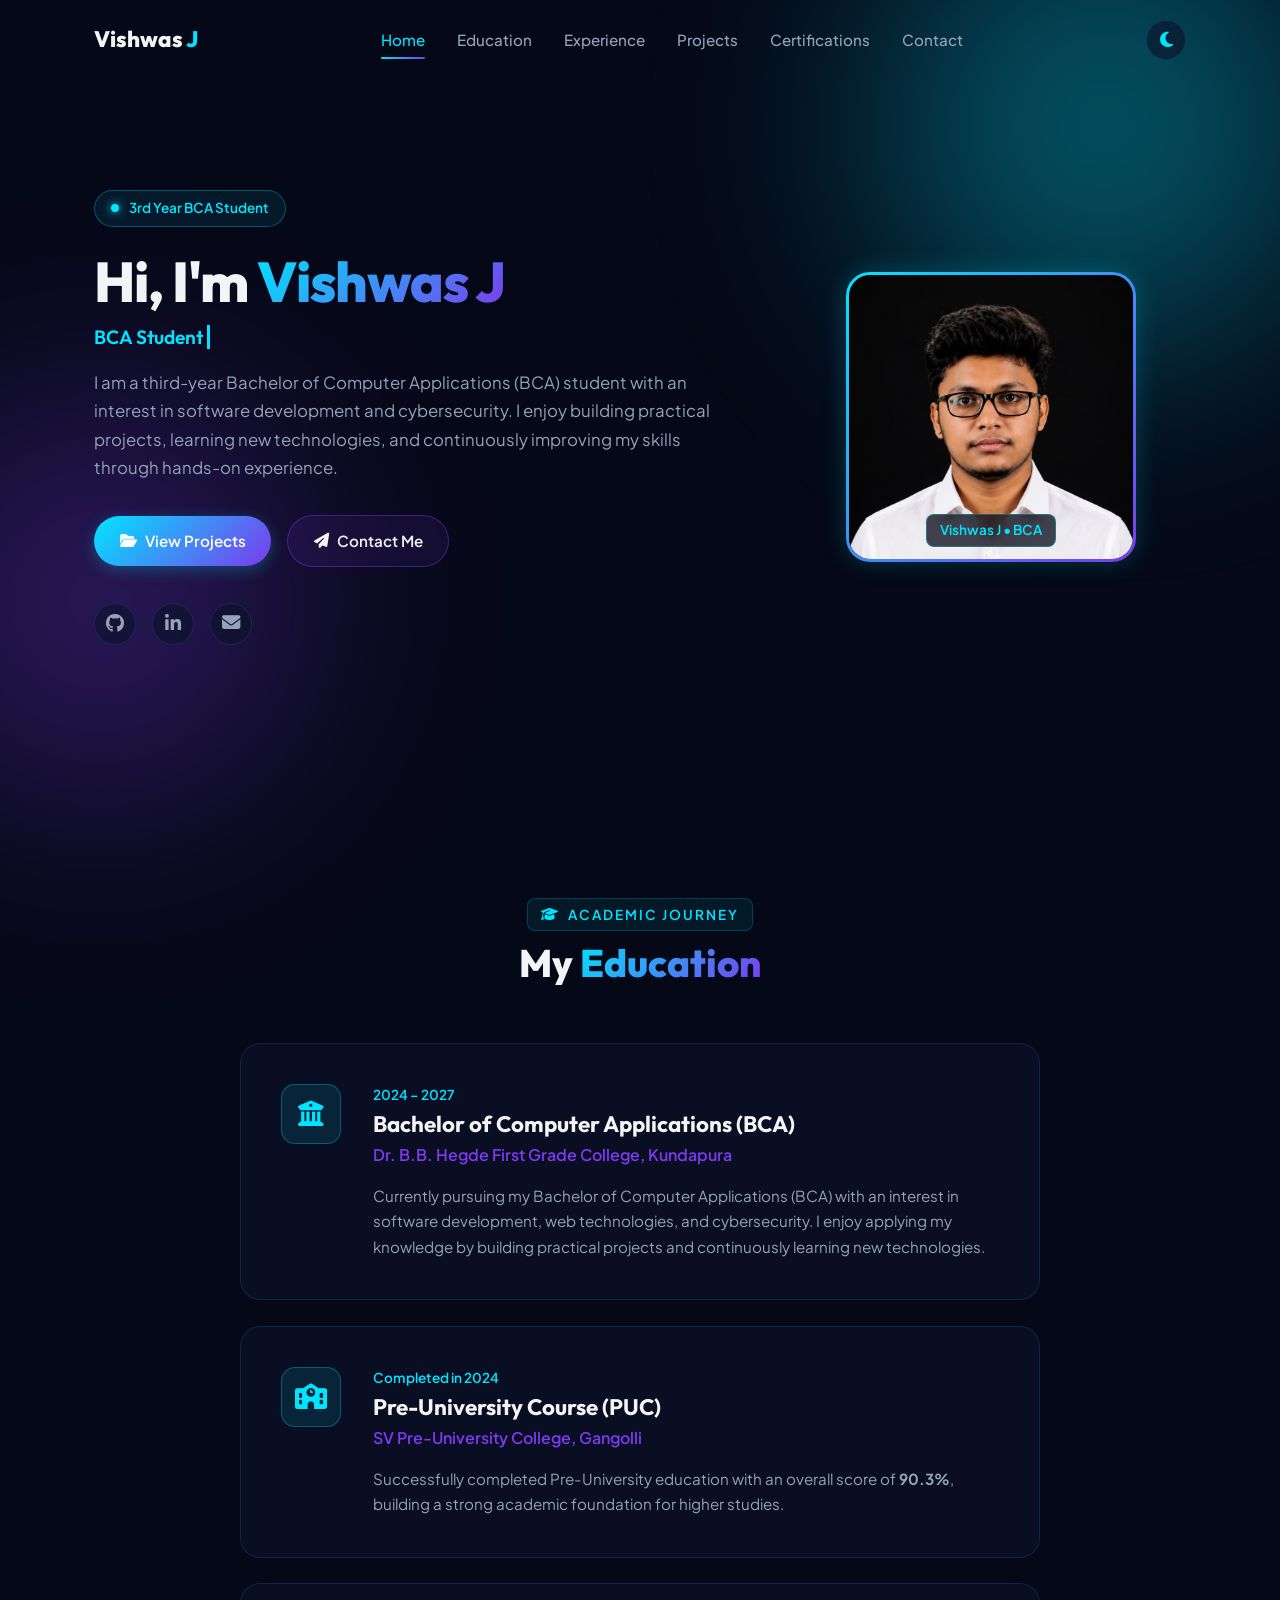
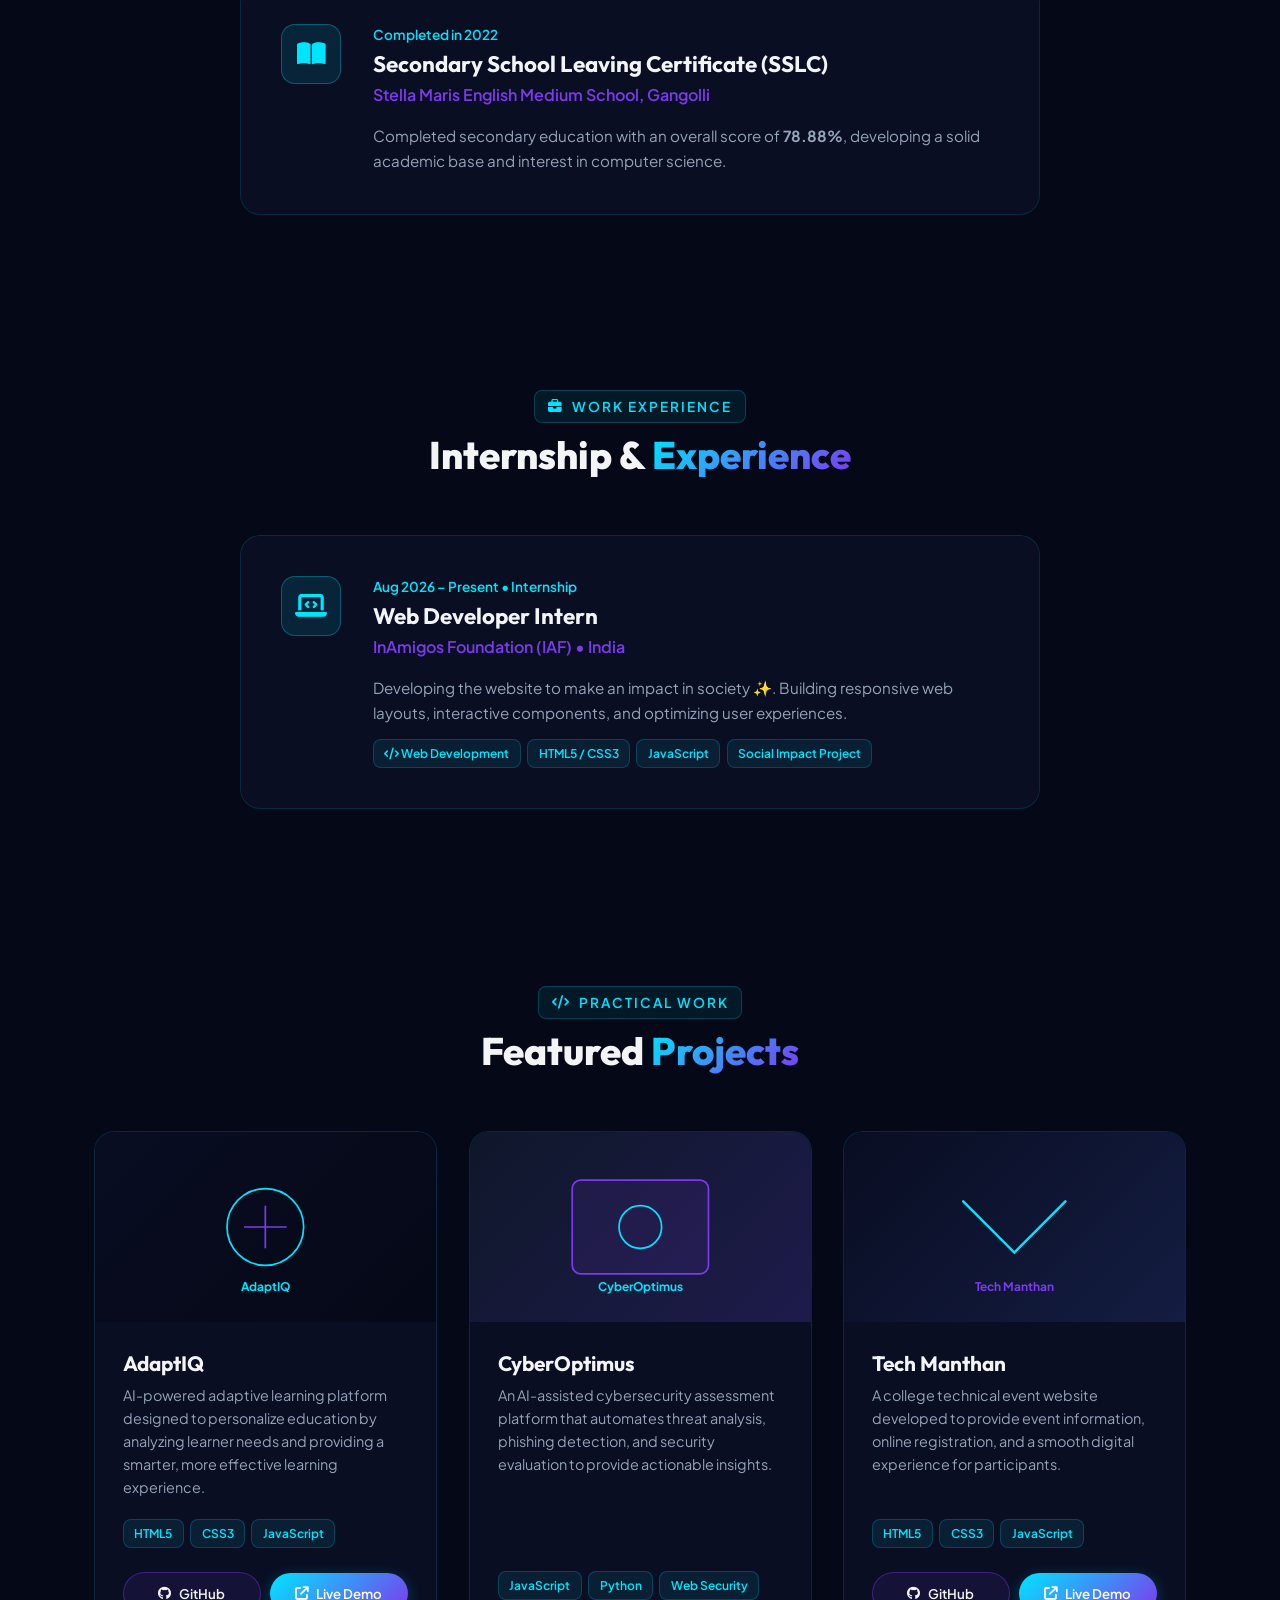
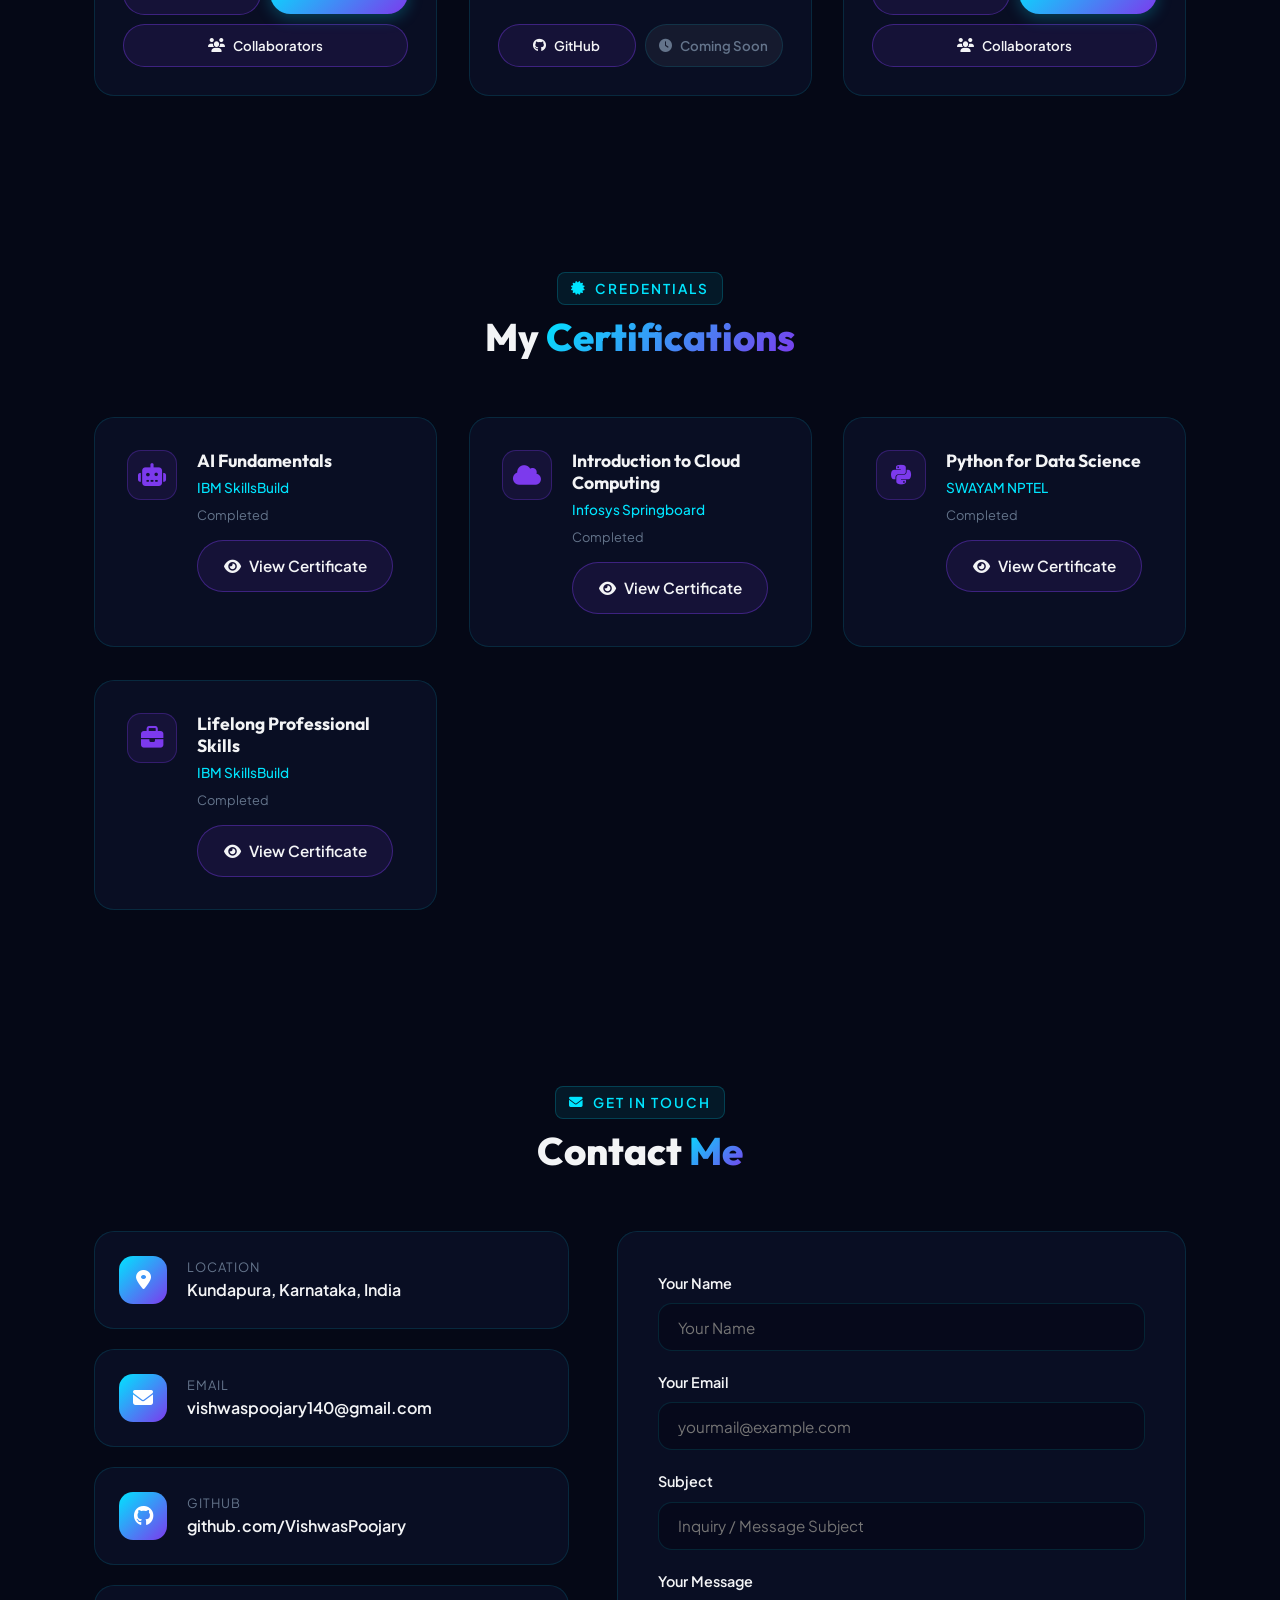
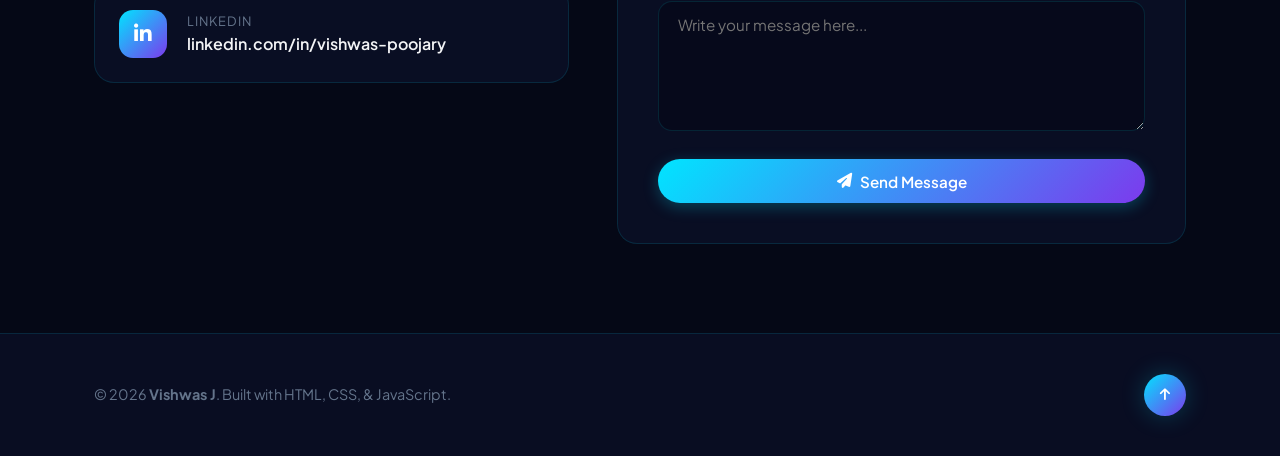
==== index.html @ ac5b8040 "Create personal portfolio website" ====
<!DOCTYPE html>
<html lang="en" data-theme="dark">
<head>
  <meta charset="UTF-8">
  <meta name="viewport" content="width=device-width, initial-scale=1.0">
  <meta name="description" content="Portfolio of Vishwas J - 3rd Year BCA Student at Dr. B.B. Hegde First Grade College, Kundapura. Aspiring Software Developer & Cybersecurity Enthusiast.">
  <meta name="keywords" content="Vishwas J, BCA Student, Kundapura, Software Developer, Cybersecurity, AdaptIQ, CyberOptimus, Tech Manthan">
  <meta name="author" content="Vishwas J">

  <!-- Open Graph Meta Tags -->
  <meta property="og:title" content="Vishwas J | BCA Student & Aspiring Software Developer">
  <meta property="og:description" content="Third-year BCA student interested in software development and cybersecurity. View projects, education, and contact info.">
  <meta property="og:type" content="website">

  <title>Vishwas J | BCA Student & Aspiring Developer</title>

  <!-- Font Awesome Icons -->
  <link rel="stylesheet" href="https://cdnjs.cloudflare.com/ajax/libs/font-awesome/6.5.1/css/all.min.css">

  <!-- Stylesheets -->
  <link rel="stylesheet" href="css/style.css">
  <link rel="stylesheet" href="css/animations.css">
  <link rel="stylesheet" href="css/responsive.css">
</head>
<body>

  <!-- Background Ambient Cyber Glow Blobs -->
  <div class="glow-blob glow-blob-1"></div>
  <div class="glow-blob glow-blob-2"></div>

  <!-- Header & Navigation Bar -->
  <header class="header" id="header">
    <div class="container nav-container">
      <a href="#home" class="logo">
        Vishwas <span>J</span>
      </a>

      <nav class="nav-links" id="nav-links" aria-label="Main Navigation">
        <a href="#home" class="nav-link active">Home</a>
        <a href="#education" class="nav-link">Education</a>
        <a href="#experience" class="nav-link">Experience</a>
        <a href="#projects" class="nav-link">Projects</a>
        <a href="#certifications" class="nav-link">Certifications</a>
        <a href="#contact" class="nav-link">Contact</a>
      </nav>

      <div class="nav-actions">
        <button class="theme-toggle" id="theme-toggle" aria-label="Toggle Theme">
          <i class="fa-solid fa-moon"></i>
        </button>
        <div class="hamburger" id="hamburger" aria-label="Toggle Navigation Menu">
          <span></span>
          <span></span>
          <span></span>
        </div>
      </div>
    </div>
  </header>

  <!-- Main Content -->
  <main>

    <!-- 1. HERO SECTION -->
    <section class="hero section" id="home">
      <div class="container hero-grid">
        <div class="hero-content reveal-on-scroll">
          <div class="cyber-badge">
            <span class="cyber-badge-dot"></span> 3rd Year BCA Student
          </div>
          <h1 class="hero-title">
            Hi, I'm <span class="gradient-text">Vishwas J</span>
          </h1>
          <h2 class="hero-role-title">
            <span class="typing-container" id="typing-text">BCA Student | Aspiring Software Developer | Cybersecurity Enthusiast</span>
          </h2>
          <p class="hero-subtitle">
            I am a third-year Bachelor of Computer Applications (BCA) student with an interest in software development and cybersecurity. I enjoy building practical projects, learning new technologies, and continuously improving my skills through hands-on experience.
          </p>
          
          <div class="hero-buttons">
            <a href="#projects" class="btn btn-primary">
              <i class="fa-solid fa-folder-open"></i> View Projects
            </a>
            <a href="#contact" class="btn btn-secondary">
              <i class="fa-solid fa-paper-plane"></i> Contact Me
            </a>
          </div>

          <!-- Social Links below introduction -->
          <div class="social-links">
            <a href="https://github.com/VishwasPoojary" target="_blank" rel="noopener" class="social-icon" aria-label="GitHub">
              <i class="fa-brands fa-github"></i>
            </a>
            <a href="https://www.linkedin.com/in/vishwas-poojary-819846378/" target="_blank" rel="noopener" class="social-icon" aria-label="LinkedIn">
              <i class="fa-brands fa-linkedin-in"></i>
            </a>
            <a href="mailto:vishwaspoojary140@gmail.com" class="social-icon" aria-label="Email">
              <i class="fa-solid fa-envelope"></i>
            </a>
          </div>
        </div>

        <div class="hero-visual reveal-on-scroll delay-200">
          <div class="hero-avatar-frame animate-float-slow">
            <div class="hero-avatar-inner">
              <img src="images/vishwas.png" alt="Vishwas J Profile Avatar" style="width: 100%; height: 100%; object-fit: cover; border-radius: inherit;">
              <div class="hero-terminal-tag">Vishwas J &bull; BCA</div>
            </div>
          </div>
        </div>
      </div>
    </section>

    <!-- 2. EDUCATION SECTION -->
    <section class="education section" id="education">
  <div class="container">
    <div class="section-header reveal-on-scroll">
      <span class="section-subtitle">
        <i class="fa-solid fa-graduation-cap"></i> Academic Journey
      </span>
      <h2 class="section-title">
        My <span class="gradient-text">Education</span>
      </h2>
    </div>

    <div class="education-container">

      <!-- BCA -->
      <div class="education-card glass-card reveal-on-scroll">
        <div class="education-icon">
          <i class="fa-solid fa-university"></i>
        </div>
        <div class="education-details">
          <div class="education-period">2024 – 2027</div>
          <h3 class="education-degree">
            Bachelor of Computer Applications (BCA)
          </h3>
          <div class="education-college">
            Dr. B.B. Hegde First Grade College, Kundapura
          </div>
          <p class="education-desc">
            Currently pursuing my Bachelor of Computer Applications (BCA) with an interest in software development, web technologies, and cybersecurity. I enjoy applying my knowledge by building practical projects and continuously learning new technologies.
          </p>
        </div>
      </div><br>

      <!-- PUC -->
      <div class="education-card glass-card reveal-on-scroll">
        <div class="education-icon">
          <i class="fa-solid fa-school"></i>
        </div>
        <div class="education-details">
          <div class="education-period">Completed in 2024</div>
          <h3 class="education-degree">
            Pre-University Course (PUC)
          </h3>
          <div class="education-college">
            SV Pre-University College, Gangolli
          </div>
          <p class="education-desc">
            Successfully completed Pre-University education with an overall score of
            <strong>90.3%</strong>, building a strong academic foundation for higher studies.
          </p>
        </div>
      </div><br>

      <!-- SSLC -->
      <div class="education-card glass-card reveal-on-scroll">
        <div class="education-icon">
          <i class="fa-solid fa-book-open"></i>
        </div>
        <div class="education-details">
          <div class="education-period">Completed in 2022</div>
          <h3 class="education-degree">
            Secondary School Leaving Certificate (SSLC)
          </h3>
          <div class="education-college">
            Stella Maris English Medium School, Gangolli
          </div>
          <p class="education-desc">
            Completed secondary education with an overall score of
            <strong>78.88%</strong>, developing a solid academic base and interest in computer science.
          </p>
        </div>
      </div>

    </div>
  </div>
</section>

    <!-- INTERNSHIP & EXPERIENCE SECTION -->
    <section class="experience section" id="experience">
      <div class="container">
        <div class="section-header reveal-on-scroll">
          <span class="section-subtitle">
            <i class="fa-solid fa-briefcase"></i> Work Experience
          </span>
          <h2 class="section-title">
            Internship & <span class="gradient-text">Experience</span>
          </h2>
        </div>

        <div class="education-container">
          <div class="education-card glass-card reveal-on-scroll">
            <div class="education-icon">
              <i class="fa-solid fa-laptop-code"></i>
            </div>
            <div class="education-details">
              <div class="education-period">Aug 2026 &ndash; Present &bull; Internship</div>
              <h3 class="education-degree">Web Developer Intern</h3>
              <div class="education-college">InAmigos Foundation (IAF) &bull; India</div>
              <p class="education-desc">
                Developing the website to make an impact in society ✨. Building responsive web layouts, interactive components, and optimizing user experiences.
              </p>
              <div class="project-tags" style="margin-top: 0.85rem; margin-bottom: 0;">
                <span class="tag"><i class="fa-solid fa-code"></i> Web Development</span>
                <span class="tag">HTML5 / CSS3</span>
                <span class="tag">JavaScript</span>
                <span class="tag">Social Impact Project</span>
              </div>
            </div>
          </div>
        </div>
      </div>
    </section>

    <!-- 3. PROJECTS SECTION (EXACTLY 3 PROJECTS) -->
    <section class="projects section" id="projects">
      <div class="container">
        <div class="section-header reveal-on-scroll">
          <span class="section-subtitle"><i class="fa-solid fa-code"></i> Practical Work</span>
          <h2 class="section-title">Featured <span class="gradient-text">Projects</span></h2>
        </div>

        <div class="projects-grid">
          <!-- Project 1: AdaptIQ -->
          <article class="project-card glass-card reveal-on-scroll">
            <div class="project-img-wrapper">
              <svg viewBox="0 0 400 200" fill="none" style="background: linear-gradient(135deg, #090d22, #050816);">
                <rect width="400" height="200" fill="none"/>
                <circle cx="200" cy="100" r="45" stroke="#00E5FF" stroke-width="2"/>
                <path d="M175 100 L225 100 M200 75 L200 125" stroke="#7C3AED" stroke-width="2"/>
                <text x="200" y="175" text-anchor="middle" fill="#00E5FF" font-family="Plus Jakarta Sans" font-size="14" font-weight="700">AdaptIQ</text>
              </svg>
            </div>
            <div class="project-content">
              <h3 class="project-title">AdaptIQ</h3>
              <p class="project-desc">AI-powered adaptive learning platform designed to personalize education by analyzing learner needs and providing a smarter, more effective learning experience.</p>
              <div class="project-tags">
                <span class="tag">HTML5</span>
                <span class="tag">CSS3</span>
                <span class="tag">JavaScript</span>
              </div>
              <div class="project-links">
                <a href="https://github.com/VishwasPoojary/AdaptIQ" target="_blank" rel="noopener" class="btn btn-secondary btn-sm">
                  <i class="fa-brands fa-github"></i> GitHub
                </a>
                <a href="https://vishwaspoojary.github.io/AdaptIQ/" target="_blank" rel="noopener" class="btn btn-primary btn-sm">
                  <i class="fa-solid fa-arrow-up-right-from-square"></i> Live Demo
                </a>
                <a href="collaborators.html" class="btn btn-sm btn-secondary btn-full">
                  <i class="fas fa-users"></i> Collaborators
                </a>
              </div>
            </div>
          </article>

          <!-- Project 2: CyberOptimus -->
          <article class="project-card glass-card reveal-on-scroll delay-100">
            <div class="project-img-wrapper">
              <svg viewBox="0 0 400 200" fill="none" style="background: linear-gradient(135deg, #0f172a, #1e1b4b);">
                <rect x="120" y="45" width="160" height="110" rx="10" stroke="#7C3AED" stroke-width="2" fill="rgba(124, 58, 237, 0.1)"/>
                <circle cx="200" cy="100" r="25" stroke="#00E5FF" stroke-width="2"/>
                <text x="200" y="175" text-anchor="middle" fill="#00E5FF" font-family="Plus Jakarta Sans" font-size="14" font-weight="700">CyberOptimus</text>
              </svg>
            </div>
            <div class="project-content">
              <h3 class="project-title">CyberOptimus</h3>
              <p class="project-desc">An AI-assisted cybersecurity assessment platform that automates threat analysis, phishing detection, and security evaluation to provide actionable insights.</p>
              <div class="project-tags">
                <span class="tag">JavaScript</span>
                <span class="tag">Python</span>
                <span class="tag">Web Security</span>
              </div>
              <div class="project-links">
                <a href="https://github.com" target="_blank" rel="noopener" class="btn btn-secondary btn-sm">
                  <i class="fa-brands fa-github"></i> GitHub
                </a>
                <span class="btn btn-disabled btn-sm">
                  <i class="fa-solid fa-clock"></i> Coming Soon
                </span>
              </div>
            </div>
          </article>

          <!-- Project 3: Tech Manthan -->
          <article class="project-card glass-card reveal-on-scroll delay-200">
            <div class="project-img-wrapper">
              <svg viewBox="0 0 400 200" fill="none" style="background: linear-gradient(135deg, #090d22, #141d42);">
                <path d="M140 70 L200 130 L260 70" stroke="#00E5FF" stroke-width="3" stroke-linecap="round"/>
                <text x="200" y="175" text-anchor="middle" fill="#7C3AED" font-family="Plus Jakarta Sans" font-size="14" font-weight="700">Tech Manthan</text>
              </svg>
            </div>
            <div class="project-content">
              <h3 class="project-title">Tech Manthan</h3>
              <p class="project-desc">A college technical event website developed to provide event information, online registration, and a smooth digital experience for participants.</p>
              <div class="project-tags">
                <span class="tag">HTML5</span>
                <span class="tag">CSS3</span>
                <span class="tag">JavaScript</span>
              </div>
              <div class="project-links">
                <a href="https://github.com/VishwasPoojary/Tech-Manthan-6.0" target="_blank" rel="noopener" class="btn btn-secondary btn-sm">
                  <i class="fa-brands fa-github"></i> GitHub
                </a>
                <a href="https://vishwaspoojary.github.io/Tech-Manthan-6.0/" class="btn btn-primary btn-sm">
                  <i class="fa-solid fa-arrow-up-right-from-square"></i> Live Demo
                </a>
                <a href="tech-manthan-collaborators.html" class="btn btn-sm btn-secondary btn-full">
                  <i class="fas fa-users"></i> Collaborators
                </a>
              </div>
            </div>
          </article>
        </div>
      </div>
    </section>

    <!-- 4. CERTIFICATIONS SECTION -->
    <section class="certifications section" id="certifications">
    <div class="container">

        <div class="section-header reveal-on-scroll">
            <span class="section-subtitle">
                <i class="fa-solid fa-certificate"></i> Credentials
            </span>
            <h2 class="section-title">
                My <span class="gradient-text">Certifications</span>
            </h2>
        </div>

        <div class="certs-grid">

            <!-- AI Fundamentals -->
            <div class="cert-card glass-card reveal-on-scroll">
                <div class="cert-icon">
                    <i class="fa-solid fa-robot"></i>
                </div>

                <div>
                    <h3 class="cert-title">AI Fundamentals</h3>
                    <div class="cert-issuer">IBM SkillsBuild</div>
                    <div class="cert-date">Completed</div>

                    <a href="IBM_AI_Fundamentals_Certificate_HQ.png"
                       target="_blank"
                       class="btn btn-secondary"
                       style="margin-top:15px;">
                        <i class="fa-solid fa-eye"></i>
                        View Certificate
                    </a>
                </div>
            </div>

            <!-- Introduction to Cloud Computing -->
            <div class="cert-card glass-card reveal-on-scroll delay-100">
                <div class="cert-icon">
                    <i class="fa-solid fa-cloud"></i>
                </div>

                <div>
                    <h3 class="cert-title">Introduction to Cloud Computing</h3>
                    <div class="cert-issuer">Infosys Springboard</div>
                    <div class="cert-date">Completed</div>

                    <a href="Infosys.png"
                       target="_blank"
                       class="btn btn-secondary"
                       style="margin-top:15px;">
                        <i class="fa-solid fa-eye"></i>
                        View Certificate
                    </a>
                </div>
            </div>

            <!-- Python for Data Science -->
            <div class="cert-card glass-card reveal-on-scroll delay-200">
                <div class="cert-icon">
                    <i class="fa-brands fa-python"></i>
                </div>

                <div>
                    <h3 class="cert-title">Python for Data Science</h3>
                    <div class="cert-issuer">SWAYAM NPTEL</div>
                    <div class="cert-date">Completed</div>

                    <a href="python_for_data_science_certificate.png"
                       target="_blank"
                       class="btn btn-secondary"
                       style="margin-top:15px;">
                        <i class="fa-solid fa-eye"></i>
                        View Certificate
                    </a>
                </div>
            </div>

            <!-- Lifelong Professional Skills -->
            <div class="cert-card glass-card reveal-on-scroll delay-300">
                <div class="cert-icon">
                    <i class="fa-solid fa-briefcase"></i>
                </div>

                <div>
                    <h3 class="cert-title">Lifelong Professional Skills</h3>
                    <div class="cert-issuer">IBM SkillsBuild</div>
                    <div class="cert-date">Completed</div>

                    <a href="LifeLong Professional.png"
                       target="_blank"
                       class="btn btn-secondary"
                       style="margin-top:15px;">
                        <i class="fa-solid fa-eye"></i>
                        View Certificate
                    </a>
                </div>
            </div>

        </div>
    </div>
</section>

    <!-- 5. CONTACT SECTION -->
    <section class="contact section" id="contact">
  <div class="container">

    <div class="section-header reveal-on-scroll">
      <span class="section-subtitle">
        <i class="fa-solid fa-envelope"></i> Get In Touch
      </span>

      <h2 class="section-title">
        Contact <span class="gradient-text">Me</span>
      </h2>
    </div>

    <div class="contact-grid">

      <!-- Contact Information -->
      <div class="contact-info-cards reveal-on-scroll">

        <!-- Location -->
        <div class="contact-info-card glass-card">
          <div class="contact-icon">
            <i class="fa-solid fa-location-dot"></i>
          </div>

          <div>
            <div class="contact-detail-title">Location</div>
            <div class="contact-detail-text">
              Kundapura, Karnataka, India
            </div>
          </div>
        </div>

        <!-- Email -->
        <div class="contact-info-card glass-card">
          <div class="contact-icon">
            <i class="fa-solid fa-envelope"></i>
          </div>

          <div>
            <div class="contact-detail-title">Email</div>

            <a
              href="mailto:vishwaspoojary140@gmail.com"
              class="contact-detail-text">
              vishwaspoojary140@gmail.com
            </a>
          </div>
        </div>

        <!-- GitHub -->
        <div class="contact-info-card glass-card">
          <div class="contact-icon">
            <i class="fa-brands fa-github"></i>
          </div>

          <div>
            <div class="contact-detail-title">GitHub</div>

            <a
              href="https://github.com/VishwasPoojary"
              target="_blank"
              rel="noopener noreferrer"
              class="contact-detail-text">
              github.com/VishwasPoojary
            </a>
          </div>
        </div>

        <!-- LinkedIn -->
        <div class="contact-info-card glass-card">
          <div class="contact-icon">
            <i class="fa-brands fa-linkedin-in"></i>
          </div>

          <div>
            <div class="contact-detail-title">LinkedIn</div>

            <a
              href="https://www.linkedin.com/in/vishwas-poojary-819846378/"
              target="_blank"
              rel="noopener noreferrer"
              class="contact-detail-text">
              linkedin.com/in/vishwas-poojary
            </a>
          </div>
        </div>

      </div>


      <!-- Contact Form -->
      <form
  class="contact-form glass-card reveal-on-scroll delay-100"
  id="contact-form"
  action="https://formspree.io/f/xvkpzyyr"
  method="POST">

        <!-- Name -->
        <div class="form-group">
          <label for="name" class="form-label">
            Your Name
          </label>

          <input
            type="text"
            id="name"
            name="name"
            class="form-input"
            placeholder="Your Name"
            required>
        </div>

        <!-- Email -->
        <div class="form-group">
          <label for="email" class="form-label">
            Your Email
          </label>

          <input
            type="email"
            id="email"
            name="email"
            class="form-input"
            placeholder="yourmail@example.com"
            required>
        </div>

        <!-- Subject -->
        <div class="form-group">
          <label for="subject" class="form-label">
            Subject
          </label>

          <input
            type="text"
            id="subject"
            name="subject"
            class="form-input"
            placeholder="Inquiry / Message Subject"
            required>
        </div>

        <!-- Message -->
        <div class="form-group">
          <label for="message" class="form-label">
            Your Message
          </label>

          <textarea
            id="message"
            name="message"
            class="form-textarea"
            placeholder="Write your message here..."
            required></textarea>
        </div>

        <!-- Submit -->
        <button
          type="submit"
          class="btn btn-primary"
          style="width: 100%; margin-top: 0.5rem;">

          <i class="fa-solid fa-paper-plane"></i>
          Send Message

        </button>

      </form>

    </div>
  </div>
</section>

  <!-- Notification Toast -->
  <div class="toast" id="toast">
    <i class="fa-solid fa-circle-check" style="color: var(--accent-cyan); font-size: 1.3rem;"></i>
    <span id="toast-message">Message sent successfully!</span>
  </div>

  <!-- FOOTER -->
  <footer class="footer">
    <div class="container footer-content">
      <div class="footer-text">
        &copy; 2026 <strong>Vishwas J</strong>. Built with HTML, CSS, & JavaScript.
      </div>
      <button class="back-to-top" id="back-to-top" aria-label="Back to Top">
        <i class="fa-solid fa-arrow-up"></i>
      </button>
    </div>
  </footer>

  <!-- Script File -->
  <script src="js/script.js"></script>
</body>
</html>
---- css/style.css ----
/* ==========================================================================
   STYLE.CSS - Vishwas J Minimal & Professional Portfolio
   ========================================================================== */

/* Google Fonts Import */
@import url('https://fonts.googleapis.com/css2?family=Outfit:wght@400;500;600;700;800&family=Plus+Jakarta+Sans:wght@400;500;600;700&display=swap');

:root {
  /* Premium Dark Theme */
  --bg-primary: #050816;
  --bg-secondary: #090d22;
  --bg-card: rgba(13, 19, 43, 0.65);
  --bg-card-hover: rgba(20, 29, 66, 0.8);
  --bg-glass: rgba(0, 229, 255, 0.03);
  
  --border-glass: rgba(0, 229, 255, 0.12);
  --border-glass-hover: rgba(0, 229, 255, 0.45);

  /* Accents */
  --accent-cyan: #00E5FF;
  --accent-purple: #7C3AED;
  
  /* Gradients */
  --accent-gradient: linear-gradient(135deg, #00E5FF 0%, #7C3AED 100%);
  --cyber-glow: 0 0 25px rgba(0, 229, 255, 0.22);
  --purple-glow: 0 0 25px rgba(124, 58, 237, 0.25);

  /* Typography Colors */
  --text-main: #f3f4f6;
  --text-muted: #94a3b8;
  --text-dim: #64748b;

  /* Layout Tokens */
  --radius-sm: 8px;
  --radius-md: 14px;
  --radius-lg: 20px;
  --radius-full: 9999px;
  --max-width: 1140px;
  --header-height: 80px;

  /* Transitions */
  --transition-fast: 0.2s cubic-bezier(0.4, 0, 0.2, 1);
  --transition-normal: 0.3s cubic-bezier(0.4, 0, 0.2, 1);
}

/* Light Theme */
[data-theme="light"] {
  --bg-primary: #f8fafc;
  --bg-secondary: #f1f5f9;
  --bg-card: rgba(255, 255, 255, 0.85);
  --bg-card-hover: rgba(255, 255, 255, 0.95);
  --bg-glass: rgba(0, 184, 212, 0.05);
  --border-glass: rgba(124, 58, 237, 0.15);
  --border-glass-hover: rgba(0, 229, 255, 0.6);

  --text-main: #0f172a;
  --text-muted: #334155;
  --text-dim: #64748b;
}

/* Base Resets */
*, *::before, *::after {
  box-sizing: border-box;
  margin: 0;
  padding: 0;
}

html {
  scroll-behavior: smooth;
  font-size: 16px;
}

body {
  font-family: 'Plus Jakarta Sans', sans-serif;
  background-color: var(--bg-primary);
  color: var(--text-main);
  line-height: 1.6;
  overflow-x: hidden;
  transition: background-color var(--transition-normal), color var(--transition-normal);
}

h1, h2, h3, h4, h5, h6 {
  font-family: 'Outfit', sans-serif;
  color: var(--text-main);
  line-height: 1.25;
  font-weight: 700;
}

a {
  color: inherit;
  text-decoration: none;
  transition: color var(--transition-fast);
}

img {
  max-width: 100%;
  height: auto;
  display: block;
}

ul {
  list-style: none;
}

button, input, textarea {
  font-family: inherit;
  border: none;
  outline: none;
  background: none;
}

::selection {
  background-color: var(--accent-cyan);
  color: #050816;
}

/* Custom Scrollbar */
::-webkit-scrollbar {
  width: 9px;
}
::-webkit-scrollbar-track {
  background: var(--bg-primary);
}
::-webkit-scrollbar-thumb {
  background: var(--bg-secondary);
  border: 1px solid var(--border-glass);
  border-radius: var(--radius-full);
}
::-webkit-scrollbar-thumb:hover {
  background: var(--accent-cyan);
}

/* Utilities */
.container {
  width: 100%;
  max-width: var(--max-width);
  margin: 0 auto;
  padding: 0 1.5rem;
}

.section {
  padding: 5.5rem 0;
  position: relative;
}

.gradient-text {
  background: var(--accent-gradient);
  -webkit-background-clip: text;
  -webkit-text-fill-color: transparent;
  background-clip: text;
}

.section-header {
  text-align: center;
  margin-bottom: 3.5rem;
}

.section-subtitle {
  display: inline-flex;
  align-items: center;
  gap: 0.5rem;
  font-size: 0.85rem;
  font-weight: 600;
  text-transform: uppercase;
  letter-spacing: 2px;
  color: var(--accent-cyan);
  margin-bottom: 0.5rem;
  padding: 0.3rem 0.8rem;
  background: rgba(0, 229, 255, 0.08);
  border: 1px solid rgba(0, 229, 255, 0.2);
  border-radius: var(--radius-sm);
}

.section-title {
  font-size: 2.4rem;
  font-weight: 800;
}

.glass-card {
  background: var(--bg-card);
  backdrop-filter: blur(14px);
  -webkit-backdrop-filter: blur(14px);
  border: 1px solid var(--border-glass);
  border-radius: var(--radius-lg);
  transition: all var(--transition-normal);
  position: relative;
}

.glass-card:hover {
  border-color: var(--border-glass-hover);
  box-shadow: var(--cyber-glow);
  transform: translateY(-3px);
}

/* Buttons */
.btn {
  display: inline-flex;
  align-items: center;
  justify-content: center;
  gap: 0.5rem;
  padding: 0.8rem 1.6rem;
  border-radius: var(--radius-full);
  font-weight: 600;
  font-size: 0.95rem;
  cursor: pointer;
  transition: all var(--transition-fast);
  white-space: nowrap;
}

.btn-sm {
  padding: 0.55rem 1.15rem;
  font-size: 0.85rem;
}

.btn-primary {
  background: var(--accent-gradient);
  color: #ffffff;
  box-shadow: 0 4px 15px rgba(0, 229, 255, 0.25);
}

.btn-primary:hover {
  transform: translateY(-2px);
  box-shadow: 0 8px 25px rgba(0, 229, 255, 0.4);
}

.btn-secondary {
  background: rgba(124, 58, 237, 0.1);
  color: var(--text-main);
  border: 1px solid rgba(124, 58, 237, 0.4);
}

.btn-secondary:hover {
  background: rgba(124, 58, 237, 0.25);
  border-color: var(--accent-purple);
  transform: translateY(-2px);
}

.btn-disabled {
  background: rgba(255, 255, 255, 0.05);
  color: var(--text-dim);
  border: 1px solid var(--border-glass);
  cursor: not-allowed;
}

/* Header & Nav */
.header {
  position: fixed;
  top: 0;
  left: 0;
  width: 100%;
  height: var(--header-height);
  z-index: 1000;
  transition: all var(--transition-normal);
}

.header.scrolled {
  background: rgba(5, 8, 22, 0.88);
  backdrop-filter: blur(20px);
  -webkit-backdrop-filter: blur(20px);
  border-bottom: 1px solid var(--border-glass);
  height: 70px;
}

.nav-container {
  display: flex;
  align-items: center;
  justify-content: space-between;
  height: 100%;
}

.logo {
  font-family: 'Outfit', sans-serif;
  font-size: 1.4rem;
  font-weight: 800;
  color: var(--text-main);
}

.logo span {
  color: var(--accent-cyan);
}

.nav-links {
  display: flex;
  align-items: center;
  gap: 2rem;
}

.nav-link {
  font-size: 0.95rem;
  font-weight: 500;
  color: var(--text-muted);
  position: relative;
  padding: 0.4rem 0;
}

.nav-link:hover, .nav-link.active {
  color: var(--accent-cyan);
}

.nav-link::after {
  content: '';
  position: absolute;
  bottom: 0;
  left: 0;
  width: 0%;
  height: 2px;
  background: var(--accent-gradient);
  transition: width var(--transition-fast);
  border-radius: var(--radius-full);
}

.nav-link:hover::after, .nav-link.active::after {
  width: 100%;
}

.nav-actions {
  display: flex;
  align-items: center;
  gap: 1rem;
}

.theme-toggle {
  width: 40px;
  height: 40px;
  border-radius: 50%;
  background: var(--bg-card);
  border: 1px solid var(--border-glass);
  color: var(--accent-cyan);
  display: flex;
  align-items: center;
  justify-content: center;
  cursor: pointer;
  font-size: 1.1rem;
  transition: all var(--transition-fast);
}

.theme-toggle:hover {
  border-color: var(--accent-cyan);
  box-shadow: var(--cyber-glow);
  transform: rotate(15deg);
}

.hamburger {
  display: none;
  flex-direction: column;
  gap: 5px;
  cursor: pointer;
  padding: 0.5rem;
}

.hamburger span {
  width: 24px;
  height: 2px;
  background: var(--text-main);
  transition: all var(--transition-fast);
  border-radius: 2px;
}

/* Hero Section */
.hero {
  min-height: 90vh;
  padding-top: calc(var(--header-height) + 2rem);
  display: flex;
  align-items: center;
}

.hero-grid {
  display: grid;
  grid-template-columns: 1.25fr 0.75fr;
  gap: 3rem;
  align-items: center;
}

.cyber-badge {
  display: inline-flex;
  align-items: center;
  gap: 0.6rem;
  padding: 0.4rem 1rem;
  border-radius: var(--radius-full);
  background: rgba(0, 229, 255, 0.08);
  border: 1px solid rgba(0, 229, 255, 0.3);
  color: var(--accent-cyan);
  font-size: 0.85rem;
  font-weight: 600;
  margin-bottom: 1.25rem;
}

.cyber-badge-dot {
  width: 8px;
  height: 8px;
  background-color: var(--accent-cyan);
  border-radius: 50%;
  box-shadow: 0 0 10px var(--accent-cyan);
}

.hero-title {
  font-size: 3.5rem;
  font-weight: 800;
  margin-bottom: 0.5rem;
  letter-spacing: -1px;
}

.hero-role-title {
  font-size: 1.2rem;
  font-weight: 600;
  margin-bottom: 1.25rem;
  color: var(--accent-cyan);
}

.typing-container {
  display: inline-block;
  border-right: 3px solid var(--accent-cyan);
  padding-right: 4px;
}

.hero-subtitle {
  font-size: 1.05rem;
  color: var(--text-muted);
  margin-bottom: 2rem;
  max-width: 620px;
  line-height: 1.7;
}

.hero-buttons {
  display: flex;
  align-items: center;
  gap: 1rem;
  margin-bottom: 2.25rem;
}

.social-links {
  display: flex;
  align-items: center;
  gap: 1rem;
}

.social-icon {
  width: 42px;
  height: 42px;
  border-radius: 50%;
  background: var(--bg-card);
  border: 1px solid var(--border-glass);
  display: flex;
  align-items: center;
  justify-content: center;
  color: var(--text-muted);
  font-size: 1.15rem;
  transition: all var(--transition-fast);
}

.social-icon:hover {
  color: var(--accent-cyan);
  border-color: var(--accent-cyan);
  box-shadow: var(--cyber-glow);
  transform: translateY(-3px);
}

.hero-visual {
  display: flex;
  justify-content: center;
  align-items: center;
}

.hero-avatar-frame {
  width: 290px;
  height: 290px;
  border-radius: 24px;
  background: var(--accent-gradient);
  padding: 3px;
  box-shadow: var(--cyber-glow);
}

.hero-avatar-inner {
  width: 100%;
  height: 100%;
  border-radius: 21px; /* Matches the inner container curvature */
  overflow: hidden;    /* Clips image edges cleanly inside the frame */
  background: var(--bg-secondary);
  display: flex;
  flex-direction: column;
  align-items: center;
  justify-content: flex-end; /* Keeps tag pinned nicely at the bottom */
  position: relative;
}

.hero-avatar-inner img {
  width: 100%;
  height: 100%;
  object-fit: cover;           /* Fits photo perfectly without stretching */
  object-position: center top; /* Focuses on head and shoulders */
  display: block;
}

.hero-terminal-tag {
  position: absolute;
  bottom: 12px;
  z-index: 2;
  font-size: 0.85rem;
  font-weight: 600;
  color: var(--accent-cyan);
  background: rgba(5, 8, 22, 0.75); /* Dark semi-transparent backdrop */
  backdrop-filter: blur(8px);
  -webkit-backdrop-filter: blur(8px);
  padding: 0.3rem 0.8rem;
  border-radius: var(--radius-sm);
  border: 1px solid rgba(0, 229, 255, 0.3);
}

/* Background Blobs */
.glow-blob {
  position: absolute;
  border-radius: 50%;
  filter: blur(120px);
  z-index: -1;
  pointer-events: none;
  opacity: 0.35;
}

.glow-blob-1 {
  width: 450px;
  height: 450px;
  background: var(--accent-cyan);
  top: -100px;
  right: -50px;
}

.glow-blob-2 {
  width: 400px;
  height: 400px;
  background: var(--accent-purple);
  bottom: 100px;
  left: -100px;
}

/* Education Section */
.education-container {
  max-width: 800px;
  margin: 0 auto;
}

.education-card {
  padding: 2.5rem;
  display: flex;
  gap: 2rem;
  align-items: flex-start;
}

.education-icon {
  width: 60px;
  height: 60px;
  border-radius: var(--radius-md);
  background: rgba(0, 229, 255, 0.1);
  border: 1px solid rgba(0, 229, 255, 0.3);
  display: flex;
  align-items: center;
  justify-content: center;
  color: var(--accent-cyan);
  font-size: 1.6rem;
  flex-shrink: 0;
}

.education-period {
  font-size: 0.85rem;
  font-weight: 600;
  color: var(--accent-cyan);
  margin-bottom: 0.25rem;
}

.education-degree {
  font-size: 1.4rem;
  margin-bottom: 0.25rem;
}

.education-college {
  font-size: 1rem;
  color: var(--accent-purple);
  font-weight: 600;
  margin-bottom: 1rem;
}

.education-desc {
  color: var(--text-muted);
  font-size: 0.95rem;
  line-height: 1.65;
}

/* Projects Section */
.projects-grid {
  display: grid;
  grid-template-columns: repeat(auto-fill, minmax(330px, 1fr));
  gap: 2rem;
}

.project-card {
  overflow: hidden;
  display: flex;
  flex-direction: column;
}

.project-img-wrapper {
  height: 190px;
  overflow: hidden;
  background: var(--bg-secondary);
}

.project-img-wrapper svg {
  width: 100%;
  height: 100%;
}

.project-content {
  padding: 1.75rem;
  display: flex;
  flex-direction: column;
  flex-grow: 1;
}

.project-title {
  font-size: 1.3rem;
  margin-bottom: 0.5rem;
}

.project-desc {
  color: var(--text-muted);
  font-size: 0.9rem;
  margin-bottom: 1.25rem;
  flex-grow: 1;
}

.project-tags {
  display: flex;
  flex-wrap: wrap;
  gap: 0.4rem;
  margin-bottom: 1.5rem;
}

.tag {
  font-size: 0.75rem;
  font-weight: 600;
  color: var(--accent-cyan);
  background: rgba(0, 229, 255, 0.08);
  border: 1px solid rgba(0, 229, 255, 0.2);
  padding: 0.25rem 0.65rem;
  border-radius: var(--radius-sm);
}

.project-links {
  display: flex;
  flex-wrap: wrap;
  gap: 0.6rem;
  align-items: center;
  margin-top: auto;
  width: 100%;
}

.project-links .btn {
  flex: 1 1 calc(50% - 0.3rem);
  text-align: center;
  padding: 0.6rem 0.75rem;
  font-size: 0.83rem;
  justify-content: center;
}

.project-links .btn-full {
  flex: 1 1 100%;
  width: 100%;
}

/* Certifications Section */
.certs-grid {
  display: grid;
  grid-template-columns: repeat(auto-fill, minmax(340px, 1fr));
  gap: 2rem;
}

.cert-card {
  padding: 2rem;
  display: flex;
  gap: 1.25rem;
  align-items: flex-start;
}

.cert-icon {
  width: 50px;
  height: 50px;
  border-radius: var(--radius-md);
  background: rgba(124, 58, 237, 0.1);
  border: 1px solid rgba(124, 58, 237, 0.3);
  display: flex;
  align-items: center;
  justify-content: center;
  color: var(--accent-purple);
  font-size: 1.4rem;
  flex-shrink: 0;
}

.cert-title {
  font-size: 1.1rem;
  margin-bottom: 0.3rem;
}

.cert-issuer {
  font-size: 0.85rem;
  color: var(--accent-cyan);
  font-weight: 500;
  margin-bottom: 0.4rem;
}

.cert-date {
  font-size: 0.8rem;
  color: var(--text-dim);
}

/* Contact Section */
.contact-grid {
  display: grid;
  grid-template-columns: 1fr 1.2fr;
  gap: 3rem;
}

.contact-info-cards {
  display: flex;
  flex-direction: column;
  gap: 1.25rem;
}

.contact-info-card {
  padding: 1.5rem;
  display: flex;
  align-items: center;
  gap: 1.25rem;
}

.contact-icon {
  width: 48px;
  height: 48px;
  border-radius: var(--radius-md);
  background: var(--accent-gradient);
  display: flex;
  align-items: center;
  justify-content: center;
  color: #ffffff;
  font-size: 1.25rem;
  flex-shrink: 0;
}

.contact-detail-title {
  font-size: 0.8rem;
  color: var(--text-dim);
  text-transform: uppercase;
  letter-spacing: 1px;
}

.contact-detail-text {
  font-size: 1rem;
  font-weight: 600;
}

.contact-form {
  padding: 2.5rem;
  display: flex;
  flex-direction: column;
  gap: 1.25rem;
}

.form-group {
  display: flex;
  flex-direction: column;
  gap: 0.5rem;
}

.form-label {
  font-size: 0.9rem;
  font-weight: 600;
  color: var(--text-main);
}

.form-input, .form-textarea {
  width: 100%;
  padding: 0.85rem 1.2rem;
  background: rgba(5, 8, 22, 0.6);
  border: 1px solid var(--border-glass);
  border-radius: var(--radius-md);
  color: var(--text-main);
  font-size: 0.95rem;
  transition: all var(--transition-fast);
}

.form-input:focus, .form-textarea:focus {
  border-color: var(--accent-cyan);
  box-shadow: var(--cyber-glow);
}

.form-textarea {
  resize: vertical;
  min-height: 130px;
}

/* Toast */
.toast {
  position: fixed;
  bottom: 2rem;
  right: 2rem;
  padding: 1rem 1.5rem;
  border-radius: var(--radius-md);
  background: var(--bg-card);
  backdrop-filter: blur(14px);
  border: 1px solid var(--accent-cyan);
  color: var(--text-main);
  box-shadow: var(--cyber-glow);
  z-index: 2000;
  display: flex;
  align-items: center;
  gap: 0.75rem;
  transform: translateY(100px);
  opacity: 0;
  transition: all var(--transition-normal);
}

.toast.show {
  transform: translateY(0);
  opacity: 1;
}

/* Footer */
.footer {
  padding: 2.5rem 0;
  border-top: 1px solid var(--border-glass);
  background: var(--bg-secondary);
}

.footer-content {
  display: flex;
  justify-content: space-between;
  align-items: center;
}

.footer-text {
  color: var(--text-dim);
  font-size: 0.9rem;
}

.back-to-top {
  width: 42px;
  height: 42px;
  border-radius: 50%;
  background: var(--accent-gradient);
  color: #ffffff;
  display: flex;
  align-items: center;
  justify-content: center;
  cursor: pointer;
  box-shadow: var(--cyber-glow);
  transition: transform var(--transition-fast);
}

.back-to-top:hover {
  transform: translateY(-4px);
}

/* Collaborators Section Styles */
.collaborators-grid {
  display: grid;
  grid-template-columns: repeat(auto-fill, minmax(300px, 1fr));
  gap: 2rem;
}

.collaborator-card {
  padding: 2.5rem 1.75rem;
  text-align: center;
  display: flex;
  flex-direction: column;
  align-items: center;
}

.collaborator-avatar-wrapper {
  position: relative;
  width: 105px;
  height: 105px;
  border-radius: 50%;
  padding: 3px;
  background: var(--accent-gradient);
  box-shadow: var(--cyber-glow);
  margin-bottom: 1.25rem;
}

.collaborator-avatar {
  width: 100%;
  height: 100%;
  border-radius: 50%;
  object-fit: cover;
  background: var(--bg-secondary);
  border: 2px solid var(--bg-primary);
}

.collaborator-name {
  font-size: 1.3rem;
  font-weight: 700;
  margin-bottom: 0.35rem;
}

.collaborator-role {
  font-size: 0.8rem;
  font-weight: 600;
  color: var(--accent-cyan);
  background: rgba(0, 229, 255, 0.08);
  border: 1px solid rgba(0, 229, 255, 0.25);
  padding: 0.25rem 0.85rem;
  border-radius: var(--radius-full);
  margin-bottom: 1rem;
  display: inline-block;
}

.collaborator-bio {
  color: var(--text-muted);
  font-size: 0.9rem;
  line-height: 1.5;
  margin-bottom: 1.5rem;
  flex-grow: 1;
}

.collaborator-socials {
  display: flex;
  align-items: center;
  justify-content: center;
  gap: 0.85rem;
}

.collaborator-social-icon {
  width: 38px;
  height: 38px;
  border-radius: 50%;
  background: rgba(0, 229, 255, 0.05);
  border: 1px solid var(--border-glass);
  display: flex;
  align-items: center;
  justify-content: center;
  color: var(--text-muted);
  font-size: 1rem;
  transition: all var(--transition-fast);
}

.collaborator-social-icon:hover {
  color: var(--accent-cyan);
  border-color: var(--accent-cyan);
  box-shadow: var(--cyber-glow);
  transform: translateY(-3px);
  background: rgba(0, 229, 255, 0.12);
}
---- css/animations.css ----
/* ==========================================================================
   ANIMATIONS.CSS - Motion & Cyber Neon Effects
   ========================================================================== */

@keyframes float {
  0% {
    transform: translateY(0px) rotate(0deg);
  }
  50% {
    transform: translateY(-12px) rotate(2deg);
  }
  100% {
    transform: translateY(0px) rotate(0deg);
  }
}

@keyframes floatSlow {
  0% {
    transform: translateY(0px) scale(1);
  }
  50% {
    transform: translateY(-20px) scale(1.03);
  }
  100% {
    transform: translateY(0px) scale(1);
  }
}

@keyframes pulseCyberGlow {
  0%, 100% {
    opacity: 0.3;
    transform: scale(1);
  }
  50% {
    opacity: 0.65;
    transform: scale(1.12);
  }
}

@keyframes blinkCursor {
  0%, 100% {
    border-color: var(--accent-cyan);
  }
  50% {
    border-color: transparent;
  }
}

/* Scroll Reveal Utility Classes */
.reveal-on-scroll {
  opacity: 0;
  transform: translateY(30px);
  transition: opacity 0.8s cubic-bezier(0.16, 1, 0.3, 1),
              transform 0.8s cubic-bezier(0.16, 1, 0.3, 1);
  will-change: opacity, transform;
}

.reveal-on-scroll.active {
  opacity: 1;
  transform: translateY(0);
}

.delay-100 { transition-delay: 100ms; }
.delay-200 { transition-delay: 200ms; }
.delay-300 { transition-delay: 300ms; }
.delay-400 { transition-delay: 400ms; }

/* Apply Animations */
.animate-float {
  animation: float 4s ease-in-out infinite;
}

.animate-float-slow {
  animation: floatSlow 7s ease-in-out infinite;
}

.glow-blob {
  animation: pulseCyberGlow 9s ease-in-out infinite;
}

.typing-container {
  animation: blinkCursor 0.8s infinite;
}

/* Cyber Button Shine */
.btn-primary {
  position: relative;
  overflow: hidden;
}

.btn-primary::before {
  content: '';
  position: absolute;
  top: -50%;
  left: -50%;
  width: 200%;
  height: 200%;
  background: linear-gradient(
    60deg,
    transparent 30%,
    rgba(255, 255, 255, 0.3) 50%,
    transparent 70%
  );
  transform: rotate(30deg);
  transition: all 0.6s ease;
  opacity: 0;
}

.btn-primary:hover::before {
  opacity: 1;
  animation: shinyBtn 1.5s ease-in-out infinite;
}

@keyframes shinyBtn {
  0% {
    transform: translate(-100%, -100%) rotate(30deg);
  }
  100% {
    transform: translate(100%, 100%) rotate(30deg);
  }
}
---- css/responsive.css ----
/* ==========================================================================
   RESPONSIVE.CSS - Breakpoints & Mobile Drawer Styling
   ========================================================================== */

/* Large Screens & Laptops (max-width: 1200px) */
@media (max-width: 1200px) {
  .hero-title {
    font-size: 3rem;
  }
  
  .hero-avatar-frame {
    width: 300px;
    height: 300px;
  }
}

/* Tablets & Small Laptops (max-width: 992px) */
@media (max-width: 992px) {
  .hero-grid,
  .about-grid,
  .contact-grid {
    grid-template-columns: 1fr;
    gap: 2.5rem;
  }

  .hero {
    text-align: center;
    padding-top: calc(var(--header-height) + 3rem);
    padding-bottom: 4rem;
  }

  .hero-subtitle {
    margin-left: auto;
    margin-right: auto;
  }

  .hero-buttons, .social-links {
    justify-content: center;
  }

  .hero-visual {
    margin-top: 2rem;
  }

  .timeline::before {
    left: 20px;
  }

  .timeline-item {
    width: 100%;
    padding-left: 3rem;
    padding-right: 0;
  }

  .timeline-item:nth-child(even) {
    padding-left: 3rem;
  }

  .timeline-dot {
    left: 11px !important;
    right: auto !important;
  }
}

/* Mobile Devices & Tablets (max-width: 768px) */
@media (max-width: 768px) {
  .hamburger {
    display: flex;
  }

  .nav-links {
    position: fixed;
    top: 0;
    right: -100%;
    width: 75%;
    max-width: 320px;
    height: 100vh;
    background: var(--bg-card);
    backdrop-filter: blur(20px);
    -webkit-backdrop-filter: blur(20px);
    flex-direction: column;
    justify-content: center;
    gap: 2rem;
    padding: 2rem;
    box-shadow: -10px 0 30px rgba(0, 0, 0, 0.5);
    transition: right var(--transition-normal);
    z-index: 999;
  }

  .nav-links.active {
    right: 0;
  }

  /* Hamburger active state transforms to X */
  .hamburger.active span:nth-child(1) {
    transform: translateY(7px) rotate(45deg);
  }
  .hamburger.active span:nth-child(2) {
    opacity: 0;
  }
  .hamburger.active span:nth-child(3) {
    transform: translateY(-7px) rotate(-45deg);
  }

  .hero-title {
    font-size: 2.25rem;
  }

  .section-title {
    font-size: 2rem;
  }

  .stats-grid {
    grid-template-columns: 1fr;
    gap: 1rem;
  }

  .skills-grid {
    grid-template-columns: 1fr;
  }

  .projects-grid {
    grid-template-columns: 1fr;
  }

  .floating-badge {
    display: none; /* Hide overflow floating badges on smaller screens */
  }
}

/* Extra Small Phones (max-width: 480px) */
@media (max-width: 480px) {
  .container {
    padding: 0 1rem;
  }

  .hero-buttons {
    flex-direction: column;
    width: 100%;
  }

  .btn {
    width: 100%;
  }

  .hero-avatar-frame {
    width: 240px;
    height: 240px;
  }

  .contact-form, .about-card {
    padding: 1.5rem;
  }
}
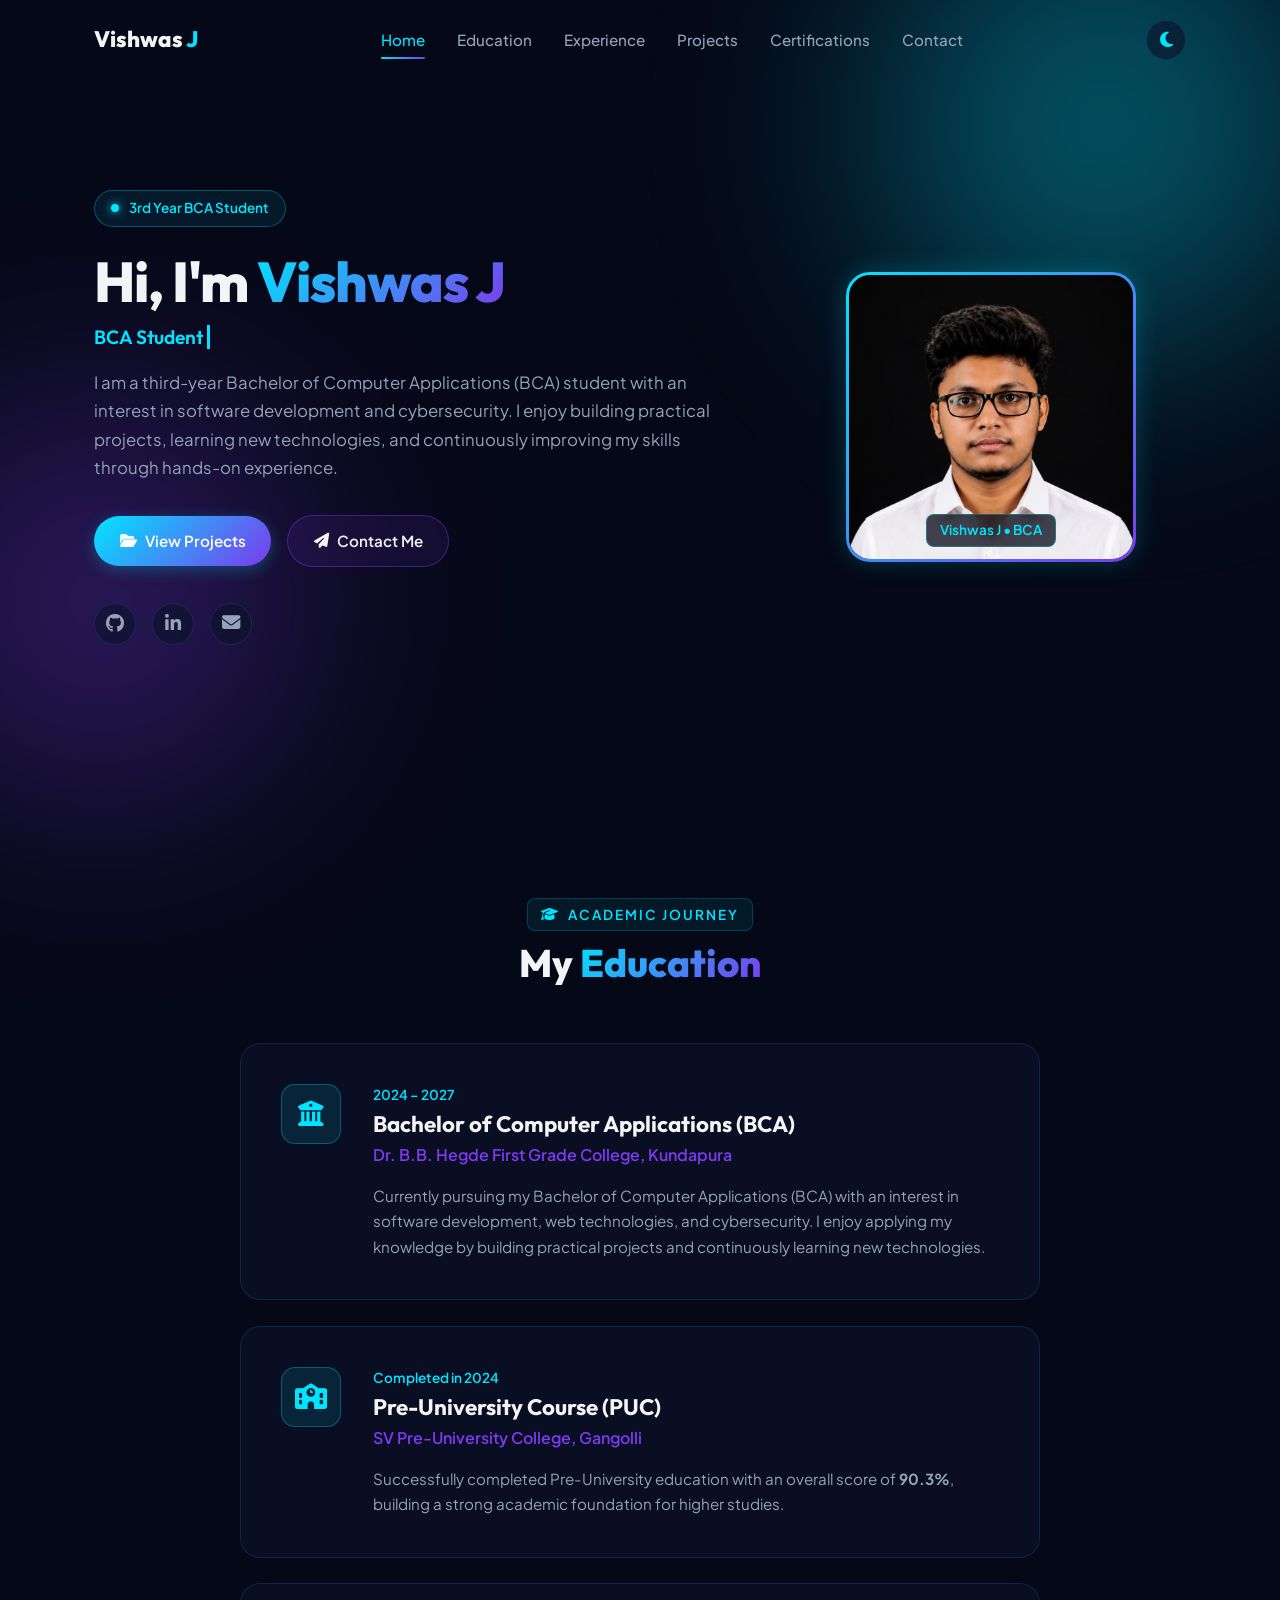
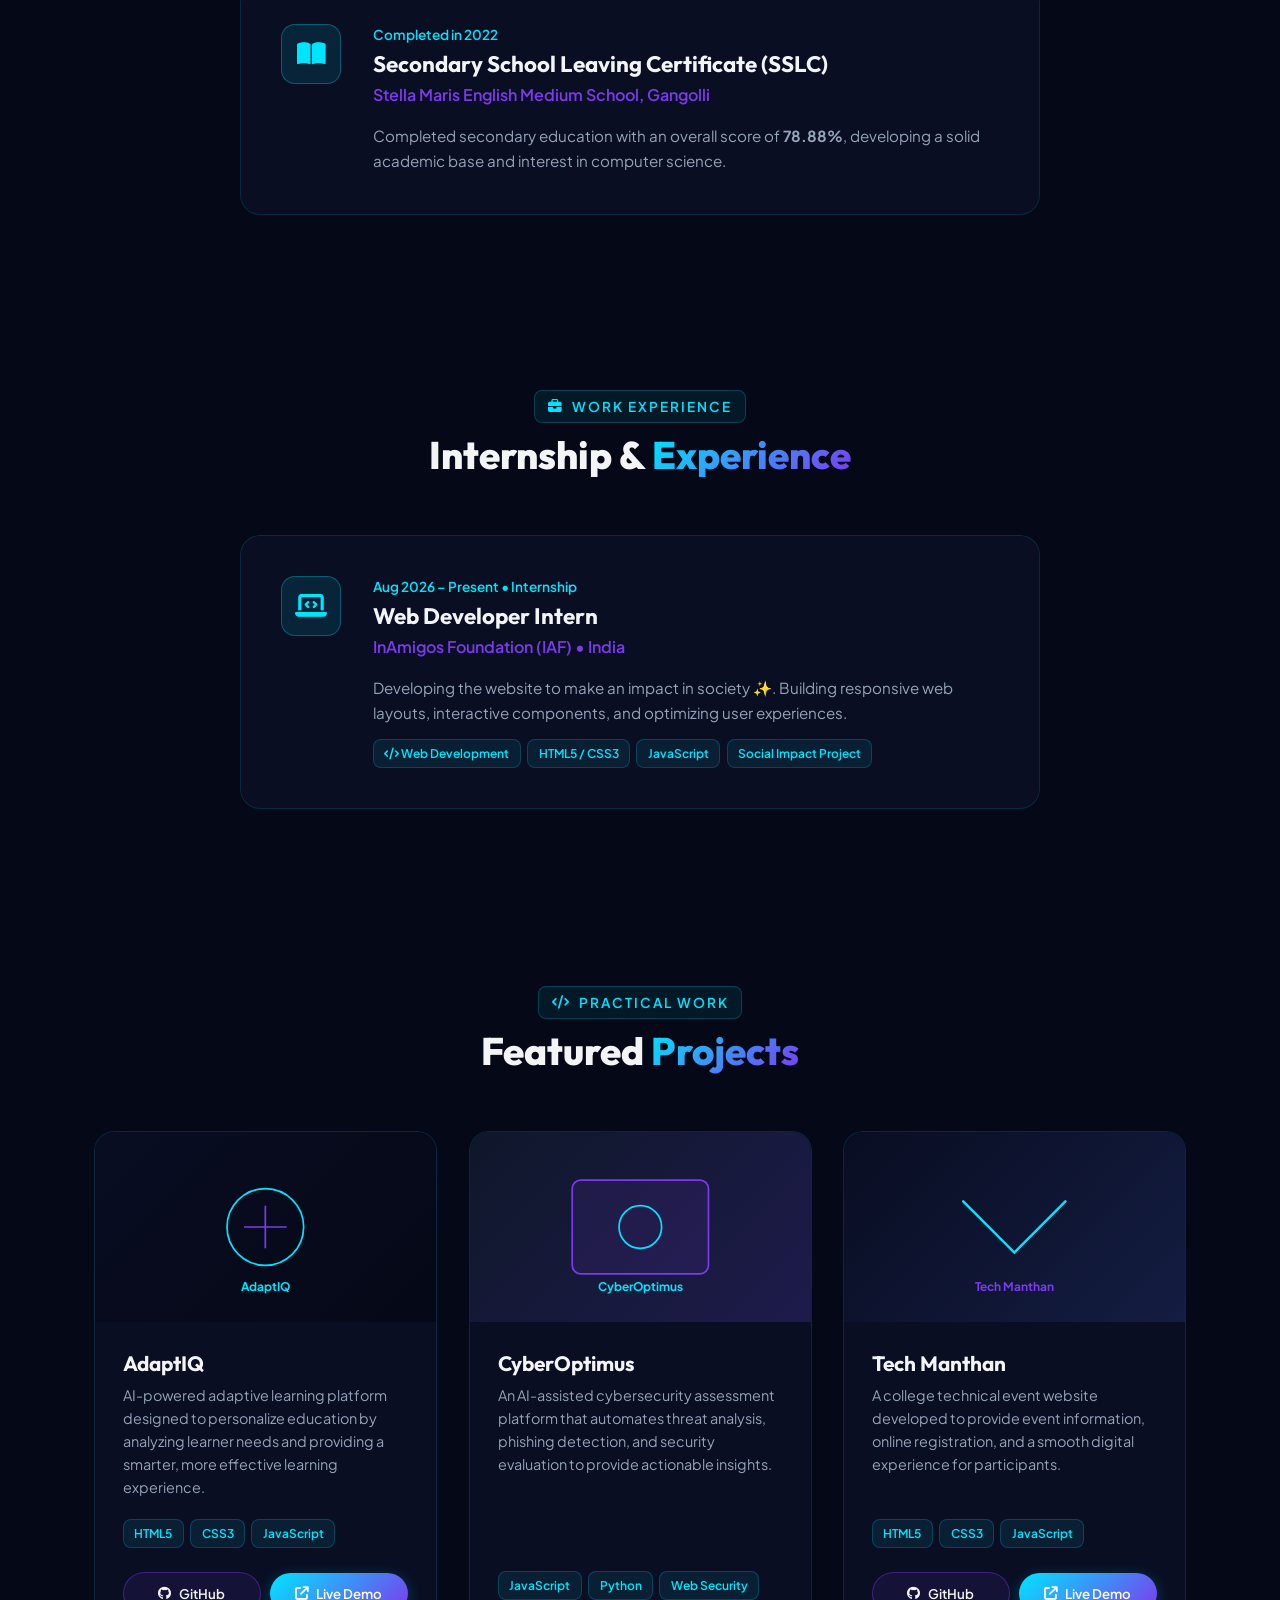
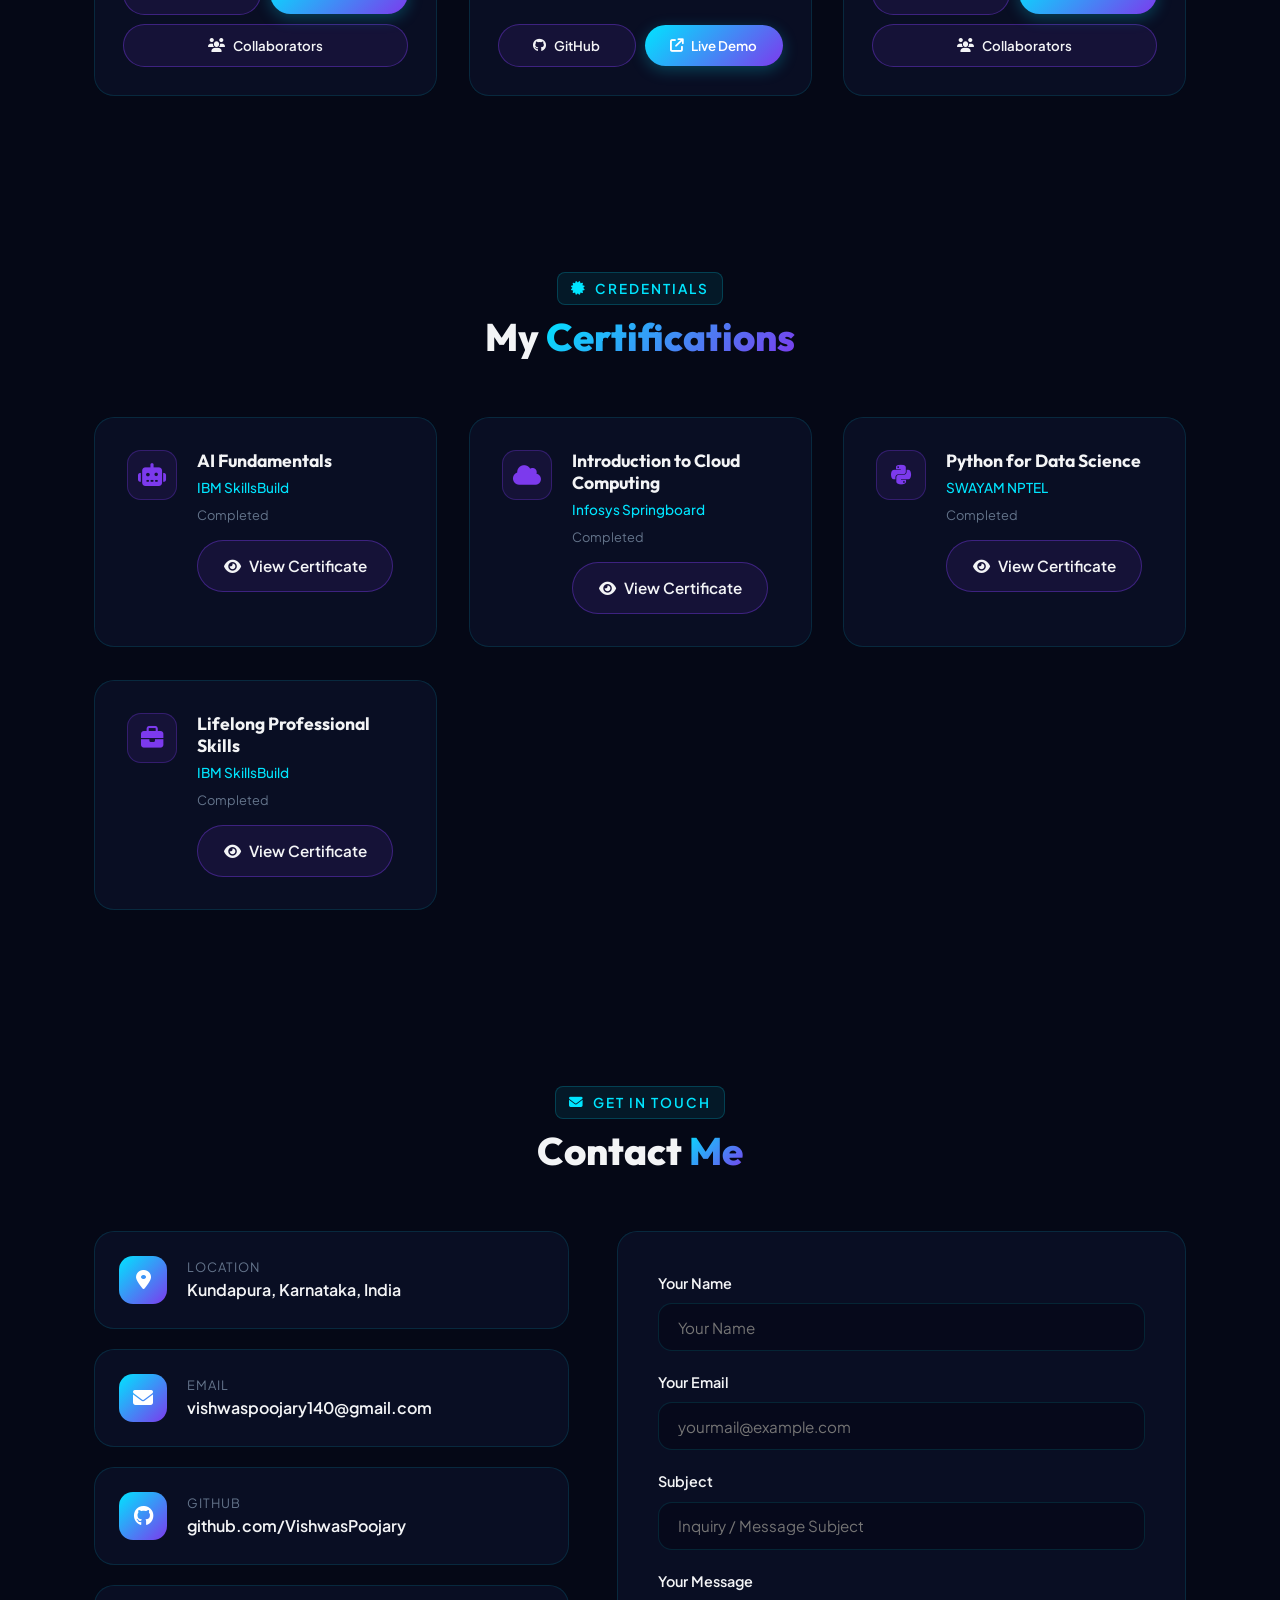
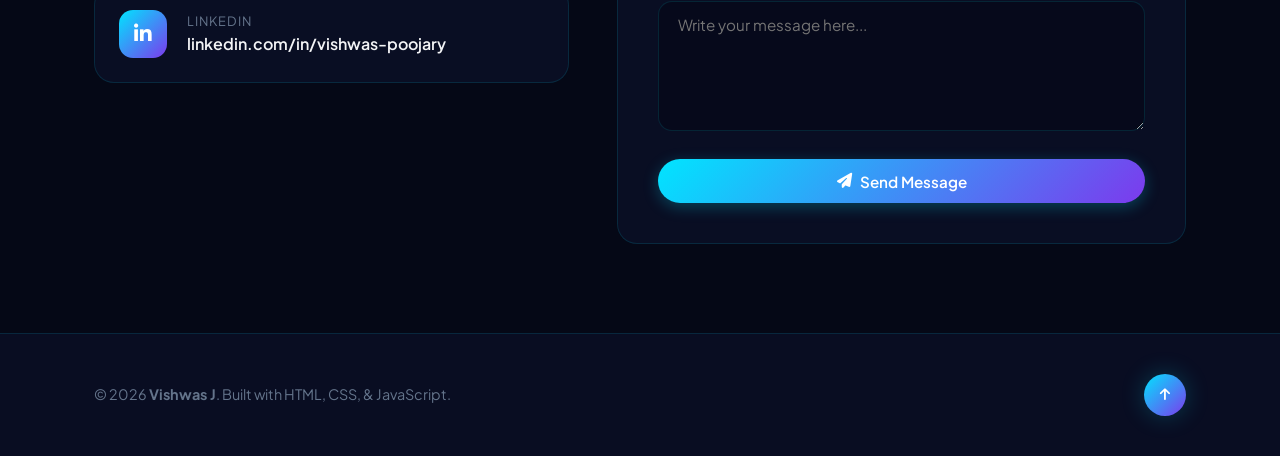
==== commit 391dcce6: "Update portfolio" ====
--- a/index.html
+++ b/index.html
@@ -286,9 +286,9 @@
                 <a href="https://github.com" target="_blank" rel="noopener" class="btn btn-secondary btn-sm">
                   <i class="fa-brands fa-github"></i> GitHub
                 </a>
-                <span class="btn btn-disabled btn-sm">
-                  <i class="fa-solid fa-clock"></i> Coming Soon
-                </span>
+                <a href="https://cyberoptimus.onrender.com" target="_blank" rel="noopener" class="btn btn-primary btn-sm">
+                  <i class="fa-solid fa-arrow-up-right-from-square"></i> Live Demo
+                </a>
               </div>
             </div>
           </article>
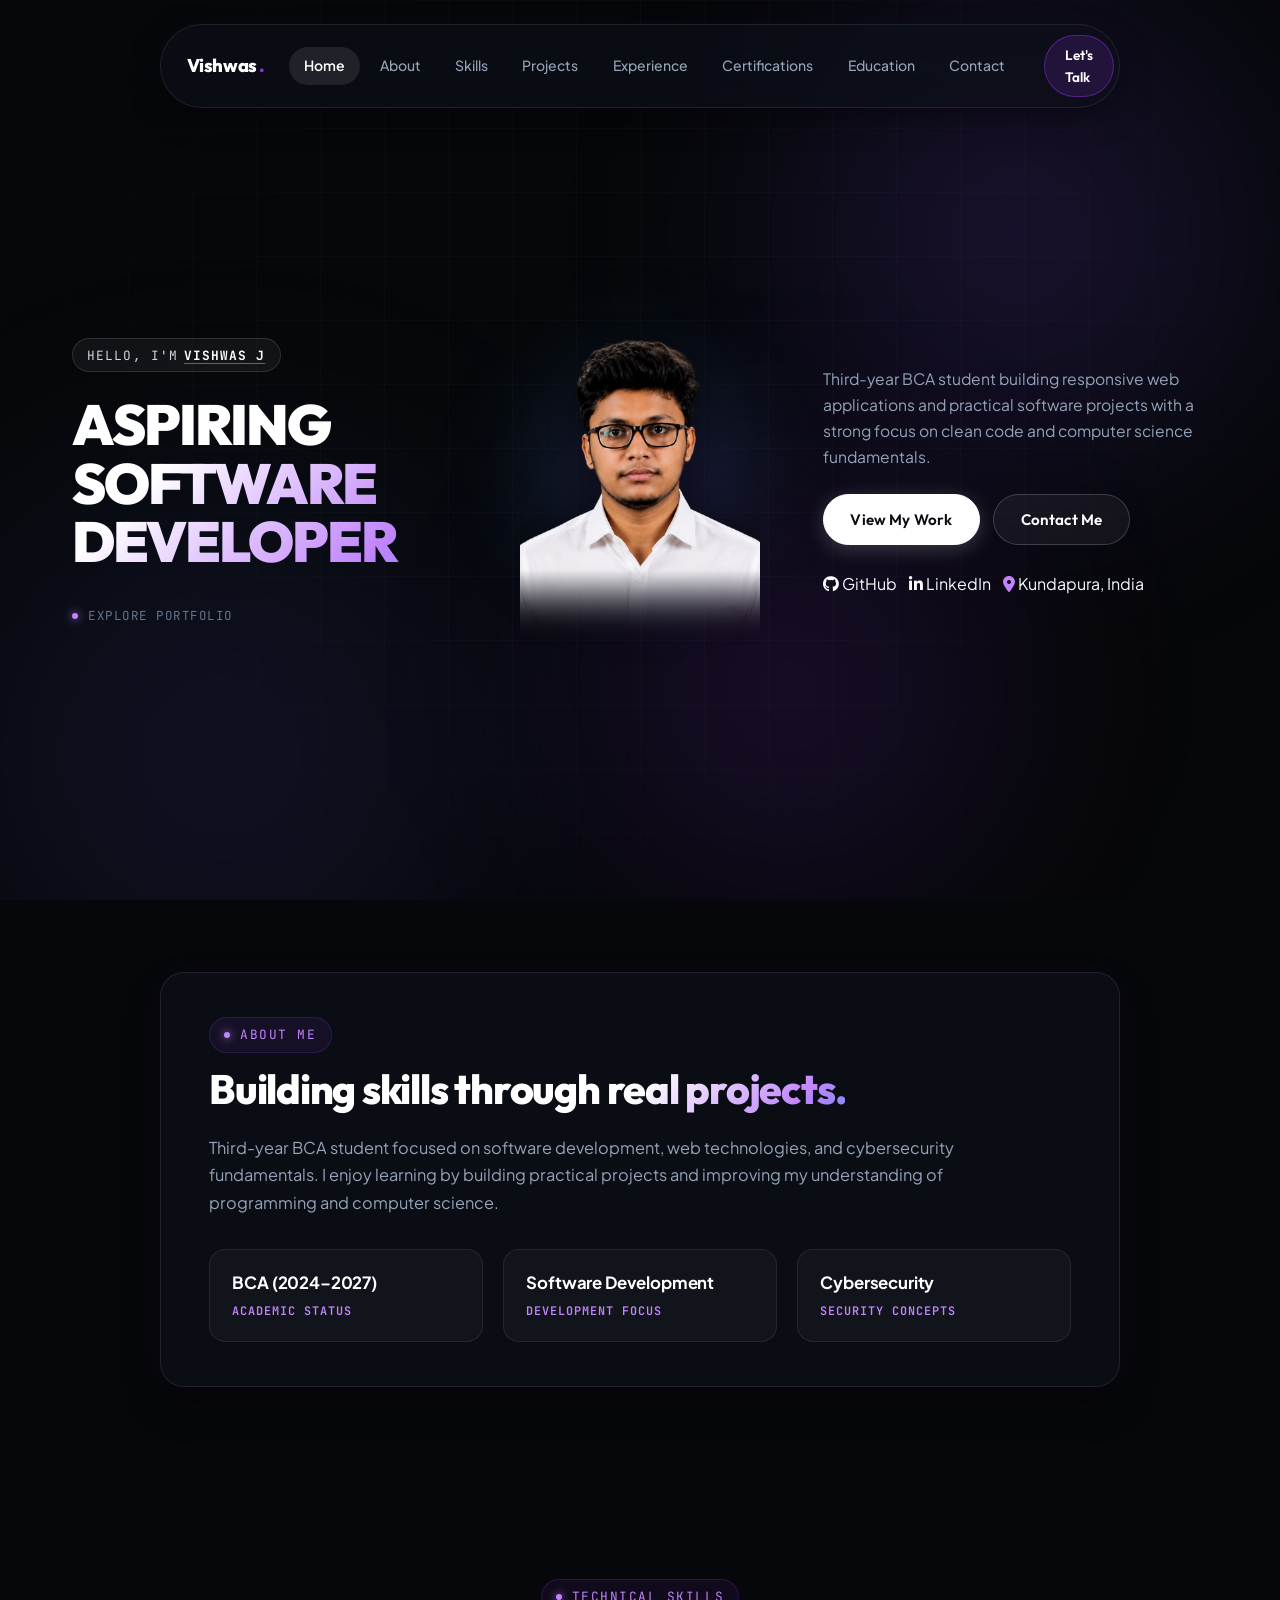
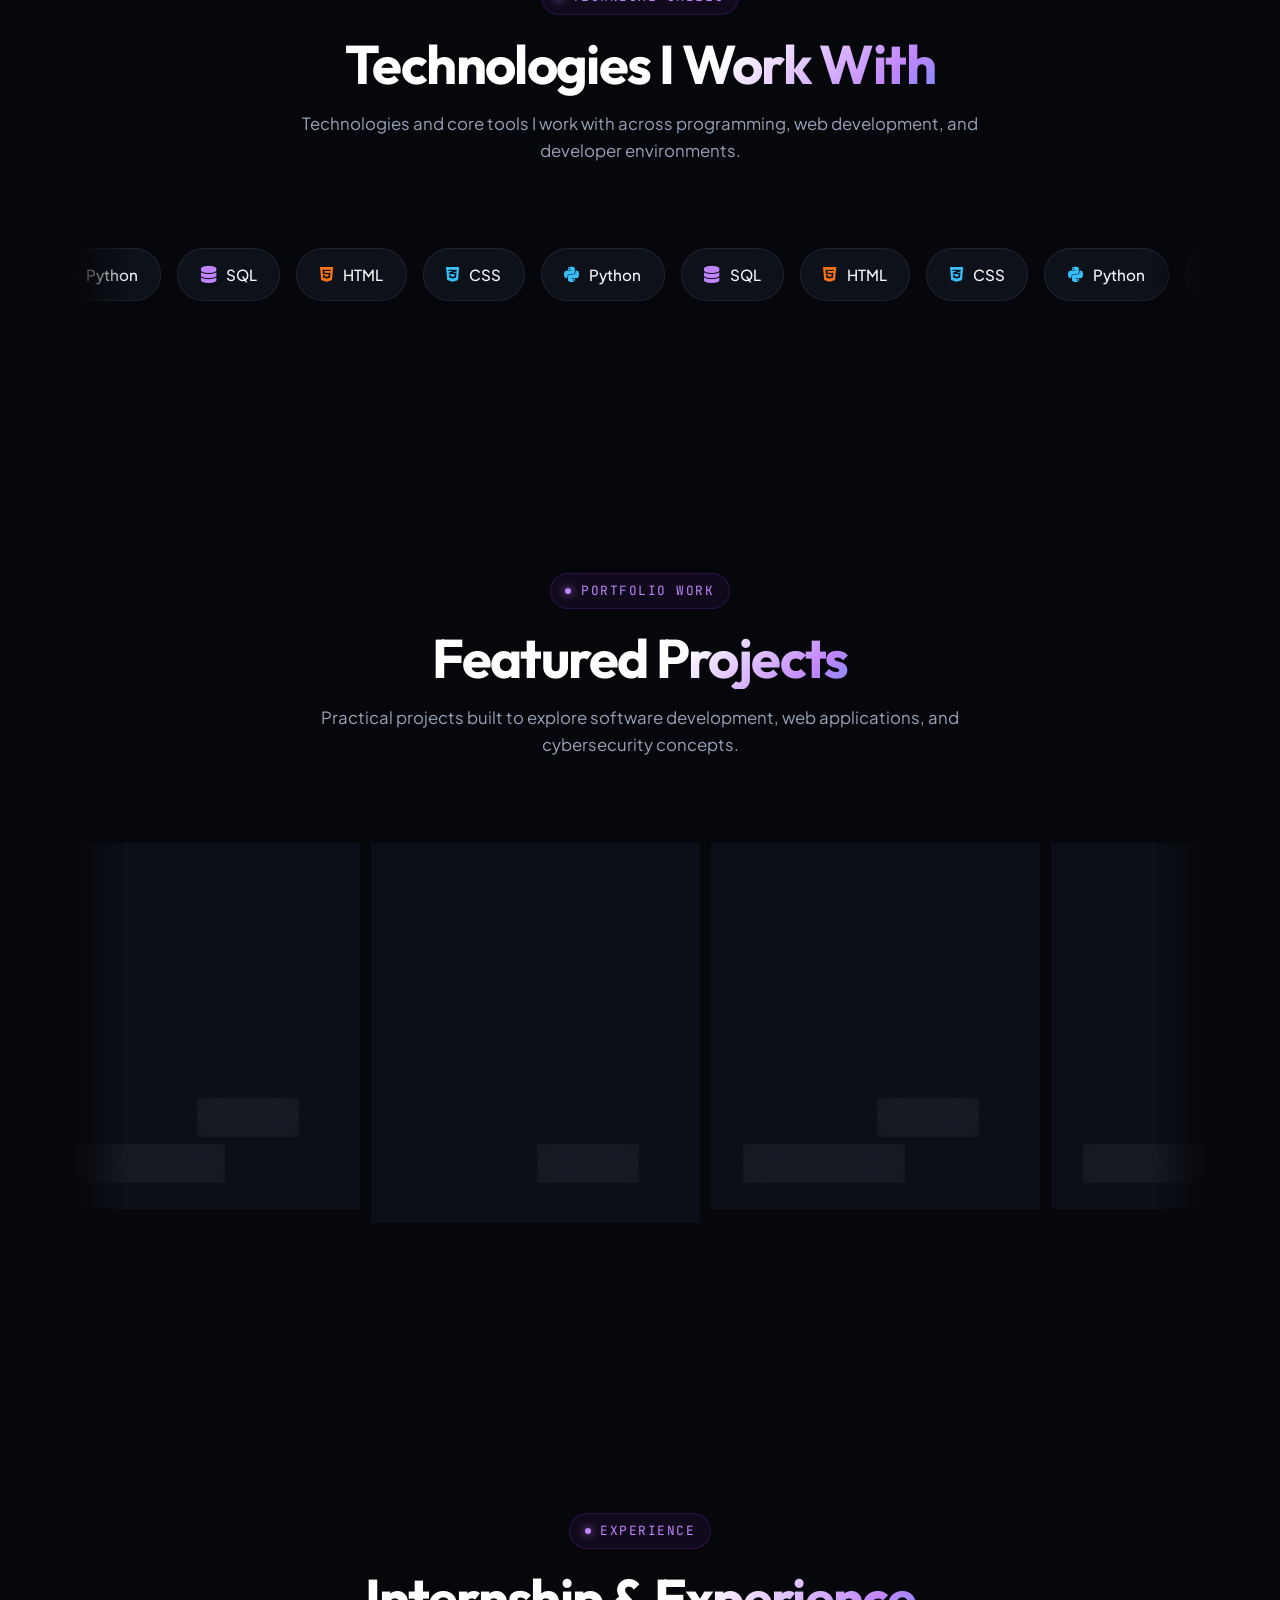
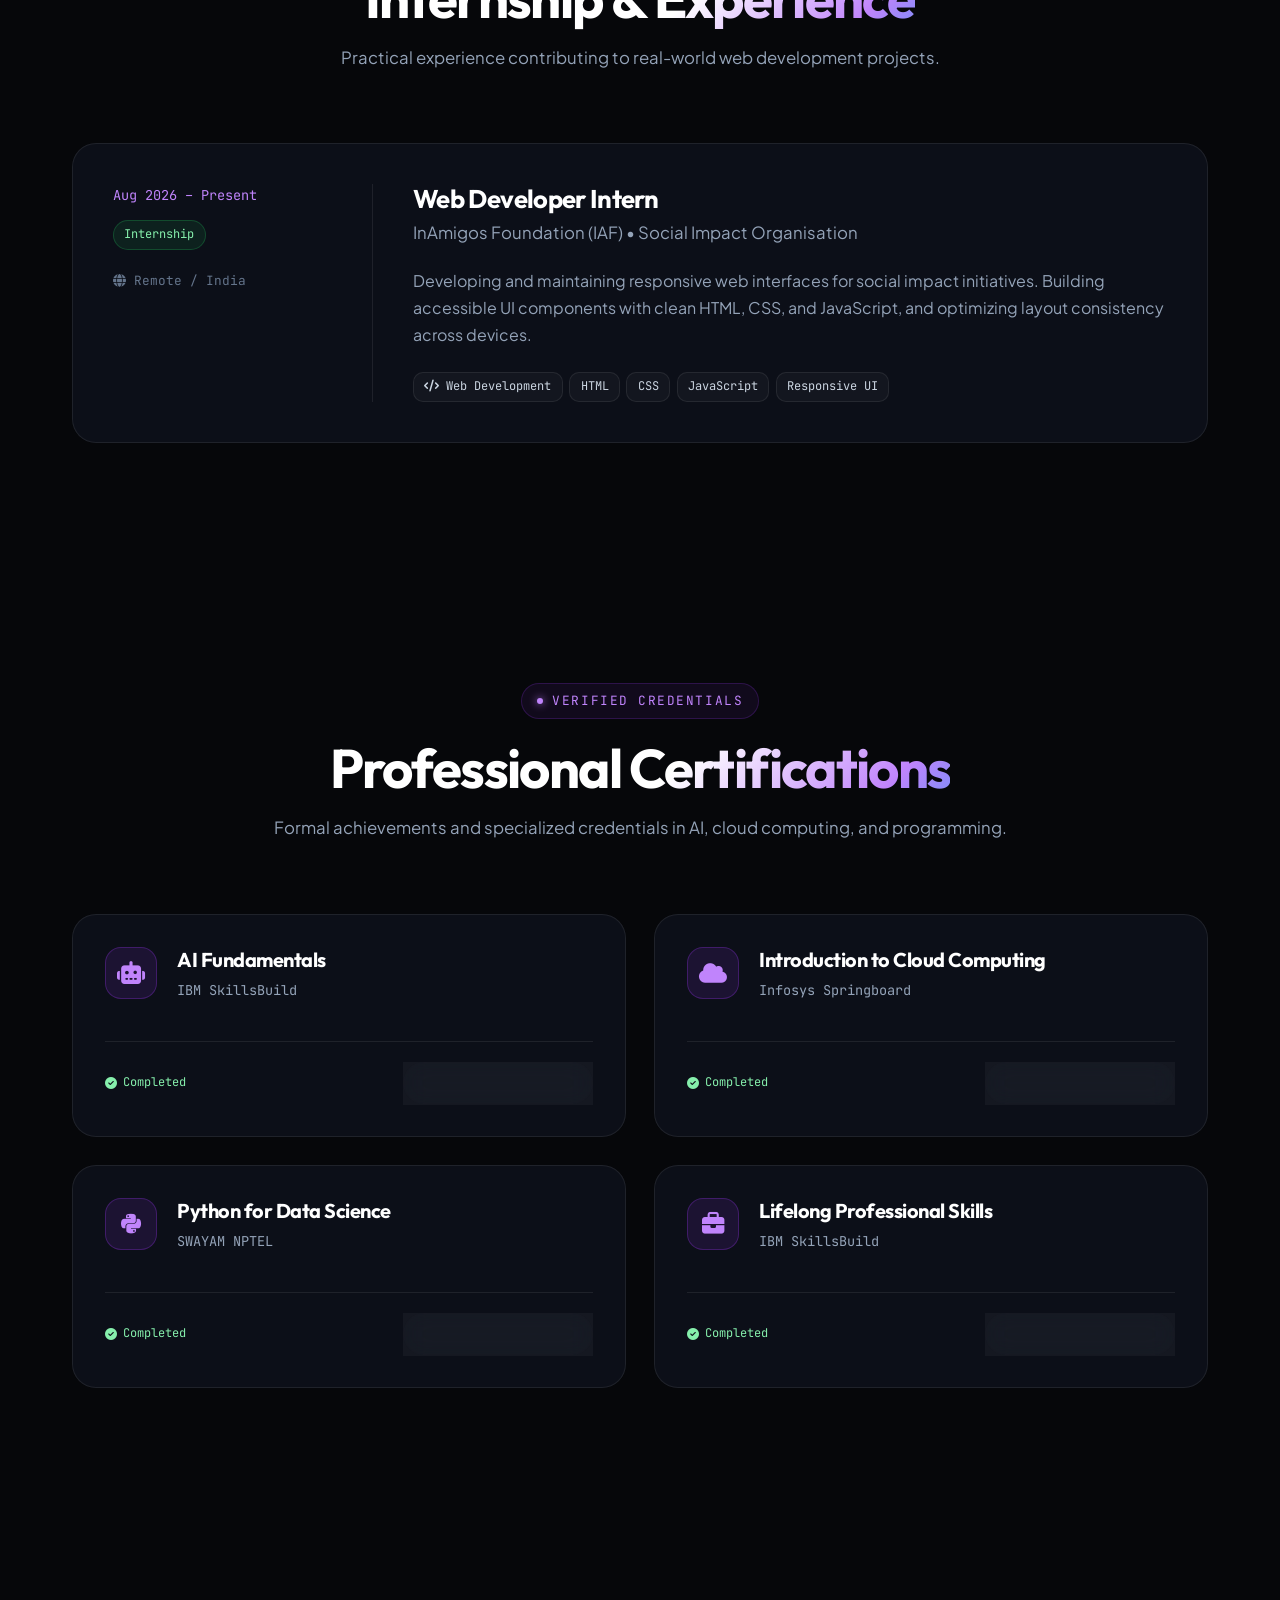
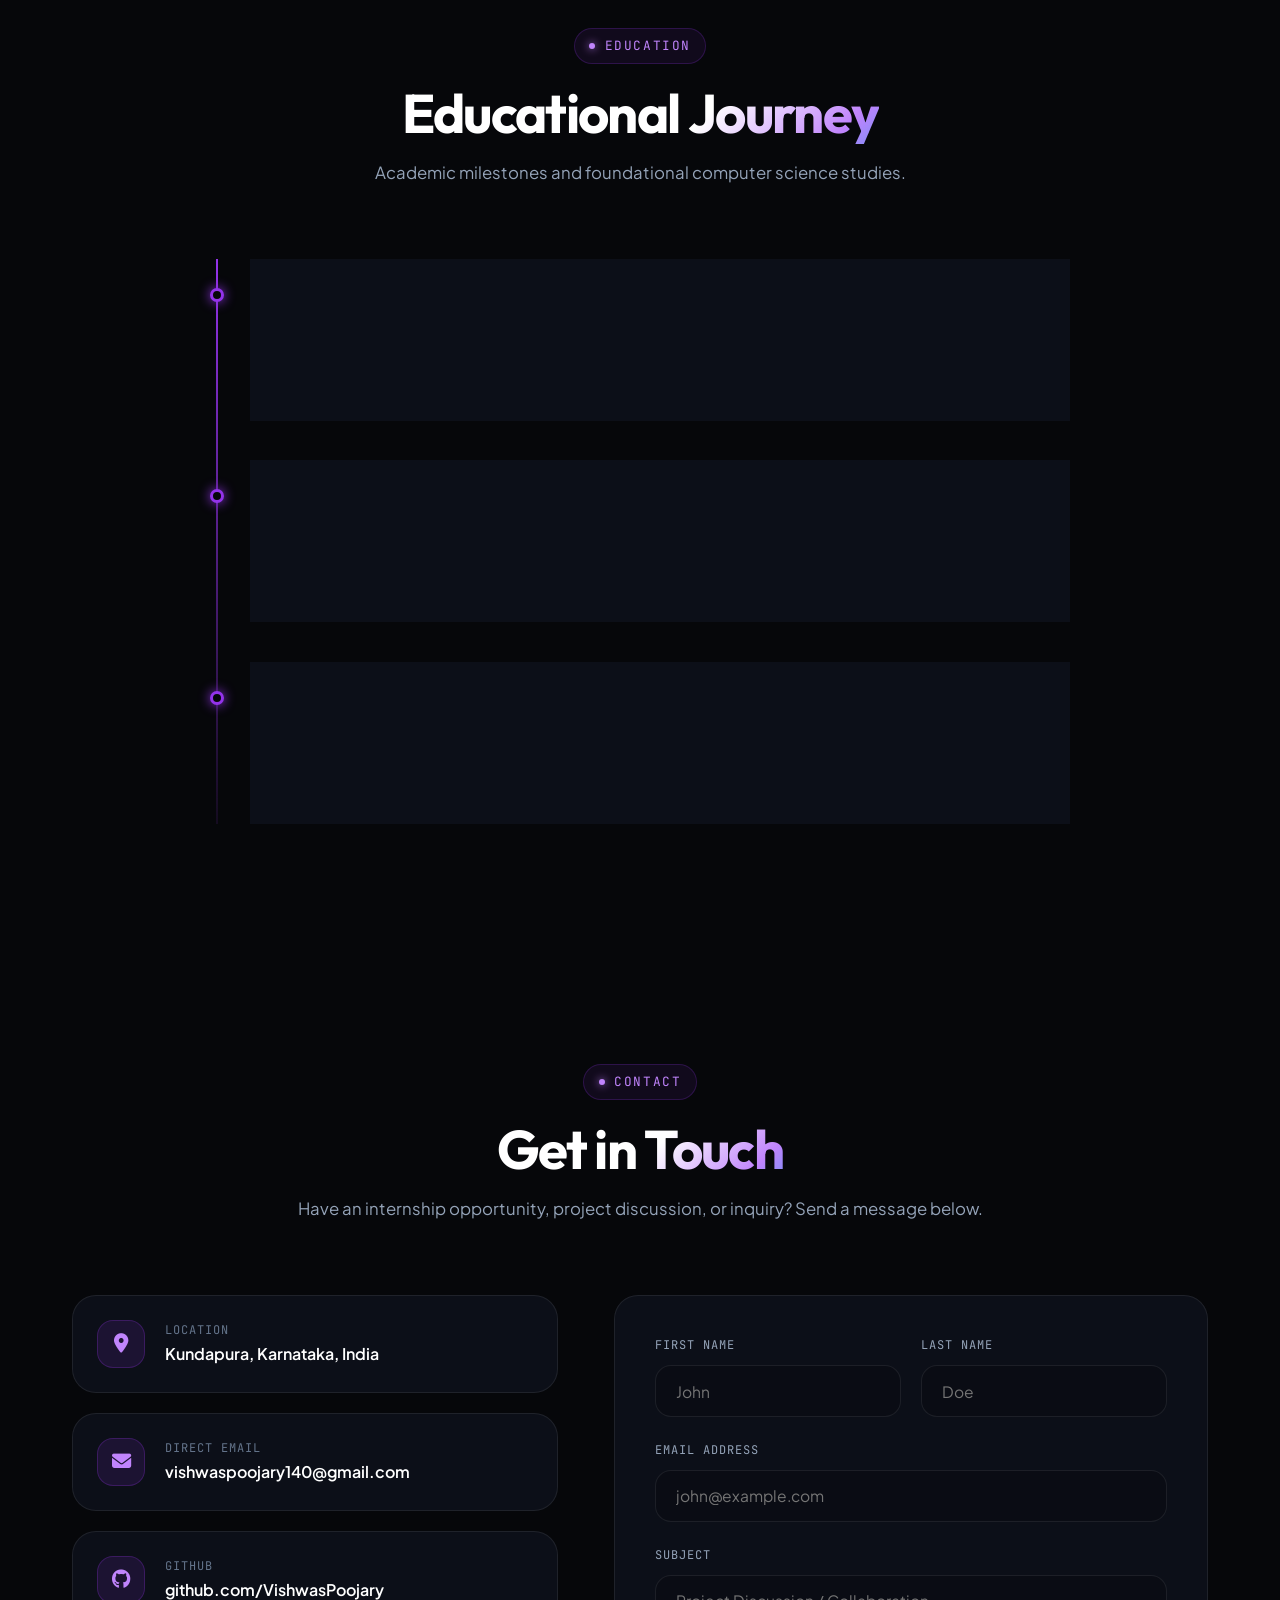
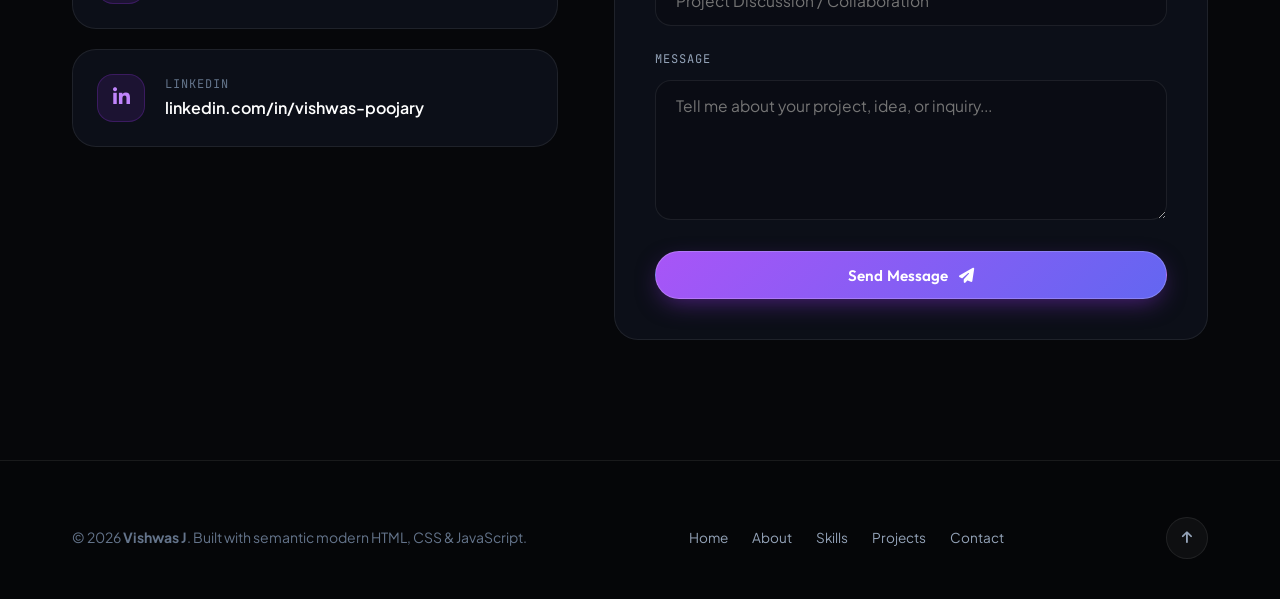
==== commit 8f20ecfb: "Refine portfolio and improve responsive design" ====
--- a/index.html
+++ b/index.html
@@ -1,619 +1,948 @@
 <!DOCTYPE html>
-<html lang="en" data-theme="dark">
+<html lang="en">
 <head>
   <meta charset="UTF-8">
   <meta name="viewport" content="width=device-width, initial-scale=1.0">
-  <meta name="description" content="Portfolio of Vishwas J - 3rd Year BCA Student at Dr. B.B. Hegde First Grade College, Kundapura. Aspiring Software Developer & Cybersecurity Enthusiast.">
+  <meta name="description" content="Portfolio of Vishwas J - 3rd Year BCA Student at Dr. B.B. Hegde First Grade College, Kundapura. Aspiring Software Developer.">
   <meta name="keywords" content="Vishwas J, BCA Student, Kundapura, Software Developer, Cybersecurity, AdaptIQ, CyberOptimus, Tech Manthan">
   <meta name="author" content="Vishwas J">
 
   <!-- Open Graph Meta Tags -->
-  <meta property="og:title" content="Vishwas J | BCA Student & Aspiring Software Developer">
-  <meta property="og:description" content="Third-year BCA student interested in software development and cybersecurity. View projects, education, and contact info.">
+  <meta property="og:title" content="Vishwas J | Aspiring Software Developer & BCA Student">
+  <meta property="og:description" content="Portfolio of Vishwas J - Third-year BCA student building responsive web applications and practical software projects.">
   <meta property="og:type" content="website">
-
-  <title>Vishwas J | BCA Student & Aspiring Developer</title>
+  <meta property="og:image" content="images/vishwas_hero.png">
+
+  <title>Vishwas J | Aspiring Software Developer & BCA Student</title>
 
   <!-- Font Awesome Icons -->
   <link rel="stylesheet" href="https://cdnjs.cloudflare.com/ajax/libs/font-awesome/6.5.1/css/all.min.css">
 
-  <!-- Stylesheets -->
+  <!-- Cinematic Stylesheets -->
   <link rel="stylesheet" href="css/style.css">
   <link rel="stylesheet" href="css/animations.css">
   <link rel="stylesheet" href="css/responsive.css">
 </head>
 <body>
 
-  <!-- Background Ambient Cyber Glow Blobs -->
-  <div class="glow-blob glow-blob-1"></div>
-  <div class="glow-blob glow-blob-2"></div>
-
-  <!-- Header & Navigation Bar -->
-  <header class="header" id="header">
-    <div class="container nav-container">
-      <a href="#home" class="logo">
-        Vishwas <span>J</span>
+  <!-- Ambient Cinematic Background Lighting -->
+  <div class="ambient-glow-wrapper" aria-hidden="true">
+    <div class="ambient-glow-1"></div>
+    <div class="ambient-glow-2"></div>
+    <div class="ambient-glow-3"></div>
+    <div class="ambient-grid"></div>
+  </div>
+
+  <!-- ==========================================================================
+       FLOATING GLASS NAVIGATION
+       ========================================================================== -->
+  <header class="header-wrapper" id="header-wrapper">
+    <nav class="nav-container" aria-label="Main Navigation">
+      <a href="#home" class="nav-logo">
+        Vishwas<span>.</span>
       </a>
 
-      <nav class="nav-links" id="nav-links" aria-label="Main Navigation">
+      <div class="nav-links" id="nav-links">
         <a href="#home" class="nav-link active">Home</a>
+        <a href="#about" class="nav-link">About</a>
+        <a href="#skills" class="nav-link">Skills</a>
+        <a href="#projects" class="nav-link">Projects</a>
+        <a href="#experience" class="nav-link">Experience</a>
+        <a href="#certifications" class="nav-link">Certifications</a>
         <a href="#education" class="nav-link">Education</a>
-        <a href="#experience" class="nav-link">Experience</a>
-        <a href="#projects" class="nav-link">Projects</a>
-        <a href="#certifications" class="nav-link">Certifications</a>
         <a href="#contact" class="nav-link">Contact</a>
-      </nav>
+      </div>
 
       <div class="nav-actions">
-        <button class="theme-toggle" id="theme-toggle" aria-label="Toggle Theme">
-          <i class="fa-solid fa-moon"></i>
-        </button>
-        <div class="hamburger" id="hamburger" aria-label="Toggle Navigation Menu">
+        <a href="#contact" class="btn-nav-cta">Let's Talk</a>
+        <button class="hamburger" id="hamburger" aria-label="Toggle Navigation Menu">
           <span></span>
           <span></span>
           <span></span>
-        </div>
-      </div>
-    </div>
+        </button>
+      </div>
+    </nav>
   </header>
 
   <!-- Main Content -->
   <main>
 
-    <!-- 1. HERO SECTION -->
+    <!-- ==========================================================================
+         1. HERO SECTION
+         ========================================================================== -->
     <section class="hero section" id="home">
-      <div class="container hero-grid">
-        <div class="hero-content reveal-on-scroll">
-          <div class="cyber-badge">
-            <span class="cyber-badge-dot"></span> 3rd Year BCA Student
-          </div>
-          <h1 class="hero-title">
-            Hi, I'm <span class="gradient-text">Vishwas J</span>
+      <div class="container hero-ref-container">
+        
+        <!-- Left Column: Title & Scroll Cue -->
+        <div class="hero-ref-col hero-ref-left reveal-on-scroll">
+          <div class="hero-ref-eyebrow">
+            <span class="hero-ref-eyebrow-pill">HELLO, I'M <strong>VISHWAS J</strong></span>
+          </div>
+
+          <h1 class="hero-ref-title">
+            ASPIRING<br>
+            <span class="gradient-text">SOFTWARE DEVELOPER</span>
           </h1>
-          <h2 class="hero-role-title">
-            <span class="typing-container" id="typing-text">BCA Student | Aspiring Software Developer | Cybersecurity Enthusiast</span>
+
+          <div class="hero-ref-scroll-wrap">
+            <a href="#about" class="hero-ref-scroll" aria-label="Scroll to About Section">
+              <span class="scrub-dot"></span> Explore Portfolio
+            </a>
+          </div>
+        </div>
+
+        <!-- Center Column: Ambient Glow & Seamless Portrait -->
+        <div class="hero-ref-col hero-ref-center reveal-on-scroll delay-100">
+          <div class="hero-portrait-stage">
+            <div class="hero-portrait-ambient-glow"></div>
+            <div class="hero-portrait-wrapper">
+              <img src="images/vishwas_hero.png" alt="Vishwas J" class="hero-portrait-img" width="820" height="1024" fetchpriority="high" loading="eager">
+            </div>
+          </div>
+        </div>
+
+        <!-- Right Column: Bio, CTAs & Socials -->
+        <div class="hero-ref-col hero-ref-right reveal-on-scroll delay-150">
+          <p class="hero-ref-desc">
+            Third-year BCA student building responsive web applications and practical software projects with a strong focus on clean code and computer science fundamentals.
+          </p>
+
+          <div class="hero-ref-actions">
+            <a href="#projects" class="btn btn-primary btn-pill">
+              <span>View My Work</span>
+            </a>
+            <a href="#contact" class="btn btn-secondary btn-pill">
+              <span>Contact Me</span>
+            </a>
+          </div>
+
+          <div class="hero-ref-meta">
+            <a href="https://github.com/VishwasPoojary" target="_blank" rel="noopener noreferrer" class="social-pill" aria-label="GitHub Profile">
+              <i class="fa-brands fa-github"></i> GitHub
+            </a>
+            <a href="https://www.linkedin.com/in/vishwas-poojary-819846378/" target="_blank" rel="noopener noreferrer" class="social-pill" aria-label="LinkedIn Profile">
+              <i class="fa-brands fa-linkedin-in"></i> LinkedIn
+            </a>
+            <span class="social-pill">
+              <i class="fa-solid fa-location-dot" style="color: #c084fc;"></i> Kundapura, India
+            </span>
+          </div>
+        </div>
+
+      </div>
+    </section>
+
+    <!-- ==========================================================================
+         2. ABOUT SECTION
+         ========================================================================= -->
+    <section class="section about-section" id="about">
+      <div class="container">
+        
+        <div class="about-card-unified glass-card reveal-on-scroll">
+          <div class="about-inner-content">
+            <div class="eyebrow">
+              <span class="eyebrow-dot"></span> About Me
+            </div>
+
+            <h2 class="about-ref-title">
+              Building skills through <span class="gradient-text">real projects.</span>
+            </h2>
+
+            <p class="about-ref-desc">
+              Third-year BCA student focused on software development, web technologies, and cybersecurity fundamentals. I enjoy learning by building practical projects and improving my understanding of programming and computer science.
+            </p>
+
+            <div class="about-ref-stats">
+              <div class="about-stat-box">
+                <div class="stat-main-text">BCA (2024–2027)</div>
+                <div class="stat-sub-text">ACADEMIC STATUS</div>
+              </div>
+
+              <div class="about-stat-box">
+                <div class="stat-main-text">Software Development</div>
+                <div class="stat-sub-text">DEVELOPMENT FOCUS</div>
+              </div>
+
+              <div class="about-stat-box">
+                <div class="stat-main-text">Cybersecurity</div>
+                <div class="stat-sub-text">SECURITY CONCEPTS</div>
+              </div>
+            </div>
+          </div>
+        </div>
+
+      </div>
+    </section>
+
+    <!-- ==========================================================================
+         3. TECHNOLOGIES I WORK WITH & CORE PROGRAMMING
+         ========================================================================== -->
+    <section class="section" id="skills">
+      <div class="container">
+        
+        <div class="section-header reveal-on-scroll">
+          <div class="eyebrow">
+            <span class="eyebrow-dot"></span> Technical Skills
+          </div>
+          <h2 class="section-title">
+            Technologies I <span class="gradient-text">Work With</span>
           </h2>
-          <p class="hero-subtitle">
-            I am a third-year Bachelor of Computer Applications (BCA) student with an interest in software development and cybersecurity. I enjoy building practical projects, learning new technologies, and continuously improving my skills through hands-on experience.
+          <p class="section-desc">
+            Technologies and core tools I work with across programming, web development, and developer environments.
           </p>
-          
-          <div class="hero-buttons">
-            <a href="#projects" class="btn btn-primary">
-              <i class="fa-solid fa-folder-open"></i> View Projects
-            </a>
-            <a href="#contact" class="btn btn-secondary">
-              <i class="fa-solid fa-paper-plane"></i> Contact Me
-            </a>
-          </div>
-
-          <!-- Social Links below introduction -->
-          <div class="social-links">
-            <a href="https://github.com/VishwasPoojary" target="_blank" rel="noopener" class="social-icon" aria-label="GitHub">
-              <i class="fa-brands fa-github"></i>
-            </a>
-            <a href="https://www.linkedin.com/in/vishwas-poojary-819846378/" target="_blank" rel="noopener" class="social-icon" aria-label="LinkedIn">
-              <i class="fa-brands fa-linkedin-in"></i>
-            </a>
-            <a href="mailto:vishwaspoojary140@gmail.com" class="social-icon" aria-label="Email">
-              <i class="fa-solid fa-envelope"></i>
-            </a>
-          </div>
-        </div>
-
-        <div class="hero-visual reveal-on-scroll delay-200">
-          <div class="hero-avatar-frame animate-float-slow">
-            <div class="hero-avatar-inner">
-              <img src="images/vishwas.png" alt="Vishwas J Profile Avatar" style="width: 100%; height: 100%; object-fit: cover; border-radius: inherit;">
-              <div class="hero-terminal-tag">Vishwas J &bull; BCA</div>
-            </div>
-          </div>
-        </div>
+        </div>
+
+        <!-- Single Horizontal Moving Row for Skills -->
+        <div class="scroll-row-container reveal-on-scroll delay-100">
+          <div class="scroll-row-wrapper" id="tech-scroll-wrapper" aria-label="Technologies Row">
+            <div class="scroll-row-track tech-scroll-track" id="tech-scroll-track">
+              <!-- Set 1 -->
+              <div class="tech-chip"><i class="fa-brands fa-python" style="color: #38bdf8;"></i> Python</div>
+              <div class="tech-chip"><i class="fa-solid fa-database" style="color: #c084fc;"></i> SQL</div>
+              <div class="tech-chip"><i class="fa-brands fa-html5" style="color: #f97316;"></i> HTML</div>
+              <div class="tech-chip"><i class="fa-brands fa-css3-alt" style="color: #38bdf8;"></i> CSS</div>
+              <!-- Set 2 -->
+              <div class="tech-chip" aria-hidden="true"><i class="fa-brands fa-python" style="color: #38bdf8;"></i> Python</div>
+              <div class="tech-chip" aria-hidden="true"><i class="fa-solid fa-database" style="color: #c084fc;"></i> SQL</div>
+              <div class="tech-chip" aria-hidden="true"><i class="fa-brands fa-html5" style="color: #f97316;"></i> HTML</div>
+              <div class="tech-chip" aria-hidden="true"><i class="fa-brands fa-css3-alt" style="color: #38bdf8;"></i> CSS</div>
+              <!-- Set 3 -->
+              <div class="tech-chip" aria-hidden="true"><i class="fa-brands fa-python" style="color: #38bdf8;"></i> Python</div>
+              <div class="tech-chip" aria-hidden="true"><i class="fa-solid fa-database" style="color: #c084fc;"></i> SQL</div>
+              <div class="tech-chip" aria-hidden="true"><i class="fa-brands fa-html5" style="color: #f97316;"></i> HTML</div>
+              <div class="tech-chip" aria-hidden="true"><i class="fa-brands fa-css3-alt" style="color: #38bdf8;"></i> CSS</div>
+              <!-- Set 4 -->
+              <div class="tech-chip" aria-hidden="true"><i class="fa-brands fa-python" style="color: #38bdf8;"></i> Python</div>
+              <div class="tech-chip" aria-hidden="true"><i class="fa-solid fa-database" style="color: #c084fc;"></i> SQL</div>
+              <div class="tech-chip" aria-hidden="true"><i class="fa-brands fa-html5" style="color: #f97316;"></i> HTML</div>
+              <div class="tech-chip" aria-hidden="true"><i class="fa-brands fa-css3-alt" style="color: #38bdf8;"></i> CSS</div>
+              <!-- Set 5 -->
+              <div class="tech-chip" aria-hidden="true"><i class="fa-brands fa-python" style="color: #38bdf8;"></i> Python</div>
+              <div class="tech-chip" aria-hidden="true"><i class="fa-solid fa-database" style="color: #c084fc;"></i> SQL</div>
+              <div class="tech-chip" aria-hidden="true"><i class="fa-brands fa-html5" style="color: #f97316;"></i> HTML</div>
+              <div class="tech-chip" aria-hidden="true"><i class="fa-brands fa-css3-alt" style="color: #38bdf8;"></i> CSS</div>
+              <!-- Set 6 -->
+              <div class="tech-chip" aria-hidden="true"><i class="fa-brands fa-python" style="color: #38bdf8;"></i> Python</div>
+              <div class="tech-chip" aria-hidden="true"><i class="fa-solid fa-database" style="color: #c084fc;"></i> SQL</div>
+              <div class="tech-chip" aria-hidden="true"><i class="fa-brands fa-html5" style="color: #f97316;"></i> HTML</div>
+              <div class="tech-chip" aria-hidden="true"><i class="fa-brands fa-css3-alt" style="color: #38bdf8;"></i> CSS</div>
+            </div>
+          </div>
+        </div>
+
       </div>
     </section>
 
-    <!-- 2. EDUCATION SECTION -->
-    <section class="education section" id="education">
-  <div class="container">
-    <div class="section-header reveal-on-scroll">
-      <span class="section-subtitle">
-        <i class="fa-solid fa-graduation-cap"></i> Academic Journey
-      </span>
-      <h2 class="section-title">
-        My <span class="gradient-text">Education</span>
-      </h2>
-    </div>
-
-    <div class="education-container">
-
-      <!-- BCA -->
-      <div class="education-card glass-card reveal-on-scroll">
-        <div class="education-icon">
-          <i class="fa-solid fa-university"></i>
-        </div>
-        <div class="education-details">
-          <div class="education-period">2024 – 2027</div>
-          <h3 class="education-degree">
-            Bachelor of Computer Applications (BCA)
-          </h3>
-          <div class="education-college">
-            Dr. B.B. Hegde First Grade College, Kundapura
-          </div>
-          <p class="education-desc">
-            Currently pursuing my Bachelor of Computer Applications (BCA) with an interest in software development, web technologies, and cybersecurity. I enjoy applying my knowledge by building practical projects and continuously learning new technologies.
+    <!-- ==========================================================================
+         4. FEATURED PROJECTS SECTION
+         ========================================================================== -->
+    <section class="section" id="projects">
+      <div class="container">
+        
+        <div class="section-header reveal-on-scroll">
+          <div class="eyebrow">
+            <span class="eyebrow-dot"></span> Portfolio Work
+          </div>
+          <h2 class="section-title">
+            Featured <span class="gradient-text">Projects</span>
+          </h2>
+          <p class="section-desc">
+            Practical projects built to explore software development, web applications, and cybersecurity concepts.
           </p>
         </div>
-      </div><br>
-
-      <!-- PUC -->
-      <div class="education-card glass-card reveal-on-scroll">
-        <div class="education-icon">
-          <i class="fa-solid fa-school"></i>
-        </div>
-        <div class="education-details">
-          <div class="education-period">Completed in 2024</div>
-          <h3 class="education-degree">
-            Pre-University Course (PUC)
-          </h3>
-          <div class="education-college">
-            SV Pre-University College, Gangolli
-          </div>
-          <p class="education-desc">
-            Successfully completed Pre-University education with an overall score of
-            <strong>90.3%</strong>, building a strong academic foundation for higher studies.
-          </p>
-        </div>
-      </div><br>
-
-      <!-- SSLC -->
-      <div class="education-card glass-card reveal-on-scroll">
-        <div class="education-icon">
-          <i class="fa-solid fa-book-open"></i>
-        </div>
-        <div class="education-details">
-          <div class="education-period">Completed in 2022</div>
-          <h3 class="education-degree">
-            Secondary School Leaving Certificate (SSLC)
-          </h3>
-          <div class="education-college">
-            Stella Maris English Medium School, Gangolli
-          </div>
-          <p class="education-desc">
-            Completed secondary education with an overall score of
-            <strong>78.88%</strong>, developing a solid academic base and interest in computer science.
-          </p>
-        </div>
-      </div>
-
-    </div>
-  </div>
-</section>
-
-    <!-- INTERNSHIP & EXPERIENCE SECTION -->
-    <section class="experience section" id="experience">
+
+        <!-- Single Horizontal Moving Row for Projects -->
+        <div class="scroll-row-container reveal-on-scroll delay-100">
+          <div class="scroll-row-wrapper" id="projects-scroll-wrapper" aria-label="Projects Row">
+            <div class="scroll-row-track projects-scroll-track" id="projects-scroll-track">
+              
+              <!-- Project 01: AdaptIQ -->
+              <article class="featured-project-card project-carousel-card">
+                <div class="project-card-inner">
+                  <div class="project-card-meta">
+                    <span class="project-number">01</span>
+                    <span class="project-category-pill">Adaptive Learning</span>
+                  </div>
+                  <h3 class="project-title">AdaptIQ</h3>
+                  <p class="project-desc">
+                    An adaptive web learning platform providing personalized quiz assessments and interactive study tools for students.
+                  </p>
+                  <div class="project-tech-pills">
+                    <span class="tech-tag">HTML</span>
+                    <span class="tech-tag">CSS</span>
+                    <span class="tech-tag">JavaScript</span>
+                  </div>
+                  <div class="project-actions">
+                    <a href="https://vishwaspoojary.github.io/AdaptIQ/" target="_blank" rel="noopener noreferrer" class="btn btn-primary btn-sm">
+                      <span>Live Demo</span> <i class="fa-solid fa-arrow-up-right-from-square"></i>
+                    </a>
+                    <a href="https://github.com/VishwasPoojary/AdaptIQ" target="_blank" rel="noopener noreferrer" class="btn btn-secondary btn-sm">
+                      <i class="fa-brands fa-github"></i> <span>GitHub</span>
+                    </a>
+                    <a href="collaborators.html" class="btn btn-secondary btn-sm">
+                      <i class="fa-solid fa-users"></i> <span>Collaborators</span>
+                    </a>
+                  </div>
+                </div>
+              </article>
+
+              <!-- Project 02: CyberOptimus -->
+              <article class="featured-project-card project-carousel-card">
+                <div class="project-card-inner">
+                  <div class="project-card-meta">
+                    <span class="project-number">02</span>
+                    <span class="project-category-pill">Security Assessment</span>
+                  </div>
+                  <h3 class="project-title">CyberOptimus</h3>
+                  <p class="project-desc">
+                    An AI-assisted cybersecurity platform designed to evaluate website security, detect phishing indicators, and inspect files.
+                  </p>
+                  <div class="project-tech-pills">
+                    <span class="tech-tag">Python</span>
+                    <span class="tech-tag">SQL</span>
+                    <span class="tech-tag">Web Security</span>
+                  </div>
+                  <div class="project-actions">
+                    <a href="https://cyberoptimus.onrender.com" target="_blank" rel="noopener noreferrer" class="btn btn-primary btn-sm">
+                      <span>Live Demo</span> <i class="fa-solid fa-arrow-up-right-from-square"></i>
+                    </a>
+                    <a href="https://github.com" target="_blank" rel="noopener noreferrer" class="btn btn-secondary btn-sm">
+                      <i class="fa-brands fa-github"></i> <span>GitHub</span>
+                    </a>
+                  </div>
+                </div>
+              </article>
+
+              <!-- Project 03: Tech Manthan -->
+              <article class="featured-project-card project-carousel-card">
+                <div class="project-card-inner">
+                  <div class="project-card-meta">
+                    <span class="project-number">03</span>
+                    <span class="project-category-pill">Event Web Portal</span>
+                  </div>
+                  <h3 class="project-title">Tech Manthan</h3>
+                  <p class="project-desc">
+                    A college technical fest website facilitating event information, competition schedules, and online participant registration.
+                  </p>
+                  <div class="project-tech-pills">
+                    <span class="tech-tag">HTML</span>
+                    <span class="tech-tag">CSS</span>
+                    <span class="tech-tag">JavaScript</span>
+                  </div>
+                  <div class="project-actions">
+                    <a href="https://vishwaspoojary.github.io/Tech-Manthan-6.0/" target="_blank" rel="noopener noreferrer" class="btn btn-primary btn-sm">
+                      <span>Live Demo</span> <i class="fa-solid fa-arrow-up-right-from-square"></i>
+                    </a>
+                    <a href="https://github.com/VishwasPoojary/Tech-Manthan-6.0" target="_blank" rel="noopener noreferrer" class="btn btn-secondary btn-sm">
+                      <i class="fa-brands fa-github"></i> <span>GitHub</span>
+                    </a>
+                    <a href="tech-manthan-collaborators.html" class="btn btn-secondary btn-sm">
+                      <i class="fa-solid fa-users"></i> <span>Collaborators</span>
+                    </a>
+                  </div>
+                </div>
+              </article>
+
+              <!-- Set 2 for smooth continuous loop -->
+              <article class="featured-project-card project-carousel-card" aria-hidden="true">
+                <div class="project-card-inner">
+                  <div class="project-card-meta">
+                    <span class="project-number">01</span>
+                    <span class="project-category-pill">Adaptive Learning</span>
+                  </div>
+                  <h3 class="project-title">AdaptIQ</h3>
+                  <p class="project-desc">
+                    An adaptive web learning platform providing personalized quiz assessments and interactive study tools for students.
+                  </p>
+                  <div class="project-tech-pills">
+                    <span class="tech-tag">HTML</span>
+                    <span class="tech-tag">CSS</span>
+                    <span class="tech-tag">JavaScript</span>
+                  </div>
+                  <div class="project-actions">
+                    <a href="https://vishwaspoojary.github.io/AdaptIQ/" target="_blank" rel="noopener noreferrer" class="btn btn-primary btn-sm" tabindex="-1">
+                      <span>Live Demo</span> <i class="fa-solid fa-arrow-up-right-from-square"></i>
+                    </a>
+                    <a href="https://github.com/VishwasPoojary/AdaptIQ" target="_blank" rel="noopener noreferrer" class="btn btn-secondary btn-sm" tabindex="-1">
+                      <i class="fa-brands fa-github"></i> <span>GitHub</span>
+                    </a>
+                    <a href="collaborators.html" class="btn btn-secondary btn-sm" tabindex="-1">
+                      <i class="fa-solid fa-users"></i> <span>Collaborators</span>
+                    </a>
+                  </div>
+                </div>
+              </article>
+
+              <article class="featured-project-card project-carousel-card" aria-hidden="true">
+                <div class="project-card-inner">
+                  <div class="project-card-meta">
+                    <span class="project-number">02</span>
+                    <span class="project-category-pill">Security Assessment</span>
+                  </div>
+                  <h3 class="project-title">CyberOptimus</h3>
+                  <p class="project-desc">
+                    An AI-assisted cybersecurity platform designed to evaluate website security, detect phishing indicators, and inspect files.
+                  </p>
+                  <div class="project-tech-pills">
+                    <span class="tech-tag">Python</span>
+                    <span class="tech-tag">SQL</span>
+                    <span class="tech-tag">Web Security</span>
+                  </div>
+                  <div class="project-actions">
+                    <a href="https://cyberoptimus.onrender.com" target="_blank" rel="noopener noreferrer" class="btn btn-primary btn-sm" tabindex="-1">
+                      <span>Live Demo</span> <i class="fa-solid fa-arrow-up-right-from-square"></i>
+                    </a>
+                    <a href="https://github.com" target="_blank" rel="noopener noreferrer" class="btn btn-secondary btn-sm" tabindex="-1">
+                      <i class="fa-brands fa-github"></i> <span>GitHub</span>
+                    </a>
+                  </div>
+                </div>
+              </article>
+
+              <article class="featured-project-card project-carousel-card" aria-hidden="true">
+                <div class="project-card-inner">
+                  <div class="project-card-meta">
+                    <span class="project-number">03</span>
+                    <span class="project-category-pill">Event Web Portal</span>
+                  </div>
+                  <h3 class="project-title">Tech Manthan</h3>
+                  <p class="project-desc">
+                    A college technical fest website facilitating event information, competition schedules, and online participant registration.
+                  </p>
+                  <div class="project-tech-pills">
+                    <span class="tech-tag">HTML</span>
+                    <span class="tech-tag">CSS</span>
+                    <span class="tech-tag">JavaScript</span>
+                  </div>
+                  <div class="project-actions">
+                    <a href="https://vishwaspoojary.github.io/Tech-Manthan-6.0/" target="_blank" rel="noopener noreferrer" class="btn btn-primary btn-sm" tabindex="-1">
+                      <span>Live Demo</span> <i class="fa-solid fa-arrow-up-right-from-square"></i>
+                    </a>
+                    <a href="https://github.com/VishwasPoojary/Tech-Manthan-6.0" target="_blank" rel="noopener noreferrer" class="btn btn-secondary btn-sm" tabindex="-1">
+                      <i class="fa-brands fa-github"></i> <span>GitHub</span>
+                    </a>
+                    <a href="tech-manthan-collaborators.html" class="btn btn-secondary btn-sm" tabindex="-1">
+                      <i class="fa-solid fa-users"></i> <span>Collaborators</span>
+                    </a>
+                  </div>
+                </div>
+              </article>
+
+              <!-- Set 3 -->
+              <article class="featured-project-card project-carousel-card" aria-hidden="true">
+                <div class="project-card-inner">
+                  <div class="project-card-meta">
+                    <span class="project-number">01</span>
+                    <span class="project-category-pill">Adaptive Learning</span>
+                  </div>
+                  <h3 class="project-title">AdaptIQ</h3>
+                  <p class="project-desc">
+                    An adaptive web learning platform providing personalized quiz assessments and interactive study tools for students.
+                  </p>
+                  <div class="project-tech-pills">
+                    <span class="tech-tag">HTML</span>
+                    <span class="tech-tag">CSS</span>
+                    <span class="tech-tag">JavaScript</span>
+                  </div>
+                  <div class="project-actions">
+                    <a href="https://vishwaspoojary.github.io/AdaptIQ/" target="_blank" rel="noopener noreferrer" class="btn btn-primary btn-sm" tabindex="-1">
+                      <span>Live Demo</span> <i class="fa-solid fa-arrow-up-right-from-square"></i>
+                    </a>
+                    <a href="https://github.com/VishwasPoojary/AdaptIQ" target="_blank" rel="noopener noreferrer" class="btn btn-secondary btn-sm" tabindex="-1">
+                      <i class="fa-brands fa-github"></i> <span>GitHub</span>
+                    </a>
+                    <a href="collaborators.html" class="btn btn-secondary btn-sm" tabindex="-1">
+                      <i class="fa-solid fa-users"></i> <span>Collaborators</span>
+                    </a>
+                  </div>
+                </div>
+              </article>
+
+              <article class="featured-project-card project-carousel-card" aria-hidden="true">
+                <div class="project-card-inner">
+                  <div class="project-card-meta">
+                    <span class="project-number">02</span>
+                    <span class="project-category-pill">Security Assessment</span>
+                  </div>
+                  <h3 class="project-title">CyberOptimus</h3>
+                  <p class="project-desc">
+                    An AI-assisted cybersecurity platform designed to evaluate website security, detect phishing indicators, and inspect files.
+                  </p>
+                  <div class="project-tech-pills">
+                    <span class="tech-tag">Python</span>
+                    <span class="tech-tag">SQL</span>
+                    <span class="tech-tag">Web Security</span>
+                  </div>
+                  <div class="project-actions">
+                    <a href="https://cyberoptimus.onrender.com" target="_blank" rel="noopener noreferrer" class="btn btn-primary btn-sm" tabindex="-1">
+                      <span>Live Demo</span> <i class="fa-solid fa-arrow-up-right-from-square"></i>
+                    </a>
+                    <a href="https://github.com" target="_blank" rel="noopener noreferrer" class="btn btn-secondary btn-sm" tabindex="-1">
+                      <i class="fa-brands fa-github"></i> <span>GitHub</span>
+                    </a>
+                  </div>
+                </div>
+              </article>
+
+              <article class="featured-project-card project-carousel-card" aria-hidden="true">
+                <div class="project-card-inner">
+                  <div class="project-card-meta">
+                    <span class="project-number">03</span>
+                    <span class="project-category-pill">Event Web Portal</span>
+                  </div>
+                  <h3 class="project-title">Tech Manthan</h3>
+                  <p class="project-desc">
+                    A college technical fest website facilitating event information, competition schedules, and online participant registration.
+                  </p>
+                  <div class="project-tech-pills">
+                    <span class="tech-tag">HTML</span>
+                    <span class="tech-tag">CSS</span>
+                    <span class="tech-tag">JavaScript</span>
+                  </div>
+                  <div class="project-actions">
+                    <a href="https://vishwaspoojary.github.io/Tech-Manthan-6.0/" target="_blank" rel="noopener noreferrer" class="btn btn-primary btn-sm" tabindex="-1">
+                      <span>Live Demo</span> <i class="fa-solid fa-arrow-up-right-from-square"></i>
+                    </a>
+                    <a href="https://github.com/VishwasPoojary/Tech-Manthan-6.0" target="_blank" rel="noopener noreferrer" class="btn btn-secondary btn-sm" tabindex="-1">
+                      <i class="fa-brands fa-github"></i> <span>GitHub</span>
+                    </a>
+                    <a href="tech-manthan-collaborators.html" class="btn btn-secondary btn-sm" tabindex="-1">
+                      <i class="fa-solid fa-users"></i> <span>Collaborators</span>
+                    </a>
+                  </div>
+                </div>
+              </article>
+
+              <!-- Set 4 -->
+              <article class="featured-project-card project-carousel-card" aria-hidden="true">
+                <div class="project-card-inner">
+                  <div class="project-card-meta">
+                    <span class="project-number">01</span>
+                    <span class="project-category-pill">Adaptive Learning</span>
+                  </div>
+                  <h3 class="project-title">AdaptIQ</h3>
+                  <p class="project-desc">
+                    An adaptive web learning platform providing personalized quiz assessments and interactive study tools for students.
+                  </p>
+                  <div class="project-tech-pills">
+                    <span class="tech-tag">HTML</span>
+                    <span class="tech-tag">CSS</span>
+                    <span class="tech-tag">JavaScript</span>
+                  </div>
+                  <div class="project-actions">
+                    <a href="https://vishwaspoojary.github.io/AdaptIQ/" target="_blank" rel="noopener noreferrer" class="btn btn-primary btn-sm" tabindex="-1">
+                      <span>Live Demo</span> <i class="fa-solid fa-arrow-up-right-from-square"></i>
+                    </a>
+                    <a href="https://github.com/VishwasPoojary/AdaptIQ" target="_blank" rel="noopener noreferrer" class="btn btn-secondary btn-sm" tabindex="-1">
+                      <i class="fa-brands fa-github"></i> <span>GitHub</span>
+                    </a>
+                    <a href="collaborators.html" class="btn btn-secondary btn-sm" tabindex="-1">
+                      <i class="fa-solid fa-users"></i> <span>Collaborators</span>
+                    </a>
+                  </div>
+                </div>
+              </article>
+
+              <article class="featured-project-card project-carousel-card" aria-hidden="true">
+                <div class="project-card-inner">
+                  <div class="project-card-meta">
+                    <span class="project-number">02</span>
+                    <span class="project-category-pill">Security Assessment</span>
+                  </div>
+                  <h3 class="project-title">CyberOptimus</h3>
+                  <p class="project-desc">
+                    An AI-assisted cybersecurity platform designed to evaluate website security, detect phishing indicators, and inspect files.
+                  </p>
+                  <div class="project-tech-pills">
+                    <span class="tech-tag">Python</span>
+                    <span class="tech-tag">SQL</span>
+                    <span class="tech-tag">Web Security</span>
+                  </div>
+                  <div class="project-actions">
+                    <a href="https://cyberoptimus.onrender.com" target="_blank" rel="noopener noreferrer" class="btn btn-primary btn-sm" tabindex="-1">
+                      <span>Live Demo</span> <i class="fa-solid fa-arrow-up-right-from-square"></i>
+                    </a>
+                    <a href="https://github.com" target="_blank" rel="noopener noreferrer" class="btn btn-secondary btn-sm" tabindex="-1">
+                      <i class="fa-brands fa-github"></i> <span>GitHub</span>
+                    </a>
+                  </div>
+                </div>
+              </article>
+
+              <article class="featured-project-card project-carousel-card" aria-hidden="true">
+                <div class="project-card-inner">
+                  <div class="project-card-meta">
+                    <span class="project-number">03</span>
+                    <span class="project-category-pill">Event Web Portal</span>
+                  </div>
+                  <h3 class="project-title">Tech Manthan</h3>
+                  <p class="project-desc">
+                    A college technical fest website facilitating event information, competition schedules, and online participant registration.
+                  </p>
+                  <div class="project-tech-pills">
+                    <span class="tech-tag">HTML</span>
+                    <span class="tech-tag">CSS</span>
+                    <span class="tech-tag">JavaScript</span>
+                  </div>
+                  <div class="project-actions">
+                    <a href="https://vishwaspoojary.github.io/Tech-Manthan-6.0/" target="_blank" rel="noopener noreferrer" class="btn btn-primary btn-sm" tabindex="-1">
+                      <span>Live Demo</span> <i class="fa-solid fa-arrow-up-right-from-square"></i>
+                    </a>
+                    <a href="https://github.com/VishwasPoojary/Tech-Manthan-6.0" target="_blank" rel="noopener noreferrer" class="btn btn-secondary btn-sm" tabindex="-1">
+                      <i class="fa-brands fa-github"></i> <span>GitHub</span>
+                    </a>
+                    <a href="tech-manthan-collaborators.html" class="btn btn-secondary btn-sm" tabindex="-1">
+                      <i class="fa-solid fa-users"></i> <span>Collaborators</span>
+                    </a>
+                  </div>
+                </div>
+              </article>
+
+            </div>
+          </div>
+        </div>
+
+      </div>
+    </section>
+
+    <!-- ==========================================================================
+         5. WORK EXPERIENCE SECTION
+         ========================================================================== -->
+    <section class="section" id="experience">
       <div class="container">
+        
         <div class="section-header reveal-on-scroll">
-          <span class="section-subtitle">
-            <i class="fa-solid fa-briefcase"></i> Work Experience
-          </span>
+          <div class="eyebrow">
+            <span class="eyebrow-dot"></span> Experience
+          </div>
           <h2 class="section-title">
             Internship & <span class="gradient-text">Experience</span>
           </h2>
-        </div>
-
-        <div class="education-container">
-          <div class="education-card glass-card reveal-on-scroll">
-            <div class="education-icon">
-              <i class="fa-solid fa-laptop-code"></i>
-            </div>
-            <div class="education-details">
-              <div class="education-period">Aug 2026 &ndash; Present &bull; Internship</div>
-              <h3 class="education-degree">Web Developer Intern</h3>
-              <div class="education-college">InAmigos Foundation (IAF) &bull; India</div>
-              <p class="education-desc">
-                Developing the website to make an impact in society ✨. Building responsive web layouts, interactive components, and optimizing user experiences.
-              </p>
-              <div class="project-tags" style="margin-top: 0.85rem; margin-bottom: 0;">
-                <span class="tag"><i class="fa-solid fa-code"></i> Web Development</span>
-                <span class="tag">HTML5 / CSS3</span>
-                <span class="tag">JavaScript</span>
-                <span class="tag">Social Impact Project</span>
-              </div>
-            </div>
-          </div>
-        </div>
+          <p class="section-desc">
+            Practical experience contributing to real-world web development projects.
+          </p>
+        </div>
+
+        <div class="experience-card glass-card reveal-on-scroll delay-100">
+          <div class="exp-sidebar">
+            <div class="exp-period">Aug 2026 &ndash; Present</div>
+            <span class="exp-type">Internship</span>
+            <div style="margin-top: 1.25rem; font-family: var(--font-mono); font-size: 0.8rem; color: var(--text-dim);">
+              <i class="fa-solid fa-globe"></i> Remote / India
+            </div>
+          </div>
+
+          <div class="exp-main">
+            <h3>Web Developer Intern</h3>
+            <div class="exp-company">InAmigos Foundation (IAF) &bull; Social Impact Organisation</div>
+            <p class="exp-desc">
+              Developing and maintaining responsive web interfaces for social impact initiatives. Building accessible UI components with clean HTML, CSS, and JavaScript, and optimizing layout consistency across devices.
+            </p>
+            <div class="project-tech-pills" style="margin-bottom: 0;">
+              <span class="tech-tag"><i class="fa-solid fa-code"></i> Web Development</span>
+              <span class="tech-tag">HTML</span>
+              <span class="tech-tag">CSS</span>
+              <span class="tech-tag">JavaScript</span>
+              <span class="tech-tag">Responsive UI</span>
+            </div>
+          </div>
+        </div>
+
       </div>
     </section>
 
-    <!-- 3. PROJECTS SECTION (EXACTLY 3 PROJECTS) -->
-    <section class="projects section" id="projects">
+    <!-- ==========================================================================
+         6. CERTIFICATIONS SECTION
+         ========================================================================== -->
+    <section class="section" id="certifications">
       <div class="container">
+        
         <div class="section-header reveal-on-scroll">
-          <span class="section-subtitle"><i class="fa-solid fa-code"></i> Practical Work</span>
-          <h2 class="section-title">Featured <span class="gradient-text">Projects</span></h2>
-        </div>
-
-        <div class="projects-grid">
-          <!-- Project 1: AdaptIQ -->
-          <article class="project-card glass-card reveal-on-scroll">
-            <div class="project-img-wrapper">
-              <svg viewBox="0 0 400 200" fill="none" style="background: linear-gradient(135deg, #090d22, #050816);">
-                <rect width="400" height="200" fill="none"/>
-                <circle cx="200" cy="100" r="45" stroke="#00E5FF" stroke-width="2"/>
-                <path d="M175 100 L225 100 M200 75 L200 125" stroke="#7C3AED" stroke-width="2"/>
-                <text x="200" y="175" text-anchor="middle" fill="#00E5FF" font-family="Plus Jakarta Sans" font-size="14" font-weight="700">AdaptIQ</text>
-              </svg>
-            </div>
-            <div class="project-content">
-              <h3 class="project-title">AdaptIQ</h3>
-              <p class="project-desc">AI-powered adaptive learning platform designed to personalize education by analyzing learner needs and providing a smarter, more effective learning experience.</p>
-              <div class="project-tags">
-                <span class="tag">HTML5</span>
-                <span class="tag">CSS3</span>
-                <span class="tag">JavaScript</span>
-              </div>
-              <div class="project-links">
-                <a href="https://github.com/VishwasPoojary/AdaptIQ" target="_blank" rel="noopener" class="btn btn-secondary btn-sm">
-                  <i class="fa-brands fa-github"></i> GitHub
+          <div class="eyebrow">
+            <span class="eyebrow-dot"></span> Verified Credentials
+          </div>
+          <h2 class="section-title">
+            Professional <span class="gradient-text">Certifications</span>
+          </h2>
+          <p class="section-desc">
+            Formal achievements and specialized credentials in AI, cloud computing, and programming.
+          </p>
+        </div>
+
+        <div class="certs-grid">
+          
+          <!-- IBM AI Fundamentals -->
+          <div class="cert-card glass-card reveal-on-scroll">
+            <div class="cert-header">
+              <div class="cert-icon-box">
+                <i class="fa-solid fa-robot"></i>
+              </div>
+              <div>
+                <h3 class="cert-title">AI Fundamentals</h3>
+                <div class="cert-issuer">IBM SkillsBuild</div>
+              </div>
+            </div>
+            <div class="cert-action">
+              <span class="cert-status"><i class="fa-solid fa-circle-check"></i> Completed</span>
+              <a href="IBM_AI_Fundamentals_Certificate_HQ.png" target="_blank" rel="noopener noreferrer" class="btn btn-secondary btn-sm">
+                <i class="fa-solid fa-eye"></i> View Credential
+              </a>
+            </div>
+          </div>
+
+          <!-- Infosys Cloud Computing -->
+          <div class="cert-card glass-card reveal-on-scroll delay-100">
+            <div class="cert-header">
+              <div class="cert-icon-box">
+                <i class="fa-solid fa-cloud"></i>
+              </div>
+              <div>
+                <h3 class="cert-title">Introduction to Cloud Computing</h3>
+                <div class="cert-issuer">Infosys Springboard</div>
+              </div>
+            </div>
+            <div class="cert-action">
+              <span class="cert-status"><i class="fa-solid fa-circle-check"></i> Completed</span>
+              <a href="Infosys.png" target="_blank" rel="noopener noreferrer" class="btn btn-secondary btn-sm">
+                <i class="fa-solid fa-eye"></i> View Credential
+              </a>
+            </div>
+          </div>
+
+          <!-- SWAYAM NPTEL Python -->
+          <div class="cert-card glass-card reveal-on-scroll delay-150">
+            <div class="cert-header">
+              <div class="cert-icon-box">
+                <i class="fa-brands fa-python"></i>
+              </div>
+              <div>
+                <h3 class="cert-title">Python for Data Science</h3>
+                <div class="cert-issuer">SWAYAM NPTEL</div>
+              </div>
+            </div>
+            <div class="cert-action">
+              <span class="cert-status"><i class="fa-solid fa-circle-check"></i> Completed</span>
+              <a href="python_for_data_science_certificate.png" target="_blank" rel="noopener noreferrer" class="btn btn-secondary btn-sm">
+                <i class="fa-solid fa-eye"></i> View Credential
+              </a>
+            </div>
+          </div>
+
+          <!-- IBM Lifelong Skills -->
+          <div class="cert-card glass-card reveal-on-scroll delay-200">
+            <div class="cert-header">
+              <div class="cert-icon-box">
+                <i class="fa-solid fa-briefcase"></i>
+              </div>
+              <div>
+                <h3 class="cert-title">Lifelong Professional Skills</h3>
+                <div class="cert-issuer">IBM SkillsBuild</div>
+              </div>
+            </div>
+            <div class="cert-action">
+              <span class="cert-status"><i class="fa-solid fa-circle-check"></i> Completed</span>
+              <a href="LifeLong Professional.png" target="_blank" rel="noopener noreferrer" class="btn btn-secondary btn-sm">
+                <i class="fa-solid fa-eye"></i> View Credential
+              </a>
+            </div>
+          </div>
+
+        </div>
+
+      </div>
+    </section>
+
+    <!-- ==========================================================================
+         7. EDUCATION SECTION
+         ========================================================================== -->
+    <section class="section" id="education">
+      <div class="container">
+        
+        <div class="section-header reveal-on-scroll">
+          <div class="eyebrow">
+            <span class="eyebrow-dot"></span> Education
+          </div>
+          <h2 class="section-title">
+            Educational <span class="gradient-text">Journey</span>
+          </h2>
+          <p class="section-desc">
+            Academic milestones and foundational computer science studies.
+          </p>
+        </div>
+
+        <div class="education-timeline">
+
+          <!-- BCA -->
+          <div class="edu-timeline-item reveal-on-scroll">
+            <div class="edu-timeline-dot"></div>
+            <div class="edu-card glass-card">
+              <div class="edu-period">2024 &ndash; 2027 &bull; Currently pursuing</div>
+              <h3 class="edu-degree">Bachelor of Computer Applications (BCA)</h3>
+              <div class="edu-institution">Dr. B.B. Hegde First Grade College, Kundapura</div>
+            </div>
+          </div>
+
+          <!-- PUC -->
+          <div class="edu-timeline-item reveal-on-scroll delay-100">
+            <div class="edu-timeline-dot"></div>
+            <div class="edu-card glass-card">
+              <div class="edu-period">2022 &ndash; 2024 &bull; Score: 90.3%</div>
+              <h3 class="edu-degree">Pre-University Course (PUC)</h3>
+              <div class="edu-institution">SV Pre-University College, Gangolli</div>
+            </div>
+          </div>
+
+          <!-- SSLC -->
+          <div class="edu-timeline-item reveal-on-scroll delay-150">
+            <div class="edu-timeline-dot"></div>
+            <div class="edu-card glass-card">
+              <div class="edu-period">Completed 2022 &bull; Score: 78.88%</div>
+              <h3 class="edu-degree">Secondary School Leaving Certificate (SSLC)</h3>
+              <div class="edu-institution">Stella Maris English Medium School, Gangolli</div>
+            </div>
+          </div>
+
+        </div>
+
+      </div>
+    </section>
+
+    <!-- ==========================================================================
+         8. CONTACT SECTION (Preserving Formspree Integration)
+         ========================================================================== -->
+    <section class="section" id="contact">
+      <div class="container">
+        
+        <div class="section-header reveal-on-scroll">
+          <div class="eyebrow">
+            <span class="eyebrow-dot"></span> Contact
+          </div>
+          <h2 class="section-title">
+            Get in <span class="gradient-text">Touch</span>
+          </h2>
+          <p class="section-desc">
+            Have an internship opportunity, project discussion, or inquiry? Send a message below.
+          </p>
+        </div>
+
+        <div class="contact-grid">
+
+          <!-- Contact Details Cards -->
+          <div class="contact-info-cards reveal-on-scroll">
+            
+            <div class="contact-item-card glass-card">
+              <div class="contact-item-icon">
+                <i class="fa-solid fa-location-dot"></i>
+              </div>
+              <div>
+                <div class="contact-item-label">Location</div>
+                <div class="contact-item-val">Kundapura, Karnataka, India</div>
+              </div>
+            </div>
+
+            <div class="contact-item-card glass-card">
+              <div class="contact-item-icon">
+                <i class="fa-solid fa-envelope"></i>
+              </div>
+              <div>
+                <div class="contact-item-label">Direct Email</div>
+                <a href="mailto:vishwaspoojary140@gmail.com" class="contact-item-val">
+                  vishwaspoojary140@gmail.com
                 </a>
-                <a href="https://vishwaspoojary.github.io/AdaptIQ/" target="_blank" rel="noopener" class="btn btn-primary btn-sm">
-                  <i class="fa-solid fa-arrow-up-right-from-square"></i> Live Demo
+              </div>
+            </div>
+
+            <div class="contact-item-card glass-card">
+              <div class="contact-item-icon">
+                <i class="fa-brands fa-github"></i>
+              </div>
+              <div>
+                <div class="contact-item-label">GitHub</div>
+                <a href="https://github.com/VishwasPoojary" target="_blank" rel="noopener noreferrer" class="contact-item-val">
+                  github.com/VishwasPoojary
                 </a>
-                <a href="collaborators.html" class="btn btn-sm btn-secondary btn-full">
-                  <i class="fas fa-users"></i> Collaborators
+              </div>
+            </div>
+
+            <div class="contact-item-card glass-card">
+              <div class="contact-item-icon">
+                <i class="fa-brands fa-linkedin-in"></i>
+              </div>
+              <div>
+                <div class="contact-item-label">LinkedIn</div>
+                <a href="https://www.linkedin.com/in/vishwas-poojary-819846378/" target="_blank" rel="noopener noreferrer" class="contact-item-val">
+                  linkedin.com/in/vishwas-poojary
                 </a>
               </div>
             </div>
-          </article>
-
-          <!-- Project 2: CyberOptimus -->
-          <article class="project-card glass-card reveal-on-scroll delay-100">
-            <div class="project-img-wrapper">
-              <svg viewBox="0 0 400 200" fill="none" style="background: linear-gradient(135deg, #0f172a, #1e1b4b);">
-                <rect x="120" y="45" width="160" height="110" rx="10" stroke="#7C3AED" stroke-width="2" fill="rgba(124, 58, 237, 0.1)"/>
-                <circle cx="200" cy="100" r="25" stroke="#00E5FF" stroke-width="2"/>
-                <text x="200" y="175" text-anchor="middle" fill="#00E5FF" font-family="Plus Jakarta Sans" font-size="14" font-weight="700">CyberOptimus</text>
-              </svg>
-            </div>
-            <div class="project-content">
-              <h3 class="project-title">CyberOptimus</h3>
-              <p class="project-desc">An AI-assisted cybersecurity assessment platform that automates threat analysis, phishing detection, and security evaluation to provide actionable insights.</p>
-              <div class="project-tags">
-                <span class="tag">JavaScript</span>
-                <span class="tag">Python</span>
-                <span class="tag">Web Security</span>
-              </div>
-              <div class="project-links">
-                <a href="https://github.com" target="_blank" rel="noopener" class="btn btn-secondary btn-sm">
-                  <i class="fa-brands fa-github"></i> GitHub
-                </a>
-                <a href="https://cyberoptimus.onrender.com" target="_blank" rel="noopener" class="btn btn-primary btn-sm">
-                  <i class="fa-solid fa-arrow-up-right-from-square"></i> Live Demo
-                </a>
-              </div>
-            </div>
-          </article>
-
-          <!-- Project 3: Tech Manthan -->
-          <article class="project-card glass-card reveal-on-scroll delay-200">
-            <div class="project-img-wrapper">
-              <svg viewBox="0 0 400 200" fill="none" style="background: linear-gradient(135deg, #090d22, #141d42);">
-                <path d="M140 70 L200 130 L260 70" stroke="#00E5FF" stroke-width="3" stroke-linecap="round"/>
-                <text x="200" y="175" text-anchor="middle" fill="#7C3AED" font-family="Plus Jakarta Sans" font-size="14" font-weight="700">Tech Manthan</text>
-              </svg>
-            </div>
-            <div class="project-content">
-              <h3 class="project-title">Tech Manthan</h3>
-              <p class="project-desc">A college technical event website developed to provide event information, online registration, and a smooth digital experience for participants.</p>
-              <div class="project-tags">
-                <span class="tag">HTML5</span>
-                <span class="tag">CSS3</span>
-                <span class="tag">JavaScript</span>
-              </div>
-              <div class="project-links">
-                <a href="https://github.com/VishwasPoojary/Tech-Manthan-6.0" target="_blank" rel="noopener" class="btn btn-secondary btn-sm">
-                  <i class="fa-brands fa-github"></i> GitHub
-                </a>
-                <a href="https://vishwaspoojary.github.io/Tech-Manthan-6.0/" class="btn btn-primary btn-sm">
-                  <i class="fa-solid fa-arrow-up-right-from-square"></i> Live Demo
-                </a>
-                <a href="tech-manthan-collaborators.html" class="btn btn-sm btn-secondary btn-full">
-                  <i class="fas fa-users"></i> Collaborators
-                </a>
-              </div>
-            </div>
-          </article>
-        </div>
+
+          </div>
+
+          <!-- Working Formspree Contact Form -->
+          <form class="contact-form glass-card reveal-on-scroll delay-100" 
+                id="contact-form" 
+                action="https://formspree.io/f/xvkpzyyr" 
+                method="POST">
+            
+            <div class="form-row">
+              <div class="form-group">
+                <label for="firstName" class="form-label">First Name</label>
+                <input type="text" id="firstName" name="first_name" class="form-input" placeholder="John" required>
+              </div>
+              <div class="form-group">
+                <label for="lastName" class="form-label">Last Name</label>
+                <input type="text" id="lastName" name="last_name" class="form-input" placeholder="Doe" required>
+              </div>
+            </div>
+
+            <div class="form-group">
+              <label for="email" class="form-label">Email Address</label>
+              <input type="email" id="email" name="email" class="form-input" placeholder="john@example.com" required>
+            </div>
+
+            <div class="form-group">
+              <label for="subject" class="form-label">Subject</label>
+              <input type="text" id="subject" name="subject" class="form-input" placeholder="Project Discussion / Collaboration" required>
+            </div>
+
+            <div class="form-group">
+              <label for="message" class="form-label">Message</label>
+              <textarea id="message" name="message" class="form-textarea" placeholder="Tell me about your project, idea, or inquiry..." required></textarea>
+            </div>
+
+            <button type="submit" class="btn btn-primary" style="width: 100%;">
+              <span>Send Message</span>
+              <i class="fa-solid fa-paper-plane"></i>
+            </button>
+          </form>
+
+        </div>
+
       </div>
     </section>
 
-    <!-- 4. CERTIFICATIONS SECTION -->
-    <section class="certifications section" id="certifications">
-    <div class="container">
-
-        <div class="section-header reveal-on-scroll">
-            <span class="section-subtitle">
-                <i class="fa-solid fa-certificate"></i> Credentials
-            </span>
-            <h2 class="section-title">
-                My <span class="gradient-text">Certifications</span>
-            </h2>
-        </div>
-
-        <div class="certs-grid">
-
-            <!-- AI Fundamentals -->
-            <div class="cert-card glass-card reveal-on-scroll">
-                <div class="cert-icon">
-                    <i class="fa-solid fa-robot"></i>
-                </div>
-
-                <div>
-                    <h3 class="cert-title">AI Fundamentals</h3>
-                    <div class="cert-issuer">IBM SkillsBuild</div>
-                    <div class="cert-date">Completed</div>
-
-                    <a href="IBM_AI_Fundamentals_Certificate_HQ.png"
-                       target="_blank"
-                       class="btn btn-secondary"
-                       style="margin-top:15px;">
-                        <i class="fa-solid fa-eye"></i>
-                        View Certificate
-                    </a>
-                </div>
-            </div>
-
-            <!-- Introduction to Cloud Computing -->
-            <div class="cert-card glass-card reveal-on-scroll delay-100">
-                <div class="cert-icon">
-                    <i class="fa-solid fa-cloud"></i>
-                </div>
-
-                <div>
-                    <h3 class="cert-title">Introduction to Cloud Computing</h3>
-                    <div class="cert-issuer">Infosys Springboard</div>
-                    <div class="cert-date">Completed</div>
-
-                    <a href="Infosys.png"
-                       target="_blank"
-                       class="btn btn-secondary"
-                       style="margin-top:15px;">
-                        <i class="fa-solid fa-eye"></i>
-                        View Certificate
-                    </a>
-                </div>
-            </div>
-
-            <!-- Python for Data Science -->
-            <div class="cert-card glass-card reveal-on-scroll delay-200">
-                <div class="cert-icon">
-                    <i class="fa-brands fa-python"></i>
-                </div>
-
-                <div>
-                    <h3 class="cert-title">Python for Data Science</h3>
-                    <div class="cert-issuer">SWAYAM NPTEL</div>
-                    <div class="cert-date">Completed</div>
-
-                    <a href="python_for_data_science_certificate.png"
-                       target="_blank"
-                       class="btn btn-secondary"
-                       style="margin-top:15px;">
-                        <i class="fa-solid fa-eye"></i>
-                        View Certificate
-                    </a>
-                </div>
-            </div>
-
-            <!-- Lifelong Professional Skills -->
-            <div class="cert-card glass-card reveal-on-scroll delay-300">
-                <div class="cert-icon">
-                    <i class="fa-solid fa-briefcase"></i>
-                </div>
-
-                <div>
-                    <h3 class="cert-title">Lifelong Professional Skills</h3>
-                    <div class="cert-issuer">IBM SkillsBuild</div>
-                    <div class="cert-date">Completed</div>
-
-                    <a href="LifeLong Professional.png"
-                       target="_blank"
-                       class="btn btn-secondary"
-                       style="margin-top:15px;">
-                        <i class="fa-solid fa-eye"></i>
-                        View Certificate
-                    </a>
-                </div>
-            </div>
-
-        </div>
-    </div>
-</section>
-
-    <!-- 5. CONTACT SECTION -->
-    <section class="contact section" id="contact">
-  <div class="container">
-
-    <div class="section-header reveal-on-scroll">
-      <span class="section-subtitle">
-        <i class="fa-solid fa-envelope"></i> Get In Touch
-      </span>
-
-      <h2 class="section-title">
-        Contact <span class="gradient-text">Me</span>
-      </h2>
-    </div>
-
-    <div class="contact-grid">
-
-      <!-- Contact Information -->
-      <div class="contact-info-cards reveal-on-scroll">
-
-        <!-- Location -->
-        <div class="contact-info-card glass-card">
-          <div class="contact-icon">
-            <i class="fa-solid fa-location-dot"></i>
-          </div>
-
-          <div>
-            <div class="contact-detail-title">Location</div>
-            <div class="contact-detail-text">
-              Kundapura, Karnataka, India
-            </div>
-          </div>
-        </div>
-
-        <!-- Email -->
-        <div class="contact-info-card glass-card">
-          <div class="contact-icon">
-            <i class="fa-solid fa-envelope"></i>
-          </div>
-
-          <div>
-            <div class="contact-detail-title">Email</div>
-
-            <a
-              href="mailto:vishwaspoojary140@gmail.com"
-              class="contact-detail-text">
-              vishwaspoojary140@gmail.com
-            </a>
-          </div>
-        </div>
-
-        <!-- GitHub -->
-        <div class="contact-info-card glass-card">
-          <div class="contact-icon">
-            <i class="fa-brands fa-github"></i>
-          </div>
-
-          <div>
-            <div class="contact-detail-title">GitHub</div>
-
-            <a
-              href="https://github.com/VishwasPoojary"
-              target="_blank"
-              rel="noopener noreferrer"
-              class="contact-detail-text">
-              github.com/VishwasPoojary
-            </a>
-          </div>
-        </div>
-
-        <!-- LinkedIn -->
-        <div class="contact-info-card glass-card">
-          <div class="contact-icon">
-            <i class="fa-brands fa-linkedin-in"></i>
-          </div>
-
-          <div>
-            <div class="contact-detail-title">LinkedIn</div>
-
-            <a
-              href="https://www.linkedin.com/in/vishwas-poojary-819846378/"
-              target="_blank"
-              rel="noopener noreferrer"
-              class="contact-detail-text">
-              linkedin.com/in/vishwas-poojary
-            </a>
-          </div>
-        </div>
-
-      </div>
-
-
-      <!-- Contact Form -->
-      <form
-  class="contact-form glass-card reveal-on-scroll delay-100"
-  id="contact-form"
-  action="https://formspree.io/f/xvkpzyyr"
-  method="POST">
-
-        <!-- Name -->
-        <div class="form-group">
-          <label for="name" class="form-label">
-            Your Name
-          </label>
-
-          <input
-            type="text"
-            id="name"
-            name="name"
-            class="form-input"
-            placeholder="Your Name"
-            required>
-        </div>
-
-        <!-- Email -->
-        <div class="form-group">
-          <label for="email" class="form-label">
-            Your Email
-          </label>
-
-          <input
-            type="email"
-            id="email"
-            name="email"
-            class="form-input"
-            placeholder="yourmail@example.com"
-            required>
-        </div>
-
-        <!-- Subject -->
-        <div class="form-group">
-          <label for="subject" class="form-label">
-            Subject
-          </label>
-
-          <input
-            type="text"
-            id="subject"
-            name="subject"
-            class="form-input"
-            placeholder="Inquiry / Message Subject"
-            required>
-        </div>
-
-        <!-- Message -->
-        <div class="form-group">
-          <label for="message" class="form-label">
-            Your Message
-          </label>
-
-          <textarea
-            id="message"
-            name="message"
-            class="form-textarea"
-            placeholder="Write your message here..."
-            required></textarea>
-        </div>
-
-        <!-- Submit -->
-        <button
-          type="submit"
-          class="btn btn-primary"
-          style="width: 100%; margin-top: 0.5rem;">
-
-          <i class="fa-solid fa-paper-plane"></i>
-          Send Message
-
-        </button>
-
-      </form>
-
-    </div>
-  </div>
-</section>
+  </main>
 
   <!-- Notification Toast -->
   <div class="toast" id="toast">
-    <i class="fa-solid fa-circle-check" style="color: var(--accent-cyan); font-size: 1.3rem;"></i>
-    <span id="toast-message">Message sent successfully!</span>
+    <i class="fa-solid fa-circle-check" style="color: #38bdf8; font-size: 1.25rem;"></i>
+    <span id="toast-message">Transmitting message to Vishwas J...</span>
   </div>
 
-  <!-- FOOTER -->
+  <!-- ==========================================================================
+       FOOTER
+       ========================================================================== -->
   <footer class="footer">
-    <div class="container footer-content">
-      <div class="footer-text">
-        &copy; 2026 <strong>Vishwas J</strong>. Built with HTML, CSS, & JavaScript.
+    <div class="container footer-inner">
+      <div class="footer-copy">
+        &copy; 2026 <strong>Vishwas J</strong>. Built with semantic modern HTML, CSS & JavaScript.
+      </div>
+      <div class="footer-links">
+        <a href="#home" class="footer-link">Home</a>
+        <a href="#about" class="footer-link">About</a>
+        <a href="#skills" class="footer-link">Skills</a>
+        <a href="#projects" class="footer-link">Projects</a>
+        <a href="#contact" class="footer-link">Contact</a>
       </div>
       <button class="back-to-top" id="back-to-top" aria-label="Back to Top">
         <i class="fa-solid fa-arrow-up"></i>
@@ -621,7 +950,7 @@
     </div>
   </footer>
 
-  <!-- Script File -->
+  <!-- Interactive Script -->
   <script src="js/script.js"></script>
 </body>
 </html>
--- a/css/style.css
+++ b/css/style.css
@@ -1,61 +1,62 @@
 /* ==========================================================================
-   STYLE.CSS - Vishwas J Minimal & Professional Portfolio
+   STYLE.CSS - Vishwas J Cinematic Developer Portfolio
+   Art-Directed, Editorial & Minimal Dark Aesthetic
    ========================================================================== */
 
 /* Google Fonts Import */
-@import url('https://fonts.googleapis.com/css2?family=Outfit:wght@400;500;600;700;800&family=Plus+Jakarta+Sans:wght@400;500;600;700&display=swap');
+@import url('https://fonts.googleapis.com/css2?family=JetBrains+Mono:wght@400;500;600&family=Outfit:wght@400;500;600;700;800;900&family=Plus+Jakarta+Sans:wght@400;500;600;700&display=swap');
 
 :root {
-  /* Premium Dark Theme */
-  --bg-primary: #050816;
-  --bg-secondary: #090d22;
-  --bg-card: rgba(13, 19, 43, 0.65);
-  --bg-card-hover: rgba(20, 29, 66, 0.8);
-  --bg-glass: rgba(0, 229, 255, 0.03);
+  /* Cinematic Dark Theme Palette */
+  --bg-primary: #06070a;
+  --bg-secondary: #0a0c13;
+  --bg-surface: #10131d;
+  --bg-card: rgba(16, 20, 31, 0.72);
+  --bg-card-hover: rgba(22, 28, 44, 0.88);
+  --bg-glass: rgba(255, 255, 255, 0.025);
   
-  --border-glass: rgba(0, 229, 255, 0.12);
-  --border-glass-hover: rgba(0, 229, 255, 0.45);
-
-  /* Accents */
-  --accent-cyan: #00E5FF;
-  --accent-purple: #7C3AED;
+  /* Borders */
+  --border-subtle: rgba(255, 255, 255, 0.08);
+  --border-glass: rgba(255, 255, 255, 0.12);
+  --border-glow: rgba(147, 51, 234, 0.38);
+  --border-glow-cyan: rgba(56, 189, 248, 0.35);
+
+  /* Accents & Gradients */
+  --accent-purple: #9333ea;
+  --accent-violet: #7c3aed;
+  --accent-indigo: #6366f1;
+  --accent-cyan: #38bdf8;
+  --accent-emerald: #10b981;
   
-  /* Gradients */
-  --accent-gradient: linear-gradient(135deg, #00E5FF 0%, #7C3AED 100%);
-  --cyber-glow: 0 0 25px rgba(0, 229, 255, 0.22);
-  --purple-glow: 0 0 25px rgba(124, 58, 237, 0.25);
+  --gradient-brand: linear-gradient(135deg, #a855f7 0%, #6366f1 100%);
+  --gradient-text: linear-gradient(135deg, #ffffff 20%, #c084fc 80%, #818cf8 100%);
+  --gradient-card: linear-gradient(145deg, rgba(255, 255, 255, 0.04) 0%, rgba(147, 51, 234, 0.03) 100%);
+  --gradient-glow: radial-gradient(circle, rgba(147, 51, 234, 0.18) 0%, rgba(99, 102, 241, 0.05) 50%, transparent 70%);
 
   /* Typography Colors */
-  --text-main: #f3f4f6;
-  --text-muted: #94a3b8;
+  --text-primary: #f8fafc;
+  --text-secondary: #94a3b8;
   --text-dim: #64748b;
+  --text-bright: #ffffff;
+
+  /* Fonts */
+  --font-display: 'Outfit', -apple-system, BlinkMacSystemFont, sans-serif;
+  --font-body: 'Plus Jakarta Sans', -apple-system, BlinkMacSystemFont, sans-serif;
+  --font-mono: 'JetBrains Mono', monospace;
 
   /* Layout Tokens */
-  --radius-sm: 8px;
-  --radius-md: 14px;
-  --radius-lg: 20px;
+  --radius-xs: 6px;
+  --radius-sm: 10px;
+  --radius-md: 16px;
+  --radius-lg: 24px;
   --radius-full: 9999px;
-  --max-width: 1140px;
-  --header-height: 80px;
+  --max-width: 1200px;
+  --nav-height: 72px;
 
   /* Transitions */
-  --transition-fast: 0.2s cubic-bezier(0.4, 0, 0.2, 1);
-  --transition-normal: 0.3s cubic-bezier(0.4, 0, 0.2, 1);
-}
-
-/* Light Theme */
-[data-theme="light"] {
-  --bg-primary: #f8fafc;
-  --bg-secondary: #f1f5f9;
-  --bg-card: rgba(255, 255, 255, 0.85);
-  --bg-card-hover: rgba(255, 255, 255, 0.95);
-  --bg-glass: rgba(0, 184, 212, 0.05);
-  --border-glass: rgba(124, 58, 237, 0.15);
-  --border-glass-hover: rgba(0, 229, 255, 0.6);
-
-  --text-main: #0f172a;
-  --text-muted: #334155;
-  --text-dim: #64748b;
+  --transition-fast: 0.2s cubic-bezier(0.16, 1, 0.3, 1);
+  --transition-normal: 0.35s cubic-bezier(0.16, 1, 0.3, 1);
+  --transition-smooth: 0.5s cubic-bezier(0.16, 1, 0.3, 1);
 }
 
 /* Base Resets */
@@ -68,28 +69,34 @@
 html {
   scroll-behavior: smooth;
   font-size: 16px;
+  background-color: var(--bg-primary);
+  color-scheme: dark;
+  overflow-x: hidden;
 }
 
 body {
-  font-family: 'Plus Jakarta Sans', sans-serif;
+  font-family: var(--font-body);
   background-color: var(--bg-primary);
-  color: var(--text-main);
-  line-height: 1.6;
+  color: var(--text-primary);
+  line-height: 1.65;
   overflow-x: hidden;
-  transition: background-color var(--transition-normal), color var(--transition-normal);
+  position: relative;
+  -webkit-font-smoothing: antialiased;
+  -moz-osx-font-smoothing: grayscale;
 }
 
 h1, h2, h3, h4, h5, h6 {
-  font-family: 'Outfit', sans-serif;
-  color: var(--text-main);
-  line-height: 1.25;
+  font-family: var(--font-display);
+  color: var(--text-bright);
+  line-height: 1.15;
+  letter-spacing: -0.025em;
   font-weight: 700;
 }
 
 a {
   color: inherit;
   text-decoration: none;
-  transition: color var(--transition-fast);
+  transition: all var(--transition-fast);
 }
 
 img {
@@ -110,24 +117,86 @@
 }
 
 ::selection {
-  background-color: var(--accent-cyan);
-  color: #050816;
-}
-
-/* Custom Scrollbar */
+  background-color: rgba(147, 51, 234, 0.4);
+  color: #ffffff;
+}
+
+/* Refined Minimal Scrollbar */
 ::-webkit-scrollbar {
-  width: 9px;
+  width: 7px;
 }
 ::-webkit-scrollbar-track {
   background: var(--bg-primary);
 }
 ::-webkit-scrollbar-thumb {
-  background: var(--bg-secondary);
-  border: 1px solid var(--border-glass);
+  background: #1e2230;
   border-radius: var(--radius-full);
 }
 ::-webkit-scrollbar-thumb:hover {
-  background: var(--accent-cyan);
+  background: var(--accent-purple);
+}
+
+/* Accessibility Focus States */
+:focus-visible {
+  outline: 2px solid var(--accent-cyan);
+  outline-offset: 3px;
+}
+
+/* ==========================================================================
+   AMBIENT BACKGROUND SYSTEM
+   ========================================================================== */
+.ambient-glow-wrapper {
+  position: fixed;
+  inset: 0;
+  width: 100%;
+  height: 100%;
+  overflow: hidden;
+  pointer-events: none;
+  z-index: 0;
+}
+
+.ambient-glow-1 {
+  position: absolute;
+  top: -10%;
+  right: -5%;
+  width: 650px;
+  height: 650px;
+  background: radial-gradient(circle, rgba(147, 51, 234, 0.22) 0%, rgba(99, 102, 241, 0.08) 45%, transparent 70%);
+  filter: blur(100px);
+  animation: ambientPulse 12s ease-in-out infinite alternate;
+}
+
+.ambient-glow-2 {
+  position: absolute;
+  top: 45%;
+  left: -10%;
+  width: 700px;
+  height: 700px;
+  background: radial-gradient(circle, rgba(124, 58, 237, 0.16) 0%, rgba(56, 189, 248, 0.05) 50%, transparent 70%);
+  filter: blur(120px);
+  animation: ambientPulse 15s ease-in-out infinite alternate-reverse;
+}
+
+.ambient-glow-3 {
+  position: absolute;
+  bottom: -10%;
+  right: 15%;
+  width: 600px;
+  height: 600px;
+  background: radial-gradient(circle, rgba(147, 51, 234, 0.18) 0%, transparent 70%);
+  filter: blur(90px);
+}
+
+.ambient-grid {
+  position: absolute;
+  inset: 0;
+  background-image: 
+    linear-gradient(to right, rgba(255, 255, 255, 0.02) 1px, transparent 1px),
+    linear-gradient(to bottom, rgba(255, 255, 255, 0.02) 1px, transparent 1px);
+  background-size: 64px 64px;
+  mask-image: radial-gradient(circle at 50% 35%, black 40%, transparent 85%);
+  -webkit-mask-image: radial-gradient(circle at 50% 35%, black 40%, transparent 85%);
+  pointer-events: none;
 }
 
 /* Utilities */
@@ -135,61 +204,81 @@
   width: 100%;
   max-width: var(--max-width);
   margin: 0 auto;
-  padding: 0 1.5rem;
+  padding: 0 2rem;
+  position: relative;
+  z-index: 1;
 }
 
 .section {
-  padding: 5.5rem 0;
+  padding: 7.5rem 0;
   position: relative;
 }
 
 .gradient-text {
-  background: var(--accent-gradient);
+  background: var(--gradient-text);
   -webkit-background-clip: text;
   -webkit-text-fill-color: transparent;
-  background-clip: text;
+  display: inline-block;
+}
+
+/* Editorial Monospace Tech Eyebrow */
+.eyebrow {
+  display: inline-flex;
+  align-items: center;
+  gap: 0.6rem;
+  font-family: var(--font-mono);
+  font-size: 0.8rem;
+  text-transform: uppercase;
+  letter-spacing: 0.12em;
+  color: #c084fc;
+  padding: 0.4rem 0.9rem;
+  background: rgba(147, 51, 234, 0.08);
+  border: 1px solid rgba(147, 51, 234, 0.22);
+  border-radius: var(--radius-full);
+  margin-bottom: 1.25rem;
+}
+
+.eyebrow-dot {
+  width: 6px;
+  height: 6px;
+  border-radius: 50%;
+  background-color: #c084fc;
+  box-shadow: 0 0 8px #c084fc;
 }
 
 .section-header {
   text-align: center;
-  margin-bottom: 3.5rem;
-}
-
-.section-subtitle {
-  display: inline-flex;
-  align-items: center;
-  gap: 0.5rem;
-  font-size: 0.85rem;
-  font-weight: 600;
-  text-transform: uppercase;
-  letter-spacing: 2px;
-  color: var(--accent-cyan);
-  margin-bottom: 0.5rem;
-  padding: 0.3rem 0.8rem;
-  background: rgba(0, 229, 255, 0.08);
-  border: 1px solid rgba(0, 229, 255, 0.2);
-  border-radius: var(--radius-sm);
+  max-width: 750px;
+  margin: 0 auto 4.5rem;
 }
 
 .section-title {
-  font-size: 2.4rem;
-  font-weight: 800;
-}
-
+  font-size: clamp(2.2rem, 4.5vw, 3.4rem);
+  letter-spacing: -0.03em;
+  line-height: 1.1;
+  margin-bottom: 1rem;
+}
+
+.section-desc {
+  color: var(--text-secondary);
+  font-size: 1.05rem;
+  line-height: 1.6;
+}
+
+/* Glass Card Baseline */
 .glass-card {
   background: var(--bg-card);
-  backdrop-filter: blur(14px);
-  -webkit-backdrop-filter: blur(14px);
-  border: 1px solid var(--border-glass);
+  backdrop-filter: blur(20px);
+  -webkit-backdrop-filter: blur(20px);
+  border: 1px solid var(--border-subtle);
   border-radius: var(--radius-lg);
-  transition: all var(--transition-normal);
   position: relative;
+  transition: transform var(--transition-normal), border-color var(--transition-normal), box-shadow var(--transition-normal);
 }
 
 .glass-card:hover {
-  border-color: var(--border-glass-hover);
-  box-shadow: var(--cyber-glow);
-  transform: translateY(-3px);
+  border-color: var(--border-glow);
+  box-shadow: 0 16px 40px -15px rgba(147, 51, 234, 0.22);
 }
 
 /* Buttons */
@@ -197,676 +286,1093 @@
   display: inline-flex;
   align-items: center;
   justify-content: center;
-  gap: 0.5rem;
-  padding: 0.8rem 1.6rem;
+  gap: 0.65rem;
+  padding: 0.85rem 1.8rem;
   border-radius: var(--radius-full);
+  font-family: var(--font-display);
   font-weight: 600;
   font-size: 0.95rem;
   cursor: pointer;
-  transition: all var(--transition-fast);
-  white-space: nowrap;
-}
-
-.btn-sm {
-  padding: 0.55rem 1.15rem;
-  font-size: 0.85rem;
+  transition: all var(--transition-normal);
+  letter-spacing: 0.01em;
 }
 
 .btn-primary {
-  background: var(--accent-gradient);
+  background: var(--gradient-brand);
   color: #ffffff;
-  box-shadow: 0 4px 15px rgba(0, 229, 255, 0.25);
+  box-shadow: 0 8px 25px -6px rgba(147, 51, 234, 0.5);
+  border: 1px solid rgba(255, 255, 255, 0.2);
 }
 
 .btn-primary:hover {
   transform: translateY(-2px);
-  box-shadow: 0 8px 25px rgba(0, 229, 255, 0.4);
+  box-shadow: 0 12px 30px -4px rgba(147, 51, 234, 0.7);
+  color: #ffffff;
 }
 
 .btn-secondary {
-  background: rgba(124, 58, 237, 0.1);
-  color: var(--text-main);
-  border: 1px solid rgba(124, 58, 237, 0.4);
+  background: rgba(255, 255, 255, 0.04);
+  color: var(--text-primary);
+  border: 1px solid var(--border-subtle);
+  backdrop-filter: blur(12px);
+  -webkit-backdrop-filter: blur(12px);
 }
 
 .btn-secondary:hover {
-  background: rgba(124, 58, 237, 0.25);
-  border-color: var(--accent-purple);
+  background: rgba(255, 255, 255, 0.09);
+  border-color: rgba(255, 255, 255, 0.25);
   transform: translateY(-2px);
-}
-
-.btn-disabled {
-  background: rgba(255, 255, 255, 0.05);
-  color: var(--text-dim);
-  border: 1px solid var(--border-glass);
-  cursor: not-allowed;
-}
-
-/* Header & Nav */
-.header {
+  color: #ffffff;
+}
+
+.btn-sm {
+  padding: 0.55rem 1.25rem;
+  font-size: 0.85rem;
+  font-family: var(--font-mono);
+}
+
+/* ==========================================================================
+   FLOATING GLASS NAVIGATION BAR (Inspired by Reference 2)
+   ========================================================================== */
+.header-wrapper {
   position: fixed;
-  top: 0;
+  top: 1.5rem;
   left: 0;
   width: 100%;
-  height: var(--header-height);
   z-index: 1000;
+  display: flex;
+  justify-content: center;
+  pointer-events: none;
   transition: all var(--transition-normal);
 }
 
-.header.scrolled {
-  background: rgba(5, 8, 22, 0.88);
+.nav-container {
+  pointer-events: auto;
+  display: flex;
+  align-items: center;
+  justify-content: space-between;
+  gap: 1.5rem;
+  background: rgba(12, 15, 24, 0.75);
   backdrop-filter: blur(20px);
   -webkit-backdrop-filter: blur(20px);
-  border-bottom: 1px solid var(--border-glass);
-  height: 70px;
-}
-
-.nav-container {
-  display: flex;
-  align-items: center;
-  justify-content: space-between;
-  height: 100%;
-}
-
-.logo {
-  font-family: 'Outfit', sans-serif;
-  font-size: 1.4rem;
+  border: 1px solid rgba(255, 255, 255, 0.09);
+  padding: 0.6rem 0.8rem 0.6rem 1.6rem;
+  border-radius: var(--radius-full);
+  box-shadow: 0 10px 35px -8px rgba(0, 0, 0, 0.65), 0 0 20px -8px rgba(147, 51, 234, 0.15);
+  max-width: 960px;
+  width: calc(100% - 3rem);
+  transition: all var(--transition-normal);
+}
+
+.header-scrolled .nav-container {
+  background: rgba(8, 10, 16, 0.9);
+  border-color: rgba(255, 255, 255, 0.14);
+  box-shadow: 0 14px 40px -6px rgba(0, 0, 0, 0.8), 0 0 30px -5px rgba(147, 51, 234, 0.25);
+}
+
+.nav-logo {
+  font-family: var(--font-display);
   font-weight: 800;
-  color: var(--text-main);
-}
-
-.logo span {
-  color: var(--accent-cyan);
+  font-size: 1.15rem;
+  letter-spacing: -0.02em;
+  color: var(--text-bright);
+  display: flex;
+  align-items: center;
+  gap: 0.15rem;
+}
+
+.nav-logo span {
+  color: var(--accent-purple);
 }
 
 .nav-links {
   display: flex;
   align-items: center;
-  gap: 2rem;
+  gap: 0.25rem;
 }
 
 .nav-link {
-  font-size: 0.95rem;
+  font-size: 0.875rem;
   font-weight: 500;
-  color: var(--text-muted);
-  position: relative;
-  padding: 0.4rem 0;
-}
-
-.nav-link:hover, .nav-link.active {
-  color: var(--accent-cyan);
-}
-
-.nav-link::after {
-  content: '';
-  position: absolute;
-  bottom: 0;
-  left: 0;
-  width: 0%;
-  height: 2px;
-  background: var(--accent-gradient);
-  transition: width var(--transition-fast);
+  color: var(--text-secondary);
+  padding: 0.45rem 0.95rem;
   border-radius: var(--radius-full);
-}
-
-.nav-link:hover::after, .nav-link.active::after {
-  width: 100%;
+  transition: all var(--transition-fast);
+}
+
+.nav-link:hover {
+  color: #ffffff;
+  background: rgba(255, 255, 255, 0.05);
+}
+
+.nav-link.active {
+  color: #ffffff;
+  background: rgba(255, 255, 255, 0.09);
+  font-weight: 600;
 }
 
 .nav-actions {
   display: flex;
   align-items: center;
-  gap: 1rem;
-}
-
-.theme-toggle {
-  width: 40px;
-  height: 40px;
-  border-radius: 50%;
-  background: var(--bg-card);
-  border: 1px solid var(--border-glass);
-  color: var(--accent-cyan);
-  display: flex;
-  align-items: center;
-  justify-content: center;
-  cursor: pointer;
-  font-size: 1.1rem;
+  gap: 0.75rem;
+}
+
+.btn-nav-cta {
+  padding: 0.5rem 1.25rem;
+  font-size: 0.85rem;
+  font-family: var(--font-display);
+  font-weight: 600;
+  background: rgba(147, 51, 234, 0.16);
+  color: #ffffff;
+  border: 1px solid rgba(147, 51, 234, 0.45);
+  border-radius: var(--radius-full);
   transition: all var(--transition-fast);
 }
 
-.theme-toggle:hover {
-  border-color: var(--accent-cyan);
-  box-shadow: var(--cyber-glow);
-  transform: rotate(15deg);
-}
-
+.btn-nav-cta:hover {
+  background: var(--accent-purple);
+  border-color: var(--accent-purple);
+  box-shadow: 0 0 20px rgba(147, 51, 234, 0.4);
+}
+
+/* Mobile Hamburger */
 .hamburger {
   display: none;
   flex-direction: column;
-  gap: 5px;
+  justify-content: space-between;
+  width: 24px;
+  height: 18px;
   cursor: pointer;
-  padding: 0.5rem;
+  background: transparent;
+  border: none;
 }
 
 .hamburger span {
-  width: 24px;
+  display: block;
   height: 2px;
-  background: var(--text-main);
+  width: 100%;
+  background: var(--text-primary);
+  border-radius: 2px;
+  transition: all 0.3s ease;
+}
+
+/* ==========================================================================
+   HERO SECTION (Replicating Reference Image 1)
+   ========================================================================== */
+.hero {
+  min-height: 100vh;
+  display: flex;
+  align-items: center;
+  padding-top: calc(var(--nav-height) + 1.75rem);
+  padding-bottom: 2.25rem;
+  position: relative;
+  overflow: hidden;
+}
+
+.hero-ref-container {
+  display: grid;
+  grid-template-columns: 1.15fr 0.9fr 1.15fr;
+  align-items: center;
+  gap: 2rem;
+  width: 100%;
+  position: relative;
+  z-index: 2;
+}
+
+/* Left Column */
+.hero-ref-col {
+  display: flex;
+  flex-direction: column;
+}
+
+.hero-ref-left {
+  align-items: flex-start;
+  text-align: left;
+}
+
+.hero-ref-eyebrow {
+  margin-bottom: 1.5rem;
+}
+
+.hero-ref-eyebrow-pill {
+  display: inline-flex;
+  align-items: center;
+  gap: 0.4rem;
+  padding: 0.35rem 0.9rem;
+  border-radius: var(--radius-full);
+  background: rgba(255, 255, 255, 0.05);
+  border: 1px solid rgba(255, 255, 255, 0.12);
+  font-family: var(--font-mono);
+  font-size: 0.8rem;
+  letter-spacing: 0.08em;
+  color: #d1d5db;
+  text-transform: uppercase;
+}
+
+.hero-ref-eyebrow-pill strong {
+  color: #ffffff;
+  font-weight: 700;
+  text-decoration: underline;
+  text-underline-offset: 3px;
+  text-decoration-color: var(--accent-purple);
+}
+
+.hero-ref-title {
+  font-size: clamp(2.4rem, 4.4vw, 4.2rem);
+  font-weight: 900;
+  letter-spacing: -0.035em;
+  line-height: 1.04;
+  color: var(--text-bright);
+  text-transform: uppercase;
+  margin-bottom: 1.75rem;
+  word-break: break-word;
+}
+
+.hero-ref-scroll-wrap {
+  margin-top: auto;
+}
+
+.hero-ref-scroll {
+  display: inline-flex;
+  align-items: center;
+  gap: 0.65rem;
+  font-family: var(--font-mono);
+  font-size: 0.78rem;
+  color: var(--text-dim);
+  letter-spacing: 0.12em;
+  text-transform: uppercase;
   transition: all var(--transition-fast);
-  border-radius: 2px;
-}
-
-/* Hero Section */
-.hero {
-  min-height: 90vh;
-  padding-top: calc(var(--header-height) + 2rem);
-  display: flex;
-  align-items: center;
-}
-
-.hero-grid {
+}
+
+.hero-ref-scroll:hover {
+  color: #c084fc;
+}
+
+.scrub-dot {
+  width: 6px;
+  height: 6px;
+  border-radius: 50%;
+  background: #c084fc;
+  box-shadow: 0 0 10px #c084fc;
+}
+
+/* Center Column (Portrait Stage - Seamless Feathered Vignette) */
+.hero-ref-center {
+  align-items: center;
+  justify-content: center;
+  position: relative;
+}
+
+.hero-portrait-stage {
+  position: relative;
+  display: flex;
+  justify-content: center;
+  align-items: center;
+  width: 100%;
+}
+
+.hero-portrait-ambient-glow {
+  position: absolute;
+  top: 45%;
+  left: 50%;
+  transform: translate(-50%, -50%);
+  width: 250px;
+  height: 290px;
+  background: radial-gradient(circle, rgba(147, 51, 234, 0.4) 0%, rgba(56, 189, 248, 0.15) 42%, transparent 70%);
+  filter: blur(45px);
+  pointer-events: none;
+  z-index: 1;
+}
+
+.hero-portrait-wrapper {
+  position: relative;
+  z-index: 2;
+  width: 240px;
+  max-width: 100%;
+  height: 340px;
+  display: flex;
+  justify-content: center;
+  align-items: flex-end;
+  -webkit-mask-image: linear-gradient(to bottom, black 0%, black 76%, transparent 98%);
+  mask-image: linear-gradient(to bottom, black 0%, black 76%, transparent 98%);
+}
+
+.hero-portrait-img {
+  width: 100%;
+  height: 100%;
+  object-fit: cover;
+  object-position: center top;
+  mix-blend-mode: lighten;
+  filter: drop-shadow(0 15px 30px rgba(0, 0, 0, 0.8));
+  transition: transform var(--transition-normal);
+}
+
+.hero-portrait-stage:hover .hero-portrait-img {
+  transform: scale(1.02);
+}
+
+/* Right Column */
+.hero-ref-right {
+  align-items: flex-start;
+  text-align: left;
+}
+
+.hero-ref-motto {
+  font-family: var(--font-mono);
+  font-size: 0.8rem;
+  letter-spacing: 0.16em;
+  text-transform: uppercase;
+  color: #c084fc;
+  margin-bottom: 0.85rem;
+  font-weight: 600;
+}
+
+.hero-ref-desc {
+  font-size: 0.98rem;
+  line-height: 1.65;
+  color: var(--text-secondary);
+  margin-bottom: 1.5rem;
+  max-width: 400px;
+}
+
+.hero-ref-actions {
+  display: flex;
+  align-items: center;
+  gap: 0.85rem;
+  margin-bottom: 1.65rem;
+  flex-wrap: wrap;
+}
+
+.hero-ref-actions .btn-primary {
+  background: #ffffff;
+  color: #090a0f;
+  border: 1px solid #ffffff;
+  font-weight: 600;
+  box-shadow: 0 4px 20px rgba(255, 255, 255, 0.2);
+}
+
+.hero-ref-actions .btn-primary:hover {
+  background: #e2e8f0;
+  border-color: #e2e8f0;
+  color: #000000;
+  box-shadow: 0 6px 25px rgba(255, 255, 255, 0.35);
+  transform: translateY(-2px);
+}
+
+.hero-ref-actions .btn-secondary {
+  background: rgba(255, 255, 255, 0.05);
+  color: #ffffff;
+  border: 1px solid rgba(255, 255, 255, 0.18);
+  backdrop-filter: blur(12px);
+  -webkit-backdrop-filter: blur(12px);
+}
+
+.hero-ref-actions .btn-secondary:hover {
+  background: rgba(255, 255, 255, 0.12);
+  border-color: rgba(255, 255, 255, 0.35);
+  transform: translateY(-2px);
+}
+
+.btn-pill {
+  border-radius: var(--radius-full) !important;
+  padding: 0.75rem 1.65rem !important;
+  font-weight: 600 !important;
+}
+
+.hero-ref-meta {
+  display: flex;
+  align-items: center;
+  gap: 0.75rem;
+  flex-wrap: wrap;
+}
+
+/* ==========================================================================
+   ABOUT SECTION (Unified Modern Glass Card)
+   ========================================================================== */
+.about-section {
+  padding: 4.5rem 0;
+}
+
+.about-card-unified {
+  max-width: 960px;
+  margin: 0 auto;
+  padding: 2.75rem 3rem;
+  background: rgba(14, 17, 26, 0.75);
+  border: 1px solid rgba(255, 255, 255, 0.09);
+  border-radius: var(--radius-lg);
+  box-shadow: 0 20px 45px -15px rgba(0, 0, 0, 0.6), 0 0 35px -10px rgba(147, 51, 234, 0.12);
+}
+
+.about-inner-content {
+  display: flex;
+  flex-direction: column;
+  align-items: flex-start;
+  text-align: left;
+  width: 100%;
+}
+
+.about-inner-content .eyebrow {
+  margin-bottom: 0.85rem;
+}
+
+.about-ref-title {
+  font-size: clamp(2rem, 3.2vw, 2.75rem);
+  font-weight: 800;
+  letter-spacing: -0.03em;
+  line-height: 1.15;
+  color: var(--text-bright);
+  margin-bottom: 1.25rem;
+}
+
+.about-ref-desc {
+  font-size: 1.02rem;
+  line-height: 1.7;
+  color: var(--text-secondary);
+  margin-bottom: 0.95rem;
+  max-width: 820px;
+}
+
+.about-ref-desc:last-of-type {
+  margin-bottom: 2rem;
+}
+
+.about-ref-stats {
   display: grid;
-  grid-template-columns: 1.25fr 0.75fr;
-  gap: 3rem;
-  align-items: center;
-}
-
-.cyber-badge {
+  grid-template-columns: repeat(3, 1fr);
+  gap: 1.25rem;
+  width: 100%;
+}
+
+.about-stat-box {
+  padding: 1.2rem 1.4rem;
+  border-radius: var(--radius-md);
+  background: rgba(255, 255, 255, 0.03);
+  border: 1px solid rgba(255, 255, 255, 0.08);
+  transition: all var(--transition-normal);
+  display: flex;
+  flex-direction: column;
+  justify-content: center;
+}
+
+.about-stat-box:hover {
+  background: rgba(255, 255, 255, 0.06);
+  border-color: rgba(147, 51, 234, 0.45);
+  transform: translateY(-2px);
+  box-shadow: 0 10px 25px -5px rgba(0, 0, 0, 0.5);
+}
+
+.stat-main-text {
+  font-size: 1.05rem;
+  font-weight: 700;
+  color: var(--text-bright);
+  margin-bottom: 0.35rem;
+  letter-spacing: -0.01em;
+}
+
+.stat-sub-text {
+  font-family: var(--font-mono);
+  font-size: 0.74rem;
+  color: #c084fc;
+  letter-spacing: 0.08em;
+  text-transform: uppercase;
+  font-weight: 600;
+}
+
+/* ==========================================================================
+   TECHNICAL STACK & CORE PROGRAMMING (Row-Wise Scrollable + Core Languages)
+   ========================================================================== */
+.tech-group-title {
+  font-family: var(--font-mono);
+  font-size: 0.85rem;
+  text-transform: uppercase;
+  letter-spacing: 0.12em;
+  color: var(--text-dim);
+  display: flex;
+  align-items: center;
+  gap: 0.6rem;
+}
+
+/* ==========================================================================
+   HORIZONTAL ROW-WISE SCROLLABLE CONTAINERS (Technologies & Projects)
+   ========================================================================== */
+.scroll-row-container {
+  position: relative;
+  width: 100%;
+  margin-bottom: 2.75rem;
+  mask-image: linear-gradient(to right, transparent 0%, black 5%, black 95%, transparent 100%);
+  -webkit-mask-image: linear-gradient(to right, transparent 0%, black 5%, black 95%, transparent 100%);
+}
+
+.scroll-row-wrapper {
+  width: 100%;
+  overflow-x: auto;
+  overflow-y: hidden;
+  padding: 0.75rem 0.5rem 1.25rem 0.5rem;
+  scroll-behavior: auto; /* Handled smoothly via animation & drag */
+  -webkit-overflow-scrolling: touch;
+  scrollbar-width: none; /* Hide scrollbar for Firefox */
+  -ms-overflow-style: none; /* Hide scrollbar for IE 10+ */
+  cursor: grab;
+  user-select: none;
+}
+
+/* Hide scrollbar for Chrome, Safari and Opera */
+.scroll-row-wrapper::-webkit-scrollbar {
+  display: none;
+  width: 0;
+  height: 0;
+}
+
+.scroll-row-wrapper.grabbing {
+  cursor: grabbing;
+}
+
+.scroll-row-track {
+  display: flex;
+  width: max-content;
+  align-items: stretch;
+  position: relative;
+}
+
+.tech-scroll-track {
+  align-items: center;
+  gap: 1rem;
+}
+
+.tech-chip {
   display: inline-flex;
   align-items: center;
-  gap: 0.6rem;
-  padding: 0.4rem 1rem;
+  gap: 0.65rem;
+  padding: 0.8rem 1.4rem;
+  background: rgba(18, 22, 34, 0.7);
+  border: 1px solid rgba(255, 255, 255, 0.08);
   border-radius: var(--radius-full);
-  background: rgba(0, 229, 255, 0.08);
-  border: 1px solid rgba(0, 229, 255, 0.3);
-  color: var(--accent-cyan);
+  font-size: 0.95rem;
+  font-weight: 500;
+  color: var(--text-primary);
+  backdrop-filter: blur(12px);
+  -webkit-backdrop-filter: blur(12px);
+  transition: all var(--transition-normal);
+  cursor: default;
+  white-space: nowrap;
+}
+
+.tech-chip i {
+  font-size: 1.1rem;
+  transition: color var(--transition-fast);
+}
+
+.tech-chip:hover {
+  background: rgba(28, 33, 52, 0.95);
+  border-color: rgba(147, 51, 234, 0.5);
+  box-shadow: 0 0 25px -4px rgba(147, 51, 234, 0.35);
+  transform: translateY(-2px);
+  color: #ffffff;
+}
+
+.projects-scroll-track {
+  gap: 1.25rem;
+}
+
+#skills .scroll-row-container {
+  margin-bottom: 0.75rem;
+}
+
+/* ==========================================================================
+   FEATURED PROJECTS SECTION (Row-Wise Scrollable - Compact)
+   ========================================================================== */
+.project-carousel-card {
+  display: flex;
+  flex-direction: column;
+  width: 320px;
+  min-width: 320px;
+  max-width: 330px;
+  padding: 1.6rem 1.4rem;
+  border-radius: var(--radius-md);
+  background: var(--bg-card);
+  border: 1px solid var(--border-subtle);
+  backdrop-filter: blur(20px);
+  -webkit-backdrop-filter: blur(20px);
+  transition: all var(--transition-normal);
+  position: relative;
+  flex-shrink: 0;
+}
+
+.project-carousel-card:hover {
+  border-color: var(--border-glow);
+  box-shadow: 0 16px 35px -8px rgba(147, 51, 234, 0.25);
+  transform: translateY(-4px);
+}
+
+.project-card-inner {
+  display: flex;
+  flex-direction: column;
+  height: 100%;
+  justify-content: space-between;
+}
+
+.project-card-meta {
+  display: flex;
+  align-items: center;
+  justify-content: space-between;
+  margin-bottom: 0.85rem;
+}
+
+.project-number {
+  font-family: var(--font-mono);
+  font-size: 1rem;
+  font-weight: 700;
+  color: #c084fc;
+}
+
+.project-category-pill {
+  font-family: var(--font-mono);
+  font-size: 0.7rem;
+  text-transform: uppercase;
+  letter-spacing: 0.08em;
+  padding: 0.25rem 0.65rem;
+  border-radius: var(--radius-full);
+  background: rgba(255, 255, 255, 0.04);
+  border: 1px solid var(--border-subtle);
+  color: var(--text-secondary);
+}
+
+.project-title {
+  font-size: 1.35rem;
+  letter-spacing: -0.02em;
+  color: var(--text-bright);
+  margin-bottom: 0.55rem;
+}
+
+.project-desc {
+  color: var(--text-secondary);
+  font-size: 0.88rem;
+  line-height: 1.55;
+  margin-bottom: 1rem;
+  flex-grow: 1;
+}
+
+.project-tech-pills {
+  display: flex;
+  flex-wrap: wrap;
+  gap: 0.4rem;
+  margin-bottom: 1.25rem;
+}
+
+.tech-tag {
+  font-family: var(--font-mono);
+  font-size: 0.75rem;
+  padding: 0.25rem 0.65rem;
+  border-radius: var(--radius-sm);
+  background: rgba(255, 255, 255, 0.03);
+  border: 1px solid var(--border-subtle);
+  color: #cbd5e1;
+}
+
+.project-actions {
+  display: flex;
+  align-items: center;
+  gap: 0.5rem;
+  flex-wrap: wrap;
+}
+
+.project-actions .btn-sm {
+  padding: 0.45rem 0.85rem;
+  font-size: 0.82rem;
+}
+
+/* ==========================================================================
+   WORK EXPERIENCE SECTION
+   ========================================================================== */
+.experience-card {
+  padding: 2.5rem;
+  display: grid;
+  grid-template-columns: 260px 1fr;
+  gap: 2.5rem;
+  border-radius: var(--radius-lg);
+}
+
+.exp-sidebar {
+  border-right: 1px solid var(--border-subtle);
+  padding-right: 2rem;
+}
+
+.exp-period {
+  font-family: var(--font-mono);
   font-size: 0.85rem;
+  color: #c084fc;
+  margin-bottom: 0.5rem;
+}
+
+.exp-type {
+  display: inline-block;
+  font-family: var(--font-mono);
+  font-size: 0.75rem;
+  padding: 0.25rem 0.65rem;
+  border-radius: var(--radius-full);
+  background: rgba(34, 197, 94, 0.1);
+  color: #86efac;
+  border: 1px solid rgba(34, 197, 94, 0.25);
+  margin-top: 0.35rem;
+}
+
+.exp-main h3 {
+  font-size: 1.6rem;
+  color: var(--text-bright);
+  margin-bottom: 0.35rem;
+}
+
+.exp-company {
+  font-size: 1.05rem;
+  color: var(--text-secondary);
+  margin-bottom: 1.25rem;
+}
+
+.exp-desc {
+  color: var(--text-secondary);
+  line-height: 1.7;
+  margin-bottom: 1.5rem;
+}
+
+/* ==========================================================================
+   CERTIFICATIONS SECTION
+   ========================================================================== */
+.certs-grid {
+  display: grid;
+  grid-template-columns: repeat(2, 1fr);
+  gap: 1.75rem;
+}
+
+.cert-card {
+  padding: 2rem;
+  border-radius: var(--radius-lg);
+  display: flex;
+  flex-direction: column;
+  justify-content: space-between;
+}
+
+.cert-header {
+  display: flex;
+  align-items: flex-start;
+  gap: 1.25rem;
+  margin-bottom: 1.5rem;
+}
+
+.cert-icon-box {
+  width: 52px;
+  height: 52px;
+  border-radius: var(--radius-md);
+  background: rgba(147, 51, 234, 0.12);
+  border: 1px solid rgba(147, 51, 234, 0.3);
+  display: flex;
+  align-items: center;
+  justify-content: center;
+  font-size: 1.4rem;
+  color: #c084fc;
+  flex-shrink: 0;
+}
+
+.cert-title {
+  font-size: 1.25rem;
+  line-height: 1.3;
+  margin-bottom: 0.35rem;
+}
+
+.cert-issuer {
+  font-family: var(--font-mono);
+  font-size: 0.85rem;
+  color: var(--text-secondary);
+}
+
+.cert-action {
+  display: flex;
+  align-items: center;
+  justify-content: space-between;
+  border-top: 1px solid var(--border-subtle);
+  padding-top: 1.25rem;
+  margin-top: 1rem;
+}
+
+.cert-status {
+  font-family: var(--font-mono);
+  font-size: 0.75rem;
+  color: #86efac;
+  display: flex;
+  align-items: center;
+  gap: 0.4rem;
+}
+
+/* ==========================================================================
+   EDUCATION SECTION (Editorial Timeline)
+   ========================================================================== */
+.education-timeline {
+  max-width: 860px;
+  margin: 0 auto;
+  position: relative;
+  padding-left: 2.5rem;
+}
+
+.education-timeline::before {
+  content: '';
+  position: absolute;
+  top: 0;
+  bottom: 0;
+  left: 6px;
+  width: 2px;
+  background: linear-gradient(to bottom, var(--accent-purple), rgba(147, 51, 234, 0.1));
+}
+
+.edu-timeline-item {
+  position: relative;
+  margin-bottom: 2.5rem;
+}
+
+.edu-timeline-item:last-child {
+  margin-bottom: 0;
+}
+
+.edu-timeline-dot {
+  position: absolute;
+  top: 1.8rem;
+  left: -2.5rem;
+  width: 14px;
+  height: 14px;
+  border-radius: 50%;
+  background: #06070a;
+  border: 3px solid var(--accent-purple);
+  box-shadow: 0 0 12px var(--accent-purple);
+}
+
+.edu-card {
+  padding: 2rem 2.25rem;
+}
+
+.edu-period {
+  font-family: var(--font-mono);
+  font-size: 0.8rem;
+  color: #c084fc;
+  margin-bottom: 0.4rem;
+}
+
+.edu-degree {
+  font-size: 1.35rem;
+  margin-bottom: 0.3rem;
+}
+
+.edu-institution {
+  font-size: 0.95rem;
+  color: var(--text-secondary);
+  margin-bottom: 0.85rem;
+}
+
+.edu-desc {
+  color: var(--text-secondary);
+  line-height: 1.65;
+  font-size: 0.975rem;
+}
+
+/* ==========================================================================
+   CONTACT SECTION (Inspired by Reference Direction)
+   ========================================================================== */
+.contact-grid {
+  display: grid;
+  grid-template-columns: 0.9fr 1.1fr;
+  gap: 3.5rem;
+  align-items: flex-start;
+}
+
+.contact-info-cards {
+  display: flex;
+  flex-direction: column;
+  gap: 1.25rem;
+}
+
+.contact-item-card {
+  padding: 1.5rem;
+  display: flex;
+  align-items: center;
+  gap: 1.25rem;
+}
+
+.contact-item-icon {
+  width: 48px;
+  height: 48px;
+  border-radius: var(--radius-md);
+  background: rgba(147, 51, 234, 0.12);
+  border: 1px solid rgba(147, 51, 234, 0.25);
+  display: flex;
+  align-items: center;
+  justify-content: center;
+  font-size: 1.2rem;
+  color: #c084fc;
+  flex-shrink: 0;
+}
+
+.contact-item-label {
+  font-family: var(--font-mono);
+  font-size: 0.75rem;
+  color: var(--text-dim);
+  text-transform: uppercase;
+  letter-spacing: 0.08em;
+}
+
+.contact-item-val {
+  font-size: 1rem;
   font-weight: 600;
-  margin-bottom: 1.25rem;
-}
-
-.cyber-badge-dot {
-  width: 8px;
-  height: 8px;
-  background-color: var(--accent-cyan);
-  border-radius: 50%;
-  box-shadow: 0 0 10px var(--accent-cyan);
-}
-
-.hero-title {
-  font-size: 3.5rem;
-  font-weight: 800;
-  margin-bottom: 0.5rem;
-  letter-spacing: -1px;
-}
-
-.hero-role-title {
-  font-size: 1.2rem;
-  font-weight: 600;
-  margin-bottom: 1.25rem;
-  color: var(--accent-cyan);
-}
-
-.typing-container {
-  display: inline-block;
-  border-right: 3px solid var(--accent-cyan);
-  padding-right: 4px;
-}
-
-.hero-subtitle {
-  font-size: 1.05rem;
-  color: var(--text-muted);
-  margin-bottom: 2rem;
-  max-width: 620px;
-  line-height: 1.7;
-}
-
-.hero-buttons {
-  display: flex;
-  align-items: center;
-  gap: 1rem;
-  margin-bottom: 2.25rem;
-}
-
-.social-links {
-  display: flex;
-  align-items: center;
-  gap: 1rem;
-}
-
-.social-icon {
+  color: var(--text-bright);
+}
+
+.contact-form {
+  padding: 2.5rem;
+}
+
+.form-row {
+  display: grid;
+  grid-template-columns: 1fr 1fr;
+  gap: 1.25rem;
+}
+
+.form-group {
+  margin-bottom: 1.5rem;
+}
+
+.form-label {
+  display: block;
+  font-family: var(--font-mono);
+  font-size: 0.75rem;
+  color: var(--text-secondary);
+  text-transform: uppercase;
+  letter-spacing: 0.08em;
+  margin-bottom: 0.6rem;
+}
+
+.form-input,
+.form-textarea {
+  width: 100%;
+  background: rgba(10, 13, 21, 0.8);
+  border: 1px solid var(--border-subtle);
+  border-radius: var(--radius-md);
+  padding: 0.95rem 1.25rem;
+  color: var(--text-bright);
+  font-family: var(--font-body);
+  font-size: 0.975rem;
+  transition: all var(--transition-fast);
+}
+
+.form-input:focus,
+.form-textarea:focus {
+  border-color: rgba(147, 51, 234, 0.6);
+  box-shadow: 0 0 20px -3px rgba(147, 51, 234, 0.3);
+  background: rgba(14, 18, 28, 0.95);
+}
+
+.form-textarea {
+  resize: vertical;
+  min-height: 140px;
+}
+
+/* ==========================================================================
+   FOOTER
+   ========================================================================== */
+.footer {
+  border-top: 1px solid var(--border-subtle);
+  padding: 3.5rem 0 2.5rem;
+  background: #050608;
+  position: relative;
+  z-index: 1;
+}
+
+.footer-inner {
+  display: flex;
+  justify-content: space-between;
+  align-items: center;
+  flex-wrap: wrap;
+  gap: 1.5rem;
+}
+
+.footer-copy {
+  font-size: 0.875rem;
+  color: var(--text-dim);
+}
+
+.footer-links {
+  display: flex;
+  gap: 1.5rem;
+}
+
+.footer-link {
+  font-size: 0.85rem;
+  color: var(--text-secondary);
+}
+
+.footer-link:hover {
+  color: #ffffff;
+}
+
+.back-to-top {
   width: 42px;
   height: 42px;
   border-radius: 50%;
-  background: var(--bg-card);
-  border: 1px solid var(--border-glass);
+  background: rgba(255, 255, 255, 0.04);
+  border: 1px solid var(--border-subtle);
+  color: var(--text-secondary);
   display: flex;
   align-items: center;
   justify-content: center;
-  color: var(--text-muted);
-  font-size: 1.15rem;
+  cursor: pointer;
   transition: all var(--transition-fast);
 }
 
-.social-icon:hover {
-  color: var(--accent-cyan);
-  border-color: var(--accent-cyan);
-  box-shadow: var(--cyber-glow);
+.back-to-top:hover {
+  background: var(--accent-purple);
+  color: #ffffff;
+  border-color: var(--accent-purple);
   transform: translateY(-3px);
-}
-
-.hero-visual {
-  display: flex;
-  justify-content: center;
-  align-items: center;
-}
-
-.hero-avatar-frame {
-  width: 290px;
-  height: 290px;
-  border-radius: 24px;
-  background: var(--accent-gradient);
-  padding: 3px;
-  box-shadow: var(--cyber-glow);
-}
-
-.hero-avatar-inner {
-  width: 100%;
-  height: 100%;
-  border-radius: 21px; /* Matches the inner container curvature */
-  overflow: hidden;    /* Clips image edges cleanly inside the frame */
-  background: var(--bg-secondary);
-  display: flex;
-  flex-direction: column;
-  align-items: center;
-  justify-content: flex-end; /* Keeps tag pinned nicely at the bottom */
-  position: relative;
-}
-
-.hero-avatar-inner img {
-  width: 100%;
-  height: 100%;
-  object-fit: cover;           /* Fits photo perfectly without stretching */
-  object-position: center top; /* Focuses on head and shoulders */
-  display: block;
-}
-
-.hero-terminal-tag {
-  position: absolute;
-  bottom: 12px;
-  z-index: 2;
-  font-size: 0.85rem;
-  font-weight: 600;
-  color: var(--accent-cyan);
-  background: rgba(5, 8, 22, 0.75); /* Dark semi-transparent backdrop */
-  backdrop-filter: blur(8px);
-  -webkit-backdrop-filter: blur(8px);
-  padding: 0.3rem 0.8rem;
-  border-radius: var(--radius-sm);
-  border: 1px solid rgba(0, 229, 255, 0.3);
-}
-
-/* Background Blobs */
-.glow-blob {
-  position: absolute;
-  border-radius: 50%;
-  filter: blur(120px);
-  z-index: -1;
-  pointer-events: none;
-  opacity: 0.35;
-}
-
-.glow-blob-1 {
-  width: 450px;
-  height: 450px;
-  background: var(--accent-cyan);
-  top: -100px;
-  right: -50px;
-}
-
-.glow-blob-2 {
-  width: 400px;
-  height: 400px;
-  background: var(--accent-purple);
-  bottom: 100px;
-  left: -100px;
-}
-
-/* Education Section */
-.education-container {
-  max-width: 800px;
-  margin: 0 auto;
-}
-
-.education-card {
-  padding: 2.5rem;
-  display: flex;
-  gap: 2rem;
-  align-items: flex-start;
-}
-
-.education-icon {
-  width: 60px;
-  height: 60px;
-  border-radius: var(--radius-md);
-  background: rgba(0, 229, 255, 0.1);
-  border: 1px solid rgba(0, 229, 255, 0.3);
-  display: flex;
-  align-items: center;
-  justify-content: center;
-  color: var(--accent-cyan);
-  font-size: 1.6rem;
-  flex-shrink: 0;
-}
-
-.education-period {
-  font-size: 0.85rem;
-  font-weight: 600;
-  color: var(--accent-cyan);
-  margin-bottom: 0.25rem;
-}
-
-.education-degree {
-  font-size: 1.4rem;
-  margin-bottom: 0.25rem;
-}
-
-.education-college {
-  font-size: 1rem;
-  color: var(--accent-purple);
-  font-weight: 600;
-  margin-bottom: 1rem;
-}
-
-.education-desc {
-  color: var(--text-muted);
-  font-size: 0.95rem;
-  line-height: 1.65;
-}
-
-/* Projects Section */
-.projects-grid {
-  display: grid;
-  grid-template-columns: repeat(auto-fill, minmax(330px, 1fr));
-  gap: 2rem;
-}
-
-.project-card {
-  overflow: hidden;
-  display: flex;
-  flex-direction: column;
-}
-
-.project-img-wrapper {
-  height: 190px;
-  overflow: hidden;
-  background: var(--bg-secondary);
-}
-
-.project-img-wrapper svg {
-  width: 100%;
-  height: 100%;
-}
-
-.project-content {
-  padding: 1.75rem;
-  display: flex;
-  flex-direction: column;
-  flex-grow: 1;
-}
-
-.project-title {
-  font-size: 1.3rem;
-  margin-bottom: 0.5rem;
-}
-
-.project-desc {
-  color: var(--text-muted);
-  font-size: 0.9rem;
-  margin-bottom: 1.25rem;
-  flex-grow: 1;
-}
-
-.project-tags {
-  display: flex;
-  flex-wrap: wrap;
-  gap: 0.4rem;
-  margin-bottom: 1.5rem;
-}
-
-.tag {
-  font-size: 0.75rem;
-  font-weight: 600;
-  color: var(--accent-cyan);
-  background: rgba(0, 229, 255, 0.08);
-  border: 1px solid rgba(0, 229, 255, 0.2);
-  padding: 0.25rem 0.65rem;
-  border-radius: var(--radius-sm);
-}
-
-.project-links {
-  display: flex;
-  flex-wrap: wrap;
-  gap: 0.6rem;
-  align-items: center;
-  margin-top: auto;
-  width: 100%;
-}
-
-.project-links .btn {
-  flex: 1 1 calc(50% - 0.3rem);
-  text-align: center;
-  padding: 0.6rem 0.75rem;
-  font-size: 0.83rem;
-  justify-content: center;
-}
-
-.project-links .btn-full {
-  flex: 1 1 100%;
-  width: 100%;
-}
-
-/* Certifications Section */
-.certs-grid {
-  display: grid;
-  grid-template-columns: repeat(auto-fill, minmax(340px, 1fr));
-  gap: 2rem;
-}
-
-.cert-card {
-  padding: 2rem;
-  display: flex;
-  gap: 1.25rem;
-  align-items: flex-start;
-}
-
-.cert-icon {
-  width: 50px;
-  height: 50px;
-  border-radius: var(--radius-md);
-  background: rgba(124, 58, 237, 0.1);
-  border: 1px solid rgba(124, 58, 237, 0.3);
-  display: flex;
-  align-items: center;
-  justify-content: center;
-  color: var(--accent-purple);
-  font-size: 1.4rem;
-  flex-shrink: 0;
-}
-
-.cert-title {
-  font-size: 1.1rem;
-  margin-bottom: 0.3rem;
-}
-
-.cert-issuer {
-  font-size: 0.85rem;
-  color: var(--accent-cyan);
-  font-weight: 500;
-  margin-bottom: 0.4rem;
-}
-
-.cert-date {
-  font-size: 0.8rem;
-  color: var(--text-dim);
-}
-
-/* Contact Section */
-.contact-grid {
-  display: grid;
-  grid-template-columns: 1fr 1.2fr;
-  gap: 3rem;
-}
-
-.contact-info-cards {
-  display: flex;
-  flex-direction: column;
-  gap: 1.25rem;
-}
-
-.contact-info-card {
-  padding: 1.5rem;
-  display: flex;
-  align-items: center;
-  gap: 1.25rem;
-}
-
-.contact-icon {
-  width: 48px;
-  height: 48px;
-  border-radius: var(--radius-md);
-  background: var(--accent-gradient);
-  display: flex;
-  align-items: center;
-  justify-content: center;
-  color: #ffffff;
-  font-size: 1.25rem;
-  flex-shrink: 0;
-}
-
-.contact-detail-title {
-  font-size: 0.8rem;
-  color: var(--text-dim);
-  text-transform: uppercase;
-  letter-spacing: 1px;
-}
-
-.contact-detail-text {
-  font-size: 1rem;
-  font-weight: 600;
-}
-
-.contact-form {
-  padding: 2.5rem;
-  display: flex;
-  flex-direction: column;
-  gap: 1.25rem;
-}
-
-.form-group {
-  display: flex;
-  flex-direction: column;
-  gap: 0.5rem;
-}
-
-.form-label {
-  font-size: 0.9rem;
-  font-weight: 600;
-  color: var(--text-main);
-}
-
-.form-input, .form-textarea {
-  width: 100%;
-  padding: 0.85rem 1.2rem;
-  background: rgba(5, 8, 22, 0.6);
-  border: 1px solid var(--border-glass);
-  border-radius: var(--radius-md);
-  color: var(--text-main);
-  font-size: 0.95rem;
-  transition: all var(--transition-fast);
-}
-
-.form-input:focus, .form-textarea:focus {
-  border-color: var(--accent-cyan);
-  box-shadow: var(--cyber-glow);
-}
-
-.form-textarea {
-  resize: vertical;
-  min-height: 130px;
-}
-
-/* Toast */
+  box-shadow: 0 0 20px rgba(147, 51, 234, 0.4);
+}
+
+/* Notification Toast */
 .toast {
   position: fixed;
   bottom: 2rem;
   right: 2rem;
+  background: rgba(15, 19, 31, 0.95);
+  backdrop-filter: blur(16px);
+  -webkit-backdrop-filter: blur(16px);
+  border: 1px solid rgba(147, 51, 234, 0.4);
+  box-shadow: 0 15px 35px -5px rgba(0, 0, 0, 0.8), 0 0 25px rgba(147, 51, 234, 0.25);
   padding: 1rem 1.5rem;
   border-radius: var(--radius-md);
-  background: var(--bg-card);
-  backdrop-filter: blur(14px);
-  border: 1px solid var(--accent-cyan);
-  color: var(--text-main);
-  box-shadow: var(--cyber-glow);
-  z-index: 2000;
-  display: flex;
-  align-items: center;
-  gap: 0.75rem;
-  transform: translateY(100px);
+  display: flex;
+  align-items: center;
+  gap: 0.85rem;
+  color: var(--text-bright);
+  font-size: 0.925rem;
+  z-index: 999999;
+  transform: translateY(120px);
   opacity: 0;
+  visibility: hidden;
   transition: all var(--transition-normal);
 }
 
 .toast.show {
   transform: translateY(0);
   opacity: 1;
-}
-
-/* Footer */
-.footer {
-  padding: 2.5rem 0;
-  border-top: 1px solid var(--border-glass);
-  background: var(--bg-secondary);
-}
-
-.footer-content {
-  display: flex;
-  justify-content: space-between;
-  align-items: center;
-}
-
-.footer-text {
-  color: var(--text-dim);
-  font-size: 0.9rem;
-}
-
-.back-to-top {
-  width: 42px;
-  height: 42px;
-  border-radius: 50%;
-  background: var(--accent-gradient);
-  color: #ffffff;
-  display: flex;
-  align-items: center;
-  justify-content: center;
-  cursor: pointer;
-  box-shadow: var(--cyber-glow);
-  transition: transform var(--transition-fast);
-}
-
-.back-to-top:hover {
-  transform: translateY(-4px);
-}
-
-/* Collaborators Section Styles */
+  visibility: visible;
+}
+
+/* ==========================================================================
+   COLLABORATORS PAGE SPECIFIC STYLES
+   ========================================================================== */
 .collaborators-grid {
   display: grid;
-  grid-template-columns: repeat(auto-fill, minmax(300px, 1fr));
+  grid-template-columns: repeat(auto-fit, minmax(280px, 1fr));
   gap: 2rem;
+  margin-top: 2rem;
 }
 
 .collaborator-card {
-  padding: 2.5rem 1.75rem;
+  padding: 2.25rem 2rem;
   text-align: center;
   display: flex;
   flex-direction: column;
@@ -874,14 +1380,13 @@
 }
 
 .collaborator-avatar-wrapper {
-  position: relative;
-  width: 105px;
-  height: 105px;
+  width: 110px;
+  height: 110px;
   border-radius: 50%;
   padding: 3px;
-  background: var(--accent-gradient);
-  box-shadow: var(--cyber-glow);
+  background: var(--gradient-brand);
   margin-bottom: 1.25rem;
+  box-shadow: 0 0 25px rgba(147, 51, 234, 0.3);
 }
 
 .collaborator-avatar {
@@ -889,61 +1394,51 @@
   height: 100%;
   border-radius: 50%;
   object-fit: cover;
-  background: var(--bg-secondary);
-  border: 2px solid var(--bg-primary);
+  background: #06070a;
 }
 
 .collaborator-name {
-  font-size: 1.3rem;
-  font-weight: 700;
-  margin-bottom: 0.35rem;
+  font-size: 1.35rem;
+  margin-bottom: 0.25rem;
 }
 
 .collaborator-role {
+  font-family: var(--font-mono);
   font-size: 0.8rem;
-  font-weight: 600;
-  color: var(--accent-cyan);
-  background: rgba(0, 229, 255, 0.08);
-  border: 1px solid rgba(0, 229, 255, 0.25);
-  padding: 0.25rem 0.85rem;
-  border-radius: var(--radius-full);
+  color: #c084fc;
+  text-transform: uppercase;
+  letter-spacing: 0.08em;
   margin-bottom: 1rem;
-  display: inline-block;
 }
 
 .collaborator-bio {
-  color: var(--text-muted);
-  font-size: 0.9rem;
-  line-height: 1.5;
+  color: var(--text-secondary);
+  font-size: 0.95rem;
+  line-height: 1.6;
   margin-bottom: 1.5rem;
-  flex-grow: 1;
 }
 
 .collaborator-socials {
   display: flex;
-  align-items: center;
-  justify-content: center;
-  gap: 0.85rem;
+  gap: 0.75rem;
 }
 
 .collaborator-social-icon {
   width: 38px;
   height: 38px;
   border-radius: 50%;
-  background: rgba(0, 229, 255, 0.05);
-  border: 1px solid var(--border-glass);
+  background: rgba(255, 255, 255, 0.04);
+  border: 1px solid var(--border-subtle);
   display: flex;
   align-items: center;
   justify-content: center;
-  color: var(--text-muted);
-  font-size: 1rem;
+  color: var(--text-secondary);
   transition: all var(--transition-fast);
 }
 
 .collaborator-social-icon:hover {
-  color: var(--accent-cyan);
-  border-color: var(--accent-cyan);
-  box-shadow: var(--cyber-glow);
-  transform: translateY(-3px);
-  background: rgba(0, 229, 255, 0.12);
-}
+  background: var(--accent-purple);
+  color: #ffffff;
+  border-color: var(--accent-purple);
+  transform: translateY(-2px);
+}
--- a/css/animations.css
+++ b/css/animations.css
@@ -1,57 +1,70 @@
 /* ==========================================================================
-   ANIMATIONS.CSS - Motion & Cyber Neon Effects
+   ANIMATIONS.CSS - Cinematic Motion & Ambient Glow Effects
    ========================================================================== */
 
-@keyframes float {
-  0% {
-    transform: translateY(0px) rotate(0deg);
+/* Subtle ambient pulse for background light orbs */
+@keyframes ambientPulse {
+  0%, 100% {
+    opacity: 0.35;
+    transform: scale(1) translate(0, 0);
   }
   50% {
-    transform: translateY(-12px) rotate(2deg);
-  }
-  100% {
-    transform: translateY(0px) rotate(0deg);
+    opacity: 0.6;
+    transform: scale(1.1) translate(15px, -15px);
   }
 }
 
-@keyframes floatSlow {
-  0% {
-    transform: translateY(0px) scale(1);
+/* Floating portrait or badge animation */
+@keyframes floatGentle {
+  0%, 100% {
+    transform: translateY(0);
   }
   50% {
-    transform: translateY(-20px) scale(1.03);
-  }
-  100% {
-    transform: translateY(0px) scale(1);
+    transform: translateY(-8px);
   }
 }
 
-@keyframes pulseCyberGlow {
+/* Subtle glowing border pulse */
+@keyframes borderGlowPulse {
   0%, 100% {
-    opacity: 0.3;
-    transform: scale(1);
+    border-color: rgba(147, 51, 234, 0.25);
+    box-shadow: 0 0 20px rgba(147, 51, 234, 0.15);
   }
   50% {
-    opacity: 0.65;
-    transform: scale(1.12);
+    border-color: rgba(147, 51, 234, 0.55);
+    box-shadow: 0 0 35px rgba(147, 51, 234, 0.3);
   }
 }
 
+/* Terminal / status blinking cursor */
 @keyframes blinkCursor {
   0%, 100% {
-    border-color: var(--accent-cyan);
+    opacity: 1;
   }
   50% {
-    border-color: transparent;
+    opacity: 0;
   }
 }
 
-/* Scroll Reveal Utility Classes */
+/* Live status indicator pulse */
+@keyframes statusDotPulse {
+  0% {
+    box-shadow: 0 0 0 0 rgba(34, 197, 94, 0.7);
+  }
+  70% {
+    box-shadow: 0 0 0 8px rgba(34, 197, 94, 0);
+  }
+  100% {
+    box-shadow: 0 0 0 0 rgba(34, 197, 94, 0);
+  }
+}
+
+/* Scroll reveal utility classes */
 .reveal-on-scroll {
   opacity: 0;
-  transform: translateY(30px);
-  transition: opacity 0.8s cubic-bezier(0.16, 1, 0.3, 1),
-              transform 0.8s cubic-bezier(0.16, 1, 0.3, 1);
+  transform: translateY(28px);
+  transition: opacity 0.85s cubic-bezier(0.16, 1, 0.3, 1),
+              transform 0.85s cubic-bezier(0.16, 1, 0.3, 1);
   will-change: opacity, transform;
 }
 
@@ -61,61 +74,118 @@
 }
 
 .delay-100 { transition-delay: 100ms; }
+.delay-150 { transition-delay: 150ms; }
 .delay-200 { transition-delay: 200ms; }
+.delay-250 { transition-delay: 250ms; }
 .delay-300 { transition-delay: 300ms; }
 .delay-400 { transition-delay: 400ms; }
 
-/* Apply Animations */
-.animate-float {
-  animation: float 4s ease-in-out infinite;
+/* Preloader styles and fade-out */
+.preloader {
+  position: fixed;
+  inset: 0;
+  width: 100%;
+  height: 100%;
+  background-color: #06070a;
+  z-index: 99999;
+  display: flex;
+  flex-direction: column;
+  justify-content: space-between;
+  padding: 2.5rem;
+  transition: opacity 0.7s cubic-bezier(0.16, 1, 0.3, 1),
+              visibility 0.7s cubic-bezier(0.16, 1, 0.3, 1);
+  overflow: hidden;
 }
 
-.animate-float-slow {
-  animation: floatSlow 7s ease-in-out infinite;
+.preloader.fade-out {
+  opacity: 0;
+  visibility: hidden;
+  pointer-events: none;
 }
 
-.glow-blob {
-  animation: pulseCyberGlow 9s ease-in-out infinite;
+.preloader-ambient {
+  position: absolute;
+  top: 50%;
+  left: 50%;
+  transform: translate(-50%, -50%);
+  width: 500px;
+  height: 500px;
+  background: radial-gradient(circle, rgba(147, 51, 234, 0.28) 0%, rgba(99, 102, 241, 0.12) 45%, transparent 70%);
+  filter: blur(80px);
+  pointer-events: none;
+  z-index: 1;
 }
 
-.typing-container {
-  animation: blinkCursor 0.8s infinite;
-}
-
-/* Cyber Button Shine */
+/* Button hover shine effect */
 .btn-primary {
   position: relative;
   overflow: hidden;
 }
 
-.btn-primary::before {
+.btn-primary::after {
   content: '';
   position: absolute;
   top: -50%;
-  left: -50%;
-  width: 200%;
+  left: -60%;
+  width: 40%;
   height: 200%;
   background: linear-gradient(
-    60deg,
-    transparent 30%,
-    rgba(255, 255, 255, 0.3) 50%,
-    transparent 70%
+    90deg,
+    transparent,
+    rgba(255, 255, 255, 0.25),
+    transparent
   );
-  transform: rotate(30deg);
-  transition: all 0.6s ease;
-  opacity: 0;
+  transform: rotate(25deg);
+  transition: transform 0.75s ease;
 }
 
-.btn-primary:hover::before {
-  opacity: 1;
-  animation: shinyBtn 1.5s ease-in-out infinite;
+.btn-primary:hover::after {
+  transform: translateX(380%) rotate(25deg);
 }
 
-@keyframes shinyBtn {
+/* Continuous Horizontal Marquee Keyframes */
+@keyframes marqueeScroll {
   0% {
-    transform: translate(-100%, -100%) rotate(30deg);
+    transform: translateX(0);
   }
   100% {
-    transform: translate(100%, 100%) rotate(30deg);
+    transform: translateX(calc(-100% - 1rem));
   }
 }
+
+@keyframes projectsScroll {
+  0% {
+    transform: translateX(0);
+  }
+  100% {
+    transform: translateX(calc(-100% - 2rem));
+  }
+}
+
+/* Respect user accessibility preferences */
+@media (prefers-reduced-motion: reduce) {
+  *, *::before, *::after {
+    animation-duration: 0.01ms !important;
+    animation-iteration-count: 1 !important;
+    transition-duration: 0.01ms !important;
+    scroll-behavior: auto !important;
+  }
+  .reveal-on-scroll {
+    opacity: 1 !important;
+    transform: none !important;
+  }
+  .preloader {
+    display: none !important;
+  }
+  .tech-marquee-group,
+  .projects-marquee-group {
+    animation: none !important;
+    transform: none !important;
+  }
+  .tech-marquee-wrapper,
+  .projects-marquee-wrapper {
+    overflow-x: auto !important;
+    mask-image: none !important;
+    -webkit-mask-image: none !important;
+  }
+}
--- a/css/responsive.css
+++ b/css/responsive.css
@@ -1,154 +1,861 @@
 /* ==========================================================================
-   RESPONSIVE.CSS - Breakpoints & Mobile Drawer Styling
+   RESPONSIVE.CSS - Precision Cross-Device & Mobile-First Optimization
+   Breakpoints: 1600px+ | 1200px | 992px | 768px | 600px | 480px | 375px | 320px
    ========================================================================== */
 
-/* Large Screens & Laptops (max-width: 1200px) */
+/* ==========================================================================
+   1. Large TV & Ultra-wide Screens (min-width: 1600px)
+   ========================================================================== */
+@media (min-width: 1600px) {
+  .container {
+    max-width: 1280px;
+    margin: 0 auto;
+  }
+
+  .hero-ref-container {
+    gap: 3rem;
+  }
+
+  .hero-portrait-wrapper {
+    width: 260px;
+    height: 360px;
+  }
+
+  .about-card-unified {
+    max-width: 1040px;
+  }
+}
+
+/* ==========================================================================
+   2. Laptops & Small Desktops (max-width: 1200px)
+   ========================================================================== */
 @media (max-width: 1200px) {
-  .hero-title {
-    font-size: 3rem;
-  }
-  
-  .hero-avatar-frame {
+  .hero-ref-container {
+    grid-template-columns: 1.1fr 0.8fr 1.1fr;
+    gap: 1.5rem;
+  }
+
+  .hero-portrait-wrapper {
+    width: 220px;
+    height: 320px;
+  }
+
+  .hero-portrait-ambient-glow {
+    width: 230px;
+    height: 270px;
+  }
+
+  .hero-ref-title {
+    font-size: clamp(2.3rem, 3.8vw, 3.6rem);
+  }
+
+  .about-card-unified {
+    padding: 2.5rem 2.25rem;
+  }
+}
+
+/* ==========================================================================
+   3. Tablets & Small Laptops (max-width: 992px)
+   ========================================================================== */
+@media (max-width: 992px) {
+  .section {
+    padding: 4.5rem 0;
+  }
+
+  .section-header {
+    margin-bottom: 3rem;
+  }
+
+  /* Hero Section: Centered 1-column stack */
+  .hero-ref-container {
+    grid-template-columns: 1fr;
+    gap: 1.5rem;
+    text-align: center;
+  }
+
+  .hero-ref-left {
+    align-items: center;
+    text-align: center;
+    order: 1;
+  }
+
+  .hero-ref-eyebrow {
+    margin-bottom: 1rem;
+  }
+
+  .hero-ref-title {
+    font-size: clamp(2.2rem, 5.5vw, 3.2rem);
+    line-height: 1.1;
+    margin-bottom: 0.75rem;
+  }
+
+  .hero-ref-scroll-wrap {
+    display: none;
+  }
+
+  .hero-ref-center {
+    order: 2;
+    margin: 0.5rem auto;
+  }
+
+  .hero-portrait-wrapper {
+    width: 200px;
+    height: 280px;
+  }
+
+  .hero-portrait-ambient-glow {
+    width: 210px;
+    height: 250px;
+    filter: blur(35px);
+  }
+
+  .hero-ref-right {
+    order: 3;
+    align-items: center;
+    text-align: center;
+  }
+
+  .hero-ref-desc {
+    max-width: 440px;
+    margin: 0 auto 1.35rem;
+    text-align: center;
+  }
+
+  .hero-ref-actions {
+    justify-content: center;
+    margin-bottom: 1.35rem;
+  }
+
+  .hero-ref-meta {
+    justify-content: center;
+  }
+
+  /* About Section */
+  .about-section {
+    padding: 3.5rem 0;
+  }
+
+  .about-card-unified {
+    padding: 2.25rem 1.75rem;
+  }
+
+  .about-inner-content {
+    align-items: center;
+    text-align: center;
+  }
+
+  .about-ref-desc {
+    text-align: center;
+    margin-left: auto;
+    margin-right: auto;
+  }
+
+  /* Projects */
+  .project-carousel-card {
     width: 300px;
-    height: 300px;
-  }
-}
-
-/* Tablets & Small Laptops (max-width: 992px) */
-@media (max-width: 992px) {
-  .hero-grid,
-  .about-grid,
+    min-width: 300px;
+    max-width: 300px;
+    padding: 1.5rem 1.25rem;
+  }
+
+  /* Experience & Certs & Contact */
+  .experience-card {
+    grid-template-columns: 1fr;
+    gap: 1.5rem;
+    padding: 2.25rem 1.75rem;
+  }
+
+  .exp-sidebar {
+    border-right: none;
+    border-bottom: 1px solid var(--border-subtle);
+    padding-right: 0;
+    padding-bottom: 1rem;
+  }
+
+  .certs-grid {
+    grid-template-columns: 1fr;
+    gap: 1.1rem;
+  }
+
   .contact-grid {
     grid-template-columns: 1fr;
-    gap: 2.5rem;
-  }
-
-  .hero {
-    text-align: center;
-    padding-top: calc(var(--header-height) + 3rem);
-    padding-bottom: 4rem;
-  }
-
-  .hero-subtitle {
-    margin-left: auto;
-    margin-right: auto;
-  }
-
-  .hero-buttons, .social-links {
-    justify-content: center;
-  }
-
-  .hero-visual {
-    margin-top: 2rem;
-  }
-
-  .timeline::before {
-    left: 20px;
-  }
-
-  .timeline-item {
-    width: 100%;
-    padding-left: 3rem;
-    padding-right: 0;
-  }
-
-  .timeline-item:nth-child(even) {
-    padding-left: 3rem;
-  }
-
-  .timeline-dot {
-    left: 11px !important;
-    right: auto !important;
+    gap: 2.25rem;
   }
 }
 
-/* Mobile Devices & Tablets (max-width: 768px) */
+/* ==========================================================================
+   4. Mobile Devices & Small Tablets (max-width: 768px)
+   ========================================================================== */
 @media (max-width: 768px) {
+  .section {
+    padding: 3.75rem 0;
+  }
+
+  .container {
+    padding: 0 1.25rem;
+  }
+
+  .section-header {
+    margin-bottom: 2.25rem;
+  }
+
+  .section-title {
+    font-size: clamp(1.75rem, 5.8vw, 2.4rem);
+    line-height: 1.15;
+    margin-bottom: 0.75rem;
+  }
+
+  .section-desc {
+    font-size: 0.92rem;
+    line-height: 1.55;
+  }
+
+  /* Floating Navigation Drawer */
+  .header-wrapper {
+    top: 0.85rem;
+  }
+
+  .nav-container {
+    width: calc(100% - 1.5rem);
+    padding: 0.55rem 0.95rem;
+  }
+
+  .nav-logo {
+    font-size: 1.2rem;
+  }
+
   .hamburger {
     display: flex;
+    z-index: 1002;
+    padding: 8px;
+    margin: -8px;
   }
 
   .nav-links {
     position: fixed;
     top: 0;
-    right: -100%;
-    width: 75%;
+    right: 0;
+    width: 82%;
     max-width: 320px;
     height: 100vh;
-    background: var(--bg-card);
-    backdrop-filter: blur(20px);
-    -webkit-backdrop-filter: blur(20px);
+    background: rgba(8, 10, 16, 0.98);
+    backdrop-filter: blur(25px);
+    -webkit-backdrop-filter: blur(25px);
+    border-left: 1px solid var(--border-glass);
     flex-direction: column;
     justify-content: center;
-    gap: 2rem;
-    padding: 2rem;
-    box-shadow: -10px 0 30px rgba(0, 0, 0, 0.5);
-    transition: right var(--transition-normal);
-    z-index: 999;
+    align-items: flex-start;
+    gap: 1.25rem;
+    padding: 4.5rem 2rem 2rem;
+    box-shadow: -15px 0 50px rgba(0, 0, 0, 0.85);
+    transform: translateX(100%);
+    transition: transform 0.4s cubic-bezier(0.16, 1, 0.3, 1);
+    z-index: 1001;
+    pointer-events: auto;
   }
 
   .nav-links.active {
-    right: 0;
-  }
-
-  /* Hamburger active state transforms to X */
+    transform: translateX(0);
+  }
+
+  .nav-link {
+    font-size: 1.1rem;
+    width: 100%;
+    padding: 0.5rem 0.75rem;
+    min-height: 44px;
+    display: flex;
+    align-items: center;
+  }
+
   .hamburger.active span:nth-child(1) {
-    transform: translateY(7px) rotate(45deg);
+    transform: translateY(8px) rotate(45deg);
   }
   .hamburger.active span:nth-child(2) {
     opacity: 0;
+    transform: scaleX(0);
   }
   .hamburger.active span:nth-child(3) {
-    transform: translateY(-7px) rotate(-45deg);
-  }
-
-  .hero-title {
-    font-size: 2.25rem;
-  }
-
-  .section-title {
-    font-size: 2rem;
-  }
-
-  .stats-grid {
+    transform: translateY(-8px) rotate(-45deg);
+  }
+
+  .btn-nav-cta {
+    display: none;
+  }
+
+  /* Hero Section Mobile */
+  .hero {
+    min-height: auto;
+    padding-top: calc(var(--nav-height) + 1.25rem);
+    padding-bottom: 2.25rem;
+  }
+
+  .hero-ref-title {
+    font-size: clamp(1.85rem, 6vw, 2.5rem);
+    line-height: 1.1;
+    margin-bottom: 0.65rem;
+  }
+
+  .hero-portrait-wrapper {
+    width: 180px;
+    height: 250px;
+  }
+
+  .hero-portrait-ambient-glow {
+    width: 190px;
+    height: 220px;
+    filter: blur(30px);
+  }
+
+  .hero-ref-desc {
+    font-size: 0.92rem;
+    line-height: 1.6;
+    max-width: 380px;
+    margin-bottom: 1.25rem;
+  }
+
+  /* About Section */
+  .about-section {
+    padding: 3rem 0;
+  }
+
+  .about-card-unified {
+    padding: 1.75rem 1.25rem;
+    border-radius: var(--radius-md);
+  }
+
+  .about-ref-title {
+    font-size: clamp(1.6rem, 5vw, 2.1rem);
+    line-height: 1.2;
+    margin-bottom: 1rem;
+  }
+
+  .about-ref-desc {
+    font-size: 0.94rem;
+    line-height: 1.6;
+    margin-bottom: 1.5rem;
+  }
+
+  .about-ref-stats {
     grid-template-columns: 1fr;
+    gap: 0.85rem;
+    width: 100%;
+    margin: 0 auto;
+  }
+
+  .about-stat-box {
+    text-align: center;
+    align-items: center;
+    padding: 1.1rem 1.2rem;
+    width: 100%;
+  }
+
+  /* Skills Moving Row */
+  .tech-chip {
+    padding: 0.65rem 1.15rem;
+    font-size: 0.88rem;
+    gap: 0.5rem;
+  }
+
+  .tech-chip i {
+    font-size: 1rem;
+  }
+
+  .tech-scroll-track {
+    gap: 0.75rem;
+  }
+
+  .scroll-row-container {
+    mask-image: linear-gradient(to right, transparent 0%, black 3%, black 97%, transparent 100%);
+    -webkit-mask-image: linear-gradient(to right, transparent 0%, black 3%, black 97%, transparent 100%);
+    margin-bottom: 1.75rem;
+  }
+
+  /* Projects Carousel Cards */
+  .project-carousel-card {
+    width: 285px;
+    min-width: 285px;
+    max-width: 285px;
+    padding: 1.4rem 1.15rem;
+  }
+
+  .project-title {
+    font-size: 1.25rem;
+    margin-bottom: 0.45rem;
+  }
+
+  .project-desc {
+    font-size: 0.85rem;
+    line-height: 1.52;
+    margin-bottom: 0.85rem;
+  }
+
+  .project-tech-pills {
+    margin-bottom: 1rem;
+  }
+
+  .project-actions {
+    flex-direction: column;
+    width: 100%;
+    gap: 0.5rem;
+  }
+
+  .project-actions .btn {
+    width: 100%;
+    justify-content: center;
+    min-height: 42px;
+    font-size: 0.82rem;
+    padding: 0.55rem 1rem;
+  }
+
+  .projects-scroll-track {
     gap: 1rem;
   }
 
-  .skills-grid {
+  /* Experience */
+  .experience-card {
+    padding: 1.6rem 1.25rem;
+  }
+
+  .exp-main h3 {
+    font-size: 1.2rem;
+  }
+
+  .exp-company {
+    font-size: 0.88rem;
+  }
+
+  .exp-desc {
+    font-size: 0.88rem;
+    line-height: 1.6;
+  }
+
+  /* Certifications */
+  .cert-card {
+    padding: 1.35rem 1.2rem;
+  }
+
+  /* Education Timeline */
+  .education-timeline {
+    padding-left: 1.5rem;
+    gap: 1.35rem;
+  }
+
+  .edu-timeline-dot {
+    left: -1.5rem;
+    width: 12px;
+    height: 12px;
+    top: 1.25rem;
+  }
+
+  .edu-card {
+    padding: 1.25rem 1.15rem;
+  }
+
+  .edu-degree {
+    font-size: 1.15rem;
+  }
+
+  .edu-institution {
+    font-size: 0.85rem;
+  }
+
+  /* Contact */
+  .contact-form {
+    padding: 1.75rem 1.25rem;
+  }
+
+  .form-row {
     grid-template-columns: 1fr;
-  }
-
-  .projects-grid {
-    grid-template-columns: 1fr;
-  }
-
-  .floating-badge {
-    display: none; /* Hide overflow floating badges on smaller screens */
+    gap: 0;
+  }
+
+  .form-group {
+    margin-bottom: 1rem;
+  }
+
+  .form-input,
+  .form-textarea {
+    width: 100%;
+    max-width: 100%;
+    min-height: 46px;
+    font-size: 0.92rem;
+  }
+
+  .contact-form .btn {
+    width: 100%;
+    justify-content: center;
+    min-height: 48px;
+    font-size: 0.95rem;
+  }
+
+  /* Footer */
+  .footer {
+    padding: 2.5rem 0 2rem;
+  }
+
+  .footer-inner {
+    flex-direction: column;
+    text-align: center;
+    gap: 1.25rem;
+  }
+
+  .footer-links {
+    justify-content: center;
+    flex-wrap: wrap;
+    gap: 0.65rem 1.25rem;
+  }
+
+  .footer-copy {
+    font-size: 0.82rem;
   }
 }
 
-/* Extra Small Phones (max-width: 480px) */
+/* ==========================================================================
+   5. Large Phones (max-width: 600px)
+   ========================================================================== */
+@media (max-width: 600px) {
+  .hero-ref-actions {
+    flex-direction: column;
+    width: 100%;
+    max-width: 320px;
+    margin: 0 auto 1.25rem;
+    gap: 0.65rem;
+  }
+
+  .hero-ref-actions .btn {
+    width: 100%;
+    justify-content: center;
+    min-height: 46px;
+    font-size: 0.92rem;
+  }
+
+  .hero-ref-meta {
+    width: 100%;
+    max-width: 320px;
+    margin: 0 auto;
+    gap: 0.5rem;
+  }
+}
+
+/* ==========================================================================
+   6. Standard Mobile Phones (max-width: 480px)
+   ========================================================================== */
 @media (max-width: 480px) {
   .container {
     padding: 0 1rem;
   }
 
-  .hero-buttons {
+  .section {
+    padding: 3rem 0;
+  }
+
+  .section-header {
+    margin-bottom: 1.75rem;
+  }
+
+  .section-title {
+    font-size: clamp(1.5rem, 6.5vw, 1.95rem);
+  }
+
+  .section-desc {
+    font-size: 0.86rem;
+    line-height: 1.5;
+  }
+
+  /* Hero */
+  .hero {
+    padding-top: calc(var(--nav-height) + 1rem);
+    padding-bottom: 2rem;
+  }
+
+  .hero-ref-title {
+    font-size: clamp(1.6rem, 6.8vw, 2.1rem);
+    line-height: 1.14;
+    margin-bottom: 0.55rem;
+  }
+
+  .hero-portrait-wrapper {
+    width: 155px;
+    height: 215px;
+  }
+
+  .hero-portrait-ambient-glow {
+    width: 160px;
+    height: 190px;
+    filter: blur(25px);
+  }
+
+  .hero-ref-desc {
+    font-size: 0.88rem;
+    line-height: 1.55;
+    margin-bottom: 1.15rem;
+  }
+
+  .social-pill {
+    font-size: 0.78rem;
+    padding: 0.38rem 0.75rem;
+  }
+
+  /* About Card */
+  .about-card-unified {
+    padding: 1.35rem 1rem;
+  }
+
+  .about-ref-title {
+    font-size: 1.45rem;
+  }
+
+  .about-ref-desc {
+    font-size: 0.88rem;
+    line-height: 1.55;
+    margin-bottom: 1.25rem;
+  }
+
+  .about-stat-box {
+    padding: 0.95rem 1rem;
+  }
+
+  .stat-main-text {
+    font-size: 0.98rem;
+  }
+
+  .stat-sub-text {
+    font-size: 0.7rem;
+  }
+
+  /* Skills */
+  .tech-chip {
+    padding: 0.52rem 0.95rem;
+    font-size: 0.82rem;
+    gap: 0.45rem;
+  }
+
+  .tech-chip i {
+    font-size: 0.95rem;
+  }
+
+  .tech-scroll-track {
+    gap: 0.6rem;
+  }
+
+  /* Projects Cards */
+  .project-carousel-card {
+    width: min(280px, calc(100vw - 2.5rem));
+    min-width: min(280px, calc(100vw - 2.5rem));
+    max-width: min(280px, calc(100vw - 2.5rem));
+    padding: 1.25rem 1rem;
+  }
+
+  .project-title {
+    font-size: 1.18rem;
+  }
+
+  .project-desc {
+    font-size: 0.82rem;
+    line-height: 1.48;
+    margin-bottom: 0.75rem;
+  }
+
+  .project-tech-pills {
+    gap: 0.35rem;
+    margin-bottom: 0.85rem;
+  }
+
+  .tech-tag {
+    font-size: 0.7rem;
+    padding: 0.2rem 0.5rem;
+  }
+
+  /* Certifications */
+  .cert-card {
+    padding: 1.15rem 1rem;
+  }
+
+  .cert-header {
+    gap: 0.75rem;
+  }
+
+  .cert-icon-box {
+    width: 38px;
+    height: 38px;
+    font-size: 0.95rem;
+  }
+
+  .cert-title {
+    font-size: 0.98rem;
+  }
+
+  .cert-issuer {
+    font-size: 0.76rem;
+  }
+
+  .cert-action {
     flex-direction: column;
-    width: 100%;
-  }
-
-  .btn {
-    width: 100%;
-  }
-
-  .hero-avatar-frame {
-    width: 240px;
-    height: 240px;
-  }
-
-  .contact-form, .about-card {
-    padding: 1.5rem;
+    align-items: stretch;
+    gap: 0.65rem;
+    margin-top: 0.85rem;
+  }
+
+  .cert-action .btn {
+    width: 100%;
+    justify-content: center;
+    min-height: 42px;
+    font-size: 0.82rem;
+  }
+
+  /* Education */
+  .education-timeline {
+    padding-left: 1.25rem;
+    gap: 1.15rem;
+  }
+
+  .edu-timeline-dot {
+    left: -1.25rem;
+    width: 10px;
+    height: 10px;
+    top: 1.1rem;
+  }
+
+  .edu-card {
+    padding: 1.1rem 0.95rem;
+  }
+
+  .edu-degree {
+    font-size: 1.05rem;
+  }
+
+  .edu-institution {
+    font-size: 0.82rem;
+  }
+
+  /* Contact */
+  .contact-form {
+    padding: 1.35rem 1rem;
+  }
+
+  .contact-item-card {
+    padding: 0.9rem 1rem;
+    gap: 0.75rem;
+  }
+
+  .contact-item-icon {
+    width: 38px;
+    height: 38px;
+    font-size: 0.95rem;
+  }
+
+  .contact-item-val {
+    font-size: 0.82rem;
+    word-break: break-word;
   }
 }
+
+/* ==========================================================================
+   7. Small Mobile Phones (max-width: 375px)
+   ========================================================================== */
+@media (max-width: 375px) {
+  .hero-ref-title {
+    font-size: 1.55rem;
+    line-height: 1.15;
+  }
+
+  .hero-portrait-wrapper {
+    width: 140px;
+    height: 195px;
+  }
+
+  .hero-portrait-ambient-glow {
+    width: 145px;
+    height: 170px;
+    filter: blur(20px);
+  }
+
+  .social-pill {
+    width: 100%;
+    justify-content: center;
+    font-size: 0.75rem;
+  }
+
+  .about-card-unified {
+    padding: 1.2rem 0.85rem;
+  }
+
+  .project-carousel-card {
+    width: calc(100vw - 2.25rem);
+    min-width: min(260px, calc(100vw - 2.25rem));
+    max-width: 270px;
+    padding: 1.15rem 0.85rem;
+  }
+
+  .edu-degree {
+    font-size: 0.98rem;
+  }
+}
+
+/* ==========================================================================
+   8. Extra Small Mobile Phones (max-width: 330px)
+   ========================================================================== */
+@media (max-width: 330px) {
+  .container {
+    padding: 0 0.75rem;
+  }
+
+  .nav-container {
+    width: calc(100% - 1rem);
+    padding: 0.45rem 0.75rem;
+  }
+
+  .hero-ref-eyebrow-pill {
+    font-size: 0.7rem;
+    padding: 0.25rem 0.55rem;
+  }
+
+  .hero-ref-title {
+    font-size: 1.4rem;
+    line-height: 1.16;
+  }
+
+  .hero-portrait-wrapper {
+    width: 130px;
+    height: 180px;
+  }
+
+  .about-card-unified {
+    padding: 1.1rem 0.75rem;
+  }
+
+  .about-ref-title {
+    font-size: 1.35rem;
+  }
+
+  .about-stat-box {
+    padding: 0.85rem 0.75rem;
+  }
+
+  .tech-chip {
+    padding: 0.45rem 0.8rem;
+    font-size: 0.75rem;
+  }
+
+  .project-carousel-card {
+    width: calc(100vw - 1.75rem);
+    min-width: calc(100vw - 1.75rem);
+    max-width: 260px;
+    padding: 1rem 0.75rem;
+  }
+
+  .project-actions .btn {
+    font-size: 0.75rem;
+    padding: 0.45rem 0.65rem;
+    min-height: 38px;
+  }
+
+  .contact-form {
+    padding: 1.1rem 0.75rem;
+  }
+
+  .contact-item-card {
+    padding: 0.75rem;
+  }
+}
+
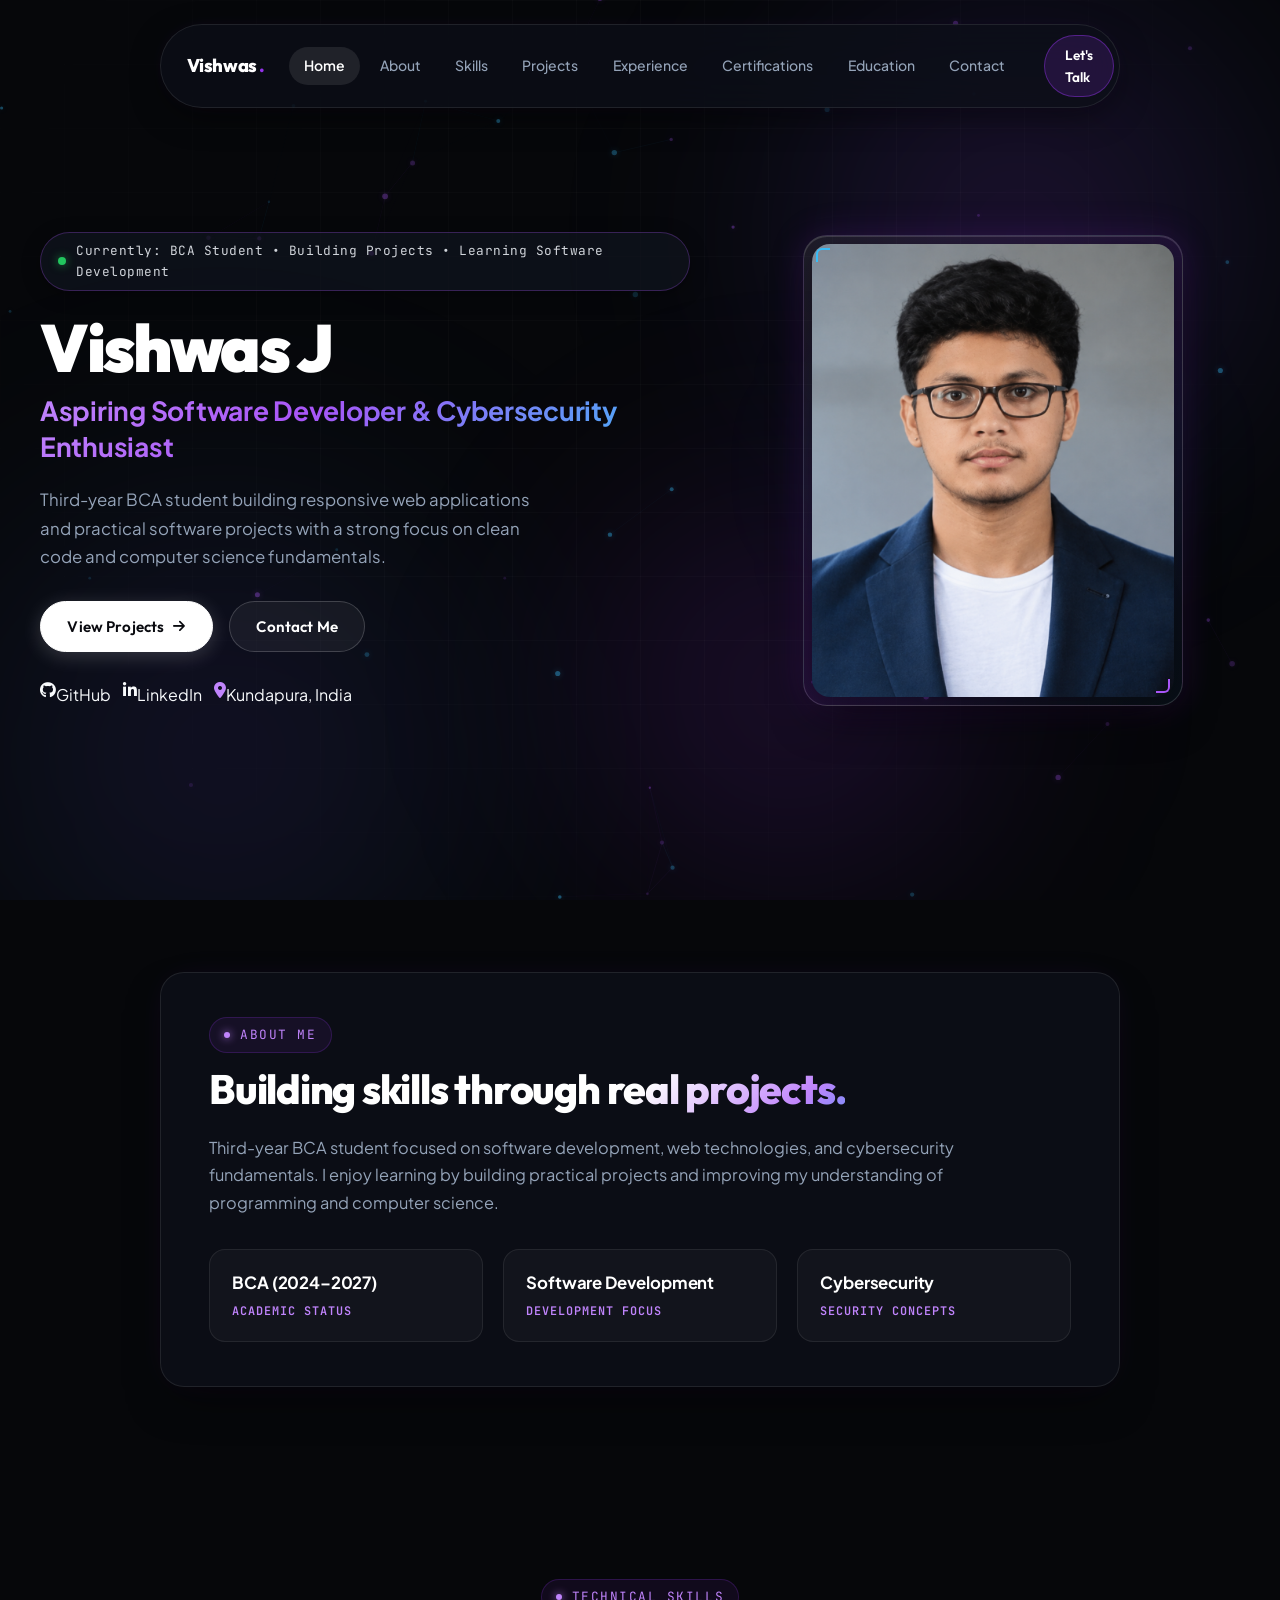
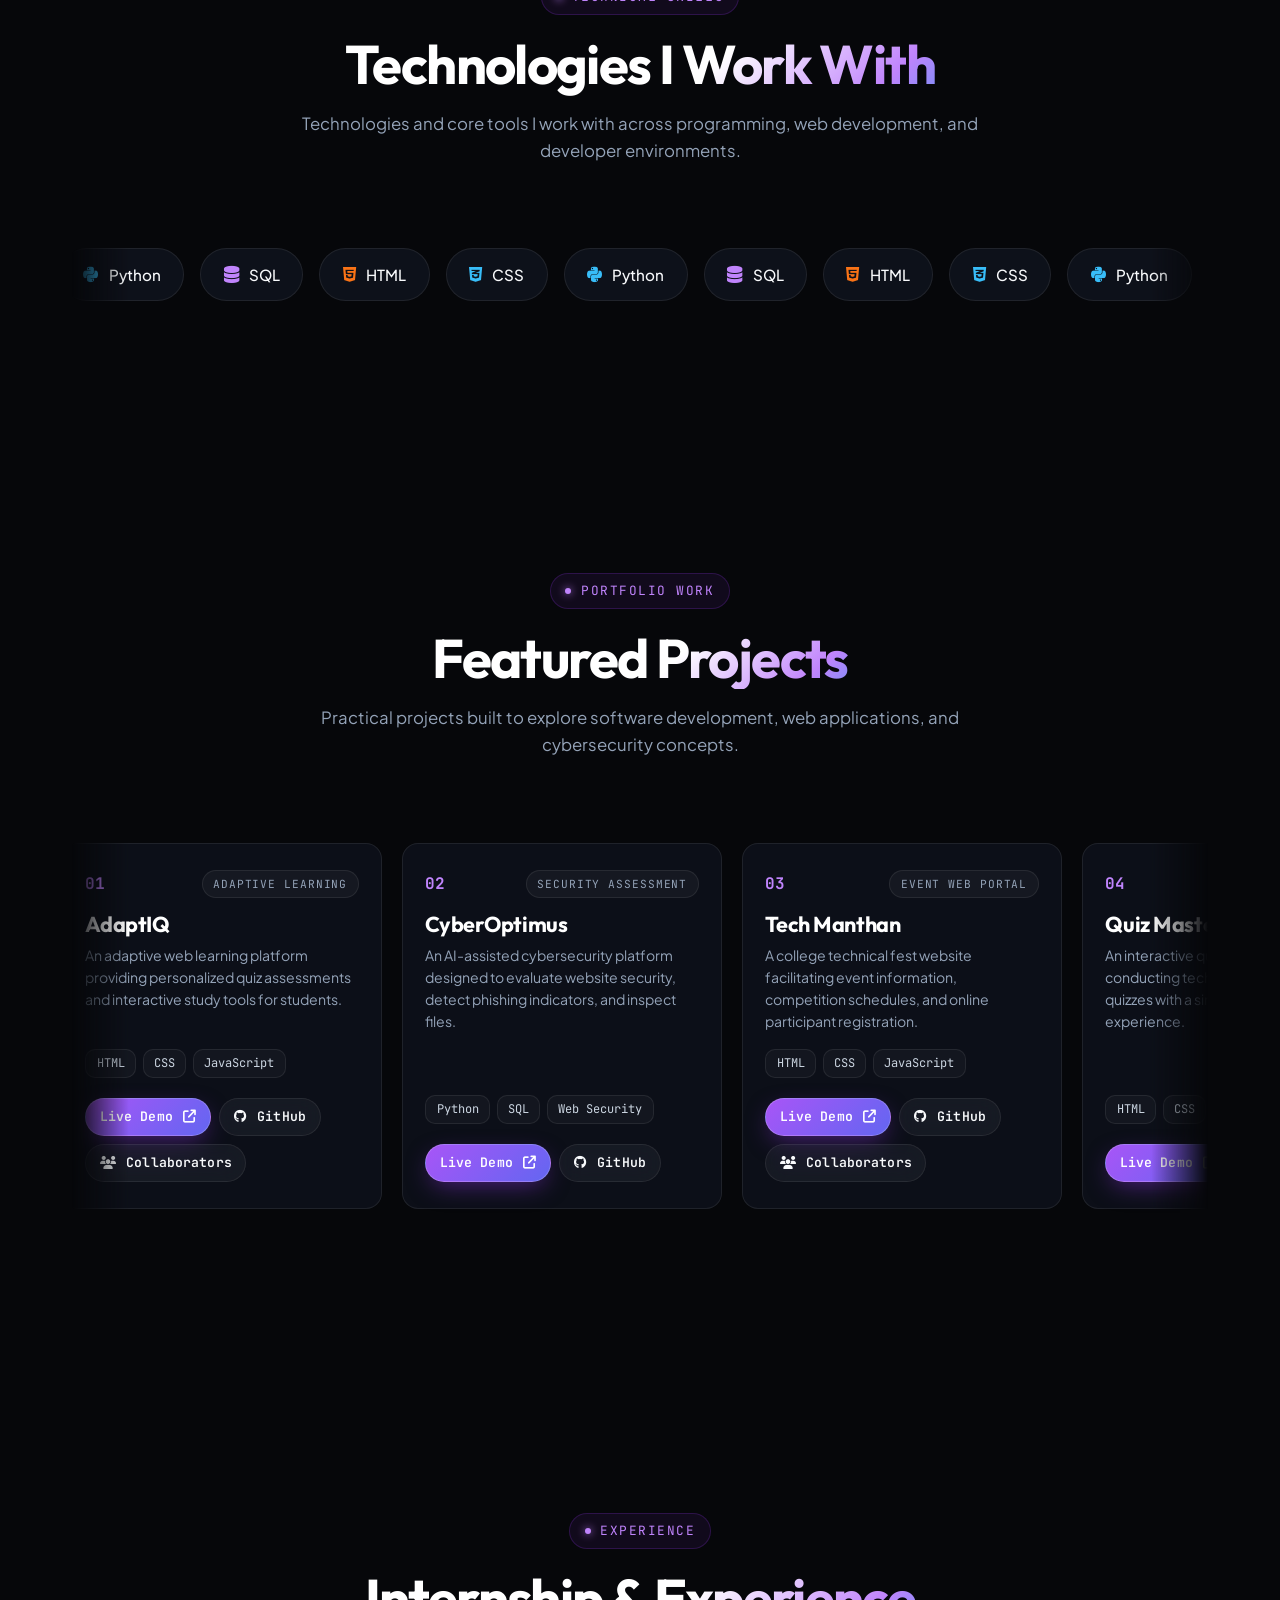
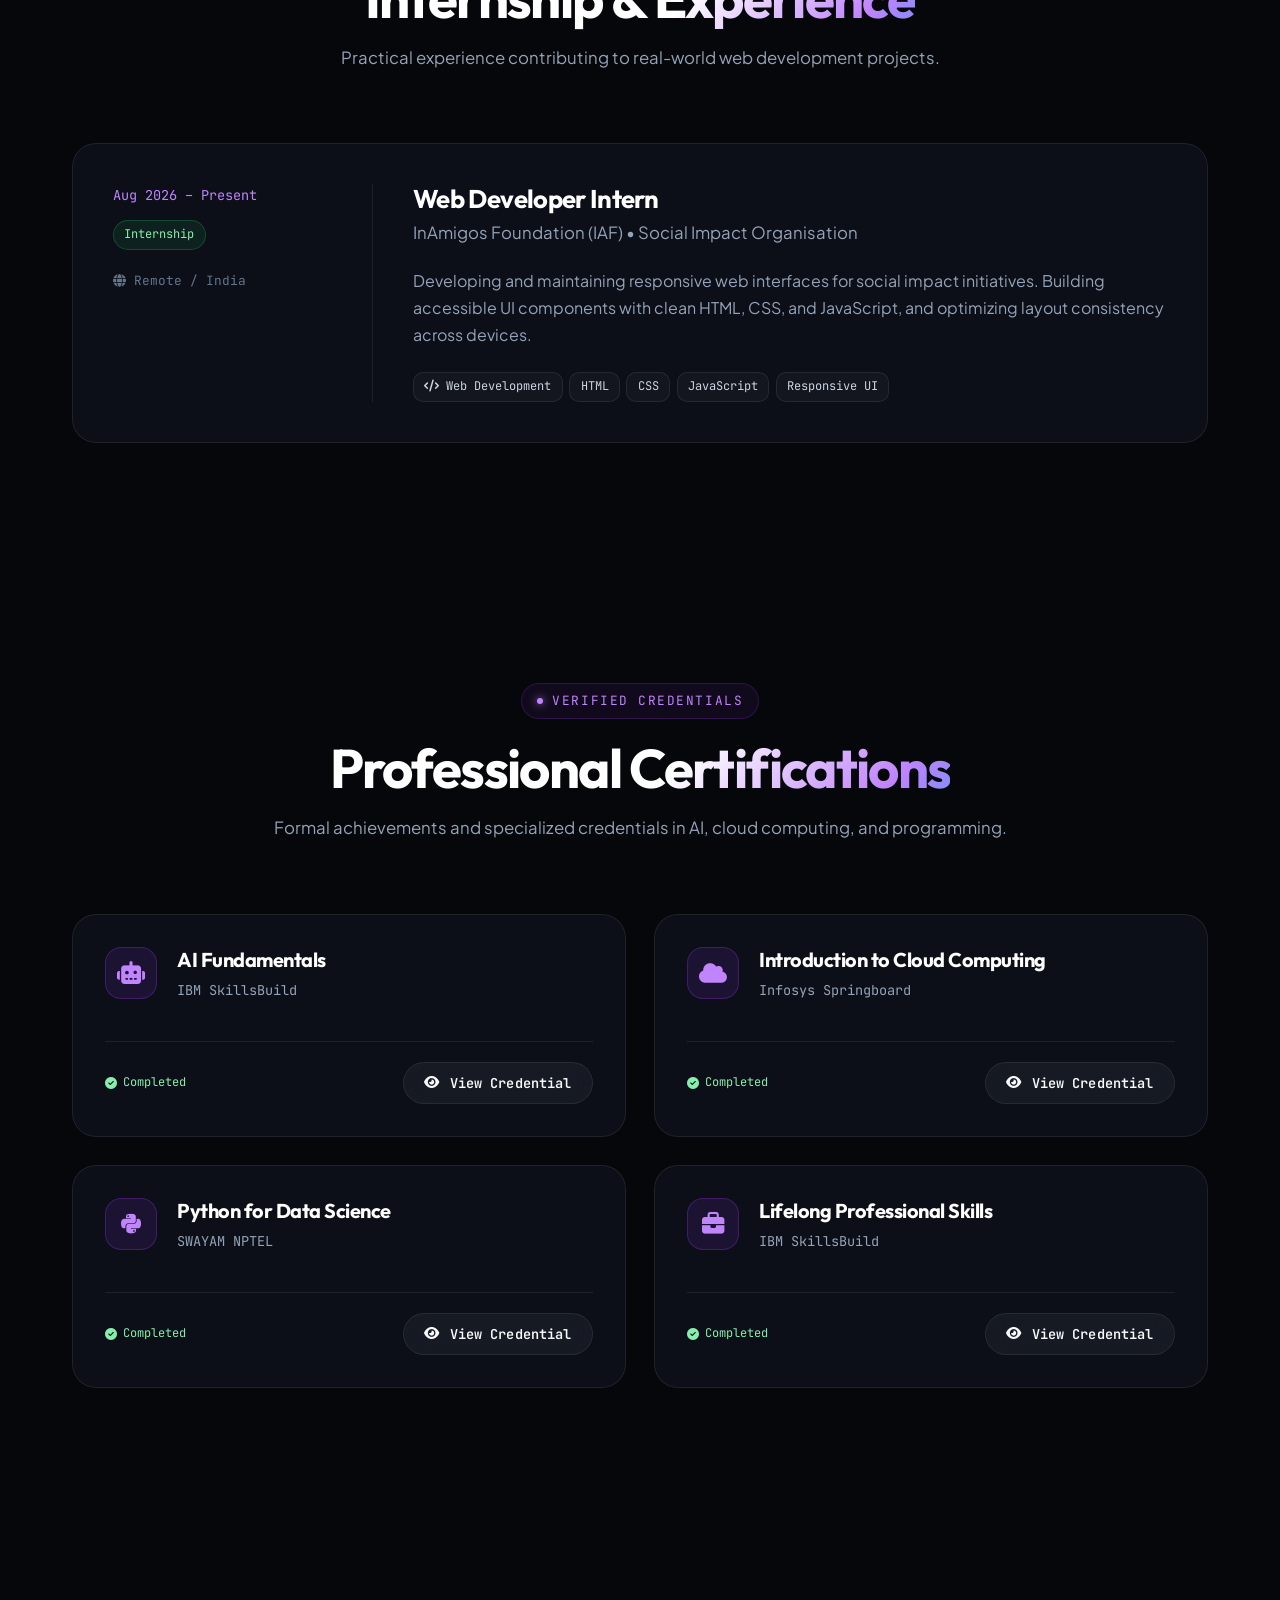
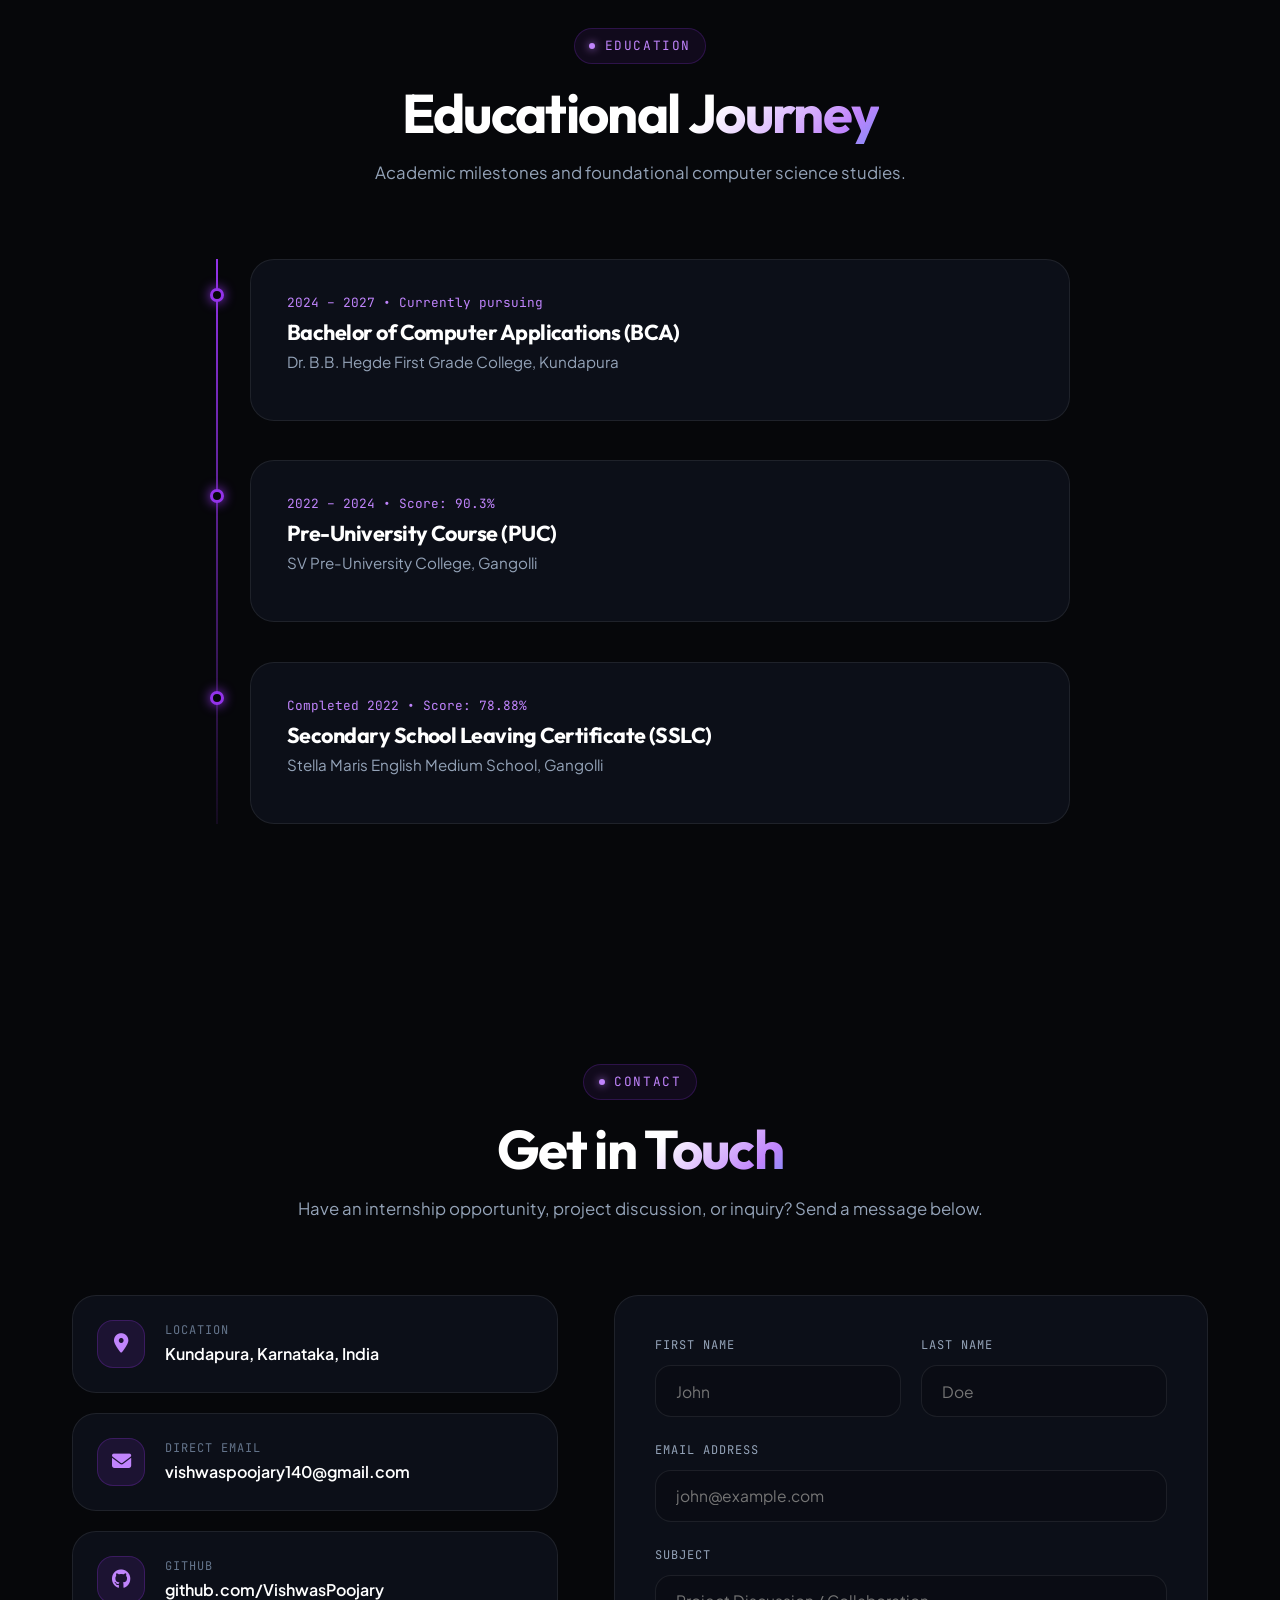
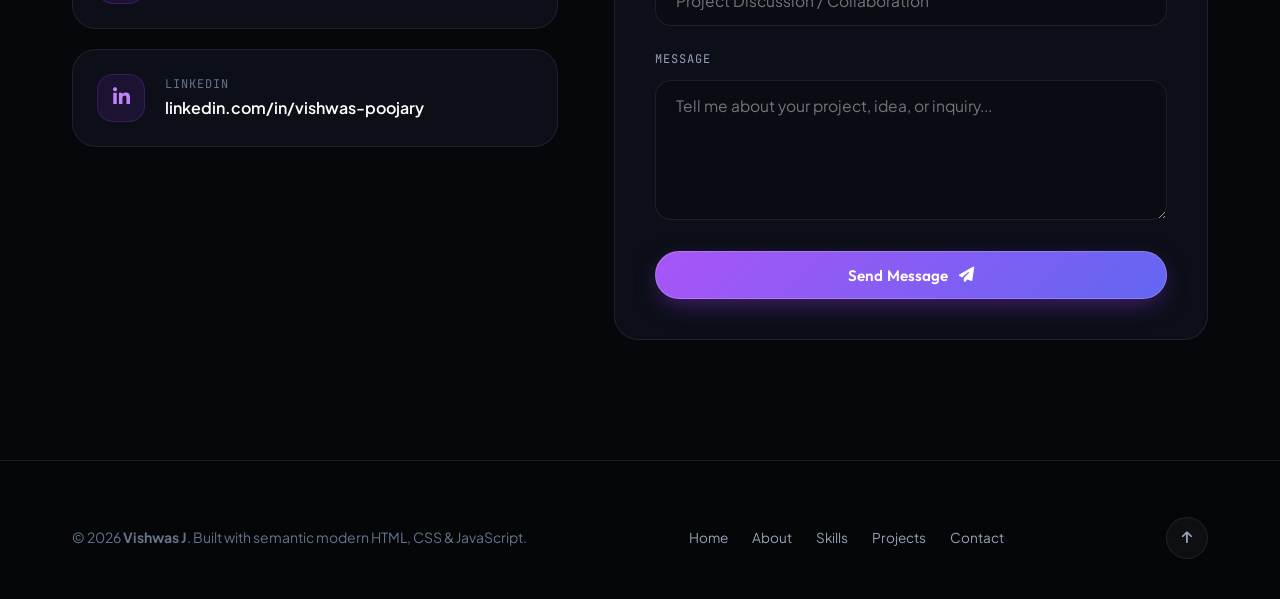
==== commit 8c664b68: "Updated portfolio website" ====
--- a/index.html
+++ b/index.html
@@ -1,19 +1,26 @@
 <!DOCTYPE html>
 <html lang="en">
+
 <head>
   <meta charset="UTF-8">
   <meta name="viewport" content="width=device-width, initial-scale=1.0">
-  <meta name="description" content="Portfolio of Vishwas J - 3rd Year BCA Student at Dr. B.B. Hegde First Grade College, Kundapura. Aspiring Software Developer.">
-  <meta name="keywords" content="Vishwas J, BCA Student, Kundapura, Software Developer, Cybersecurity, AdaptIQ, CyberOptimus, Tech Manthan">
+  <meta name="description"
+    content="Portfolio of Vishwas J - 3rd Year BCA Student at Dr. B.B. Hegde First Grade College, Kundapura. Aspiring Software Developer.">
+  <meta name="keywords"
+    content="Vishwas J, BCA Student, Kundapura, Software Developer, Cybersecurity, AdaptIQ, CyberOptimus, Tech Manthan, Quiz Master">
   <meta name="author" content="Vishwas J">
 
   <!-- Open Graph Meta Tags -->
   <meta property="og:title" content="Vishwas J | Aspiring Software Developer & BCA Student">
-  <meta property="og:description" content="Portfolio of Vishwas J - Third-year BCA student building responsive web applications and practical software projects.">
+  <meta property="og:description"
+    content="Portfolio of Vishwas J - Third-year BCA student building responsive web applications and practical software projects.">
   <meta property="og:type" content="website">
   <meta property="og:image" content="images/vishwas_hero.png">
 
   <title>Vishwas J | Aspiring Software Developer & BCA Student</title>
+
+  <!-- Favicon -->
+  <link rel="icon" type="image/svg+xml" href="favicon.svg">
 
   <!-- Font Awesome Icons -->
   <link rel="stylesheet" href="https://cdnjs.cloudflare.com/ajax/libs/font-awesome/6.5.1/css/all.min.css">
@@ -22,11 +29,14 @@
   <link rel="stylesheet" href="css/style.css">
   <link rel="stylesheet" href="css/animations.css">
   <link rel="stylesheet" href="css/responsive.css">
+  <link rel="stylesheet" href="css/effects.css">
 </head>
+
 <body>
 
   <!-- Ambient Cinematic Background Lighting -->
   <div class="ambient-glow-wrapper" aria-hidden="true">
+    <canvas id="bg-network-canvas" class="bg-network-canvas"></canvas>
     <div class="ambient-glow-1"></div>
     <div class="ambient-glow-2"></div>
     <div class="ambient-glow-3"></div>
@@ -71,62 +81,70 @@
          1. HERO SECTION
          ========================================================================== -->
     <section class="hero section" id="home">
-      <div class="container hero-ref-container">
-        
-        <!-- Left Column: Title & Scroll Cue -->
-        <div class="hero-ref-col hero-ref-left reveal-on-scroll">
-          <div class="hero-ref-eyebrow">
-            <span class="hero-ref-eyebrow-pill">HELLO, I'M <strong>VISHWAS J</strong></span>
-          </div>
-
-          <h1 class="hero-ref-title">
-            ASPIRING<br>
-            <span class="gradient-text">SOFTWARE DEVELOPER</span>
-          </h1>
-
-          <div class="hero-ref-scroll-wrap">
-            <a href="#about" class="hero-ref-scroll" aria-label="Scroll to About Section">
-              <span class="scrub-dot"></span> Explore Portfolio
-            </a>
-          </div>
-        </div>
-
-        <!-- Center Column: Ambient Glow & Seamless Portrait -->
-        <div class="hero-ref-col hero-ref-center reveal-on-scroll delay-100">
-          <div class="hero-portrait-stage">
-            <div class="hero-portrait-ambient-glow"></div>
-            <div class="hero-portrait-wrapper">
-              <img src="images/vishwas_hero.png" alt="Vishwas J" class="hero-portrait-img" width="820" height="1024" fetchpriority="high" loading="eager">
-            </div>
-          </div>
-        </div>
-
-        <!-- Right Column: Bio, CTAs & Socials -->
-        <div class="hero-ref-col hero-ref-right reveal-on-scroll delay-150">
-          <p class="hero-ref-desc">
-            Third-year BCA student building responsive web applications and practical software projects with a strong focus on clean code and computer science fundamentals.
+      <div class="container hero-container-modern">
+
+        <!-- Left Column: Content & Actions -->
+        <div class="hero-content-col reveal-on-scroll">
+
+          <!-- Factual Status Pill -->
+          <div class="hero-status-pill">
+            <span class="status-indicator-dot"></span>
+            <span>Currently: BCA Student • Building Projects • Learning Software Development</span>
+          </div>
+
+          <!-- Main Visual Focus: Name -->
+          <h1 class="hero-name">Vishwas J</h1>
+
+          <!-- Professional Headline -->
+          <p class="hero-headline">
+            <span class="headline-gradient">Aspiring Software Developer &amp; Cybersecurity Enthusiast</span>
           </p>
 
-          <div class="hero-ref-actions">
+          <!-- Honest Introduction -->
+          <p class="hero-intro">
+            Third-year BCA student building responsive web applications and practical software projects with a strong
+            focus on clean code and computer science fundamentals.
+          </p>
+
+          <!-- Primary & Secondary CTAs -->
+          <div class="hero-cta-group">
             <a href="#projects" class="btn btn-primary btn-pill">
-              <span>View My Work</span>
+              <span>View Projects</span>
+              <i class="fa-solid fa-arrow-right"></i>
             </a>
             <a href="#contact" class="btn btn-secondary btn-pill">
               <span>Contact Me</span>
             </a>
           </div>
 
-          <div class="hero-ref-meta">
-            <a href="https://github.com/VishwasPoojary" target="_blank" rel="noopener noreferrer" class="social-pill" aria-label="GitHub Profile">
+          <!-- Authentic Meta & Social Links -->
+          <div class="hero-social-row">
+            <a href="https://github.com/VishwasPoojary" target="_blank" rel="noopener noreferrer" class="social-pill"
+              aria-label="GitHub Profile">
               <i class="fa-brands fa-github"></i> GitHub
             </a>
-            <a href="https://www.linkedin.com/in/vishwas-poojary-819846378/" target="_blank" rel="noopener noreferrer" class="social-pill" aria-label="LinkedIn Profile">
+            <a href="https://www.linkedin.com/in/vishwas-poojary-819846378/" target="_blank" rel="noopener noreferrer"
+              class="social-pill" aria-label="LinkedIn Profile">
               <i class="fa-brands fa-linkedin-in"></i> LinkedIn
             </a>
             <span class="social-pill">
               <i class="fa-solid fa-location-dot" style="color: #c084fc;"></i> Kundapura, India
             </span>
           </div>
+
+        </div>
+
+        <!-- Right Column: Framed Modern Portrait Stage -->
+        <div class="hero-visual-col reveal-on-scroll delay-100">
+          <div class="hero-frame-wrapper">
+            <div class="hero-frame-ambient-glow"></div>
+            <div class="hero-photo-frame">
+              <div class="hero-frame-corner corner-tl"></div>
+              <div class="hero-frame-corner corner-br"></div>
+              <img src="images/vishwas_profile.png?v=3" alt="Vishwas J - Aspiring Software Developer"
+                class="hero-portrait-img" width="820" height="1024" fetchpriority="high" loading="eager">
+            </div>
+          </div>
         </div>
 
       </div>
@@ -137,7 +155,7 @@
          ========================================================================= -->
     <section class="section about-section" id="about">
       <div class="container">
-        
+
         <div class="about-card-unified glass-card reveal-on-scroll">
           <div class="about-inner-content">
             <div class="eyebrow">
@@ -149,7 +167,9 @@
             </h2>
 
             <p class="about-ref-desc">
-              Third-year BCA student focused on software development, web technologies, and cybersecurity fundamentals. I enjoy learning by building practical projects and improving my understanding of programming and computer science.
+              Third-year BCA student focused on software development, web technologies, and cybersecurity fundamentals.
+              I enjoy learning by building practical projects and improving my understanding of programming and computer
+              science.
             </p>
 
             <div class="about-ref-stats">
@@ -179,7 +199,7 @@
          ========================================================================== -->
     <section class="section" id="skills">
       <div class="container">
-        
+
         <div class="section-header reveal-on-scroll">
           <div class="eyebrow">
             <span class="eyebrow-dot"></span> Technical Skills
@@ -202,30 +222,50 @@
               <div class="tech-chip"><i class="fa-brands fa-html5" style="color: #f97316;"></i> HTML</div>
               <div class="tech-chip"><i class="fa-brands fa-css3-alt" style="color: #38bdf8;"></i> CSS</div>
               <!-- Set 2 -->
-              <div class="tech-chip" aria-hidden="true"><i class="fa-brands fa-python" style="color: #38bdf8;"></i> Python</div>
-              <div class="tech-chip" aria-hidden="true"><i class="fa-solid fa-database" style="color: #c084fc;"></i> SQL</div>
-              <div class="tech-chip" aria-hidden="true"><i class="fa-brands fa-html5" style="color: #f97316;"></i> HTML</div>
-              <div class="tech-chip" aria-hidden="true"><i class="fa-brands fa-css3-alt" style="color: #38bdf8;"></i> CSS</div>
+              <div class="tech-chip" aria-hidden="true"><i class="fa-brands fa-python" style="color: #38bdf8;"></i>
+                Python</div>
+              <div class="tech-chip" aria-hidden="true"><i class="fa-solid fa-database" style="color: #c084fc;"></i> SQL
+              </div>
+              <div class="tech-chip" aria-hidden="true"><i class="fa-brands fa-html5" style="color: #f97316;"></i> HTML
+              </div>
+              <div class="tech-chip" aria-hidden="true"><i class="fa-brands fa-css3-alt" style="color: #38bdf8;"></i>
+                CSS</div>
               <!-- Set 3 -->
-              <div class="tech-chip" aria-hidden="true"><i class="fa-brands fa-python" style="color: #38bdf8;"></i> Python</div>
-              <div class="tech-chip" aria-hidden="true"><i class="fa-solid fa-database" style="color: #c084fc;"></i> SQL</div>
-              <div class="tech-chip" aria-hidden="true"><i class="fa-brands fa-html5" style="color: #f97316;"></i> HTML</div>
-              <div class="tech-chip" aria-hidden="true"><i class="fa-brands fa-css3-alt" style="color: #38bdf8;"></i> CSS</div>
+              <div class="tech-chip" aria-hidden="true"><i class="fa-brands fa-python" style="color: #38bdf8;"></i>
+                Python</div>
+              <div class="tech-chip" aria-hidden="true"><i class="fa-solid fa-database" style="color: #c084fc;"></i> SQL
+              </div>
+              <div class="tech-chip" aria-hidden="true"><i class="fa-brands fa-html5" style="color: #f97316;"></i> HTML
+              </div>
+              <div class="tech-chip" aria-hidden="true"><i class="fa-brands fa-css3-alt" style="color: #38bdf8;"></i>
+                CSS</div>
               <!-- Set 4 -->
-              <div class="tech-chip" aria-hidden="true"><i class="fa-brands fa-python" style="color: #38bdf8;"></i> Python</div>
-              <div class="tech-chip" aria-hidden="true"><i class="fa-solid fa-database" style="color: #c084fc;"></i> SQL</div>
-              <div class="tech-chip" aria-hidden="true"><i class="fa-brands fa-html5" style="color: #f97316;"></i> HTML</div>
-              <div class="tech-chip" aria-hidden="true"><i class="fa-brands fa-css3-alt" style="color: #38bdf8;"></i> CSS</div>
+              <div class="tech-chip" aria-hidden="true"><i class="fa-brands fa-python" style="color: #38bdf8;"></i>
+                Python</div>
+              <div class="tech-chip" aria-hidden="true"><i class="fa-solid fa-database" style="color: #c084fc;"></i> SQL
+              </div>
+              <div class="tech-chip" aria-hidden="true"><i class="fa-brands fa-html5" style="color: #f97316;"></i> HTML
+              </div>
+              <div class="tech-chip" aria-hidden="true"><i class="fa-brands fa-css3-alt" style="color: #38bdf8;"></i>
+                CSS</div>
               <!-- Set 5 -->
-              <div class="tech-chip" aria-hidden="true"><i class="fa-brands fa-python" style="color: #38bdf8;"></i> Python</div>
-              <div class="tech-chip" aria-hidden="true"><i class="fa-solid fa-database" style="color: #c084fc;"></i> SQL</div>
-              <div class="tech-chip" aria-hidden="true"><i class="fa-brands fa-html5" style="color: #f97316;"></i> HTML</div>
-              <div class="tech-chip" aria-hidden="true"><i class="fa-brands fa-css3-alt" style="color: #38bdf8;"></i> CSS</div>
+              <div class="tech-chip" aria-hidden="true"><i class="fa-brands fa-python" style="color: #38bdf8;"></i>
+                Python</div>
+              <div class="tech-chip" aria-hidden="true"><i class="fa-solid fa-database" style="color: #c084fc;"></i> SQL
+              </div>
+              <div class="tech-chip" aria-hidden="true"><i class="fa-brands fa-html5" style="color: #f97316;"></i> HTML
+              </div>
+              <div class="tech-chip" aria-hidden="true"><i class="fa-brands fa-css3-alt" style="color: #38bdf8;"></i>
+                CSS</div>
               <!-- Set 6 -->
-              <div class="tech-chip" aria-hidden="true"><i class="fa-brands fa-python" style="color: #38bdf8;"></i> Python</div>
-              <div class="tech-chip" aria-hidden="true"><i class="fa-solid fa-database" style="color: #c084fc;"></i> SQL</div>
-              <div class="tech-chip" aria-hidden="true"><i class="fa-brands fa-html5" style="color: #f97316;"></i> HTML</div>
-              <div class="tech-chip" aria-hidden="true"><i class="fa-brands fa-css3-alt" style="color: #38bdf8;"></i> CSS</div>
+              <div class="tech-chip" aria-hidden="true"><i class="fa-brands fa-python" style="color: #38bdf8;"></i>
+                Python</div>
+              <div class="tech-chip" aria-hidden="true"><i class="fa-solid fa-database" style="color: #c084fc;"></i> SQL
+              </div>
+              <div class="tech-chip" aria-hidden="true"><i class="fa-brands fa-html5" style="color: #f97316;"></i> HTML
+              </div>
+              <div class="tech-chip" aria-hidden="true"><i class="fa-brands fa-css3-alt" style="color: #38bdf8;"></i>
+                CSS</div>
             </div>
           </div>
         </div>
@@ -238,7 +278,7 @@
          ========================================================================== -->
     <section class="section" id="projects">
       <div class="container">
-        
+
         <div class="section-header reveal-on-scroll">
           <div class="eyebrow">
             <span class="eyebrow-dot"></span> Portfolio Work
@@ -255,7 +295,7 @@
         <div class="scroll-row-container reveal-on-scroll delay-100">
           <div class="scroll-row-wrapper" id="projects-scroll-wrapper" aria-label="Projects Row">
             <div class="scroll-row-track projects-scroll-track" id="projects-scroll-track">
-              
+
               <!-- Project 01: AdaptIQ -->
               <article class="featured-project-card project-carousel-card">
                 <div class="project-card-inner">
@@ -265,7 +305,8 @@
                   </div>
                   <h3 class="project-title">AdaptIQ</h3>
                   <p class="project-desc">
-                    An adaptive web learning platform providing personalized quiz assessments and interactive study tools for students.
+                    An adaptive web learning platform providing personalized quiz assessments and interactive study
+                    tools for students.
                   </p>
                   <div class="project-tech-pills">
                     <span class="tech-tag">HTML</span>
@@ -273,10 +314,12 @@
                     <span class="tech-tag">JavaScript</span>
                   </div>
                   <div class="project-actions">
-                    <a href="https://vishwaspoojary.github.io/AdaptIQ/" target="_blank" rel="noopener noreferrer" class="btn btn-primary btn-sm">
-                      <span>Live Demo</span> <i class="fa-solid fa-arrow-up-right-from-square"></i>
-                    </a>
-                    <a href="https://github.com/VishwasPoojary/AdaptIQ" target="_blank" rel="noopener noreferrer" class="btn btn-secondary btn-sm">
+                    <a href="https://vishwaspoojary.github.io/AdaptIQ/" target="_blank" rel="noopener noreferrer"
+                      class="btn btn-primary btn-sm">
+                      <span>Live Demo</span> <i class="fa-solid fa-arrow-up-right-from-square"></i>
+                    </a>
+                    <a href="https://github.com/VishwasPoojary/AdaptIQ" target="_blank" rel="noopener noreferrer"
+                      class="btn btn-secondary btn-sm">
                       <i class="fa-brands fa-github"></i> <span>GitHub</span>
                     </a>
                     <a href="collaborators.html" class="btn btn-secondary btn-sm">
@@ -295,7 +338,8 @@
                   </div>
                   <h3 class="project-title">CyberOptimus</h3>
                   <p class="project-desc">
-                    An AI-assisted cybersecurity platform designed to evaluate website security, detect phishing indicators, and inspect files.
+                    An AI-assisted cybersecurity platform designed to evaluate website security, detect phishing
+                    indicators, and inspect files.
                   </p>
                   <div class="project-tech-pills">
                     <span class="tech-tag">Python</span>
@@ -303,10 +347,12 @@
                     <span class="tech-tag">Web Security</span>
                   </div>
                   <div class="project-actions">
-                    <a href="https://cyberoptimus.onrender.com" target="_blank" rel="noopener noreferrer" class="btn btn-primary btn-sm">
-                      <span>Live Demo</span> <i class="fa-solid fa-arrow-up-right-from-square"></i>
-                    </a>
-                    <a href="https://github.com" target="_blank" rel="noopener noreferrer" class="btn btn-secondary btn-sm">
+                    <a href="https://cyberoptimus.onrender.com" target="_blank" rel="noopener noreferrer"
+                      class="btn btn-primary btn-sm">
+                      <span>Live Demo</span> <i class="fa-solid fa-arrow-up-right-from-square"></i>
+                    </a>
+                    <a href="https://github.com" target="_blank" rel="noopener noreferrer"
+                      class="btn btn-secondary btn-sm">
                       <i class="fa-brands fa-github"></i> <span>GitHub</span>
                     </a>
                   </div>
@@ -322,7 +368,8 @@
                   </div>
                   <h3 class="project-title">Tech Manthan</h3>
                   <p class="project-desc">
-                    A college technical fest website facilitating event information, competition schedules, and online participant registration.
+                    A college technical fest website facilitating event information, competition schedules, and online
+                    participant registration.
                   </p>
                   <div class="project-tech-pills">
                     <span class="tech-tag">HTML</span>
@@ -330,10 +377,12 @@
                     <span class="tech-tag">JavaScript</span>
                   </div>
                   <div class="project-actions">
-                    <a href="https://vishwaspoojary.github.io/Tech-Manthan-6.0/" target="_blank" rel="noopener noreferrer" class="btn btn-primary btn-sm">
-                      <span>Live Demo</span> <i class="fa-solid fa-arrow-up-right-from-square"></i>
-                    </a>
-                    <a href="https://github.com/VishwasPoojary/Tech-Manthan-6.0" target="_blank" rel="noopener noreferrer" class="btn btn-secondary btn-sm">
+                    <a href="https://vishwaspoojary.github.io/Tech-Manthan-6.0/" target="_blank"
+                      rel="noopener noreferrer" class="btn btn-primary btn-sm">
+                      <span>Live Demo</span> <i class="fa-solid fa-arrow-up-right-from-square"></i>
+                    </a>
+                    <a href="https://github.com/VishwasPoojary/Tech-Manthan-6.0" target="_blank"
+                      rel="noopener noreferrer" class="btn btn-secondary btn-sm">
                       <i class="fa-brands fa-github"></i> <span>GitHub</span>
                     </a>
                     <a href="tech-manthan-collaborators.html" class="btn btn-secondary btn-sm">
@@ -343,16 +392,17 @@
                 </div>
               </article>
 
-              <!-- Set 2 for smooth continuous loop -->
-              <article class="featured-project-card project-carousel-card" aria-hidden="true">
-                <div class="project-card-inner">
-                  <div class="project-card-meta">
-                    <span class="project-number">01</span>
-                    <span class="project-category-pill">Adaptive Learning</span>
-                  </div>
-                  <h3 class="project-title">AdaptIQ</h3>
-                  <p class="project-desc">
-                    An adaptive web learning platform providing personalized quiz assessments and interactive study tools for students.
+              <!-- Project 04: Quiz Master -->
+              <article class="featured-project-card project-carousel-card">
+                <div class="project-card-inner">
+                  <div class="project-card-meta">
+                    <span class="project-number">04</span>
+                    <span class="project-category-pill">Interactive Quiz</span>
+                  </div>
+                  <h3 class="project-title">Quiz Master</h3>
+                  <p class="project-desc">
+                    An interactive quiz website designed for conducting technical and educational quizzes with a simple
+                    and engaging user experience.
                   </p>
                   <div class="project-tech-pills">
                     <span class="tech-tag">HTML</span>
@@ -360,10 +410,42 @@
                     <span class="tech-tag">JavaScript</span>
                   </div>
                   <div class="project-actions">
-                    <a href="https://vishwaspoojary.github.io/AdaptIQ/" target="_blank" rel="noopener noreferrer" class="btn btn-primary btn-sm" tabindex="-1">
-                      <span>Live Demo</span> <i class="fa-solid fa-arrow-up-right-from-square"></i>
-                    </a>
-                    <a href="https://github.com/VishwasPoojary/AdaptIQ" target="_blank" rel="noopener noreferrer" class="btn btn-secondary btn-sm" tabindex="-1">
+                    <a href="https://vishwaspoojary.github.io/Quiz_Master/" target="_blank" rel="noopener noreferrer"
+                      class="btn btn-primary btn-sm">
+                      <span>Live Demo</span> <i class="fa-solid fa-arrow-up-right-from-square"></i>
+                    </a>
+                    <a href="https://github.com/VishwasPoojary/Quiz_Master" target="_blank" rel="noopener noreferrer"
+                      class="btn btn-secondary btn-sm">
+                      <i class="fa-brands fa-github"></i> <span>GitHub</span>
+                    </a>
+                  </div>
+                </div>
+              </article>
+
+              <!-- Set 2 for smooth continuous loop -->
+              <article class="featured-project-card project-carousel-card" aria-hidden="true">
+                <div class="project-card-inner">
+                  <div class="project-card-meta">
+                    <span class="project-number">01</span>
+                    <span class="project-category-pill">Adaptive Learning</span>
+                  </div>
+                  <h3 class="project-title">AdaptIQ</h3>
+                  <p class="project-desc">
+                    An adaptive web learning platform providing personalized quiz assessments and interactive study
+                    tools for students.
+                  </p>
+                  <div class="project-tech-pills">
+                    <span class="tech-tag">HTML</span>
+                    <span class="tech-tag">CSS</span>
+                    <span class="tech-tag">JavaScript</span>
+                  </div>
+                  <div class="project-actions">
+                    <a href="https://vishwaspoojary.github.io/AdaptIQ/" target="_blank" rel="noopener noreferrer"
+                      class="btn btn-primary btn-sm" tabindex="-1">
+                      <span>Live Demo</span> <i class="fa-solid fa-arrow-up-right-from-square"></i>
+                    </a>
+                    <a href="https://github.com/VishwasPoojary/AdaptIQ" target="_blank" rel="noopener noreferrer"
+                      class="btn btn-secondary btn-sm" tabindex="-1">
                       <i class="fa-brands fa-github"></i> <span>GitHub</span>
                     </a>
                     <a href="collaborators.html" class="btn btn-secondary btn-sm" tabindex="-1">
@@ -381,7 +463,8 @@
                   </div>
                   <h3 class="project-title">CyberOptimus</h3>
                   <p class="project-desc">
-                    An AI-assisted cybersecurity platform designed to evaluate website security, detect phishing indicators, and inspect files.
+                    An AI-assisted cybersecurity platform designed to evaluate website security, detect phishing
+                    indicators, and inspect files.
                   </p>
                   <div class="project-tech-pills">
                     <span class="tech-tag">Python</span>
@@ -389,10 +472,12 @@
                     <span class="tech-tag">Web Security</span>
                   </div>
                   <div class="project-actions">
-                    <a href="https://cyberoptimus.onrender.com" target="_blank" rel="noopener noreferrer" class="btn btn-primary btn-sm" tabindex="-1">
-                      <span>Live Demo</span> <i class="fa-solid fa-arrow-up-right-from-square"></i>
-                    </a>
-                    <a href="https://github.com" target="_blank" rel="noopener noreferrer" class="btn btn-secondary btn-sm" tabindex="-1">
+                    <a href="https://cyberoptimus.onrender.com" target="_blank" rel="noopener noreferrer"
+                      class="btn btn-primary btn-sm" tabindex="-1">
+                      <span>Live Demo</span> <i class="fa-solid fa-arrow-up-right-from-square"></i>
+                    </a>
+                    <a href="https://github.com" target="_blank" rel="noopener noreferrer"
+                      class="btn btn-secondary btn-sm" tabindex="-1">
                       <i class="fa-brands fa-github"></i> <span>GitHub</span>
                     </a>
                   </div>
@@ -407,7 +492,8 @@
                   </div>
                   <h3 class="project-title">Tech Manthan</h3>
                   <p class="project-desc">
-                    A college technical fest website facilitating event information, competition schedules, and online participant registration.
+                    A college technical fest website facilitating event information, competition schedules, and online
+                    participant registration.
                   </p>
                   <div class="project-tech-pills">
                     <span class="tech-tag">HTML</span>
@@ -415,10 +501,12 @@
                     <span class="tech-tag">JavaScript</span>
                   </div>
                   <div class="project-actions">
-                    <a href="https://vishwaspoojary.github.io/Tech-Manthan-6.0/" target="_blank" rel="noopener noreferrer" class="btn btn-primary btn-sm" tabindex="-1">
-                      <span>Live Demo</span> <i class="fa-solid fa-arrow-up-right-from-square"></i>
-                    </a>
-                    <a href="https://github.com/VishwasPoojary/Tech-Manthan-6.0" target="_blank" rel="noopener noreferrer" class="btn btn-secondary btn-sm" tabindex="-1">
+                    <a href="https://vishwaspoojary.github.io/Tech-Manthan-6.0/" target="_blank"
+                      rel="noopener noreferrer" class="btn btn-primary btn-sm" tabindex="-1">
+                      <span>Live Demo</span> <i class="fa-solid fa-arrow-up-right-from-square"></i>
+                    </a>
+                    <a href="https://github.com/VishwasPoojary/Tech-Manthan-6.0" target="_blank"
+                      rel="noopener noreferrer" class="btn btn-secondary btn-sm" tabindex="-1">
                       <i class="fa-brands fa-github"></i> <span>GitHub</span>
                     </a>
                     <a href="tech-manthan-collaborators.html" class="btn btn-secondary btn-sm" tabindex="-1">
@@ -428,16 +516,17 @@
                 </div>
               </article>
 
-              <!-- Set 3 -->
+              <!-- Project 04: Quiz Master (Set 2 clone) -->
               <article class="featured-project-card project-carousel-card" aria-hidden="true">
                 <div class="project-card-inner">
                   <div class="project-card-meta">
-                    <span class="project-number">01</span>
-                    <span class="project-category-pill">Adaptive Learning</span>
-                  </div>
-                  <h3 class="project-title">AdaptIQ</h3>
-                  <p class="project-desc">
-                    An adaptive web learning platform providing personalized quiz assessments and interactive study tools for students.
+                    <span class="project-number">04</span>
+                    <span class="project-category-pill">Interactive Quiz</span>
+                  </div>
+                  <h3 class="project-title">Quiz Master</h3>
+                  <p class="project-desc">
+                    An interactive quiz website designed for conducting technical and educational quizzes with a simple
+                    and engaging user experience.
                   </p>
                   <div class="project-tech-pills">
                     <span class="tech-tag">HTML</span>
@@ -445,10 +534,42 @@
                     <span class="tech-tag">JavaScript</span>
                   </div>
                   <div class="project-actions">
-                    <a href="https://vishwaspoojary.github.io/AdaptIQ/" target="_blank" rel="noopener noreferrer" class="btn btn-primary btn-sm" tabindex="-1">
-                      <span>Live Demo</span> <i class="fa-solid fa-arrow-up-right-from-square"></i>
-                    </a>
-                    <a href="https://github.com/VishwasPoojary/AdaptIQ" target="_blank" rel="noopener noreferrer" class="btn btn-secondary btn-sm" tabindex="-1">
+                    <a href="https://vishwaspoojary.github.io/Quiz_Master/" target="_blank" rel="noopener noreferrer"
+                      class="btn btn-primary btn-sm" tabindex="-1">
+                      <span>Live Demo</span> <i class="fa-solid fa-arrow-up-right-from-square"></i>
+                    </a>
+                    <a href="https://github.com/VishwasPoojary/Quiz_Master" target="_blank" rel="noopener noreferrer"
+                      class="btn btn-secondary btn-sm" tabindex="-1">
+                      <i class="fa-brands fa-github"></i> <span>GitHub</span>
+                    </a>
+                  </div>
+                </div>
+              </article>
+
+              <!-- Set 3 -->
+              <article class="featured-project-card project-carousel-card" aria-hidden="true">
+                <div class="project-card-inner">
+                  <div class="project-card-meta">
+                    <span class="project-number">01</span>
+                    <span class="project-category-pill">Adaptive Learning</span>
+                  </div>
+                  <h3 class="project-title">AdaptIQ</h3>
+                  <p class="project-desc">
+                    An adaptive web learning platform providing personalized quiz assessments and interactive study
+                    tools for students.
+                  </p>
+                  <div class="project-tech-pills">
+                    <span class="tech-tag">HTML</span>
+                    <span class="tech-tag">CSS</span>
+                    <span class="tech-tag">JavaScript</span>
+                  </div>
+                  <div class="project-actions">
+                    <a href="https://vishwaspoojary.github.io/AdaptIQ/" target="_blank" rel="noopener noreferrer"
+                      class="btn btn-primary btn-sm" tabindex="-1">
+                      <span>Live Demo</span> <i class="fa-solid fa-arrow-up-right-from-square"></i>
+                    </a>
+                    <a href="https://github.com/VishwasPoojary/AdaptIQ" target="_blank" rel="noopener noreferrer"
+                      class="btn btn-secondary btn-sm" tabindex="-1">
                       <i class="fa-brands fa-github"></i> <span>GitHub</span>
                     </a>
                     <a href="collaborators.html" class="btn btn-secondary btn-sm" tabindex="-1">
@@ -466,7 +587,8 @@
                   </div>
                   <h3 class="project-title">CyberOptimus</h3>
                   <p class="project-desc">
-                    An AI-assisted cybersecurity platform designed to evaluate website security, detect phishing indicators, and inspect files.
+                    An AI-assisted cybersecurity platform designed to evaluate website security, detect phishing
+                    indicators, and inspect files.
                   </p>
                   <div class="project-tech-pills">
                     <span class="tech-tag">Python</span>
@@ -474,10 +596,12 @@
                     <span class="tech-tag">Web Security</span>
                   </div>
                   <div class="project-actions">
-                    <a href="https://cyberoptimus.onrender.com" target="_blank" rel="noopener noreferrer" class="btn btn-primary btn-sm" tabindex="-1">
-                      <span>Live Demo</span> <i class="fa-solid fa-arrow-up-right-from-square"></i>
-                    </a>
-                    <a href="https://github.com" target="_blank" rel="noopener noreferrer" class="btn btn-secondary btn-sm" tabindex="-1">
+                    <a href="https://cyberoptimus.onrender.com" target="_blank" rel="noopener noreferrer"
+                      class="btn btn-primary btn-sm" tabindex="-1">
+                      <span>Live Demo</span> <i class="fa-solid fa-arrow-up-right-from-square"></i>
+                    </a>
+                    <a href="https://github.com" target="_blank" rel="noopener noreferrer"
+                      class="btn btn-secondary btn-sm" tabindex="-1">
                       <i class="fa-brands fa-github"></i> <span>GitHub</span>
                     </a>
                   </div>
@@ -492,7 +616,8 @@
                   </div>
                   <h3 class="project-title">Tech Manthan</h3>
                   <p class="project-desc">
-                    A college technical fest website facilitating event information, competition schedules, and online participant registration.
+                    A college technical fest website facilitating event information, competition schedules, and online
+                    participant registration.
                   </p>
                   <div class="project-tech-pills">
                     <span class="tech-tag">HTML</span>
@@ -500,10 +625,12 @@
                     <span class="tech-tag">JavaScript</span>
                   </div>
                   <div class="project-actions">
-                    <a href="https://vishwaspoojary.github.io/Tech-Manthan-6.0/" target="_blank" rel="noopener noreferrer" class="btn btn-primary btn-sm" tabindex="-1">
-                      <span>Live Demo</span> <i class="fa-solid fa-arrow-up-right-from-square"></i>
-                    </a>
-                    <a href="https://github.com/VishwasPoojary/Tech-Manthan-6.0" target="_blank" rel="noopener noreferrer" class="btn btn-secondary btn-sm" tabindex="-1">
+                    <a href="https://vishwaspoojary.github.io/Tech-Manthan-6.0/" target="_blank"
+                      rel="noopener noreferrer" class="btn btn-primary btn-sm" tabindex="-1">
+                      <span>Live Demo</span> <i class="fa-solid fa-arrow-up-right-from-square"></i>
+                    </a>
+                    <a href="https://github.com/VishwasPoojary/Tech-Manthan-6.0" target="_blank"
+                      rel="noopener noreferrer" class="btn btn-secondary btn-sm" tabindex="-1">
                       <i class="fa-brands fa-github"></i> <span>GitHub</span>
                     </a>
                     <a href="tech-manthan-collaborators.html" class="btn btn-secondary btn-sm" tabindex="-1">
@@ -513,16 +640,17 @@
                 </div>
               </article>
 
-              <!-- Set 4 -->
+              <!-- Project 04: Quiz Master (Set 3 clone) -->
               <article class="featured-project-card project-carousel-card" aria-hidden="true">
                 <div class="project-card-inner">
                   <div class="project-card-meta">
-                    <span class="project-number">01</span>
-                    <span class="project-category-pill">Adaptive Learning</span>
-                  </div>
-                  <h3 class="project-title">AdaptIQ</h3>
-                  <p class="project-desc">
-                    An adaptive web learning platform providing personalized quiz assessments and interactive study tools for students.
+                    <span class="project-number">04</span>
+                    <span class="project-category-pill">Interactive Quiz</span>
+                  </div>
+                  <h3 class="project-title">Quiz Master</h3>
+                  <p class="project-desc">
+                    An interactive quiz website designed for conducting technical and educational quizzes with a simple
+                    and engaging user experience.
                   </p>
                   <div class="project-tech-pills">
                     <span class="tech-tag">HTML</span>
@@ -530,10 +658,42 @@
                     <span class="tech-tag">JavaScript</span>
                   </div>
                   <div class="project-actions">
-                    <a href="https://vishwaspoojary.github.io/AdaptIQ/" target="_blank" rel="noopener noreferrer" class="btn btn-primary btn-sm" tabindex="-1">
-                      <span>Live Demo</span> <i class="fa-solid fa-arrow-up-right-from-square"></i>
-                    </a>
-                    <a href="https://github.com/VishwasPoojary/AdaptIQ" target="_blank" rel="noopener noreferrer" class="btn btn-secondary btn-sm" tabindex="-1">
+                    <a href="https://vishwaspoojary.github.io/Quiz_Master/" target="_blank" rel="noopener noreferrer"
+                      class="btn btn-primary btn-sm" tabindex="-1">
+                      <span>Live Demo</span> <i class="fa-solid fa-arrow-up-right-from-square"></i>
+                    </a>
+                    <a href="https://github.com/VishwasPoojary/Quiz_Master" target="_blank" rel="noopener noreferrer"
+                      class="btn btn-secondary btn-sm" tabindex="-1">
+                      <i class="fa-brands fa-github"></i> <span>GitHub</span>
+                    </a>
+                  </div>
+                </div>
+              </article>
+
+              <!-- Set 4 -->
+              <article class="featured-project-card project-carousel-card" aria-hidden="true">
+                <div class="project-card-inner">
+                  <div class="project-card-meta">
+                    <span class="project-number">01</span>
+                    <span class="project-category-pill">Adaptive Learning</span>
+                  </div>
+                  <h3 class="project-title">AdaptIQ</h3>
+                  <p class="project-desc">
+                    An adaptive web learning platform providing personalized quiz assessments and interactive study
+                    tools for students.
+                  </p>
+                  <div class="project-tech-pills">
+                    <span class="tech-tag">HTML</span>
+                    <span class="tech-tag">CSS</span>
+                    <span class="tech-tag">JavaScript</span>
+                  </div>
+                  <div class="project-actions">
+                    <a href="https://vishwaspoojary.github.io/AdaptIQ/" target="_blank" rel="noopener noreferrer"
+                      class="btn btn-primary btn-sm" tabindex="-1">
+                      <span>Live Demo</span> <i class="fa-solid fa-arrow-up-right-from-square"></i>
+                    </a>
+                    <a href="https://github.com/VishwasPoojary/AdaptIQ" target="_blank" rel="noopener noreferrer"
+                      class="btn btn-secondary btn-sm" tabindex="-1">
                       <i class="fa-brands fa-github"></i> <span>GitHub</span>
                     </a>
                     <a href="collaborators.html" class="btn btn-secondary btn-sm" tabindex="-1">
@@ -551,7 +711,8 @@
                   </div>
                   <h3 class="project-title">CyberOptimus</h3>
                   <p class="project-desc">
-                    An AI-assisted cybersecurity platform designed to evaluate website security, detect phishing indicators, and inspect files.
+                    An AI-assisted cybersecurity platform designed to evaluate website security, detect phishing
+                    indicators, and inspect files.
                   </p>
                   <div class="project-tech-pills">
                     <span class="tech-tag">Python</span>
@@ -559,10 +720,12 @@
                     <span class="tech-tag">Web Security</span>
                   </div>
                   <div class="project-actions">
-                    <a href="https://cyberoptimus.onrender.com" target="_blank" rel="noopener noreferrer" class="btn btn-primary btn-sm" tabindex="-1">
-                      <span>Live Demo</span> <i class="fa-solid fa-arrow-up-right-from-square"></i>
-                    </a>
-                    <a href="https://github.com" target="_blank" rel="noopener noreferrer" class="btn btn-secondary btn-sm" tabindex="-1">
+                    <a href="https://cyberoptimus.onrender.com" target="_blank" rel="noopener noreferrer"
+                      class="btn btn-primary btn-sm" tabindex="-1">
+                      <span>Live Demo</span> <i class="fa-solid fa-arrow-up-right-from-square"></i>
+                    </a>
+                    <a href="https://github.com" target="_blank" rel="noopener noreferrer"
+                      class="btn btn-secondary btn-sm" tabindex="-1">
                       <i class="fa-brands fa-github"></i> <span>GitHub</span>
                     </a>
                   </div>
@@ -577,7 +740,8 @@
                   </div>
                   <h3 class="project-title">Tech Manthan</h3>
                   <p class="project-desc">
-                    A college technical fest website facilitating event information, competition schedules, and online participant registration.
+                    A college technical fest website facilitating event information, competition schedules, and online
+                    participant registration.
                   </p>
                   <div class="project-tech-pills">
                     <span class="tech-tag">HTML</span>
@@ -585,14 +749,46 @@
                     <span class="tech-tag">JavaScript</span>
                   </div>
                   <div class="project-actions">
-                    <a href="https://vishwaspoojary.github.io/Tech-Manthan-6.0/" target="_blank" rel="noopener noreferrer" class="btn btn-primary btn-sm" tabindex="-1">
-                      <span>Live Demo</span> <i class="fa-solid fa-arrow-up-right-from-square"></i>
-                    </a>
-                    <a href="https://github.com/VishwasPoojary/Tech-Manthan-6.0" target="_blank" rel="noopener noreferrer" class="btn btn-secondary btn-sm" tabindex="-1">
+                    <a href="https://vishwaspoojary.github.io/Tech-Manthan-6.0/" target="_blank"
+                      rel="noopener noreferrer" class="btn btn-primary btn-sm" tabindex="-1">
+                      <span>Live Demo</span> <i class="fa-solid fa-arrow-up-right-from-square"></i>
+                    </a>
+                    <a href="https://github.com/VishwasPoojary/Tech-Manthan-6.0" target="_blank"
+                      rel="noopener noreferrer" class="btn btn-secondary btn-sm" tabindex="-1">
                       <i class="fa-brands fa-github"></i> <span>GitHub</span>
                     </a>
                     <a href="tech-manthan-collaborators.html" class="btn btn-secondary btn-sm" tabindex="-1">
                       <i class="fa-solid fa-users"></i> <span>Collaborators</span>
+                    </a>
+                  </div>
+                </div>
+              </article>
+
+              <!-- Project 04: Quiz Master (Set 4 clone) -->
+              <article class="featured-project-card project-carousel-card" aria-hidden="true">
+                <div class="project-card-inner">
+                  <div class="project-card-meta">
+                    <span class="project-number">04</span>
+                    <span class="project-category-pill">Interactive Quiz</span>
+                  </div>
+                  <h3 class="project-title">Quiz Master</h3>
+                  <p class="project-desc">
+                    An interactive quiz website designed for conducting technical and educational quizzes with a simple
+                    and engaging user experience.
+                  </p>
+                  <div class="project-tech-pills">
+                    <span class="tech-tag">HTML</span>
+                    <span class="tech-tag">CSS</span>
+                    <span class="tech-tag">JavaScript</span>
+                  </div>
+                  <div class="project-actions">
+                    <a href="https://vishwaspoojary.github.io/Quiz_Master/" target="_blank" rel="noopener noreferrer"
+                      class="btn btn-primary btn-sm" tabindex="-1">
+                      <span>Live Demo</span> <i class="fa-solid fa-arrow-up-right-from-square"></i>
+                    </a>
+                    <a href="https://github.com/VishwasPoojary/Quiz_Master" target="_blank" rel="noopener noreferrer"
+                      class="btn btn-secondary btn-sm" tabindex="-1">
+                      <i class="fa-brands fa-github"></i> <span>GitHub</span>
                     </a>
                   </div>
                 </div>
@@ -610,7 +806,7 @@
          ========================================================================== -->
     <section class="section" id="experience">
       <div class="container">
-        
+
         <div class="section-header reveal-on-scroll">
           <div class="eyebrow">
             <span class="eyebrow-dot"></span> Experience
@@ -636,7 +832,8 @@
             <h3>Web Developer Intern</h3>
             <div class="exp-company">InAmigos Foundation (IAF) &bull; Social Impact Organisation</div>
             <p class="exp-desc">
-              Developing and maintaining responsive web interfaces for social impact initiatives. Building accessible UI components with clean HTML, CSS, and JavaScript, and optimizing layout consistency across devices.
+              Developing and maintaining responsive web interfaces for social impact initiatives. Building accessible UI
+              components with clean HTML, CSS, and JavaScript, and optimizing layout consistency across devices.
             </p>
             <div class="project-tech-pills" style="margin-bottom: 0;">
               <span class="tech-tag"><i class="fa-solid fa-code"></i> Web Development</span>
@@ -656,7 +853,7 @@
          ========================================================================== -->
     <section class="section" id="certifications">
       <div class="container">
-        
+
         <div class="section-header reveal-on-scroll">
           <div class="eyebrow">
             <span class="eyebrow-dot"></span> Verified Credentials
@@ -670,7 +867,7 @@
         </div>
 
         <div class="certs-grid">
-          
+
           <!-- IBM AI Fundamentals -->
           <div class="cert-card glass-card reveal-on-scroll">
             <div class="cert-header">
@@ -684,7 +881,8 @@
             </div>
             <div class="cert-action">
               <span class="cert-status"><i class="fa-solid fa-circle-check"></i> Completed</span>
-              <a href="IBM_AI_Fundamentals_Certificate_HQ.png" target="_blank" rel="noopener noreferrer" class="btn btn-secondary btn-sm">
+              <a href="IBM_AI_Fundamentals_Certificate_HQ.png" target="_blank" rel="noopener noreferrer"
+                class="btn btn-secondary btn-sm">
                 <i class="fa-solid fa-eye"></i> View Credential
               </a>
             </div>
@@ -722,7 +920,8 @@
             </div>
             <div class="cert-action">
               <span class="cert-status"><i class="fa-solid fa-circle-check"></i> Completed</span>
-              <a href="python_for_data_science_certificate.png" target="_blank" rel="noopener noreferrer" class="btn btn-secondary btn-sm">
+              <a href="python_for_data_science_certificate.png" target="_blank" rel="noopener noreferrer"
+                class="btn btn-secondary btn-sm">
                 <i class="fa-solid fa-eye"></i> View Credential
               </a>
             </div>
@@ -741,7 +940,8 @@
             </div>
             <div class="cert-action">
               <span class="cert-status"><i class="fa-solid fa-circle-check"></i> Completed</span>
-              <a href="LifeLong Professional.png" target="_blank" rel="noopener noreferrer" class="btn btn-secondary btn-sm">
+              <a href="LifeLong Professional.png" target="_blank" rel="noopener noreferrer"
+                class="btn btn-secondary btn-sm">
                 <i class="fa-solid fa-eye"></i> View Credential
               </a>
             </div>
@@ -757,7 +957,7 @@
          ========================================================================== -->
     <section class="section" id="education">
       <div class="container">
-        
+
         <div class="section-header reveal-on-scroll">
           <div class="eyebrow">
             <span class="eyebrow-dot"></span> Education
@@ -812,7 +1012,7 @@
          ========================================================================== -->
     <section class="section" id="contact">
       <div class="container">
-        
+
         <div class="section-header reveal-on-scroll">
           <div class="eyebrow">
             <span class="eyebrow-dot"></span> Contact
@@ -829,7 +1029,7 @@
 
           <!-- Contact Details Cards -->
           <div class="contact-info-cards reveal-on-scroll">
-            
+
             <div class="contact-item-card glass-card">
               <div class="contact-item-icon">
                 <i class="fa-solid fa-location-dot"></i>
@@ -858,7 +1058,8 @@
               </div>
               <div>
                 <div class="contact-item-label">GitHub</div>
-                <a href="https://github.com/VishwasPoojary" target="_blank" rel="noopener noreferrer" class="contact-item-val">
+                <a href="https://github.com/VishwasPoojary" target="_blank" rel="noopener noreferrer"
+                  class="contact-item-val">
                   github.com/VishwasPoojary
                 </a>
               </div>
@@ -870,7 +1071,8 @@
               </div>
               <div>
                 <div class="contact-item-label">LinkedIn</div>
-                <a href="https://www.linkedin.com/in/vishwas-poojary-819846378/" target="_blank" rel="noopener noreferrer" class="contact-item-val">
+                <a href="https://www.linkedin.com/in/vishwas-poojary-819846378/" target="_blank"
+                  rel="noopener noreferrer" class="contact-item-val">
                   linkedin.com/in/vishwas-poojary
                 </a>
               </div>
@@ -879,11 +1081,9 @@
           </div>
 
           <!-- Working Formspree Contact Form -->
-          <form class="contact-form glass-card reveal-on-scroll delay-100" 
-                id="contact-form" 
-                action="https://formspree.io/f/xvkpzyyr" 
-                method="POST">
-            
+          <form class="contact-form glass-card reveal-on-scroll delay-100" id="contact-form"
+            action="https://formspree.io/f/xvkpzyyr" method="POST">
+
             <div class="form-row">
               <div class="form-group">
                 <label for="firstName" class="form-label">First Name</label>
@@ -902,12 +1102,14 @@
 
             <div class="form-group">
               <label for="subject" class="form-label">Subject</label>
-              <input type="text" id="subject" name="subject" class="form-input" placeholder="Project Discussion / Collaboration" required>
+              <input type="text" id="subject" name="subject" class="form-input"
+                placeholder="Project Discussion / Collaboration" required>
             </div>
 
             <div class="form-group">
               <label for="message" class="form-label">Message</label>
-              <textarea id="message" name="message" class="form-textarea" placeholder="Tell me about your project, idea, or inquiry..." required></textarea>
+              <textarea id="message" name="message" class="form-textarea"
+                placeholder="Tell me about your project, idea, or inquiry..." required></textarea>
             </div>
 
             <button type="submit" class="btn btn-primary" style="width: 100%;">
@@ -950,7 +1152,9 @@
     </div>
   </footer>
 
-  <!-- Interactive Script -->
+  <!-- Interactive Scripts -->
   <script src="js/script.js"></script>
+  <script src="js/effects.js"></script>
 </body>
-</html>
+
+</html>
--- a/css/style.css
+++ b/css/style.css
@@ -469,197 +469,138 @@
   overflow: hidden;
 }
 
-.hero-ref-container {
+/* ==========================================================================
+   1. HERO SECTION (Modern Balanced 2-Column Layout)
+   ========================================================================== */
+.hero-container-modern {
   display: grid;
-  grid-template-columns: 1.15fr 0.9fr 1.15fr;
-  align-items: center;
-  gap: 2rem;
+  grid-template-columns: 1.25fr 0.95fr;
+  align-items: center;
+  gap: 3.5rem;
   width: 100%;
   position: relative;
   z-index: 2;
-}
-
-/* Left Column */
-.hero-ref-col {
+  padding: 1.5rem 0 3rem;
+}
+
+/* Left Column: Content & Typography */
+.hero-content-col {
   display: flex;
   flex-direction: column;
-}
-
-.hero-ref-left {
   align-items: flex-start;
   text-align: left;
 }
 
-.hero-ref-eyebrow {
-  margin-bottom: 1.5rem;
-}
-
-.hero-ref-eyebrow-pill {
+/* Status Pill */
+.hero-status-pill {
   display: inline-flex;
   align-items: center;
-  gap: 0.4rem;
-  padding: 0.35rem 0.9rem;
+  gap: 0.65rem;
+  padding: 0.45rem 1.05rem;
   border-radius: var(--radius-full);
-  background: rgba(255, 255, 255, 0.05);
-  border: 1px solid rgba(255, 255, 255, 0.12);
+  background: rgba(16, 20, 31, 0.7);
+  border: 1px solid rgba(168, 85, 247, 0.28);
+  backdrop-filter: blur(12px);
+  -webkit-backdrop-filter: blur(12px);
   font-family: var(--font-mono);
   font-size: 0.8rem;
-  letter-spacing: 0.08em;
+  letter-spacing: 0.04em;
   color: #d1d5db;
-  text-transform: uppercase;
-}
-
-.hero-ref-eyebrow-pill strong {
-  color: #ffffff;
-  font-weight: 700;
-  text-decoration: underline;
-  text-underline-offset: 3px;
-  text-decoration-color: var(--accent-purple);
-}
-
-.hero-ref-title {
-  font-size: clamp(2.4rem, 4.4vw, 4.2rem);
+  margin-bottom: 1.4rem;
+  box-shadow: 0 4px 18px rgba(0, 0, 0, 0.35);
+  transition: border-color var(--transition-fast), box-shadow var(--transition-fast);
+}
+
+.hero-status-pill:hover {
+  border-color: rgba(56, 189, 248, 0.45);
+  box-shadow: 0 4px 22px rgba(56, 189, 248, 0.15);
+}
+
+.status-indicator-dot {
+  width: 8px;
+  height: 8px;
+  border-radius: 50%;
+  background: #22c55e;
+  box-shadow: 0 0 10px rgba(34, 197, 94, 0.7);
+  animation: statusDotPulse 2s infinite;
+  flex-shrink: 0;
+}
+
+/* Main Visual Focus: Name */
+.hero-name {
+  font-size: clamp(2.8rem, 5.2vw, 4.4rem);
   font-weight: 900;
   letter-spacing: -0.035em;
-  line-height: 1.04;
-  color: var(--text-bright);
-  text-transform: uppercase;
-  margin-bottom: 1.75rem;
-  word-break: break-word;
-}
-
-.hero-ref-scroll-wrap {
-  margin-top: auto;
-}
-
-.hero-ref-scroll {
-  display: inline-flex;
-  align-items: center;
-  gap: 0.65rem;
-  font-family: var(--font-mono);
-  font-size: 0.78rem;
-  color: var(--text-dim);
-  letter-spacing: 0.12em;
-  text-transform: uppercase;
-  transition: all var(--transition-fast);
-}
-
-.hero-ref-scroll:hover {
-  color: #c084fc;
-}
-
-.scrub-dot {
-  width: 6px;
-  height: 6px;
-  border-radius: 50%;
-  background: #c084fc;
-  box-shadow: 0 0 10px #c084fc;
-}
-
-/* Center Column (Portrait Stage - Seamless Feathered Vignette) */
-.hero-ref-center {
-  align-items: center;
-  justify-content: center;
-  position: relative;
-}
-
-.hero-portrait-stage {
-  position: relative;
-  display: flex;
-  justify-content: center;
-  align-items: center;
-  width: 100%;
-}
-
-.hero-portrait-ambient-glow {
-  position: absolute;
-  top: 45%;
-  left: 50%;
-  transform: translate(-50%, -50%);
-  width: 250px;
-  height: 290px;
-  background: radial-gradient(circle, rgba(147, 51, 234, 0.4) 0%, rgba(56, 189, 248, 0.15) 42%, transparent 70%);
-  filter: blur(45px);
-  pointer-events: none;
-  z-index: 1;
-}
-
-.hero-portrait-wrapper {
-  position: relative;
-  z-index: 2;
-  width: 240px;
-  max-width: 100%;
-  height: 340px;
-  display: flex;
-  justify-content: center;
-  align-items: flex-end;
-  -webkit-mask-image: linear-gradient(to bottom, black 0%, black 76%, transparent 98%);
-  mask-image: linear-gradient(to bottom, black 0%, black 76%, transparent 98%);
-}
-
-.hero-portrait-img {
-  width: 100%;
-  height: 100%;
-  object-fit: cover;
-  object-position: center top;
-  mix-blend-mode: lighten;
-  filter: drop-shadow(0 15px 30px rgba(0, 0, 0, 0.8));
-  transition: transform var(--transition-normal);
-}
-
-.hero-portrait-stage:hover .hero-portrait-img {
-  transform: scale(1.02);
-}
-
-/* Right Column */
-.hero-ref-right {
-  align-items: flex-start;
-  text-align: left;
-}
-
-.hero-ref-motto {
-  font-family: var(--font-mono);
-  font-size: 0.8rem;
-  letter-spacing: 0.16em;
-  text-transform: uppercase;
-  color: #c084fc;
-  margin-bottom: 0.85rem;
-  font-weight: 600;
-}
-
-.hero-ref-desc {
-  font-size: 0.98rem;
-  line-height: 1.65;
-  color: var(--text-secondary);
-  margin-bottom: 1.5rem;
-  max-width: 400px;
-}
-
-.hero-ref-actions {
-  display: flex;
-  align-items: center;
-  gap: 0.85rem;
-  margin-bottom: 1.65rem;
+  line-height: 1.05;
+  color: #ffffff;
+  margin-bottom: 0.65rem;
+  text-transform: none;
+}
+
+/* Professional Headline */
+.hero-headline {
+  font-size: clamp(1.25rem, 2.2vw, 1.65rem);
+  font-weight: 700;
+  letter-spacing: -0.01em;
+  margin-bottom: 1.35rem;
+  line-height: 1.35;
+}
+
+.headline-gradient {
+  background: linear-gradient(135deg, #c084fc 0%, #a855f7 40%, #38bdf8 100%);
+  -webkit-background-clip: text;
+  -webkit-text-fill-color: transparent;
+  background-clip: text;
+  display: inline-block;
+}
+
+/* Honest Introduction */
+.hero-intro {
+  font-size: 1.05rem;
+  line-height: 1.7;
+  color: #94a3b8;
+  margin-bottom: 1.85rem;
+  max-width: 520px;
+}
+
+/* Primary & Secondary CTAs */
+.hero-cta-group {
+  display: flex;
+  align-items: center;
+  gap: 1rem;
+  margin-bottom: 1.85rem;
   flex-wrap: wrap;
 }
 
-.hero-ref-actions .btn-primary {
+.hero-cta-group .btn-primary {
   background: #ffffff;
   color: #090a0f;
   border: 1px solid #ffffff;
   font-weight: 600;
-  box-shadow: 0 4px 20px rgba(255, 255, 255, 0.2);
-}
-
-.hero-ref-actions .btn-primary:hover {
+  box-shadow: 0 4px 20px rgba(255, 255, 255, 0.18);
+  display: inline-flex;
+  align-items: center;
+  gap: 0.55rem;
+}
+
+.hero-cta-group .btn-primary:hover {
   background: #e2e8f0;
   border-color: #e2e8f0;
   color: #000000;
-  box-shadow: 0 6px 25px rgba(255, 255, 255, 0.35);
+  box-shadow: 0 6px 26px rgba(255, 255, 255, 0.32);
   transform: translateY(-2px);
 }
 
-.hero-ref-actions .btn-secondary {
+.hero-cta-group .btn-primary i {
+  transition: transform 0.25s ease;
+  font-size: 0.85rem;
+}
+
+.hero-cta-group .btn-primary:hover i {
+  transform: translateX(3px);
+}
+
+.hero-cta-group .btn-secondary {
   background: rgba(255, 255, 255, 0.05);
   color: #ffffff;
   border: 1px solid rgba(255, 255, 255, 0.18);
@@ -667,7 +608,7 @@
   -webkit-backdrop-filter: blur(12px);
 }
 
-.hero-ref-actions .btn-secondary:hover {
+.hero-cta-group .btn-secondary:hover {
   background: rgba(255, 255, 255, 0.12);
   border-color: rgba(255, 255, 255, 0.35);
   transform: translateY(-2px);
@@ -679,11 +620,105 @@
   font-weight: 600 !important;
 }
 
-.hero-ref-meta {
+/* Social & Meta Links */
+.hero-social-row {
   display: flex;
   align-items: center;
   gap: 0.75rem;
   flex-wrap: wrap;
+}
+
+/* Right Column: Framed Modern Portrait Stage */
+.hero-visual-col {
+  display: flex;
+  justify-content: center;
+  align-items: center;
+  position: relative;
+}
+
+.hero-frame-wrapper {
+  position: relative;
+  width: 100%;
+  max-width: 380px;
+  display: flex;
+  justify-content: center;
+  align-items: center;
+  animation: floatGentle 7s ease-in-out infinite;
+}
+
+.hero-frame-ambient-glow {
+  position: absolute;
+  top: 50%;
+  left: 50%;
+  transform: translate(-50%, -50%);
+  width: 320px;
+  height: 360px;
+  background: radial-gradient(circle, rgba(147, 51, 234, 0.22) 0%, rgba(56, 189, 248, 0.08) 50%, transparent 72%);
+  filter: blur(65px);
+  pointer-events: none;
+  z-index: 1;
+}
+
+.hero-photo-frame {
+  position: relative;
+  z-index: 2;
+  width: 100%;
+  border-radius: 24px;
+  padding: 8px;
+  background: linear-gradient(135deg, rgba(255, 255, 255, 0.08) 0%, rgba(147, 51, 234, 0.12) 50%, rgba(56, 189, 248, 0.06) 100%);
+  border: 1px solid rgba(255, 255, 255, 0.14);
+  box-shadow: 0 20px 45px -15px rgba(0, 0, 0, 0.75),
+              0 0 35px rgba(147, 51, 234, 0.18),
+              inset 0 1px 0 rgba(255, 255, 255, 0.15);
+  backdrop-filter: blur(14px);
+  -webkit-backdrop-filter: blur(14px);
+  transition: transform 0.4s cubic-bezier(0.16, 1, 0.3, 1),
+              box-shadow 0.4s ease,
+              border-color 0.4s ease;
+  overflow: hidden;
+}
+
+.hero-photo-frame:hover {
+  border-color: rgba(168, 85, 247, 0.4);
+  box-shadow: 0 25px 55px -15px rgba(0, 0, 0, 0.85),
+              0 0 45px rgba(147, 51, 234, 0.28);
+  transform: translateY(-4px) scale(1.01);
+}
+
+.hero-frame-corner {
+  position: absolute;
+  width: 14px;
+  height: 14px;
+  border-color: #38bdf8;
+  pointer-events: none;
+  z-index: 3;
+}
+
+.hero-frame-corner.corner-tl {
+  top: 12px;
+  left: 12px;
+  border-top: 2px solid #38bdf8;
+  border-left: 2px solid #38bdf8;
+  border-top-left-radius: 6px;
+}
+
+.hero-frame-corner.corner-br {
+  bottom: 12px;
+  right: 12px;
+  border-bottom: 2px solid #a855f7;
+  border-right: 2px solid #a855f7;
+  border-bottom-right-radius: 6px;
+}
+
+.hero-portrait-img {
+  width: 100%;
+  aspect-ratio: 4 / 5;
+  display: block;
+  border-radius: 18px;
+  object-fit: cover;
+  object-position: center 20%;
+  filter: drop-shadow(0 8px 20px rgba(0, 0, 0, 0.4));
+  transition: transform 0.4s cubic-bezier(0.16, 1, 0.3, 1);
 }
 
 /* ==========================================================================
--- a/css/responsive.css
+++ b/css/responsive.css
@@ -12,13 +12,12 @@
     margin: 0 auto;
   }
 
-  .hero-ref-container {
-    gap: 3rem;
-  }
-
-  .hero-portrait-wrapper {
-    width: 260px;
-    height: 360px;
+  .hero-container-modern {
+    gap: 4.5rem;
+  }
+
+  .hero-frame-wrapper {
+    max-width: 420px;
   }
 
   .about-card-unified {
@@ -30,23 +29,16 @@
    2. Laptops & Small Desktops (max-width: 1200px)
    ========================================================================== */
 @media (max-width: 1200px) {
-  .hero-ref-container {
-    grid-template-columns: 1.1fr 0.8fr 1.1fr;
-    gap: 1.5rem;
-  }
-
-  .hero-portrait-wrapper {
-    width: 220px;
-    height: 320px;
-  }
-
-  .hero-portrait-ambient-glow {
-    width: 230px;
-    height: 270px;
-  }
-
-  .hero-ref-title {
-    font-size: clamp(2.3rem, 3.8vw, 3.6rem);
+  .hero-container-modern {
+    gap: 2.5rem;
+  }
+
+  .hero-frame-wrapper {
+    max-width: 330px;
+  }
+
+  .hero-name {
+    font-size: clamp(2.4rem, 4.4vw, 3.8rem);
   }
 
   .about-card-unified {
@@ -67,67 +59,54 @@
   }
 
   /* Hero Section: Centered 1-column stack */
-  .hero-ref-container {
+  .hero-container-modern {
     grid-template-columns: 1fr;
-    gap: 1.5rem;
+    gap: 2.5rem;
     text-align: center;
-  }
-
-  .hero-ref-left {
+    padding: 1.5rem 0 2.5rem;
+  }
+
+  .hero-content-col {
     align-items: center;
     text-align: center;
     order: 1;
   }
 
-  .hero-ref-eyebrow {
-    margin-bottom: 1rem;
-  }
-
-  .hero-ref-title {
-    font-size: clamp(2.2rem, 5.5vw, 3.2rem);
-    line-height: 1.1;
-    margin-bottom: 0.75rem;
-  }
-
-  .hero-ref-scroll-wrap {
-    display: none;
-  }
-
-  .hero-ref-center {
+  .hero-status-pill {
+    margin-bottom: 1.25rem;
+  }
+
+  .hero-name {
+    font-size: clamp(2.4rem, 6vw, 3.4rem);
+  }
+
+  .hero-headline {
+    font-size: 1.25rem;
+    margin-bottom: 1.25rem;
+  }
+
+  .hero-intro {
+    max-width: 480px;
+    margin: 0 auto 1.5rem;
+    text-align: center;
+  }
+
+  .hero-cta-group {
+    justify-content: center;
+    margin-bottom: 1.5rem;
+  }
+
+  .hero-social-row {
+    justify-content: center;
+  }
+
+  .hero-visual-col {
     order: 2;
-    margin: 0.5rem auto;
-  }
-
-  .hero-portrait-wrapper {
-    width: 200px;
-    height: 280px;
-  }
-
-  .hero-portrait-ambient-glow {
-    width: 210px;
-    height: 250px;
-    filter: blur(35px);
-  }
-
-  .hero-ref-right {
-    order: 3;
-    align-items: center;
-    text-align: center;
-  }
-
-  .hero-ref-desc {
-    max-width: 440px;
-    margin: 0 auto 1.35rem;
-    text-align: center;
-  }
-
-  .hero-ref-actions {
-    justify-content: center;
-    margin-bottom: 1.35rem;
-  }
-
-  .hero-ref-meta {
-    justify-content: center;
+    margin: 0 auto;
+  }
+
+  .hero-frame-wrapper {
+    max-width: 290px;
   }
 
   /* About Section */
@@ -289,27 +268,30 @@
     padding-bottom: 2.25rem;
   }
 
-  .hero-ref-title {
-    font-size: clamp(1.85rem, 6vw, 2.5rem);
+  .hero-name {
+    font-size: clamp(2.1rem, 7vw, 2.75rem);
     line-height: 1.1;
-    margin-bottom: 0.65rem;
-  }
-
-  .hero-portrait-wrapper {
-    width: 180px;
-    height: 250px;
-  }
-
-  .hero-portrait-ambient-glow {
-    width: 190px;
-    height: 220px;
-    filter: blur(30px);
-  }
-
-  .hero-ref-desc {
-    font-size: 0.92rem;
+    margin-bottom: 0.5rem;
+  }
+
+  .hero-headline {
+    font-size: 1.15rem;
+    margin-bottom: 1.15rem;
+  }
+
+  .hero-frame-wrapper {
+    max-width: 250px;
+  }
+
+  .hero-photo-frame {
+    border-radius: 20px;
+    padding: 6px;
+  }
+
+  .hero-intro {
+    font-size: 0.94rem;
     line-height: 1.6;
-    max-width: 380px;
+    max-width: 400px;
     margin-bottom: 1.25rem;
   }
 
@@ -518,22 +500,23 @@
     flex-direction: column;
     width: 100%;
     max-width: 320px;
-    margin: 0 auto 1.25rem;
+    margin: 0 auto 1.35rem;
     gap: 0.65rem;
   }
 
-  .hero-ref-actions .btn {
+  .hero-cta-group .btn {
     width: 100%;
     justify-content: center;
     min-height: 46px;
     font-size: 0.92rem;
   }
 
-  .hero-ref-meta {
+  .hero-social-row {
     width: 100%;
     max-width: 320px;
     margin: 0 auto;
     gap: 0.5rem;
+    justify-content: center;
   }
 }
 
@@ -568,27 +551,31 @@
     padding-bottom: 2rem;
   }
 
-  .hero-ref-title {
-    font-size: clamp(1.6rem, 6.8vw, 2.1rem);
-    line-height: 1.14;
-    margin-bottom: 0.55rem;
-  }
-
-  .hero-portrait-wrapper {
-    width: 155px;
-    height: 215px;
-  }
-
-  .hero-portrait-ambient-glow {
-    width: 160px;
-    height: 190px;
-    filter: blur(25px);
-  }
-
-  .hero-ref-desc {
+  .hero-name {
+    font-size: clamp(1.9rem, 7.5vw, 2.35rem);
+    line-height: 1.12;
+    margin-bottom: 0.45rem;
+  }
+
+  .hero-headline {
+    font-size: 1.05rem;
+    margin-bottom: 0.95rem;
+  }
+
+  .hero-status-pill {
+    font-size: 0.72rem;
+    padding: 0.35rem 0.8rem;
+    margin-bottom: 1rem;
+  }
+
+  .hero-intro {
     font-size: 0.88rem;
     line-height: 1.55;
-    margin-bottom: 1.15rem;
+    margin-bottom: 1.2rem;
+  }
+
+  .hero-frame-wrapper {
+    max-width: 210px;
   }
 
   .social-pill {
@@ -754,20 +741,18 @@
    7. Small Mobile Phones (max-width: 375px)
    ========================================================================== */
 @media (max-width: 375px) {
-  .hero-ref-title {
-    font-size: 1.55rem;
+  .hero-name {
+    font-size: 1.8rem;
     line-height: 1.15;
   }
 
-  .hero-portrait-wrapper {
-    width: 140px;
-    height: 195px;
-  }
-
-  .hero-portrait-ambient-glow {
-    width: 145px;
-    height: 170px;
-    filter: blur(20px);
+  .hero-status-pill {
+    font-size: 0.68rem;
+    padding: 0.3rem 0.75rem;
+  }
+
+  .hero-frame-wrapper {
+    max-width: 190px;
   }
 
   .social-pill {
@@ -805,19 +790,13 @@
     padding: 0.45rem 0.75rem;
   }
 
-  .hero-ref-eyebrow-pill {
-    font-size: 0.7rem;
-    padding: 0.25rem 0.55rem;
-  }
-
-  .hero-ref-title {
-    font-size: 1.4rem;
+  .hero-name {
+    font-size: 1.6rem;
     line-height: 1.16;
   }
 
-  .hero-portrait-wrapper {
-    width: 130px;
-    height: 180px;
+  .hero-frame-wrapper {
+    max-width: 170px;
   }
 
   .about-card-unified {
--- a/css/effects.css
+++ b/css/effects.css
@@ -0,0 +1,230 @@
+/* ==========================================================================
+   EFFECTS.CSS - Advanced Visual Effects & Cinematic Interaction Layer
+   Vishwas J Portfolio
+   ========================================================================== */
+
+/* --------------------------------------------------------------------------
+   1. Interactive Background Particle Canvas
+   -------------------------------------------------------------------------- */
+.bg-network-canvas {
+  position: absolute;
+  top: 0;
+  left: 0;
+  width: 100%;
+  height: 100%;
+  pointer-events: none;
+  z-index: 1;
+  opacity: 0.65;
+  transition: opacity 0.4s ease;
+}
+
+[data-theme="light"] .bg-network-canvas {
+  opacity: 0.45;
+}
+
+/* --------------------------------------------------------------------------
+   2. 3D Tilt & Specular Glare System
+   -------------------------------------------------------------------------- */
+.tilt-card {
+  transition: transform 0.2s cubic-bezier(0.2, 0, 0.2, 1),
+              box-shadow 0.3s ease,
+              border-color 0.3s ease;
+  transform-style: preserve-3d;
+  position: relative;
+  will-change: transform;
+}
+
+.tilt-card:hover {
+  border-color: rgba(168, 85, 247, 0.45);
+  box-shadow: 0 20px 40px -15px rgba(0, 0, 0, 0.7),
+              0 0 30px rgba(147, 51, 234, 0.2);
+}
+
+.specular-glare {
+  position: absolute;
+  inset: 0;
+  border-radius: inherit;
+  pointer-events: none;
+  opacity: 0;
+  background: radial-gradient(
+    circle 260px at var(--glare-x, 50%) var(--glare-y, 50%),
+    rgba(255, 255, 255, 0.12),
+    rgba(168, 85, 247, 0.06) 45%,
+    transparent 80%
+  );
+  transition: opacity 0.35s ease;
+  z-index: 3;
+}
+
+.tilt-card:hover .specular-glare {
+  opacity: 1;
+}
+
+/* --------------------------------------------------------------------------
+   4. Magnetic Element Physics Transitions
+   -------------------------------------------------------------------------- */
+.magnetic-btn,
+.magnetic-pill {
+  transition: transform 0.22s cubic-bezier(0.25, 1, 0.5, 1);
+  will-change: transform;
+  display: inline-flex;
+}
+
+/* --------------------------------------------------------------------------
+   5. Image Sheen & Cinematic Light Sweep
+   -------------------------------------------------------------------------- */
+.hero-photo-frame {
+  position: relative;
+}
+
+.hero-photo-frame::after {
+  content: '';
+  position: absolute;
+  inset: -50%;
+  background: linear-gradient(
+    135deg,
+    transparent 35%,
+    rgba(255, 255, 255, 0.15) 48%,
+    rgba(56, 189, 248, 0.25) 52%,
+    transparent 65%
+  );
+  opacity: 0;
+  pointer-events: none;
+  z-index: 5;
+  transition: opacity 0.5s ease, transform 0.85s cubic-bezier(0.16, 1, 0.3, 1);
+  transform: translate(-40%, -40%) rotate(25deg);
+}
+
+.hero-photo-frame:hover::after {
+  opacity: 1;
+  transform: translate(40%, 40%) rotate(25deg);
+}
+
+/* --------------------------------------------------------------------------
+   6. Cyber HUD Status Pill (Easter Egg / System Status)
+   -------------------------------------------------------------------------- */
+.cyber-hud-badge {
+  position: fixed;
+  top: 1.5rem;
+  right: 1.5rem;
+  display: flex;
+  align-items: center;
+  gap: 0.6rem;
+  padding: 0.5rem 1rem;
+  background: rgba(10, 12, 18, 0.92);
+  border: 1px solid rgba(56, 189, 248, 0.45);
+  border-radius: 100px;
+  box-shadow: 0 10px 30px rgba(0, 0, 0, 0.6),
+              0 0 20px rgba(56, 189, 248, 0.25);
+  backdrop-filter: blur(12px);
+  -webkit-backdrop-filter: blur(12px);
+  color: #38bdf8;
+  font-family: var(--font-mono, monospace);
+  font-size: 0.75rem;
+  letter-spacing: 0.08em;
+  z-index: 999999;
+  opacity: 0;
+  transform: translateY(-15px) scale(0.95);
+  transition: opacity 0.4s cubic-bezier(0.16, 1, 0.3, 1),
+              transform 0.4s cubic-bezier(0.16, 1, 0.3, 1);
+  pointer-events: none;
+}
+
+.cyber-hud-badge.hud-active {
+  opacity: 1;
+  transform: translateY(0) scale(1);
+}
+
+.cyber-hud-dot {
+  width: 8px;
+  height: 8px;
+  border-radius: 50%;
+  background: #38bdf8;
+  box-shadow: 0 0 10px #38bdf8;
+  animation: hudPulse 1.4s infinite alternate;
+}
+
+@keyframes hudPulse {
+  0% { transform: scale(0.85); opacity: 0.7; }
+  100% { transform: scale(1.2); opacity: 1; box-shadow: 0 0 14px #38bdf8; }
+}
+
+/* --------------------------------------------------------------------------
+   7. Page Load Stagger Entrance
+   -------------------------------------------------------------------------- */
+body.page-loaded .hero-content-col > *,
+body.page-loaded .hero-content > * {
+  animation: heroStaggerIn 0.8s cubic-bezier(0.16, 1, 0.3, 1) both;
+}
+
+body.page-loaded .hero-frame-wrapper,
+body.page-loaded .hero-profile-container {
+  animation: heroProfileFadeIn 1s cubic-bezier(0.16, 1, 0.3, 1) both;
+}
+
+@keyframes heroProfileFadeIn {
+  from {
+    opacity: 0;
+    transform: scale(0.94) translateY(16px);
+  }
+  to {
+    opacity: 1;
+    transform: scale(1) translateY(0);
+  }
+}
+
+@keyframes heroStaggerIn {
+  from {
+    opacity: 0;
+    transform: translateY(22px);
+  }
+  to {
+    opacity: 1;
+    transform: translateY(0);
+  }
+}
+
+body.page-loaded .hero-status-pill,
+body.page-loaded .hero-badge { animation-delay: 0.05s; }
+
+body.page-loaded .hero-name,
+body.page-loaded .hero-title { animation-delay: 0.12s; }
+
+body.page-loaded .hero-headline,
+body.page-loaded .hero-role { animation-delay: 0.20s; }
+
+body.page-loaded .hero-intro,
+body.page-loaded .hero-description { animation-delay: 0.28s; }
+
+body.page-loaded .hero-cta-group,
+body.page-loaded .hero-actions { animation-delay: 0.36s; }
+
+body.page-loaded .hero-social-row,
+body.page-loaded .hero-socials { animation-delay: 0.44s; }
+
+/* --------------------------------------------------------------------------
+   8. Reduced Motion & Performance Safeguards
+   -------------------------------------------------------------------------- */
+@media (prefers-reduced-motion: reduce) {
+  .bg-network-canvas {
+    display: none !important;
+  }
+  .tilt-card {
+    transform: none !important;
+  }
+  .specular-glare {
+    display: none !important;
+  }
+  .magnetic-btn,
+  .magnetic-pill {
+    transform: none !important;
+  }
+  .hero-photo-frame::after,
+  .hero-photo-wrapper::after {
+    display: none !important;
+  }
+  body.page-loaded .hero-content-col > *,
+  body.page-loaded .hero-content > * {
+    animation: none !important;
+  }
+}
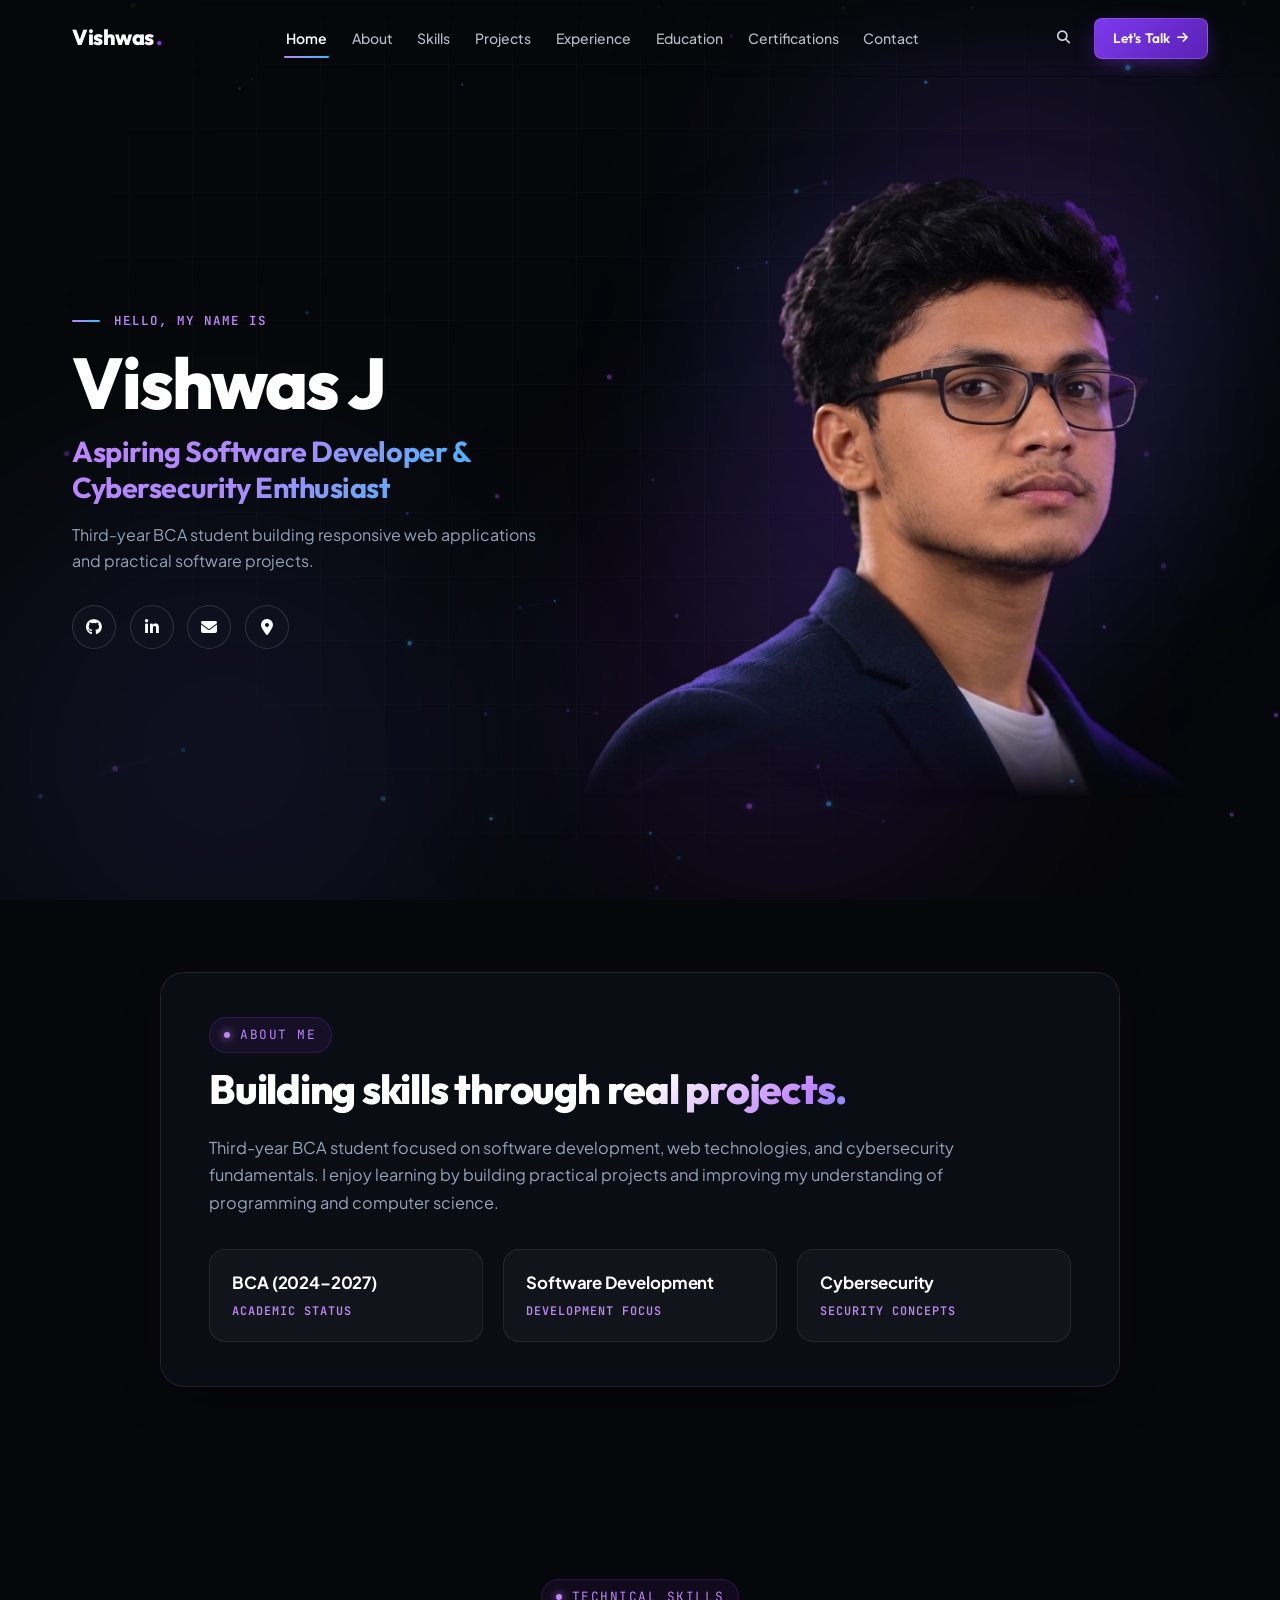
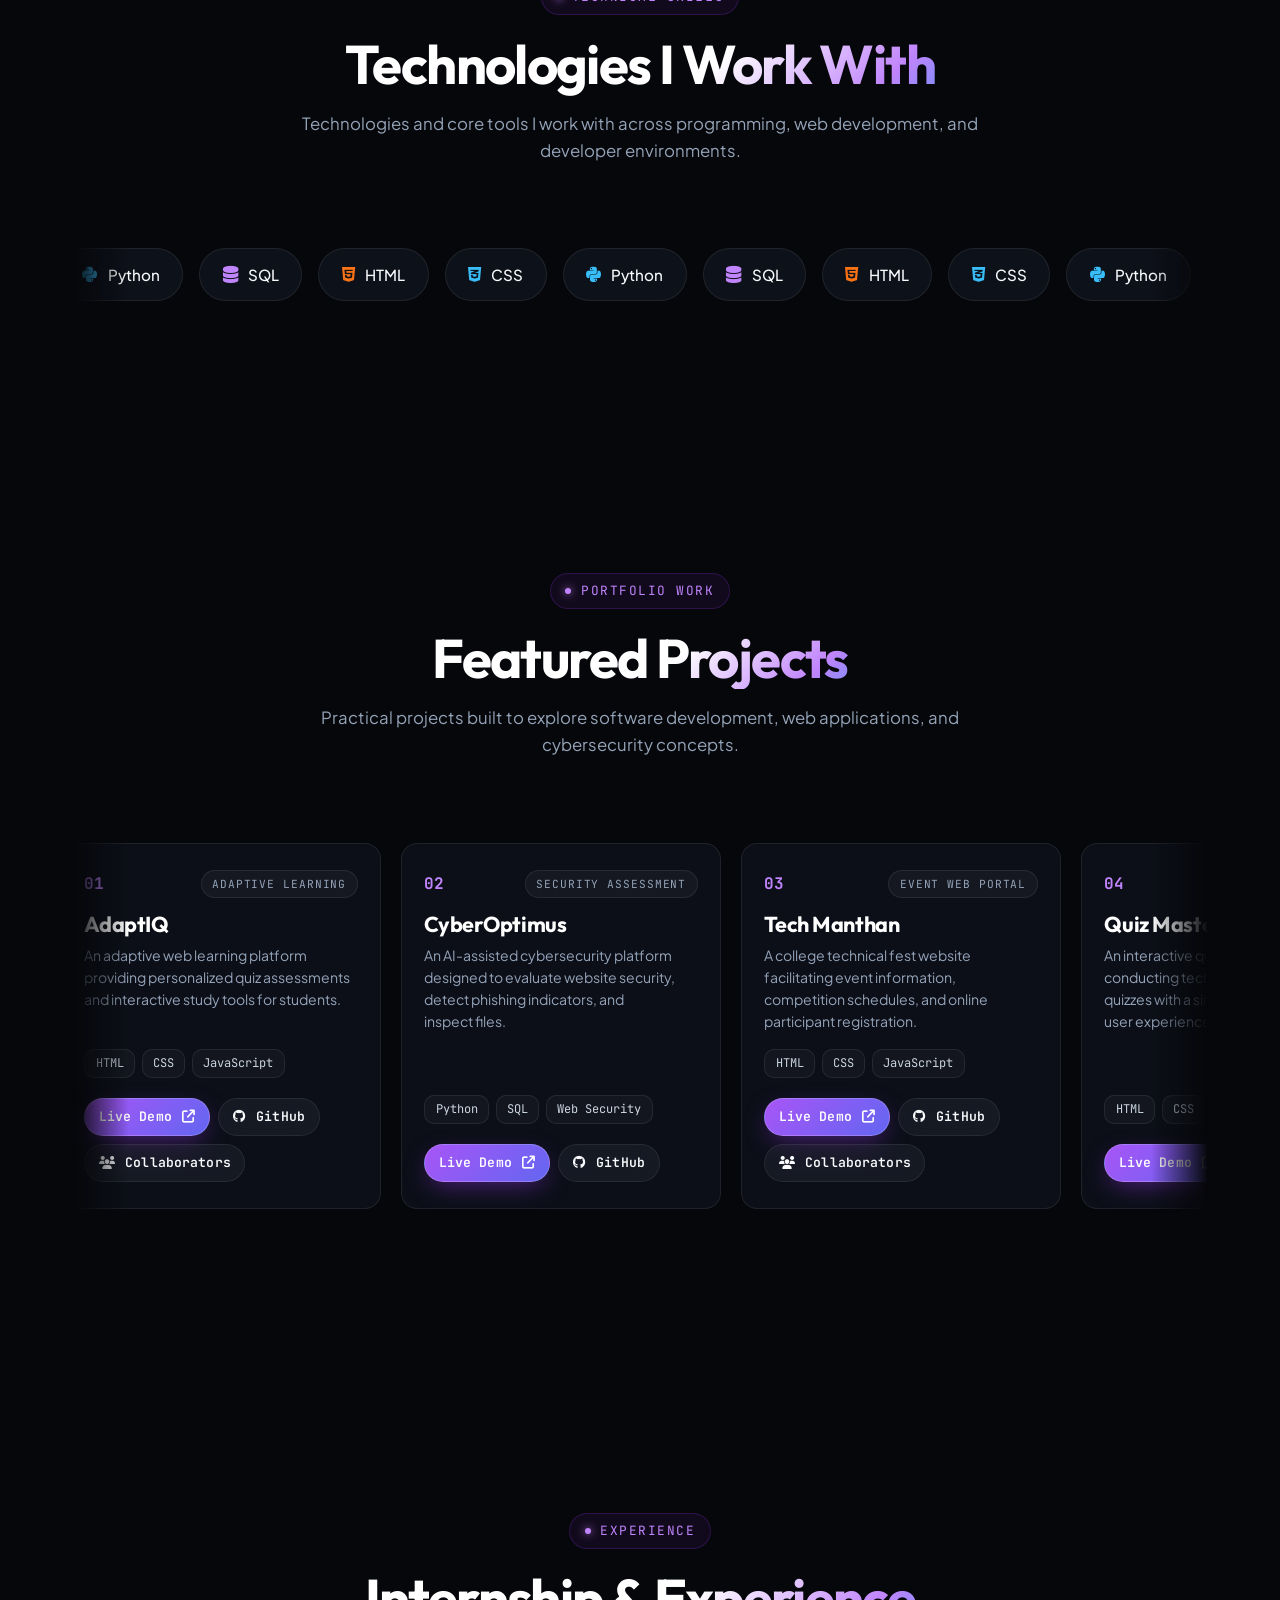
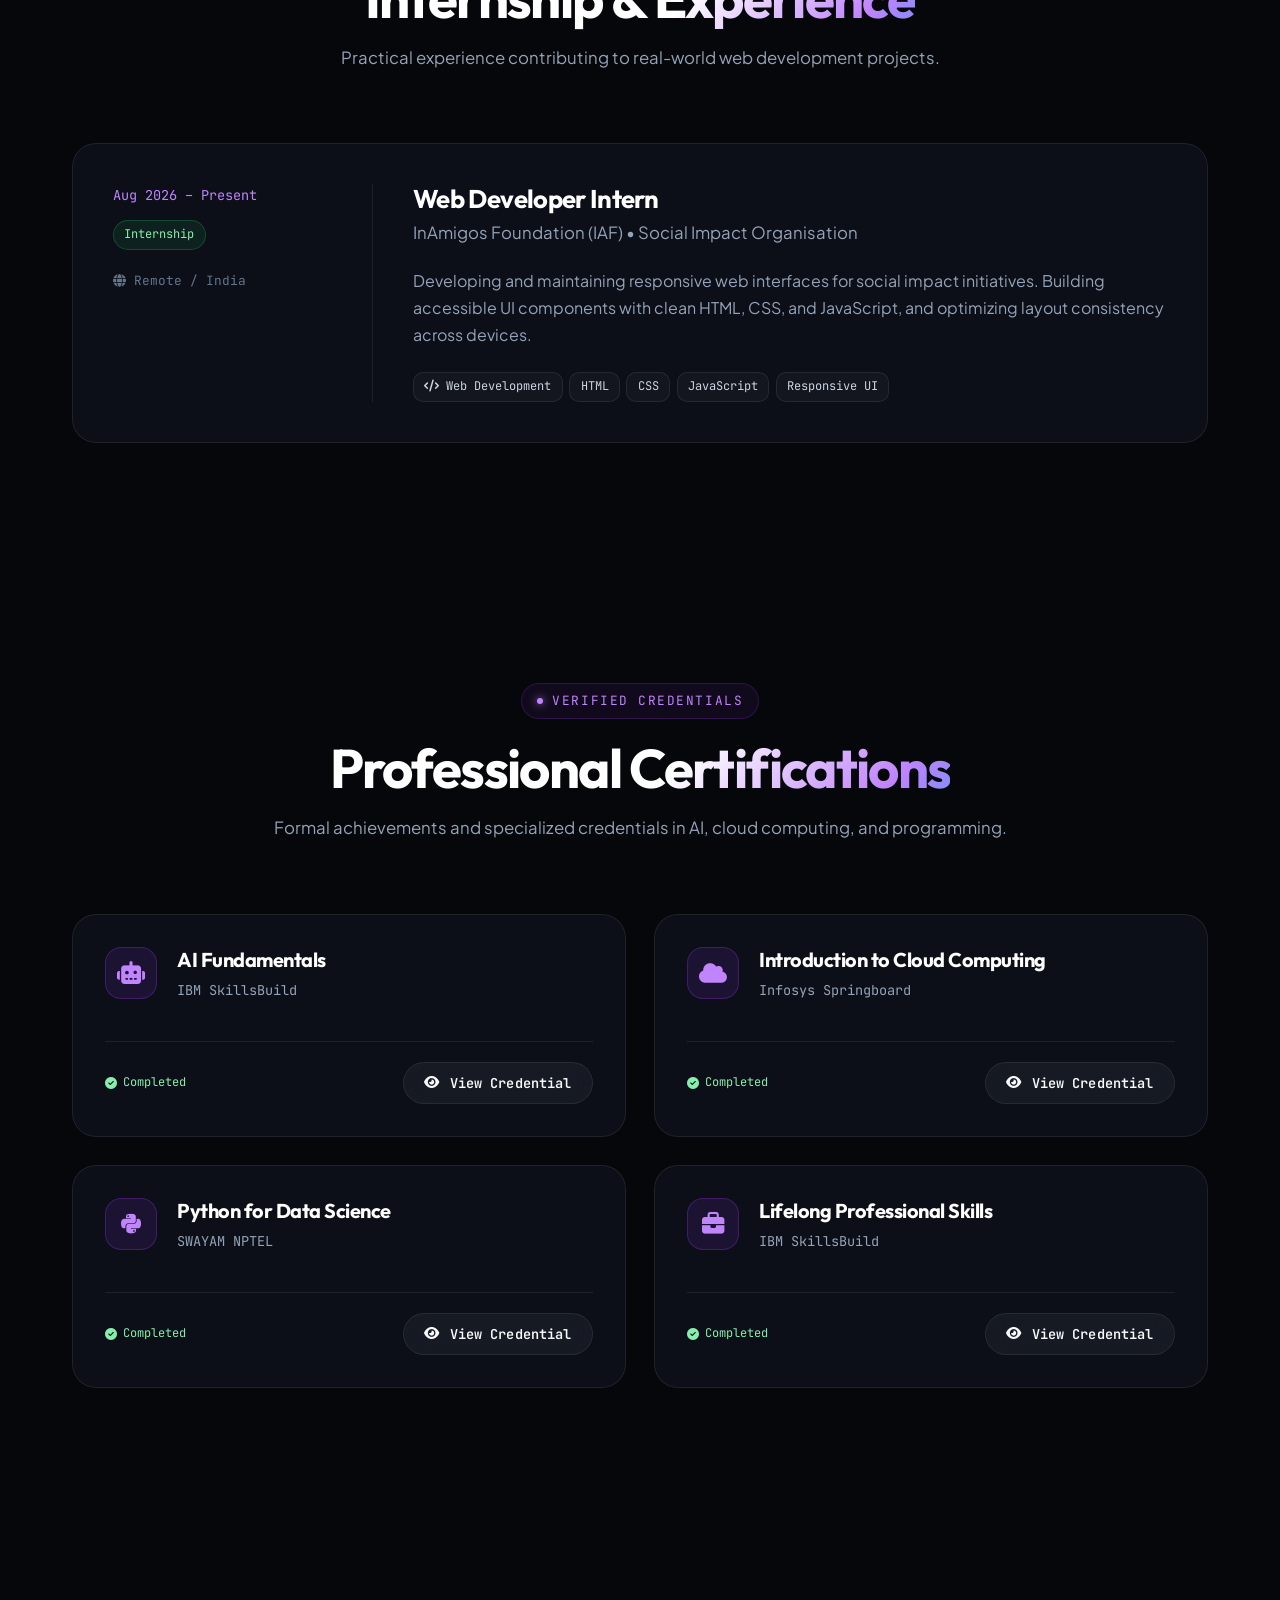
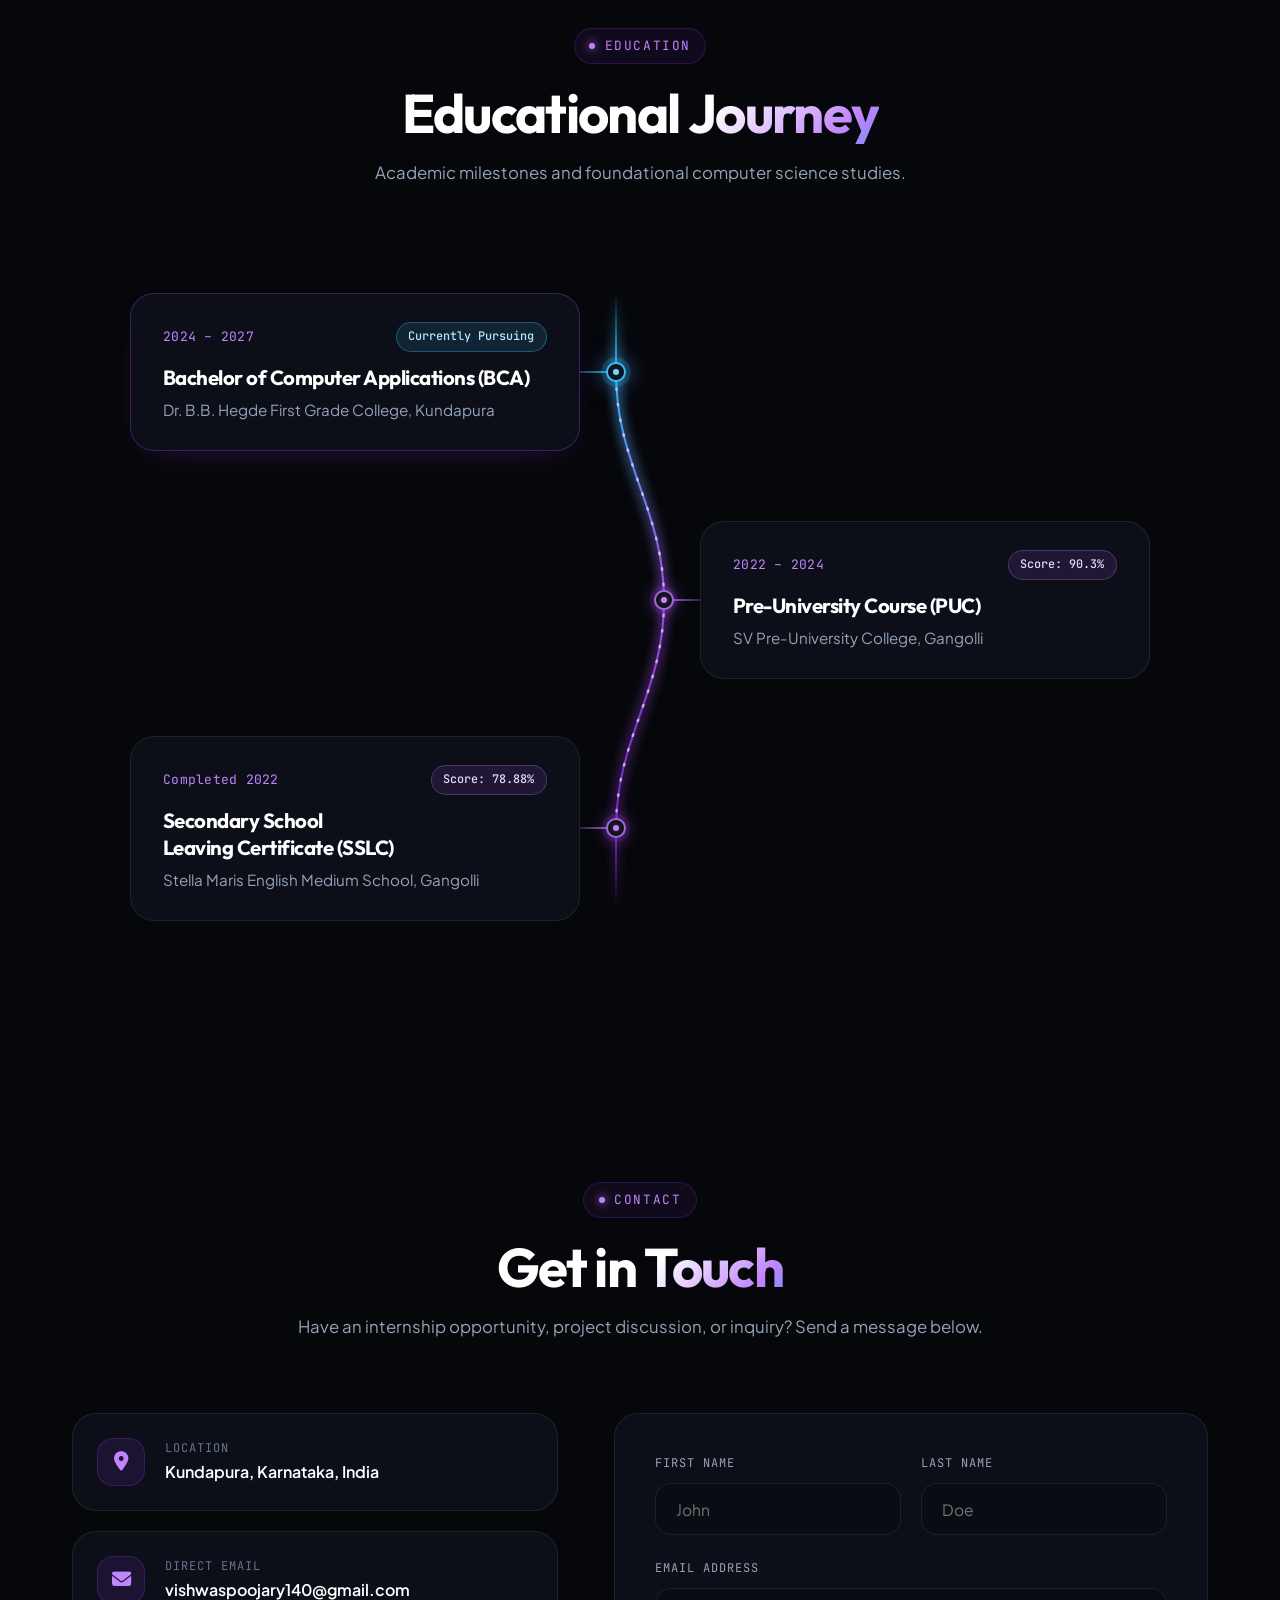
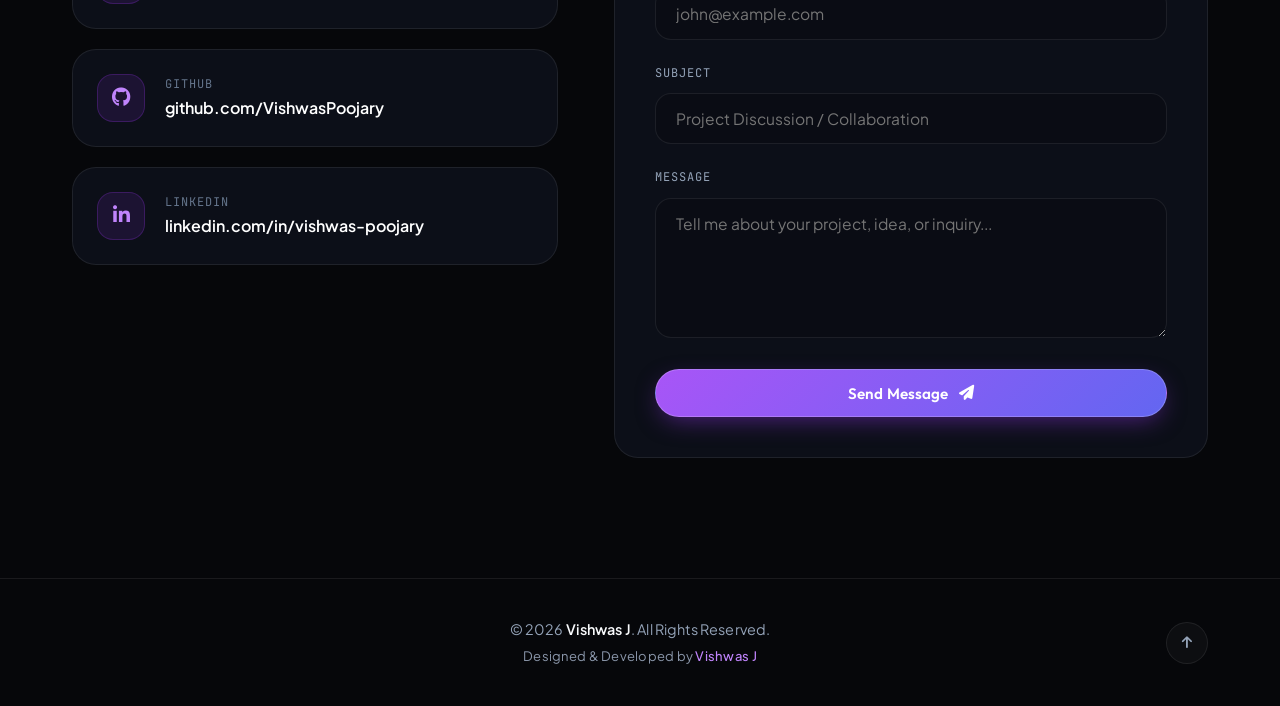
==== commit 2c2b073b: "Update portfolio design and improve sections" ====
--- a/index.html
+++ b/index.html
@@ -15,12 +15,17 @@
   <meta property="og:description"
     content="Portfolio of Vishwas J - Third-year BCA student building responsive web applications and practical software projects.">
   <meta property="og:type" content="website">
-  <meta property="og:image" content="images/vishwas_hero.png">
+  <meta property="og:image" content="images/vishwas-hero-studio.png">
 
   <title>Vishwas J | Aspiring Software Developer & BCA Student</title>
 
   <!-- Favicon -->
   <link rel="icon" type="image/svg+xml" href="favicon.svg">
+
+  <!-- Fonts -->
+  <link rel="preconnect" href="https://fonts.googleapis.com">
+  <link rel="preconnect" href="https://fonts.gstatic.com" crossorigin>
+  <link rel="stylesheet" href="https://fonts.googleapis.com/css2?family=JetBrains+Mono:wght@400;500;600&family=Outfit:wght@400;500;600;700;800;900&family=Plus+Jakarta+Sans:wght@400;500;600;700&display=swap">
 
   <!-- Font Awesome Icons -->
   <link rel="stylesheet" href="https://cdnjs.cloudflare.com/ajax/libs/font-awesome/6.5.1/css/all.min.css">
@@ -44,109 +49,119 @@
   </div>
 
   <!-- ==========================================================================
-       FLOATING GLASS NAVIGATION
+       SITE HEADER & PRIMARY NAVIGATION
        ========================================================================== -->
-  <header class="header-wrapper" id="header-wrapper">
-    <nav class="nav-container" aria-label="Main Navigation">
-      <a href="#home" class="nav-logo">
+  <header class="site-header" id="header-wrapper">
+    <a href="#main-content" class="skip-link visually-hidden">Skip to main content</a>
+    <div class="header-inner">
+      <a href="#home" class="site-logo">
         Vishwas<span>.</span>
       </a>
 
-      <div class="nav-links" id="nav-links">
-        <a href="#home" class="nav-link active">Home</a>
-        <a href="#about" class="nav-link">About</a>
-        <a href="#skills" class="nav-link">Skills</a>
-        <a href="#projects" class="nav-link">Projects</a>
-        <a href="#experience" class="nav-link">Experience</a>
-        <a href="#certifications" class="nav-link">Certifications</a>
-        <a href="#education" class="nav-link">Education</a>
-        <a href="#contact" class="nav-link">Contact</a>
+      <nav class="site-nav" aria-label="Primary">
+        <button
+          class="menu-button"
+          type="button"
+          popovertarget="site-menu"
+          popovertargetaction="toggle"
+          aria-controls="site-menu"
+        >
+          <i class="fa-solid fa-bars" aria-hidden="true"></i>
+          <span>Menu</span>
+        </button>
+
+        <ul id="site-menu" class="site-menu" popover="auto">
+          <li><a href="#home" class="nav-link active" aria-current="page">Home</a></li>
+          <li><a href="#about" class="nav-link">About</a></li>
+          <li><a href="#skills" class="nav-link">Skills</a></li>
+          <li><a href="#projects" class="nav-link">Projects</a></li>
+          <li><a href="#experience" class="nav-link">Experience</a></li>
+          <li><a href="#education" class="nav-link">Education</a></li>
+          <li><a href="#certifications" class="nav-link">Certifications</a></li>
+          <li><a href="#contact" class="nav-link">Contact</a></li>
+        </ul>
+      </nav>
+
+      <div class="header-actions">
+        <button
+          type="button"
+          class="nav-search-btn"
+          commandfor="portfolio-search-dialog"
+          command="show-modal"
+          aria-label="Search portfolio"
+        >
+          <i class="fa-solid fa-magnifying-glass" aria-hidden="true"></i>
+        </button>
+        <a href="#contact" class="btn-nav-cta">
+          <span>Let&apos;s Talk</span>
+          <i class="fa-solid fa-arrow-right" aria-hidden="true"></i>
+        </a>
       </div>
-
-      <div class="nav-actions">
-        <a href="#contact" class="btn-nav-cta">Let's Talk</a>
-        <button class="hamburger" id="hamburger" aria-label="Toggle Navigation Menu">
-          <span></span>
-          <span></span>
-          <span></span>
-        </button>
-      </div>
-    </nav>
+    </div>
   </header>
 
   <!-- Main Content -->
-  <main>
+  <main id="main-content" tabindex="-1">
 
     <!-- ==========================================================================
-         1. HERO SECTION
+         1. HERO SECTION (Transparent Cutout over Ambient Grid & Particle Canvas)
          ========================================================================== -->
-    <section class="hero section" id="home">
-      <div class="container hero-container-modern">
-
-        <!-- Left Column: Content & Actions -->
-        <div class="hero-content-col reveal-on-scroll">
-
-          <!-- Factual Status Pill -->
-          <div class="hero-status-pill">
-            <span class="status-indicator-dot"></span>
-            <span>Currently: BCA Student • Building Projects • Learning Software Development</span>
-          </div>
-
-          <!-- Main Visual Focus: Name -->
+    <section class="hero hero-editorial" id="home">
+      <div class="container hero-editorial-inner">
+        <div class="hero-content">
+          <p class="hero-eyebrow">
+            <span class="hero-eyebrow-line" aria-hidden="true"></span>
+            <span>HELLO, MY NAME IS</span>
+          </p>
           <h1 class="hero-name">Vishwas J</h1>
-
-          <!-- Professional Headline -->
-          <p class="hero-headline">
-            <span class="headline-gradient">Aspiring Software Developer &amp; Cybersecurity Enthusiast</span>
+          <p class="hero-role-headline">
+            Aspiring Software Developer &amp;<br>Cybersecurity Enthusiast
           </p>
-
-          <!-- Honest Introduction -->
-          <p class="hero-intro">
-            Third-year BCA student building responsive web applications and practical software projects with a strong
-            focus on clean code and computer science fundamentals.
+          <p class="hero-intro-copy">
+            Third-year BCA student building responsive web applications and practical software projects.
           </p>
 
-          <!-- Primary & Secondary CTAs -->
-          <div class="hero-cta-group">
-            <a href="#projects" class="btn btn-primary btn-pill">
-              <span>View Projects</span>
-              <i class="fa-solid fa-arrow-right"></i>
-            </a>
-            <a href="#contact" class="btn btn-secondary btn-pill">
-              <span>Contact Me</span>
-            </a>
-          </div>
-
-          <!-- Authentic Meta & Social Links -->
-          <div class="hero-social-row">
-            <a href="https://github.com/VishwasPoojary" target="_blank" rel="noopener noreferrer" class="social-pill"
-              aria-label="GitHub Profile">
-              <i class="fa-brands fa-github"></i> GitHub
-            </a>
-            <a href="https://www.linkedin.com/in/vishwas-poojary-819846378/" target="_blank" rel="noopener noreferrer"
-              class="social-pill" aria-label="LinkedIn Profile">
-              <i class="fa-brands fa-linkedin-in"></i> LinkedIn
-            </a>
-            <span class="social-pill">
-              <i class="fa-solid fa-location-dot" style="color: #c084fc;"></i> Kundapura, India
-            </span>
-          </div>
-
-        </div>
-
-        <!-- Right Column: Framed Modern Portrait Stage -->
-        <div class="hero-visual-col reveal-on-scroll delay-100">
-          <div class="hero-frame-wrapper">
-            <div class="hero-frame-ambient-glow"></div>
-            <div class="hero-photo-frame">
-              <div class="hero-frame-corner corner-tl"></div>
-              <div class="hero-frame-corner corner-br"></div>
-              <img src="images/vishwas_profile.png?v=3" alt="Vishwas J - Aspiring Software Developer"
-                class="hero-portrait-img" width="820" height="1024" fetchpriority="high" loading="eager">
-            </div>
-          </div>
-        </div>
-
+          <ul class="hero-social-list" aria-label="Quick profile and location links">
+            <li>
+              <a href="https://github.com/VishwasPoojary" target="_blank" rel="noopener noreferrer"
+                class="hero-social-btn" aria-label="GitHub profile">
+                <i class="fa-brands fa-github" aria-hidden="true"></i>
+              </a>
+            </li>
+            <li>
+              <a href="https://www.linkedin.com/in/vishwas-poojary-819846378/" target="_blank"
+                rel="noopener noreferrer" class="hero-social-btn" aria-label="LinkedIn profile">
+                <i class="fa-brands fa-linkedin-in" aria-hidden="true"></i>
+              </a>
+            </li>
+            <li>
+              <a href="mailto:vishwaspoojary140@gmail.com" class="hero-social-btn"
+                aria-label="Send email to Vishwas J">
+                <i class="fa-solid fa-envelope" aria-hidden="true"></i>
+              </a>
+            </li>
+            <li>
+              <a href="#contact" class="hero-social-btn" aria-label="Location: Kundapura, India">
+                <i class="fa-solid fa-location-dot" aria-hidden="true"></i>
+              </a>
+            </li>
+          </ul>
+        </div>
+
+        <div class="hero-media">
+          <picture>
+            <source srcset="images/vishwas-hero-cutout.webp" type="image/webp" width="713" height="710">
+            <img
+              src="images/vishwas-hero-cutout.png"
+              alt="Vishwas J in a navy blazer with purple studio rim lighting"
+              class="hero-bg-img"
+              width="713"
+              height="710"
+              fetchpriority="high"
+              loading="eager"
+            >
+          </picture>
+        </div>
       </div>
     </section>
 
@@ -970,38 +985,117 @@
           </p>
         </div>
 
-        <div class="education-timeline">
-
-          <!-- BCA -->
-          <div class="edu-timeline-item reveal-on-scroll">
-            <div class="edu-timeline-dot"></div>
-            <div class="edu-card glass-card">
-              <div class="edu-period">2024 &ndash; 2027 &bull; Currently pursuing</div>
-              <h3 class="edu-degree">Bachelor of Computer Applications (BCA)</h3>
-              <div class="edu-institution">Dr. B.B. Hegde First Grade College, Kundapura</div>
-            </div>
-          </div>
-
-          <!-- PUC -->
-          <div class="edu-timeline-item reveal-on-scroll delay-100">
-            <div class="edu-timeline-dot"></div>
-            <div class="edu-card glass-card">
-              <div class="edu-period">2022 &ndash; 2024 &bull; Score: 90.3%</div>
-              <h3 class="edu-degree">Pre-University Course (PUC)</h3>
-              <div class="edu-institution">SV Pre-University College, Gangolli</div>
-            </div>
-          </div>
-
-          <!-- SSLC -->
-          <div class="edu-timeline-item reveal-on-scroll delay-150">
-            <div class="edu-timeline-dot"></div>
-            <div class="edu-card glass-card">
-              <div class="edu-period">Completed 2022 &bull; Score: 78.88%</div>
-              <h3 class="edu-degree">Secondary School Leaving Certificate (SSLC)</h3>
-              <div class="edu-institution">Stella Maris English Medium School, Gangolli</div>
-            </div>
-          </div>
-
+        <div class="edu-roadmap">
+          <svg class="edu-route-svg" viewBox="0 0 120 300" preserveAspectRatio="none" aria-hidden="true" focusable="false">
+            <defs>
+              <linearGradient id="eduRouteGradient" gradientUnits="userSpaceOnUse" x1="60" y1="16" x2="60" y2="284">
+                <stop offset="0%" stop-color="#38bdf8" stop-opacity="0" />
+                <stop offset="12.69%" stop-color="#38bdf8" stop-opacity="0.95" />
+                <stop offset="50%" stop-color="#a855f7" stop-opacity="0.9" />
+                <stop offset="87.31%" stop-color="#9333ea" stop-opacity="0.72" />
+                <stop offset="100%" stop-color="#9333ea" stop-opacity="0" />
+              </linearGradient>
+              <linearGradient id="eduRouteGlowGrad" gradientUnits="userSpaceOnUse" x1="60" y1="16" x2="60" y2="284">
+                <stop offset="0%" stop-color="#38bdf8" stop-opacity="0" />
+                <stop offset="12.69%" stop-color="#38bdf8" stop-opacity="0.45" />
+                <stop offset="50%" stop-color="#a855f7" stop-opacity="0.38" />
+                <stop offset="87.31%" stop-color="#9333ea" stop-opacity="0.28" />
+                <stop offset="100%" stop-color="#9333ea" stop-opacity="0" />
+              </linearGradient>
+            </defs>
+
+            <!-- Soft ambient aura along the journey route -->
+            <path
+              class="edu-route-aura"
+              d="M 36 16 L 36 50 C 36 90, 84 110, 84 150 C 84 190, 36 210, 36 250 L 36 284"
+              fill="none"
+              stroke="url(#eduRouteGlowGrad)"
+              stroke-width="10"
+              stroke-linecap="round"
+              vector-effect="non-scaling-stroke"
+            />
+
+            <!-- Core glowing path line -->
+            <path
+              class="edu-route-line"
+              d="M 36 16 L 36 50 C 36 90, 84 110, 84 150 C 84 190, 36 210, 36 250 L 36 284"
+              fill="none"
+              stroke="url(#eduRouteGradient)"
+              stroke-width="2"
+              stroke-linecap="round"
+              vector-effect="non-scaling-stroke"
+            />
+
+            <!-- Subtle traveling light waypoints along route -->
+            <path
+              class="edu-route-waypoints"
+              d="M 36 50 C 36 90, 84 110, 84 150 C 84 190, 36 210, 36 250"
+              fill="none"
+              stroke="rgba(233, 213, 255, 0.72)"
+              stroke-width="2.5"
+              stroke-dasharray="1.5 14"
+              stroke-linecap="round"
+              vector-effect="non-scaling-stroke"
+            />
+          </svg>
+
+          <ol class="edu-roadmap-list">
+
+            <!-- Stage 1: BCA (Latest) -->
+            <li class="edu-milestone edu-milestone--left edu-milestone--current">
+              <div class="edu-card-slot reveal-on-scroll">
+                <article class="edu-card glass-card">
+                  <div class="edu-card-top">
+                    <span class="edu-period">2024 &ndash; 2027</span>
+                    <span class="edu-badge edu-badge--active">Currently Pursuing</span>
+                  </div>
+                  <h3 class="edu-degree">Bachelor of Computer Applications (BCA)</h3>
+                  <p class="edu-institution">Dr. B.B. Hegde First Grade College, Kundapura</p>
+                </article>
+              </div>
+              <div class="edu-track-col" aria-hidden="true">
+                <span class="edu-connector"></span>
+                <span class="edu-node"></span>
+              </div>
+            </li>
+
+            <!-- Stage 2: PUC -->
+            <li class="edu-milestone edu-milestone--right">
+              <div class="edu-track-col" aria-hidden="true">
+                <span class="edu-connector"></span>
+                <span class="edu-node"></span>
+              </div>
+              <div class="edu-card-slot reveal-on-scroll delay-100">
+                <article class="edu-card glass-card">
+                  <div class="edu-card-top">
+                    <span class="edu-period">2022 &ndash; 2024</span>
+                    <span class="edu-badge">Score: 90.3%</span>
+                  </div>
+                  <h3 class="edu-degree">Pre-University Course (PUC)</h3>
+                  <p class="edu-institution">SV Pre-University College, Gangolli</p>
+                </article>
+              </div>
+            </li>
+
+            <!-- Stage 3: SSLC -->
+            <li class="edu-milestone edu-milestone--left">
+              <div class="edu-card-slot reveal-on-scroll delay-150">
+                <article class="edu-card glass-card">
+                  <div class="edu-card-top">
+                    <span class="edu-period">Completed 2022</span>
+                    <span class="edu-badge">Score: 78.88%</span>
+                  </div>
+                  <h3 class="edu-degree">Secondary School Leaving Certificate (SSLC)</h3>
+                  <p class="edu-institution">Stella Maris English Medium School, Gangolli</p>
+                </article>
+              </div>
+              <div class="edu-track-col" aria-hidden="true">
+                <span class="edu-connector"></span>
+                <span class="edu-node"></span>
+              </div>
+            </li>
+
+          </ol>
         </div>
 
       </div>
@@ -1135,26 +1229,57 @@
        FOOTER
        ========================================================================== -->
   <footer class="footer">
-    <div class="container footer-inner">
-      <div class="footer-copy">
-        &copy; 2026 <strong>Vishwas J</strong>. Built with semantic modern HTML, CSS & JavaScript.
+    <div class="container footer-inner footer-inner--minimal">
+      <div class="footer-copy-stack">
+        <p class="footer-copyright">
+          &copy; 2026 <span class="footer-author">Vishwas J</span>. All Rights Reserved.
+        </p>
+        <p class="footer-credit">
+          Designed &amp; Developed by <span class="footer-credit-name">Vishwas J</span>
+        </p>
       </div>
-      <div class="footer-links">
-        <a href="#home" class="footer-link">Home</a>
-        <a href="#about" class="footer-link">About</a>
-        <a href="#skills" class="footer-link">Skills</a>
-        <a href="#projects" class="footer-link">Projects</a>
-        <a href="#contact" class="footer-link">Contact</a>
-      </div>
-      <button class="back-to-top" id="back-to-top" aria-label="Back to Top">
-        <i class="fa-solid fa-arrow-up"></i>
+      <button type="button" class="back-to-top" id="back-to-top" aria-label="Back to Top">
+        <i class="fa-solid fa-arrow-up" aria-hidden="true"></i>
       </button>
     </div>
   </footer>
 
+  <!-- Quick Portfolio Search Dialog -->
+  <dialog id="portfolio-search-dialog" class="portfolio-search-dialog" closedby="any" aria-labelledby="search-dialog-title">
+    <div class="search-dialog-header">
+      <h2 id="search-dialog-title" class="search-dialog-title">Quick Jump</h2>
+      <button type="button" class="search-dialog-close" commandfor="portfolio-search-dialog" command="close" aria-label="Close search">
+        <i class="fa-solid fa-xmark" aria-hidden="true"></i>
+      </button>
+    </div>
+    <search>
+      <form method="dialog" class="search-dialog-form">
+        <label for="portfolio-search-input" class="search-dialog-label">Search sections, projects, skills, or credentials</label>
+        <input
+          id="portfolio-search-input"
+          name="q"
+          type="search"
+          class="search-dialog-input"
+          placeholder="Try AdaptIQ, Python, CyberOptimus, Contact..."
+          autocorrect="off"
+          autocapitalize="none"
+          spellcheck="false"
+          autocomplete="off"
+        >
+      </form>
+      <ul id="portfolio-search-results" class="search-dialog-results"></ul>
+      <p id="portfolio-search-empty" class="search-dialog-empty" hidden>No matching portfolio items found.</p>
+    </search>
+  </dialog>
+
   <!-- Interactive Scripts -->
-  <script src="js/script.js"></script>
-  <script src="js/effects.js"></script>
+  <script type="module">
+    if (!('commandForElement' in HTMLButtonElement.prototype)) {
+      import('https://esm.run/invokers-polyfill');
+    }
+  </script>
+  <script defer src="js/script.js"></script>
+  <script defer src="js/effects.js"></script>
 </body>
 
 </html>
--- a/css/style.css
+++ b/css/style.css
@@ -3,12 +3,10 @@
    Art-Directed, Editorial & Minimal Dark Aesthetic
    ========================================================================== */
 
-/* Google Fonts Import */
-@import url('https://fonts.googleapis.com/css2?family=JetBrains+Mono:wght@400;500;600&family=Outfit:wght@400;500;600;700;800;900&family=Plus+Jakarta+Sans:wght@400;500;600;700&display=swap');
-
 :root {
   /* Cinematic Dark Theme Palette */
   --bg-primary: #06070a;
+  --bg-hero: #06070a;
   --bg-secondary: #0a0c13;
   --bg-surface: #10131d;
   --bg-card: rgba(16, 20, 31, 0.72);
@@ -21,6 +19,12 @@
   --border-glow: rgba(147, 51, 234, 0.38);
   --border-glow-cyan: rgba(56, 189, 248, 0.35);
 
+  /* Editorial Hero Accents (Portfolio Purple-Cyan Theme, WCAG AA Checked) */
+  --hero-accent: #c084fc;          /* 7.62:1 on #06070a */
+  --hero-accent-cyan: #38bdf8;     /* 9.40:1 on #06070a */
+  --hero-cta-bg: linear-gradient(135deg, #7c3aed 0%, #5b21b6 100%);        /* >= 5.70:1 with #ffffff */
+  --hero-cta-bg-hover: linear-gradient(135deg, #9333ea 0%, #6d28d9 100%);  /* >= 5.38:1 with #ffffff */
+
   /* Accents & Gradients */
   --accent-purple: #9333ea;
   --accent-violet: #7c3aed;
@@ -51,7 +55,7 @@
   --radius-lg: 24px;
   --radius-full: 9999px;
   --max-width: 1200px;
-  --nav-height: 72px;
+  --nav-height: 76px;
 
   /* Transitions */
   --transition-fast: 0.2s cubic-bezier(0.16, 1, 0.3, 1);
@@ -91,6 +95,38 @@
   line-height: 1.15;
   letter-spacing: -0.025em;
   font-weight: 700;
+  text-wrap: balance;
+}
+
+p, li {
+  text-wrap: pretty;
+}
+
+/* Visually Hidden & Skip Link Utility */
+.visually-hidden:where(:not(:focus-within, :active)) {
+  position: absolute !important;
+  clip-path: inset(50%) !important;
+  overflow: hidden !important;
+  width: 1px !important;
+  height: 1px !important;
+  margin: -1px !important;
+  padding: 0 !important;
+  border: 0 !important;
+  white-space: nowrap !important;
+}
+
+.skip-link:focus-visible {
+  position: fixed;
+  inset-block-start: 1rem;
+  inset-inline-start: 1rem;
+  z-index: 2000;
+  padding: 0.75rem 1.25rem;
+  border-radius: var(--radius-xs);
+  background-color: var(--hero-cta-bg);
+  color: #ffffff;
+  font-weight: 700;
+  font-size: 0.875rem;
+  box-shadow: 0 10px 30px rgba(0, 0, 0, 0.6);
 }
 
 a {
@@ -332,393 +368,618 @@
 }
 
 /* ==========================================================================
-   FLOATING GLASS NAVIGATION BAR (Inspired by Reference 2)
+   SITE HEADER & RESPONSIVE POPOVER NAVIGATION (Editorial Studio Bar)
    ========================================================================== */
-.header-wrapper {
+.site-header {
   position: fixed;
-  top: 1.5rem;
-  left: 0;
-  width: 100%;
+  inset-block-start: 0;
+  inset-inline: 0;
   z-index: 1000;
-  display: flex;
-  justify-content: center;
-  pointer-events: none;
-  transition: all var(--transition-normal);
-}
-
-.nav-container {
-  pointer-events: auto;
-  display: flex;
-  align-items: center;
+  padding-block: 1.1rem;
+  background: linear-gradient(180deg, rgba(6, 7, 10, 0.76) 0%, rgba(6, 7, 10, 0) 100%);
+  border-block-end: 1px solid transparent;
+  transition: background-color var(--transition-normal), border-color var(--transition-normal), box-shadow var(--transition-normal), padding var(--transition-normal);
+}
+
+.site-header.header-scrolled,
+.site-header.site-header-solid {
+  padding-block: 0.85rem;
+  background: rgba(8, 10, 16, 0.9);
+  backdrop-filter: blur(18px);
+  -webkit-backdrop-filter: blur(18px);
+  border-block-end-color: rgba(255, 255, 255, 0.08);
+  box-shadow: 0 12px 35px -10px rgba(0, 0, 0, 0.75), 0 0 28px -12px rgba(147, 51, 234, 0.28);
+}
+
+.site-header.is-measuring * {
+  transition: none !important;
+}
+
+.header-inner {
+  max-inline-size: min(var(--max-width), 100%);
+  margin-inline: auto;
+  padding-inline: 2rem;
+  display: flex;
+  align-items: safe center;
   justify-content: space-between;
   gap: 1.5rem;
-  background: rgba(12, 15, 24, 0.75);
-  backdrop-filter: blur(20px);
-  -webkit-backdrop-filter: blur(20px);
-  border: 1px solid rgba(255, 255, 255, 0.09);
-  padding: 0.6rem 0.8rem 0.6rem 1.6rem;
-  border-radius: var(--radius-full);
-  box-shadow: 0 10px 35px -8px rgba(0, 0, 0, 0.65), 0 0 20px -8px rgba(147, 51, 234, 0.15);
-  max-width: 960px;
-  width: calc(100% - 3rem);
-  transition: all var(--transition-normal);
-}
-
-.header-scrolled .nav-container {
-  background: rgba(8, 10, 16, 0.9);
-  border-color: rgba(255, 255, 255, 0.14);
-  box-shadow: 0 14px 40px -6px rgba(0, 0, 0, 0.8), 0 0 30px -5px rgba(147, 51, 234, 0.25);
-}
-
-.nav-logo {
+}
+
+.header-inner > * {
+  flex-shrink: 0;
+  white-space: nowrap;
+}
+
+.site-logo {
   font-family: var(--font-display);
   font-weight: 800;
-  font-size: 1.15rem;
+  font-size: 1.35rem;
   letter-spacing: -0.02em;
   color: var(--text-bright);
-  display: flex;
-  align-items: center;
-  gap: 0.15rem;
-}
-
-.nav-logo span {
+  display: inline-flex;
+  align-items: center;
+  gap: 0.1rem;
+  min-block-size: 40px;
+}
+
+.site-logo span {
   color: var(--accent-purple);
 }
 
-.nav-links {
-  display: flex;
-  align-items: center;
+.site-nav {
+  display: flex;
+  align-items: center;
+  order: 2;
+}
+
+.header-actions {
+  display: flex;
+  align-items: center;
+  gap: 0.65rem;
+  order: 1;
+  margin-inline-start: auto;
+}
+
+.site-header.is-wide .site-nav {
+  order: 1;
+}
+
+.site-header.is-wide .header-actions {
+  order: 2;
+  margin-inline-start: 0;
+}
+
+.nav-search-btn {
+  display: inline-flex;
+  align-items: center;
+  justify-content: center;
+  inline-size: 40px;
+  block-size: 40px;
+  border-radius: var(--radius-xs);
+  color: #cbd5e1;
+  background: transparent;
+  cursor: pointer;
+  transition: color var(--transition-fast), background-color var(--transition-fast);
+}
+
+.nav-search-btn:hover {
+  color: #ffffff;
+  background: rgba(255, 255, 255, 0.08);
+}
+
+.menu-button {
+  anchor-name: --menu-button;
+  display: inline-flex;
+  align-items: center;
+  justify-content: center;
+  gap: 0.5rem;
+  min-inline-size: 44px;
+  min-block-size: 40px;
+  padding: 0.45rem 0.9rem;
+  border-radius: var(--radius-xs);
+  border: 1px solid rgba(255, 255, 255, 0.16);
+  background: rgba(16, 20, 31, 0.8);
+  color: #f8fafc;
+  font-family: var(--font-display);
+  font-size: 0.85rem;
+  font-weight: 600;
+  cursor: pointer;
+  transition: background-color var(--transition-fast), border-color var(--transition-fast);
+}
+
+.menu-button:hover {
+  background: rgba(147, 51, 234, 0.18);
+  border-color: rgba(168, 85, 247, 0.45);
+}
+
+@supports not selector(:popover-open) {
+  [popover]:not(.\:popover-open) {
+    display: none;
+  }
+}
+
+.site-menu {
+  position: fixed;
+  inset: auto;
+  inset-block-start: 4.5rem;
+  inset-block-start: anchor(--menu-button bottom);
+  inset-inline-end: 1rem;
+  inline-size: min(82dvw, 19rem);
+  max-inline-size: calc(100dvw - 2rem);
+  block-size: fit-content;
+  max-block-size: calc(100dvh - 6rem);
+  margin-block-start: 0.5rem;
+  padding: 0.75rem;
+  overflow: auto;
+  background: rgba(10, 12, 19, 0.98);
+  backdrop-filter: blur(22px);
+  -webkit-backdrop-filter: blur(22px);
+  border: 1px solid rgba(168, 85, 247, 0.28);
+  border-radius: var(--radius-md);
+  box-shadow: 0 20px 50px rgba(0, 0, 0, 0.85), 0 0 30px -8px rgba(147, 51, 234, 0.28);
+  color: var(--text-primary);
+}
+
+.site-menu:is(:popover-open, .\:popover-open) {
+  display: grid;
   gap: 0.25rem;
 }
 
+.site-menu::backdrop {
+  background: rgba(6, 7, 10, 0.6);
+  backdrop-filter: blur(3px);
+}
+
 .nav-link {
-  font-size: 0.875rem;
+  position: relative;
+  display: inline-flex;
+  align-items: center;
+  inline-size: 100%;
+  min-block-size: 42px;
+  padding: 0.5rem 0.85rem;
+  font-size: 0.92rem;
   font-weight: 500;
-  color: var(--text-secondary);
-  padding: 0.45rem 0.95rem;
-  border-radius: var(--radius-full);
-  transition: all var(--transition-fast);
+  color: #b8bcc4;
+  border-radius: var(--radius-xs);
+  transition: color var(--transition-fast), background-color var(--transition-fast);
 }
 
 .nav-link:hover {
   color: #ffffff;
-  background: rgba(255, 255, 255, 0.05);
-}
-
-.nav-link.active {
+  background: rgba(255, 255, 255, 0.06);
+}
+
+.nav-link:is([aria-current="page"], .active) {
   color: #ffffff;
-  background: rgba(255, 255, 255, 0.09);
-  font-weight: 600;
-}
-
-.nav-actions {
-  display: flex;
-  align-items: center;
-  gap: 0.75rem;
-}
-
-.btn-nav-cta {
-  padding: 0.5rem 1.25rem;
-  font-size: 0.85rem;
-  font-family: var(--font-display);
   font-weight: 600;
   background: rgba(147, 51, 234, 0.16);
+}
+
+/* Wide Inline Navigation */
+.site-header.is-wide .menu-button {
+  display: none;
+}
+
+.site-header.is-wide .site-menu {
+  position: static;
+  display: flex;
+  align-items: center;
+  gap: 1.35rem;
+  inline-size: auto;
+  max-inline-size: none;
+  block-size: auto;
+  max-block-size: none;
+  overflow: visible;
+  margin: 0;
+  padding: 0;
+  border: 0;
+  border-radius: 0;
+  background: transparent;
+  backdrop-filter: none;
+  -webkit-backdrop-filter: none;
+  box-shadow: none;
+}
+
+.site-header.is-wide .site-menu::backdrop {
+  display: none;
+}
+
+.site-header.is-wide .nav-link {
+  inline-size: auto;
+  min-block-size: 36px;
+  padding: 0.35rem 0.1rem;
+  font-size: 0.875rem;
+  background: transparent;
+  border-radius: 0;
+}
+
+.site-header.is-wide .nav-link:hover {
+  background: transparent;
   color: #ffffff;
-  border: 1px solid rgba(147, 51, 234, 0.45);
-  border-radius: var(--radius-full);
-  transition: all var(--transition-fast);
+}
+
+.site-header.is-wide .nav-link::after {
+  content: '';
+  position: absolute;
+  inset-inline: 0;
+  inset-block-end: -2px;
+  block-size: 2px;
+  border-radius: 2px;
+  background: linear-gradient(90deg, var(--hero-accent), var(--hero-accent-cyan));
+  transform: scaleX(0);
+  transform-origin: center;
+  transition: transform var(--transition-fast);
+}
+
+.site-header.is-wide .nav-link:is([aria-current="page"], .active) {
+  color: #ffffff;
+  background: transparent;
+}
+
+.site-header.is-wide .nav-link:is([aria-current="page"], .active)::after {
+  transform: scaleX(1);
+}
+
+.btn-nav-cta {
+  display: inline-flex;
+  align-items: center;
+  justify-content: center;
+  gap: 0.45rem;
+  min-block-size: 38px;
+  padding: 0.52rem 1.15rem;
+  border-radius: 8px;
+  background: var(--hero-cta-bg);
+  color: #ffffff;
+  font-family: var(--font-display);
+  font-size: 0.85rem;
+  font-weight: 600;
+  letter-spacing: 0.01em;
+  border: 1px solid rgba(192, 132, 252, 0.35);
+  box-shadow: 0 6px 22px -6px rgba(124, 58, 237, 0.55);
+  transition: background var(--transition-fast), transform var(--transition-fast), box-shadow var(--transition-fast);
+}
+
+.btn-nav-cta i {
+  font-size: 0.78rem;
+  transition: transform var(--transition-fast);
 }
 
 .btn-nav-cta:hover {
-  background: var(--accent-purple);
-  border-color: var(--accent-purple);
-  box-shadow: 0 0 20px rgba(147, 51, 234, 0.4);
-}
-
-/* Mobile Hamburger */
-.hamburger {
-  display: none;
+  background: var(--hero-cta-bg-hover);
+  color: #ffffff;
+  transform: translateY(-1px);
+  box-shadow: 0 10px 28px -6px rgba(147, 51, 234, 0.72);
+}
+
+.btn-nav-cta:hover i {
+  transform: translateX(2px);
+}
+
+@media (prefers-reduced-motion: no-preference) {
+  .site-header:not(.is-wide) .site-menu {
+    opacity: 0;
+    translate: 0 -8px;
+    transition:
+      display 0.22s ease-out,
+      overlay 0.22s ease-out,
+      opacity 0.22s ease-out,
+      translate 0.22s ease-out;
+    transition-behavior: allow-discrete;
+  }
+
+  .site-header:not(.is-wide) .site-menu:is(:popover-open, .\:popover-open) {
+    opacity: 1;
+    translate: 0 0;
+  }
+
+  @starting-style {
+    .site-header:not(.is-wide) .site-menu:is(:popover-open, .\:popover-open) {
+      opacity: 0;
+      translate: 0 -8px;
+    }
+  }
+}
+
+@media (forced-colors: active) {
+  .site-header.is-wide .nav-link:is([aria-current="page"], .active)::after {
+    background: Highlight;
+  }
+  .btn-nav-cta,
+  .menu-button,
+  .nav-search-btn {
+    border: 1px solid ButtonText;
+  }
+}
+
+@media (pointer: coarse) {
+  .menu-button,
+  .btn-nav-cta,
+  .nav-link,
+  .nav-search-btn {
+    min-block-size: 44px;
+  }
+  .nav-search-btn {
+    min-inline-size: 44px;
+  }
+}
+
+/* Quick Jump Search Modal */
+.portfolio-search-dialog {
+  margin: auto;
+  inline-size: min(92dvw, 34rem);
+  max-block-size: 82dvh;
+  padding: 1.5rem;
+  border-radius: var(--radius-lg);
+  border: 1px solid rgba(168, 85, 247, 0.35);
+  background: rgba(12, 15, 24, 0.98);
+  color: var(--text-primary);
+  box-shadow: 0 25px 60px rgba(0, 0, 0, 0.85), 0 0 40px -10px rgba(147, 51, 234, 0.35);
+}
+
+.portfolio-search-dialog::backdrop {
+  background: rgba(6, 7, 10, 0.75);
+  backdrop-filter: blur(6px);
+}
+
+.search-dialog-header {
+  display: flex;
+  align-items: center;
+  justify-content: space-between;
+  gap: 1rem;
+  margin-block-end: 1rem;
+}
+
+.search-dialog-title {
+  font-size: 1.15rem;
+  font-weight: 700;
+  color: #ffffff;
+}
+
+.search-dialog-close {
+  display: inline-flex;
+  align-items: center;
+  justify-content: center;
+  inline-size: 40px;
+  block-size: 40px;
+  border-radius: var(--radius-xs);
+  border: 1px solid rgba(255, 255, 255, 0.14);
+  color: var(--text-secondary);
+  cursor: pointer;
+}
+
+.search-dialog-close:hover {
+  color: #ffffff;
+  border-color: rgba(168, 85, 247, 0.5);
+  background: rgba(147, 51, 234, 0.16);
+}
+
+.search-dialog-form {
+  display: flex;
   flex-direction: column;
+  gap: 0.45rem;
+  margin-block-end: 1rem;
+}
+
+.search-dialog-label {
+  font-size: 0.82rem;
+  color: var(--text-secondary);
+}
+
+.search-dialog-input {
+  inline-size: 100%;
+  min-block-size: 46px;
+  padding: 0.65rem 1rem;
+  border-radius: var(--radius-sm);
+  border: 1px solid rgba(255, 255, 255, 0.16);
+  background: rgba(6, 7, 10, 0.85);
+  color: #ffffff;
+  font-size: max(1rem, 1em);
+}
+
+.search-dialog-input:focus-visible {
+  outline: 2px solid var(--accent-cyan);
+  outline-offset: 2px;
+}
+
+.search-dialog-results {
+  display: grid;
+  gap: 0.4rem;
+  max-block-size: 46dvh;
+  overflow-y: auto;
+}
+
+.search-result-link {
+  display: flex;
+  align-items: center;
   justify-content: space-between;
-  width: 24px;
-  height: 18px;
-  cursor: pointer;
-  background: transparent;
-  border: none;
-}
-
-.hamburger span {
-  display: block;
-  height: 2px;
-  width: 100%;
-  background: var(--text-primary);
-  border-radius: 2px;
-  transition: all 0.3s ease;
+  gap: 0.75rem;
+  padding: 0.7rem 0.9rem;
+  border-radius: var(--radius-xs);
+  background: rgba(255, 255, 255, 0.03);
+  border: 1px solid rgba(255, 255, 255, 0.07);
+  color: #f8fafc;
+  font-size: 0.92rem;
+}
+
+.search-result-link:hover {
+  background: rgba(147, 51, 234, 0.16);
+  border-color: rgba(168, 85, 247, 0.45);
+}
+
+.search-result-tag {
+  font-family: var(--font-mono);
+  font-size: 0.72rem;
+  color: #c084fc;
+  text-transform: uppercase;
+}
+
+.search-dialog-empty {
+  color: var(--text-secondary);
+  font-size: 0.9rem;
+  padding: 0.75rem 0;
 }
 
 /* ==========================================================================
-   HERO SECTION (Replicating Reference Image 1)
+   1. HERO SECTION (Transparent Cutout over Ambient Grid & Particle Canvas)
    ========================================================================== */
-.hero {
-  min-height: 100vh;
-  display: flex;
-  align-items: center;
-  padding-top: calc(var(--nav-height) + 1.75rem);
-  padding-bottom: 2.25rem;
-  position: relative;
-  overflow: hidden;
-}
-
-/* ==========================================================================
-   1. HERO SECTION (Modern Balanced 2-Column Layout)
-   ========================================================================== */
-.hero-container-modern {
-  display: grid;
-  grid-template-columns: 1.25fr 0.95fr;
-  align-items: center;
-  gap: 3.5rem;
-  width: 100%;
+.hero-editorial {
   position: relative;
   z-index: 2;
-  padding: 1.5rem 0 3rem;
-}
-
-/* Left Column: Content & Typography */
-.hero-content-col {
+  min-block-size: 100dvh;
+  display: flex;
+  align-items: center;
+  background-color: transparent;
+  overflow: clip;
+  padding-block: calc(var(--nav-height) + 1.25rem) 2.25rem;
+}
+
+.hero-editorial-inner {
+  position: relative;
+  z-index: 2;
+  inline-size: 100%;
+  display: grid;
+  grid-template-columns: minmax(0, 0.84fr) minmax(0, 1.16fr);
+  align-items: center;
+  gap: clamp(1rem, 2.2dvw, 2.25rem);
+}
+
+.hero-content {
   display: flex;
   flex-direction: column;
   align-items: flex-start;
   text-align: left;
-}
-
-/* Status Pill */
-.hero-status-pill {
+  max-inline-size: 38rem;
+  align-self: center;
+}
+
+.hero-media {
+  position: relative;
+  align-self: center;
+  justify-self: end;
+  inline-size: 100%;
+  max-inline-size: min(670px, 52dvw);
+  pointer-events: none;
+}
+
+.hero-media::before {
+  content: '';
+  position: absolute;
+  inset: 8% -4% 8% 4%;
+  z-index: -1;
+  background: radial-gradient(circle at 55% 42%, rgba(147, 51, 234, 0.22) 0%, rgba(99, 102, 241, 0.08) 46%, transparent 72%);
+  filter: blur(42px);
+  pointer-events: none;
+}
+
+.hero-media picture {
+  display: block;
+  inline-size: 100%;
+}
+
+.hero-bg-img {
+  display: block;
+  inline-size: 100%;
+  block-size: auto;
+  max-block-size: min(670px, calc(100dvh - var(--nav-height) - 3rem));
+  aspect-ratio: 713 / 710;
+  object-fit: contain;
+  object-position: center;
+}
+
+.hero-eyebrow {
   display: inline-flex;
   align-items: center;
-  gap: 0.65rem;
-  padding: 0.45rem 1.05rem;
-  border-radius: var(--radius-full);
-  background: rgba(16, 20, 31, 0.7);
-  border: 1px solid rgba(168, 85, 247, 0.28);
-  backdrop-filter: blur(12px);
-  -webkit-backdrop-filter: blur(12px);
+  gap: 0.85rem;
   font-family: var(--font-mono);
-  font-size: 0.8rem;
-  letter-spacing: 0.04em;
-  color: #d1d5db;
-  margin-bottom: 1.4rem;
-  box-shadow: 0 4px 18px rgba(0, 0, 0, 0.35);
-  transition: border-color var(--transition-fast), box-shadow var(--transition-fast);
-}
-
-.hero-status-pill:hover {
-  border-color: rgba(56, 189, 248, 0.45);
-  box-shadow: 0 4px 22px rgba(56, 189, 248, 0.15);
-}
-
-.status-indicator-dot {
-  width: 8px;
-  height: 8px;
-  border-radius: 50%;
-  background: #22c55e;
-  box-shadow: 0 0 10px rgba(34, 197, 94, 0.7);
-  animation: statusDotPulse 2s infinite;
+  font-size: 0.78rem;
+  font-weight: 600;
+  letter-spacing: 0.16em;
+  text-transform: uppercase;
+  color: var(--hero-accent);
+  margin-block-end: 0.9rem;
+}
+
+.hero-eyebrow-line {
+  display: inline-block;
+  inline-size: 28px;
+  block-size: 2px;
+  border-radius: 2px;
+  background: linear-gradient(90deg, var(--hero-accent), var(--hero-accent-cyan));
   flex-shrink: 0;
 }
 
-/* Main Visual Focus: Name */
 .hero-name {
-  font-size: clamp(2.8rem, 5.2vw, 4.4rem);
-  font-weight: 900;
-  letter-spacing: -0.035em;
-  line-height: 1.05;
+  font-family: var(--font-display);
+  font-size: clamp(3.15rem, 5.6vw, 5.1rem);
+  font-weight: 800;
+  line-height: 1.02;
+  letter-spacing: -0.03em;
   color: #ffffff;
-  margin-bottom: 0.65rem;
-  text-transform: none;
-}
-
-/* Professional Headline */
-.hero-headline {
-  font-size: clamp(1.25rem, 2.2vw, 1.65rem);
+  margin-block-end: 0.85rem;
+}
+
+.hero-role-headline {
+  font-family: var(--font-display);
+  font-size: clamp(1.35rem, 2.25vw, 1.85rem);
   font-weight: 700;
-  letter-spacing: -0.01em;
-  margin-bottom: 1.35rem;
-  line-height: 1.35;
-}
-
-.headline-gradient {
-  background: linear-gradient(135deg, #c084fc 0%, #a855f7 40%, #38bdf8 100%);
+  line-height: 1.25;
+  letter-spacing: -0.015em;
+  margin-block-end: 1.05rem;
+  color: #c084fc;
+  background: linear-gradient(135deg, #c084fc 0%, #a78bfa 50%, #38bdf8 100%);
   -webkit-background-clip: text;
   -webkit-text-fill-color: transparent;
   background-clip: text;
-  display: inline-block;
-}
-
-/* Honest Introduction */
-.hero-intro {
-  font-size: 1.05rem;
-  line-height: 1.7;
-  color: #94a3b8;
-  margin-bottom: 1.85rem;
-  max-width: 520px;
-}
-
-/* Primary & Secondary CTAs */
-.hero-cta-group {
-  display: flex;
-  align-items: center;
-  gap: 1rem;
-  margin-bottom: 1.85rem;
+}
+
+.hero-intro-copy {
+  font-family: var(--font-body);
+  font-size: 1rem;
+  line-height: 1.65;
+  color: var(--text-secondary);
+  max-inline-size: 42ch;
+  margin-block-end: 1.9rem;
+}
+
+.hero-social-list {
+  display: flex;
+  align-items: center;
   flex-wrap: wrap;
-}
-
-.hero-cta-group .btn-primary {
-  background: #ffffff;
-  color: #090a0f;
-  border: 1px solid #ffffff;
-  font-weight: 600;
-  box-shadow: 0 4px 20px rgba(255, 255, 255, 0.18);
+  gap: 0.85rem;
+  list-style: none;
+}
+
+.hero-social-btn {
   display: inline-flex;
   align-items: center;
-  gap: 0.55rem;
-}
-
-.hero-cta-group .btn-primary:hover {
-  background: #e2e8f0;
-  border-color: #e2e8f0;
-  color: #000000;
-  box-shadow: 0 6px 26px rgba(255, 255, 255, 0.32);
-  transform: translateY(-2px);
-}
-
-.hero-cta-group .btn-primary i {
-  transition: transform 0.25s ease;
-  font-size: 0.85rem;
-}
-
-.hero-cta-group .btn-primary:hover i {
-  transform: translateX(3px);
-}
-
-.hero-cta-group .btn-secondary {
-  background: rgba(255, 255, 255, 0.05);
-  color: #ffffff;
-  border: 1px solid rgba(255, 255, 255, 0.18);
+  justify-content: center;
+  inline-size: 44px;
+  block-size: 44px;
+  border-radius: 50%;
+  background: rgba(16, 20, 31, 0.72);
+  border: 1px solid rgba(255, 255, 255, 0.14);
+  color: #f8fafc;
+  font-size: 1rem;
   backdrop-filter: blur(12px);
   -webkit-backdrop-filter: blur(12px);
-}
-
-.hero-cta-group .btn-secondary:hover {
-  background: rgba(255, 255, 255, 0.12);
-  border-color: rgba(255, 255, 255, 0.35);
+  transition: background-color var(--transition-fast), border-color var(--transition-fast), color var(--transition-fast), transform var(--transition-fast), box-shadow var(--transition-fast);
+}
+
+.hero-social-btn:hover {
+  background: rgba(147, 51, 234, 0.24);
+  border-color: rgba(192, 132, 252, 0.65);
+  color: #ffffff;
   transform: translateY(-2px);
-}
-
-.btn-pill {
-  border-radius: var(--radius-full) !important;
-  padding: 0.75rem 1.65rem !important;
-  font-weight: 600 !important;
-}
-
-/* Social & Meta Links */
-.hero-social-row {
-  display: flex;
-  align-items: center;
-  gap: 0.75rem;
-  flex-wrap: wrap;
-}
-
-/* Right Column: Framed Modern Portrait Stage */
-.hero-visual-col {
-  display: flex;
-  justify-content: center;
-  align-items: center;
-  position: relative;
-}
-
-.hero-frame-wrapper {
-  position: relative;
-  width: 100%;
-  max-width: 380px;
-  display: flex;
-  justify-content: center;
-  align-items: center;
-  animation: floatGentle 7s ease-in-out infinite;
-}
-
-.hero-frame-ambient-glow {
-  position: absolute;
-  top: 50%;
-  left: 50%;
-  transform: translate(-50%, -50%);
-  width: 320px;
-  height: 360px;
-  background: radial-gradient(circle, rgba(147, 51, 234, 0.22) 0%, rgba(56, 189, 248, 0.08) 50%, transparent 72%);
-  filter: blur(65px);
-  pointer-events: none;
-  z-index: 1;
-}
-
-.hero-photo-frame {
-  position: relative;
-  z-index: 2;
-  width: 100%;
-  border-radius: 24px;
-  padding: 8px;
-  background: linear-gradient(135deg, rgba(255, 255, 255, 0.08) 0%, rgba(147, 51, 234, 0.12) 50%, rgba(56, 189, 248, 0.06) 100%);
-  border: 1px solid rgba(255, 255, 255, 0.14);
-  box-shadow: 0 20px 45px -15px rgba(0, 0, 0, 0.75),
-              0 0 35px rgba(147, 51, 234, 0.18),
-              inset 0 1px 0 rgba(255, 255, 255, 0.15);
-  backdrop-filter: blur(14px);
-  -webkit-backdrop-filter: blur(14px);
-  transition: transform 0.4s cubic-bezier(0.16, 1, 0.3, 1),
-              box-shadow 0.4s ease,
-              border-color 0.4s ease;
-  overflow: hidden;
-}
-
-.hero-photo-frame:hover {
-  border-color: rgba(168, 85, 247, 0.4);
-  box-shadow: 0 25px 55px -15px rgba(0, 0, 0, 0.85),
-              0 0 45px rgba(147, 51, 234, 0.28);
-  transform: translateY(-4px) scale(1.01);
-}
-
-.hero-frame-corner {
-  position: absolute;
-  width: 14px;
-  height: 14px;
-  border-color: #38bdf8;
-  pointer-events: none;
-  z-index: 3;
-}
-
-.hero-frame-corner.corner-tl {
-  top: 12px;
-  left: 12px;
-  border-top: 2px solid #38bdf8;
-  border-left: 2px solid #38bdf8;
-  border-top-left-radius: 6px;
-}
-
-.hero-frame-corner.corner-br {
-  bottom: 12px;
-  right: 12px;
-  border-bottom: 2px solid #a855f7;
-  border-right: 2px solid #a855f7;
-  border-bottom-right-radius: 6px;
-}
-
-.hero-portrait-img {
-  width: 100%;
-  aspect-ratio: 4 / 5;
-  display: block;
-  border-radius: 18px;
-  object-fit: cover;
-  object-position: center 20%;
-  filter: drop-shadow(0 8px 20px rgba(0, 0, 0, 0.4));
-  transition: transform 0.4s cubic-bezier(0.16, 1, 0.3, 1);
+  box-shadow: 0 10px 24px -6px rgba(147, 51, 234, 0.55);
+}
+}
+
+.hero-social-btn:hover {
+  background-color: var(--hero-cta-bg);
+  border-color: var(--hero-accent);
+  color: #ffffff;
+  transform: translateY(-2px);
+  box-shadow: 0 10px 24px -6px rgba(200, 69, 13, 0.65);
 }
 
 /* ==========================================================================
@@ -1138,72 +1399,290 @@
 }
 
 /* ==========================================================================
-   EDUCATION SECTION (Editorial Timeline)
+   EDUCATION SECTION (Glowing Academic Journey Roadmap)
    ========================================================================== */
-.education-timeline {
-  max-width: 860px;
+.edu-roadmap {
+  max-width: 1020px;
   margin: 0 auto;
   position: relative;
-  padding-left: 2.5rem;
-}
-
-.education-timeline::before {
+}
+
+.edu-route-svg {
+  position: absolute;
+  top: 0;
+  left: 50%;
+  width: 120px;
+  height: 100%;
+  transform: translateX(-50%);
+  pointer-events: none;
+  z-index: 1;
+  overflow: visible;
+}
+
+.edu-route-aura {
+  filter: blur(4px);
+}
+
+.edu-roadmap-list {
+  list-style: none;
+  margin: 0;
+  padding: 0;
+  display: grid;
+  grid-template-columns: minmax(0, 1fr);
+  grid-auto-rows: 1fr;
+  position: relative;
+  z-index: 2;
+}
+
+.edu-milestone {
+  display: grid;
+  grid-template-columns: minmax(0, 1fr) 120px minmax(0, 1fr);
+  align-items: stretch;
+  padding-block: 1.35rem;
+}
+
+.edu-card-slot {
+  align-self: center;
+  min-width: 0;
+}
+
+.edu-milestone--left .edu-card-slot {
+  grid-column: 1;
+  grid-row: 1;
+}
+
+.edu-milestone--left .edu-track-col,
+.edu-milestone--right .edu-track-col {
+  grid-column: 2;
+  grid-row: 1;
+}
+
+.edu-milestone--right .edu-card-slot {
+  grid-column: 3;
+  grid-row: 1;
+}
+
+.edu-track-col {
+  position: relative;
+  align-self: stretch;
+  min-height: 100%;
+}
+
+.edu-connector {
+  position: absolute;
+  top: 50%;
+  height: 2px;
+  width: 30%;
+  transform: translateY(-50%);
+  pointer-events: none;
+  transition: opacity var(--transition-normal), box-shadow var(--transition-normal);
+}
+
+.edu-milestone--left .edu-connector {
+  left: 0;
+  background: linear-gradient(to right, rgba(168, 85, 247, 0.28), rgba(192, 132, 252, 0.85));
+}
+
+.edu-milestone--right .edu-connector {
+  right: 0;
+  background: linear-gradient(to left, rgba(168, 85, 247, 0.28), rgba(192, 132, 252, 0.85));
+}
+
+.edu-milestone--current .edu-connector {
+  background: linear-gradient(to right, rgba(56, 189, 248, 0.3), rgba(56, 189, 248, 0.92));
+}
+
+.edu-node {
+  position: absolute;
+  top: 50%;
+  width: 20px;
+  height: 20px;
+  border-radius: 50%;
+  background: #06070a;
+  border: 2px solid rgba(192, 132, 252, 0.82);
+  box-shadow:
+    0 0 0 4px rgba(147, 51, 234, 0.14),
+    0 0 18px rgba(168, 85, 247, 0.6);
+  transform: translate(-50%, -50%);
+  z-index: 3;
+  transition: transform var(--transition-normal), box-shadow var(--transition-normal), border-color var(--transition-normal);
+}
+
+.edu-milestone--left .edu-node {
+  left: 30%;
+}
+
+.edu-milestone--right .edu-node {
+  left: 70%;
+}
+
+.edu-node::after {
   content: '';
   position: absolute;
-  top: 0;
-  bottom: 0;
-  left: 6px;
-  width: 2px;
-  background: linear-gradient(to bottom, var(--accent-purple), rgba(147, 51, 234, 0.1));
-}
-
-.edu-timeline-item {
-  position: relative;
-  margin-bottom: 2.5rem;
-}
-
-.edu-timeline-item:last-child {
-  margin-bottom: 0;
-}
-
-.edu-timeline-dot {
+  inset: 5px;
+  border-radius: 50%;
+  background: #c084fc;
+  box-shadow: 0 0 10px rgba(192, 132, 252, 0.9);
+}
+
+.edu-milestone--current .edu-node {
+  border-color: #38bdf8;
+  box-shadow:
+    0 0 0 5px rgba(56, 189, 248, 0.16),
+    0 0 22px rgba(56, 189, 248, 0.65),
+    0 0 34px rgba(168, 85, 247, 0.35);
+}
+
+.edu-milestone--current .edu-node::after {
+  background: #7dd3fc;
+  box-shadow: 0 0 12px rgba(56, 189, 248, 0.95);
+}
+
+.edu-milestone--current .edu-node::before {
+  content: '';
   position: absolute;
-  top: 1.8rem;
-  left: -2.5rem;
-  width: 14px;
-  height: 14px;
+  inset: -6px;
   border-radius: 50%;
-  background: #06070a;
-  border: 3px solid var(--accent-purple);
-  box-shadow: 0 0 12px var(--accent-purple);
+  border: 1.5px solid rgba(56, 189, 248, 0.5);
+  opacity: 0;
+  pointer-events: none;
+}
+
+@media (hover: hover) {
+  .edu-milestone:hover .edu-node {
+    transform: translate(-50%, -50%) scale(1.16);
+    border-color: #e9d5ff;
+    box-shadow:
+      0 0 0 6px rgba(168, 85, 247, 0.22),
+      0 0 24px rgba(192, 132, 252, 0.78);
+  }
+
+  .edu-milestone--current:hover .edu-node {
+    border-color: #bae6fd;
+    box-shadow:
+      0 0 0 6px rgba(56, 189, 248, 0.24),
+      0 0 26px rgba(56, 189, 248, 0.85);
+  }
+
+  .edu-milestone:hover .edu-connector {
+    box-shadow: 0 0 12px rgba(192, 132, 252, 0.55);
+  }
+
+  .edu-milestone--current:hover .edu-connector {
+    box-shadow: 0 0 12px rgba(56, 189, 248, 0.6);
+  }
 }
 
 .edu-card {
-  padding: 2rem 2.25rem;
+  padding: 1.75rem 2rem;
+}
+
+.edu-milestone--current .edu-card {
+  border-color: rgba(168, 85, 247, 0.28);
+  box-shadow: 0 14px 36px -18px rgba(147, 51, 234, 0.28);
+}
+
+.edu-card-top {
+  display: flex;
+  align-items: center;
+  justify-content: space-between;
+  gap: 0.75rem;
+  flex-wrap: wrap;
+  margin-bottom: 0.85rem;
 }
 
 .edu-period {
   font-family: var(--font-mono);
-  font-size: 0.8rem;
+  font-size: 0.8125rem;
   color: #c084fc;
-  margin-bottom: 0.4rem;
+  letter-spacing: 0.02em;
+}
+
+.edu-badge {
+  display: inline-flex;
+  align-items: center;
+  gap: 0.4rem;
+  padding: 0.26rem 0.72rem;
+  border-radius: var(--radius-full);
+  font-family: var(--font-mono);
+  font-size: 0.74rem;
+  font-weight: 500;
+  color: #e9d5ff;
+  background: rgba(168, 85, 247, 0.12);
+  border: 1px solid rgba(192, 132, 252, 0.28);
+}
+
+.edu-badge--active {
+  color: #bae6fd;
+  background: rgba(56, 189, 248, 0.12);
+  border-color: rgba(56, 189, 248, 0.34);
 }
 
 .edu-degree {
-  font-size: 1.35rem;
-  margin-bottom: 0.3rem;
+  font-size: 1.28rem;
+  line-height: 1.3;
+  margin-bottom: 0.45rem;
 }
 
 .edu-institution {
   font-size: 0.95rem;
   color: var(--text-secondary);
-  margin-bottom: 0.85rem;
-}
-
-.edu-desc {
-  color: var(--text-secondary);
-  line-height: 1.65;
-  font-size: 0.975rem;
+  line-height: 1.5;
+  margin-bottom: 0;
+}
+
+@media (prefers-reduced-motion: no-preference) {
+  .edu-route-waypoints {
+    animation: eduRouteFlow 4.8s linear infinite;
+  }
+
+  .edu-milestone--current .edu-node::before {
+    animation: eduNodeAura 3s ease-out infinite;
+  }
+}
+
+@keyframes eduRouteFlow {
+  from {
+    stroke-dashoffset: 0;
+  }
+  to {
+    stroke-dashoffset: -31;
+  }
+}
+
+@keyframes eduNodeAura {
+  0% {
+    transform: scale(0.95);
+    opacity: 0.65;
+  }
+  70% {
+    transform: scale(1.75);
+    opacity: 0;
+  }
+  100% {
+    transform: scale(1.75);
+    opacity: 0;
+  }
+}
+
+@media (forced-colors: active) {
+  .edu-node {
+    border-color: Highlight;
+    background: Canvas;
+    forced-color-adjust: none;
+  }
+
+  .edu-node::after {
+    background: Highlight;
+  }
+
+  .edu-connector {
+    background: CanvasText;
+  }
+
+  .edu-route-line {
+    stroke: Highlight;
+  }
 }
 
 /* ==========================================================================
@@ -1310,9 +1789,9 @@
    FOOTER
    ========================================================================== */
 .footer {
-  border-top: 1px solid var(--border-subtle);
-  padding: 3.5rem 0 2.5rem;
-  background: #050608;
+  border-block-start: 1px solid rgba(255, 255, 255, 0.08);
+  padding-block: 2.5rem;
+  background-color: var(--bg-primary);
   position: relative;
   z-index: 1;
 }
@@ -1325,9 +1804,54 @@
   gap: 1.5rem;
 }
 
+.footer-inner--minimal {
+  display: grid;
+  grid-template-columns: 1fr auto 1fr;
+  align-items: center;
+  gap: 1.25rem;
+}
+
+.footer-copy-stack {
+  grid-column: 2;
+  display: flex;
+  flex-direction: column;
+  align-items: center;
+  text-align: center;
+  gap: 0.375rem;
+}
+
+.footer-copyright {
+  font-size: 0.9rem;
+  line-height: 1.5;
+  color: var(--text-secondary);
+  letter-spacing: 0.005em;
+}
+
+.footer-author {
+  color: var(--text-primary);
+  font-weight: 600;
+}
+
+.footer-credit {
+  font-size: 0.8125rem;
+  line-height: 1.5;
+  color: #8b97ab;
+  letter-spacing: 0.02em;
+}
+
+.footer-credit-name {
+  color: #c084fc;
+  font-weight: 500;
+}
+
+.footer-inner--minimal .back-to-top {
+  grid-column: 3;
+  justify-self: end;
+}
+
 .footer-copy {
   font-size: 0.875rem;
-  color: var(--text-dim);
+  color: var(--text-secondary);
 }
 
 .footer-links {
@@ -1345,25 +1869,39 @@
 }
 
 .back-to-top {
-  width: 42px;
-  height: 42px;
+  min-inline-size: 42px;
+  min-block-size: 42px;
   border-radius: 50%;
-  background: rgba(255, 255, 255, 0.04);
+  background: rgba(255, 255, 255, 0.03);
   border: 1px solid var(--border-subtle);
   color: var(--text-secondary);
-  display: flex;
+  display: inline-flex;
   align-items: center;
   justify-content: center;
   cursor: pointer;
-  transition: all var(--transition-fast);
+  transition: background-color var(--transition-fast), border-color var(--transition-fast), color var(--transition-fast);
 }
 
 .back-to-top:hover {
-  background: var(--accent-purple);
-  color: #ffffff;
-  border-color: var(--accent-purple);
-  transform: translateY(-3px);
-  box-shadow: 0 0 20px rgba(147, 51, 234, 0.4);
+  background: rgba(147, 51, 234, 0.16);
+  color: var(--text-bright);
+  border-color: rgba(192, 132, 252, 0.45);
+}
+
+@media (pointer: coarse) {
+  .back-to-top {
+    min-inline-size: 44px;
+    min-block-size: 44px;
+  }
+}
+
+@media (forced-colors: active) {
+  .footer {
+    border-block-start-color: CanvasText;
+  }
+  .back-to-top {
+    border-color: ButtonText;
+  }
 }
 
 /* Notification Toast */
--- a/css/responsive.css
+++ b/css/responsive.css
@@ -7,17 +7,18 @@
    1. Large TV & Ultra-wide Screens (min-width: 1600px)
    ========================================================================== */
 @media (min-width: 1600px) {
-  .container {
+  .container,
+  .header-inner {
     max-width: 1280px;
     margin: 0 auto;
   }
 
-  .hero-container-modern {
-    gap: 4.5rem;
-  }
-
-  .hero-frame-wrapper {
-    max-width: 420px;
+  .hero-media {
+    max-inline-size: 720px;
+  }
+
+  .hero-bg-img {
+    max-block-size: min(720px, calc(100dvh - var(--nav-height) - 3rem));
   }
 
   .about-card-unified {
@@ -29,16 +30,8 @@
    2. Laptops & Small Desktops (max-width: 1200px)
    ========================================================================== */
 @media (max-width: 1200px) {
-  .hero-container-modern {
-    gap: 2.5rem;
-  }
-
-  .hero-frame-wrapper {
-    max-width: 330px;
-  }
-
   .hero-name {
-    font-size: clamp(2.4rem, 4.4vw, 3.8rem);
+    font-size: clamp(2.8rem, 5.2vw, 4.4rem);
   }
 
   .about-card-unified {
@@ -58,55 +51,12 @@
     margin-bottom: 3rem;
   }
 
-  /* Hero Section: Centered 1-column stack */
-  .hero-container-modern {
-    grid-template-columns: 1fr;
-    gap: 2.5rem;
-    text-align: center;
-    padding: 1.5rem 0 2.5rem;
-  }
-
-  .hero-content-col {
-    align-items: center;
-    text-align: center;
-    order: 1;
-  }
-
-  .hero-status-pill {
-    margin-bottom: 1.25rem;
-  }
-
-  .hero-name {
-    font-size: clamp(2.4rem, 6vw, 3.4rem);
-  }
-
-  .hero-headline {
-    font-size: 1.25rem;
-    margin-bottom: 1.25rem;
-  }
-
-  .hero-intro {
-    max-width: 480px;
-    margin: 0 auto 1.5rem;
-    text-align: center;
-  }
-
-  .hero-cta-group {
-    justify-content: center;
-    margin-bottom: 1.5rem;
-  }
-
-  .hero-social-row {
-    justify-content: center;
-  }
-
-  .hero-visual-col {
-    order: 2;
-    margin: 0 auto;
-  }
-
-  .hero-frame-wrapper {
-    max-width: 290px;
+  .hero-editorial-inner {
+    gap: 1.25rem;
+  }
+
+  .hero-media {
+    max-inline-size: min(540px, 50dvw);
   }
 
   /* About Section */
@@ -163,6 +113,141 @@
 }
 
 /* ==========================================================================
+   3b. Portrait / Mobile Studio Stack (max-width: 900px)
+   ========================================================================== */
+@media (max-width: 900px) {
+  .site-header {
+    background: rgba(8, 10, 16, 0.88);
+    backdrop-filter: blur(18px);
+    -webkit-backdrop-filter: blur(18px);
+    border-block-end-color: rgba(255, 255, 255, 0.08);
+  }
+
+  .hero-editorial {
+    min-block-size: auto;
+    align-items: center;
+    padding-block: 4.5rem 3.25rem;
+    background: transparent;
+  }
+
+  .hero-editorial-inner {
+    grid-template-columns: 1fr;
+    gap: 1rem;
+  }
+
+  .hero-media {
+    order: -1;
+    justify-self: center;
+    align-self: center;
+    inline-size: min(86dvw, 400px);
+    max-inline-size: 400px;
+    margin-block-end: -0.5rem;
+  }
+
+  .hero-bg-img {
+    max-block-size: 46dvh;
+  }
+
+  .hero-content {
+    align-items: center;
+    text-align: center;
+    margin-inline: auto;
+  }
+
+  .hero-social-list {
+    justify-content: center;
+  }
+}
+
+/* Education Roadmap Single-Column Switch */
+@media (max-width: 860px) {
+  .edu-route-svg {
+    display: none;
+  }
+
+  .edu-roadmap-list {
+    grid-auto-rows: auto;
+  }
+
+  .edu-milestone {
+    grid-template-columns: 44px minmax(0, 1fr);
+    padding-block: 0;
+  }
+
+  .edu-milestone .edu-track-col {
+    grid-column: 1;
+    grid-row: 1;
+  }
+
+  .edu-milestone .edu-card-slot {
+    grid-column: 2;
+    grid-row: 1;
+    padding-block: 0.85rem;
+  }
+
+  .edu-milestone .edu-node {
+    left: 50%;
+  }
+
+  .edu-track-col::before,
+  .edu-track-col::after {
+    content: '';
+    position: absolute;
+    left: 50%;
+    width: 2px;
+    transform: translateX(-50%);
+    pointer-events: none;
+  }
+
+  .edu-track-col::before {
+    top: 0;
+    height: 50%;
+    background: linear-gradient(to bottom, rgba(168, 85, 247, 0.55), rgba(192, 132, 252, 0.85));
+    box-shadow: 0 0 10px rgba(168, 85, 247, 0.45);
+  }
+
+  .edu-track-col::after {
+    top: 50%;
+    height: 50%;
+    background: linear-gradient(to bottom, rgba(192, 132, 252, 0.85), rgba(168, 85, 247, 0.55));
+    box-shadow: 0 0 10px rgba(168, 85, 247, 0.45);
+  }
+
+  .edu-milestone:first-child .edu-track-col::before {
+    top: 12%;
+    height: 38%;
+    background: linear-gradient(to bottom, transparent, rgba(56, 189, 248, 0.9));
+  }
+
+  .edu-milestone:first-child .edu-track-col::after {
+    background: linear-gradient(to bottom, rgba(56, 189, 248, 0.9), rgba(168, 85, 247, 0.68));
+  }
+
+  .edu-milestone:last-child .edu-track-col::after {
+    height: 38%;
+    background: linear-gradient(to bottom, rgba(168, 85, 247, 0.72), transparent);
+  }
+
+  .edu-milestone .edu-connector {
+    left: 50%;
+    right: auto;
+    width: 50%;
+    background: linear-gradient(to right, rgba(192, 132, 252, 0.75), rgba(168, 85, 247, 0.16));
+  }
+
+  .edu-milestone--current .edu-connector {
+    background: linear-gradient(to right, rgba(56, 189, 248, 0.85), rgba(56, 189, 248, 0.18));
+  }
+
+  @media (forced-colors: active) {
+    .edu-milestone .edu-track-col::before,
+    .edu-milestone .edu-track-col::after {
+      background: Highlight;
+    }
+  }
+}
+
+/* ==========================================================================
    4. Mobile Devices & Small Tablets (max-width: 768px)
    ========================================================================== */
 @media (max-width: 768px) {
@@ -170,7 +255,8 @@
     padding: 3.75rem 0;
   }
 
-  .container {
+  .container,
+  .header-inner {
     padding: 0 1.25rem;
   }
 
@@ -189,110 +275,22 @@
     line-height: 1.55;
   }
 
-  /* Floating Navigation Drawer */
-  .header-wrapper {
-    top: 0.85rem;
-  }
-
-  .nav-container {
-    width: calc(100% - 1.5rem);
-    padding: 0.55rem 0.95rem;
-  }
-
-  .nav-logo {
+  .site-logo {
     font-size: 1.2rem;
   }
 
-  .hamburger {
-    display: flex;
-    z-index: 1002;
-    padding: 8px;
-    margin: -8px;
-  }
-
-  .nav-links {
-    position: fixed;
-    top: 0;
-    right: 0;
-    width: 82%;
-    max-width: 320px;
-    height: 100vh;
-    background: rgba(8, 10, 16, 0.98);
-    backdrop-filter: blur(25px);
-    -webkit-backdrop-filter: blur(25px);
-    border-left: 1px solid var(--border-glass);
-    flex-direction: column;
-    justify-content: center;
-    align-items: flex-start;
-    gap: 1.25rem;
-    padding: 4.5rem 2rem 2rem;
-    box-shadow: -15px 0 50px rgba(0, 0, 0, 0.85);
-    transform: translateX(100%);
-    transition: transform 0.4s cubic-bezier(0.16, 1, 0.3, 1);
-    z-index: 1001;
-    pointer-events: auto;
-  }
-
-  .nav-links.active {
-    transform: translateX(0);
-  }
-
-  .nav-link {
-    font-size: 1.1rem;
-    width: 100%;
-    padding: 0.5rem 0.75rem;
-    min-height: 44px;
-    display: flex;
-    align-items: center;
-  }
-
-  .hamburger.active span:nth-child(1) {
-    transform: translateY(8px) rotate(45deg);
-  }
-  .hamburger.active span:nth-child(2) {
-    opacity: 0;
-    transform: scaleX(0);
-  }
-  .hamburger.active span:nth-child(3) {
-    transform: translateY(-8px) rotate(-45deg);
-  }
-
-  .btn-nav-cta {
-    display: none;
-  }
-
-  /* Hero Section Mobile */
-  .hero {
-    min-height: auto;
-    padding-top: calc(var(--nav-height) + 1.25rem);
-    padding-bottom: 2.25rem;
-  }
-
   .hero-name {
-    font-size: clamp(2.1rem, 7vw, 2.75rem);
-    line-height: 1.1;
-    margin-bottom: 0.5rem;
-  }
-
-  .hero-headline {
-    font-size: 1.15rem;
-    margin-bottom: 1.15rem;
-  }
-
-  .hero-frame-wrapper {
-    max-width: 250px;
-  }
-
-  .hero-photo-frame {
-    border-radius: 20px;
-    padding: 6px;
-  }
-
-  .hero-intro {
-    font-size: 0.94rem;
-    line-height: 1.6;
-    max-width: 400px;
-    margin-bottom: 1.25rem;
+    font-size: clamp(2.35rem, 8.5vw, 3.1rem);
+  }
+
+  .hero-role-headline {
+    font-size: clamp(1.12rem, 4.4vw, 1.45rem);
+    margin-block-end: 0.9rem;
+  }
+
+  .hero-intro-copy {
+    font-size: 0.92rem;
+    margin-block-end: 1.5rem;
   }
 
   /* About Section */
@@ -416,21 +414,9 @@
     padding: 1.35rem 1.2rem;
   }
 
-  /* Education Timeline */
-  .education-timeline {
-    padding-left: 1.5rem;
-    gap: 1.35rem;
-  }
-
-  .edu-timeline-dot {
-    left: -1.5rem;
-    width: 12px;
-    height: 12px;
-    top: 1.25rem;
-  }
-
+  /* Education Roadmap */
   .edu-card {
-    padding: 1.25rem 1.15rem;
+    padding: 1.35rem 1.2rem;
   }
 
   .edu-degree {
@@ -438,7 +424,7 @@
   }
 
   .edu-institution {
-    font-size: 0.85rem;
+    font-size: 0.88rem;
   }
 
   /* Contact */
@@ -472,13 +458,36 @@
 
   /* Footer */
   .footer {
-    padding: 2.5rem 0 2rem;
+    padding-block: 2rem;
   }
 
   .footer-inner {
     flex-direction: column;
     text-align: center;
-    gap: 1.25rem;
+    gap: 1rem;
+  }
+
+  .footer-inner--minimal {
+    grid-template-columns: 1fr;
+    justify-items: center;
+    gap: 1rem;
+  }
+
+  .footer-copy-stack {
+    grid-column: 1;
+  }
+
+  .footer-inner--minimal .back-to-top {
+    grid-column: 1;
+    justify-self: center;
+  }
+
+  .footer-copyright {
+    font-size: 0.85rem;
+  }
+
+  .footer-credit {
+    font-size: 0.78rem;
   }
 
   .footer-links {
@@ -496,27 +505,8 @@
    5. Large Phones (max-width: 600px)
    ========================================================================== */
 @media (max-width: 600px) {
-  .hero-ref-actions {
-    flex-direction: column;
-    width: 100%;
-    max-width: 320px;
-    margin: 0 auto 1.35rem;
-    gap: 0.65rem;
-  }
-
-  .hero-cta-group .btn {
-    width: 100%;
-    justify-content: center;
-    min-height: 46px;
-    font-size: 0.92rem;
-  }
-
-  .hero-social-row {
-    width: 100%;
-    max-width: 320px;
-    margin: 0 auto;
-    gap: 0.5rem;
-    justify-content: center;
+  .hero-media {
+    inline-size: min(84dvw, 330px);
   }
 }
 
@@ -524,7 +514,8 @@
    6. Standard Mobile Phones (max-width: 480px)
    ========================================================================== */
 @media (max-width: 480px) {
-  .container {
+  .container,
+  .header-inner {
     padding: 0 1rem;
   }
 
@@ -545,42 +536,32 @@
     line-height: 1.5;
   }
 
-  /* Hero */
-  .hero {
-    padding-top: calc(var(--nav-height) + 1rem);
-    padding-bottom: 2rem;
+  /* Header & Hero */
+  .btn-nav-cta {
+    padding: 0.48rem 0.9rem;
+    font-size: 0.78rem;
+  }
+
+  .hero-eyebrow {
+    font-size: 0.72rem;
+    margin-block-end: 0.65rem;
   }
 
   .hero-name {
-    font-size: clamp(1.9rem, 7.5vw, 2.35rem);
-    line-height: 1.12;
-    margin-bottom: 0.45rem;
-  }
-
-  .hero-headline {
-    font-size: 1.05rem;
-    margin-bottom: 0.95rem;
-  }
-
-  .hero-status-pill {
-    font-size: 0.72rem;
-    padding: 0.35rem 0.8rem;
-    margin-bottom: 1rem;
-  }
-
-  .hero-intro {
+    font-size: clamp(2.15rem, 9.2vw, 2.75rem);
+    margin-block-end: 0.65rem;
+  }
+
+  .hero-role-headline {
+    font-size: 1.08rem;
+    line-height: 1.3;
+    margin-block-end: 0.85rem;
+  }
+
+  .hero-intro-copy {
     font-size: 0.88rem;
     line-height: 1.55;
-    margin-bottom: 1.2rem;
-  }
-
-  .hero-frame-wrapper {
-    max-width: 210px;
-  }
-
-  .social-pill {
-    font-size: 0.78rem;
-    padding: 0.38rem 0.75rem;
+    margin-block-end: 1.35rem;
   }
 
   /* About Card */
@@ -690,21 +671,41 @@
     font-size: 0.82rem;
   }
 
-  /* Education */
-  .education-timeline {
-    padding-left: 1.25rem;
-    gap: 1.15rem;
-  }
-
-  .edu-timeline-dot {
-    left: -1.25rem;
-    width: 10px;
-    height: 10px;
-    top: 1.1rem;
+  /* Education Roadmap */
+  .edu-milestone {
+    grid-template-columns: 32px minmax(0, 1fr);
+    padding-block: 0;
+  }
+
+  .edu-milestone .edu-card-slot {
+    padding-block: 0.68rem;
+  }
+
+  .edu-node {
+    width: 16px;
+    height: 16px;
+  }
+
+  .edu-node::after {
+    inset: 4px;
   }
 
   .edu-card {
-    padding: 1.1rem 0.95rem;
+    padding: 1.15rem 1rem;
+  }
+
+  .edu-card-top {
+    gap: 0.5rem;
+    margin-bottom: 0.65rem;
+  }
+
+  .edu-period {
+    font-size: 0.76rem;
+  }
+
+  .edu-badge {
+    font-size: 0.69rem;
+    padding: 0.22rem 0.58rem;
   }
 
   .edu-degree {
@@ -712,7 +713,7 @@
   }
 
   .edu-institution {
-    font-size: 0.82rem;
+    font-size: 0.84rem;
   }
 
   /* Contact */
@@ -742,23 +743,15 @@
    ========================================================================== */
 @media (max-width: 375px) {
   .hero-name {
-    font-size: 1.8rem;
-    line-height: 1.15;
-  }
-
-  .hero-status-pill {
-    font-size: 0.68rem;
-    padding: 0.3rem 0.75rem;
-  }
-
-  .hero-frame-wrapper {
-    max-width: 190px;
-  }
-
-  .social-pill {
-    width: 100%;
-    justify-content: center;
-    font-size: 0.75rem;
+    font-size: 2rem;
+  }
+
+  .hero-role-headline {
+    font-size: 1rem;
+  }
+
+  .hero-intro-copy {
+    font-size: 0.84rem;
   }
 
   .about-card-unified {
@@ -781,22 +774,21 @@
    8. Extra Small Mobile Phones (max-width: 330px)
    ========================================================================== */
 @media (max-width: 330px) {
-  .container {
+  .container,
+  .header-inner {
     padding: 0 0.75rem;
   }
 
-  .nav-container {
-    width: calc(100% - 1rem);
-    padding: 0.45rem 0.75rem;
+  .header-inner {
+    gap: 0.5rem;
+  }
+
+  .menu-button span {
+    display: none;
   }
 
   .hero-name {
-    font-size: 1.6rem;
-    line-height: 1.16;
-  }
-
-  .hero-frame-wrapper {
-    max-width: 170px;
+    font-size: 1.8rem;
   }
 
   .about-card-unified {
--- a/css/effects.css
+++ b/css/effects.css
@@ -71,37 +71,7 @@
 }
 
 /* --------------------------------------------------------------------------
-   5. Image Sheen & Cinematic Light Sweep
-   -------------------------------------------------------------------------- */
-.hero-photo-frame {
-  position: relative;
-}
-
-.hero-photo-frame::after {
-  content: '';
-  position: absolute;
-  inset: -50%;
-  background: linear-gradient(
-    135deg,
-    transparent 35%,
-    rgba(255, 255, 255, 0.15) 48%,
-    rgba(56, 189, 248, 0.25) 52%,
-    transparent 65%
-  );
-  opacity: 0;
-  pointer-events: none;
-  z-index: 5;
-  transition: opacity 0.5s ease, transform 0.85s cubic-bezier(0.16, 1, 0.3, 1);
-  transform: translate(-40%, -40%) rotate(25deg);
-}
-
-.hero-photo-frame:hover::after {
-  opacity: 1;
-  transform: translate(40%, 40%) rotate(25deg);
-}
-
-/* --------------------------------------------------------------------------
-   6. Cyber HUD Status Pill (Easter Egg / System Status)
+   5. Cyber HUD Status Pill (Easter Egg / System Status)
    -------------------------------------------------------------------------- */
 .cyber-hud-badge {
   position: fixed;
@@ -150,57 +120,26 @@
 }
 
 /* --------------------------------------------------------------------------
-   7. Page Load Stagger Entrance
+   6. Page Load Entrance (Keep hero visible immediately for instant LCP/FCP)
    -------------------------------------------------------------------------- */
-body.page-loaded .hero-content-col > *,
 body.page-loaded .hero-content > * {
-  animation: heroStaggerIn 0.8s cubic-bezier(0.16, 1, 0.3, 1) both;
+  animation: heroStaggerSlide 0.6s cubic-bezier(0.16, 1, 0.3, 1) both;
 }
 
-body.page-loaded .hero-frame-wrapper,
-body.page-loaded .hero-profile-container {
-  animation: heroProfileFadeIn 1s cubic-bezier(0.16, 1, 0.3, 1) both;
-}
-
-@keyframes heroProfileFadeIn {
+@keyframes heroStaggerSlide {
   from {
-    opacity: 0;
-    transform: scale(0.94) translateY(16px);
+    transform: translateY(10px);
   }
   to {
-    opacity: 1;
-    transform: scale(1) translateY(0);
-  }
-}
-
-@keyframes heroStaggerIn {
-  from {
-    opacity: 0;
-    transform: translateY(22px);
-  }
-  to {
-    opacity: 1;
     transform: translateY(0);
   }
 }
 
-body.page-loaded .hero-status-pill,
-body.page-loaded .hero-badge { animation-delay: 0.05s; }
-
-body.page-loaded .hero-name,
-body.page-loaded .hero-title { animation-delay: 0.12s; }
-
-body.page-loaded .hero-headline,
-body.page-loaded .hero-role { animation-delay: 0.20s; }
-
-body.page-loaded .hero-intro,
-body.page-loaded .hero-description { animation-delay: 0.28s; }
-
-body.page-loaded .hero-cta-group,
-body.page-loaded .hero-actions { animation-delay: 0.36s; }
-
-body.page-loaded .hero-social-row,
-body.page-loaded .hero-socials { animation-delay: 0.44s; }
+body.page-loaded .hero-eyebrow { animation-delay: 0.02s; }
+body.page-loaded .hero-name { animation-delay: 0.06s; }
+body.page-loaded .hero-role-headline { animation-delay: 0.1s; }
+body.page-loaded .hero-intro-copy { animation-delay: 0.14s; }
+body.page-loaded .hero-social-list { animation-delay: 0.18s; }
 
 /* --------------------------------------------------------------------------
    8. Reduced Motion & Performance Safeguards
@@ -219,11 +158,6 @@
   .magnetic-pill {
     transform: none !important;
   }
-  .hero-photo-frame::after,
-  .hero-photo-wrapper::after {
-    display: none !important;
-  }
-  body.page-loaded .hero-content-col > *,
   body.page-loaded .hero-content > * {
     animation: none !important;
   }
